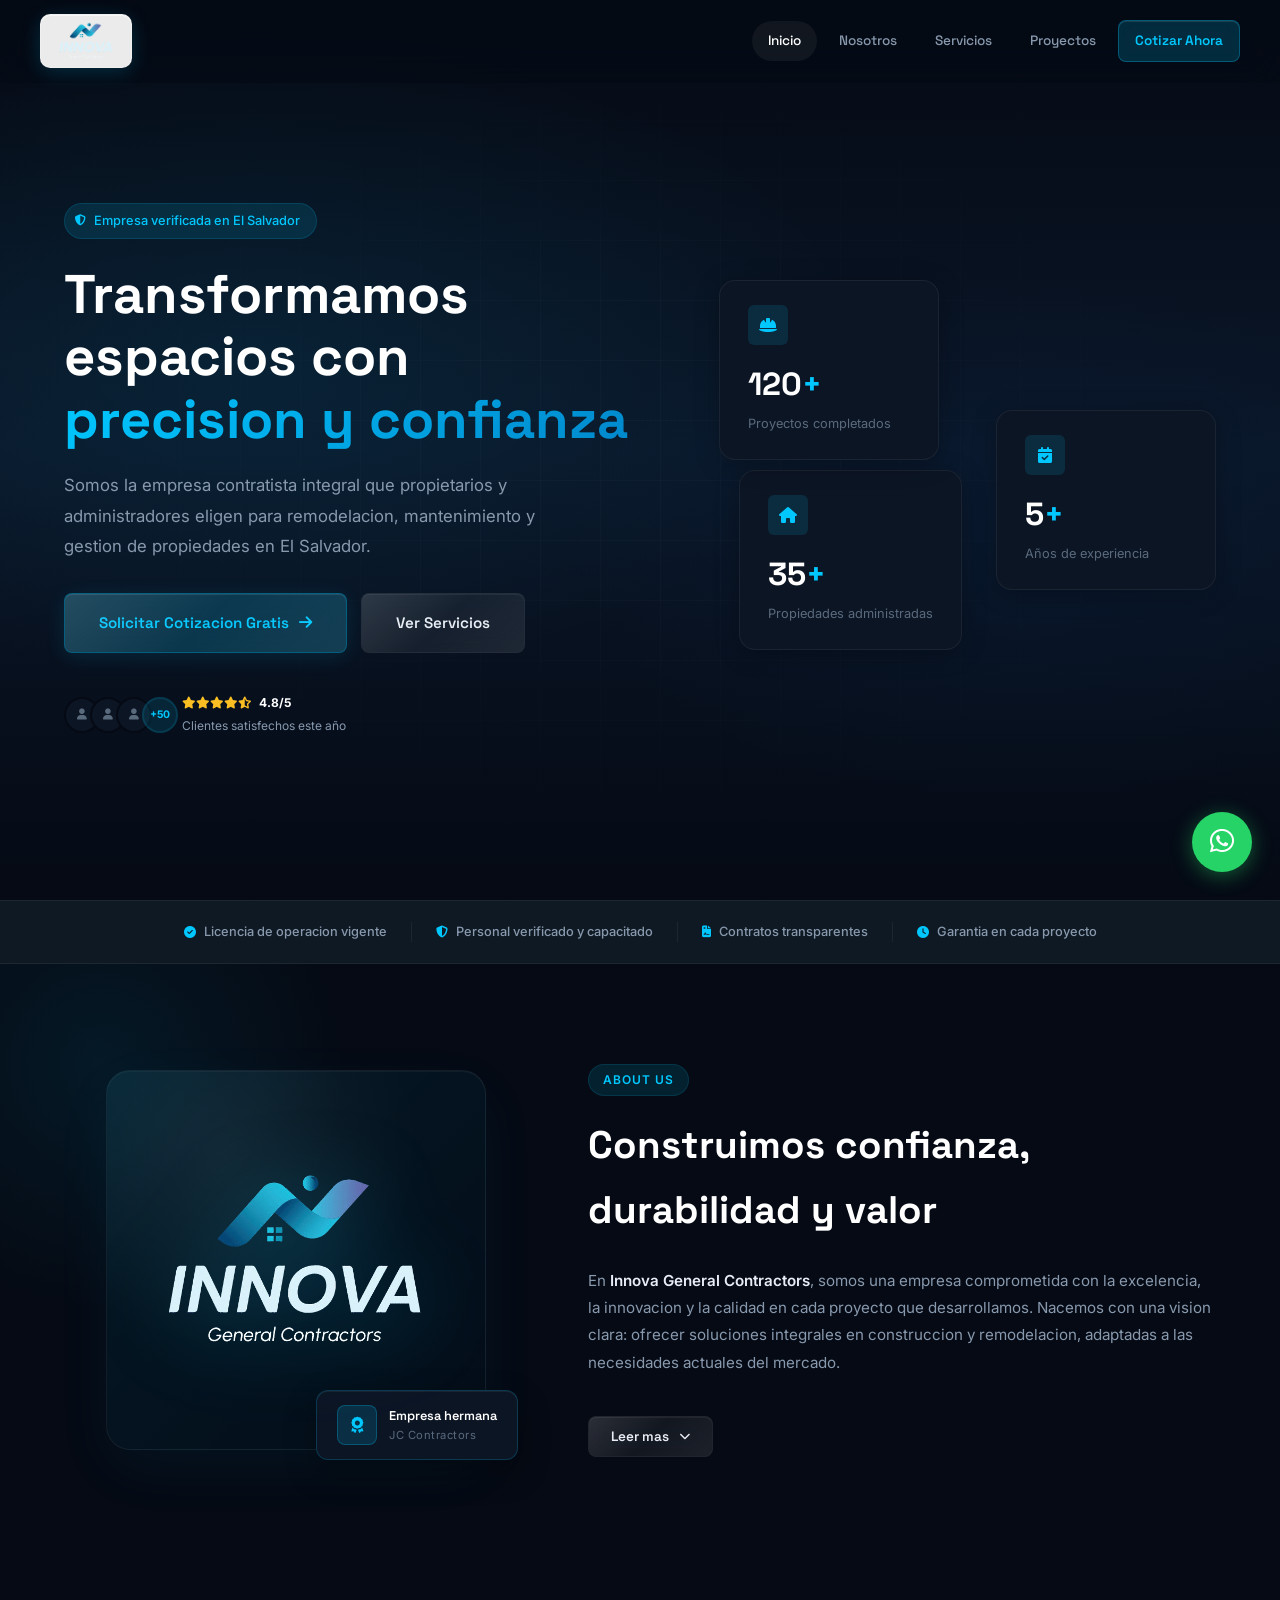
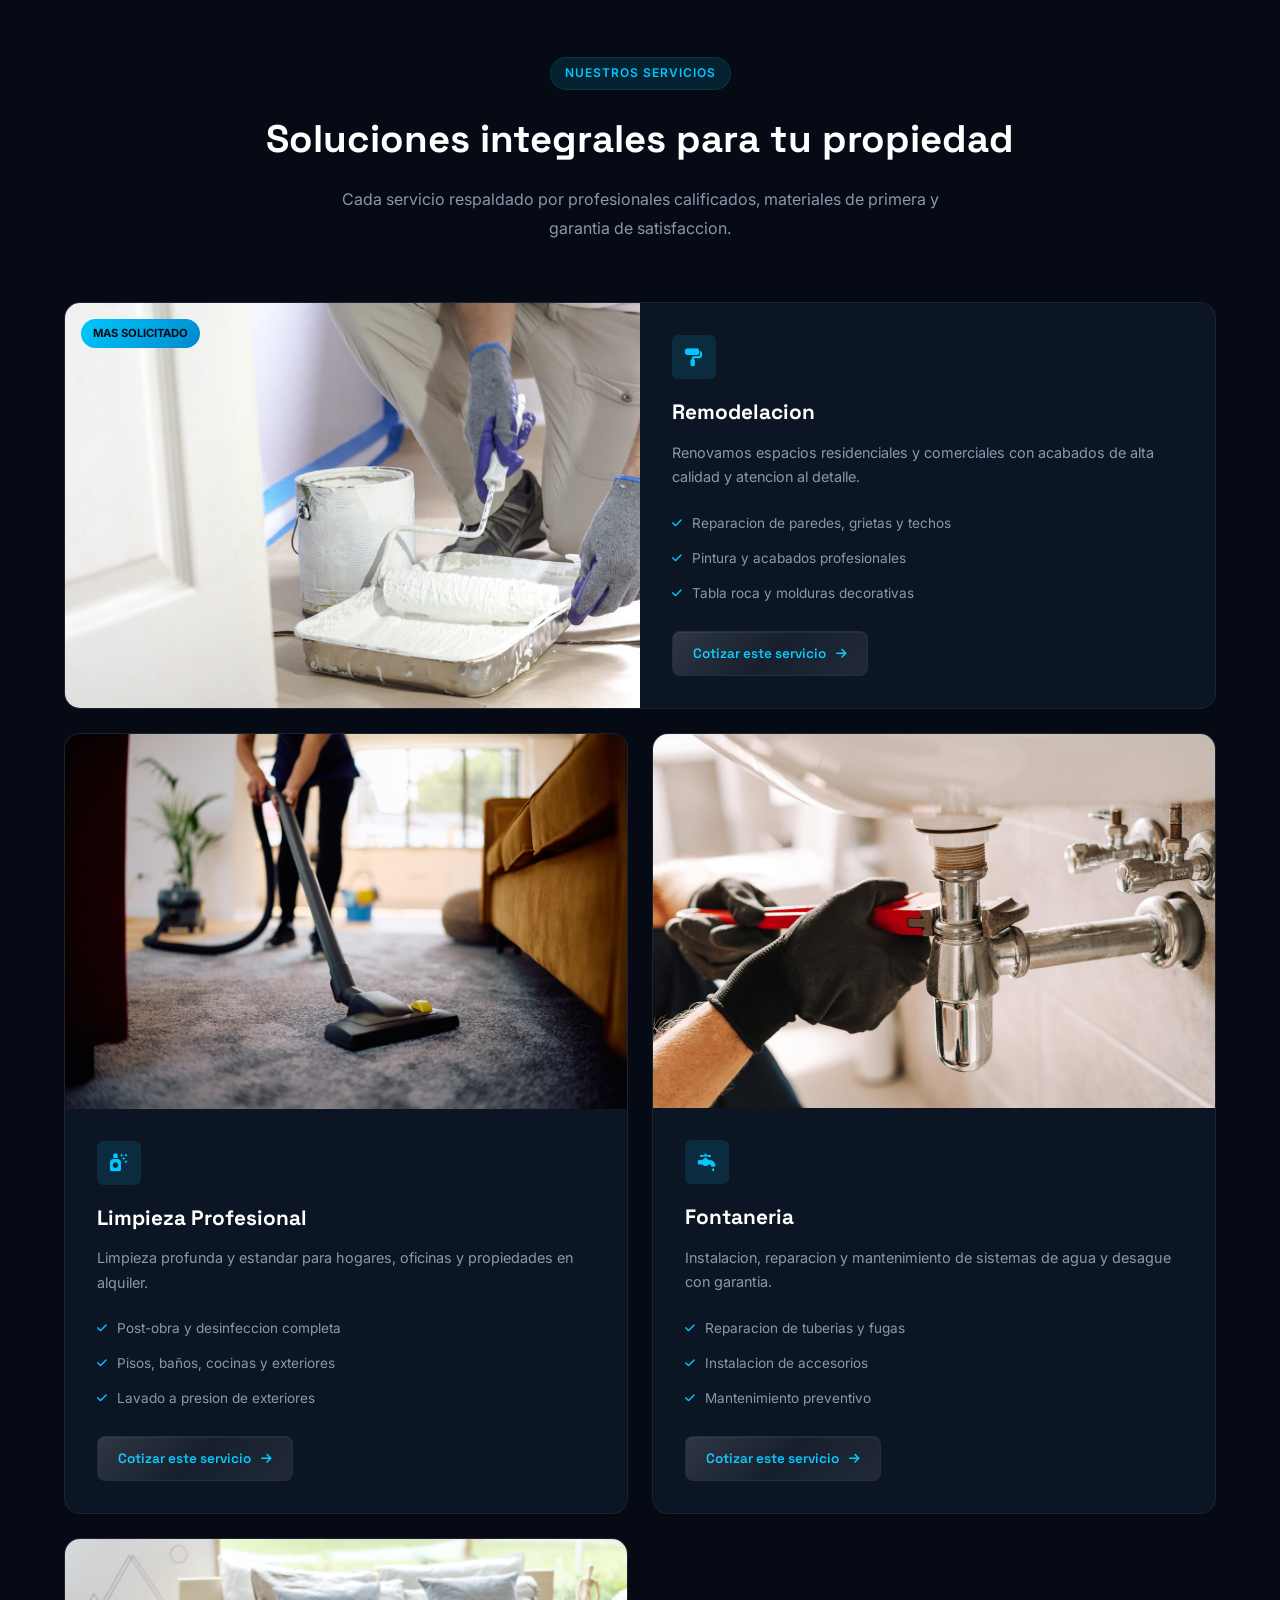
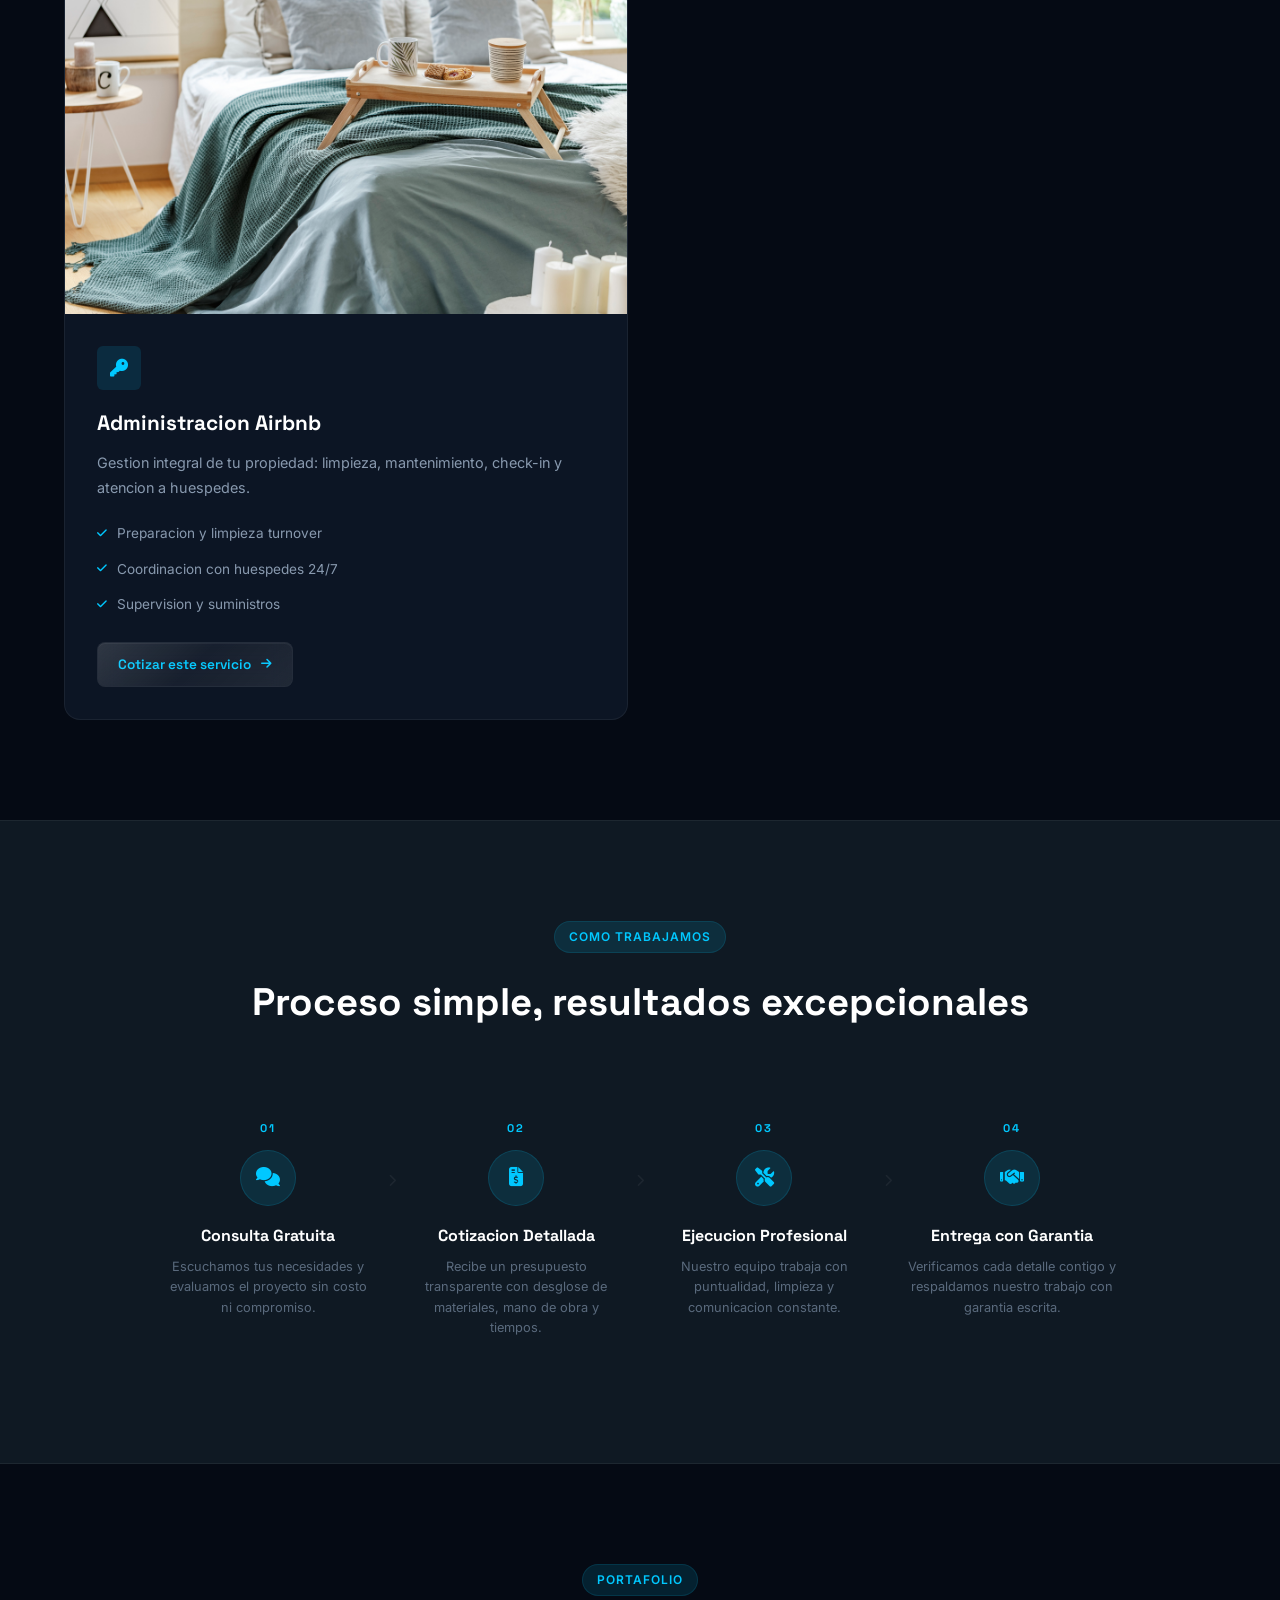
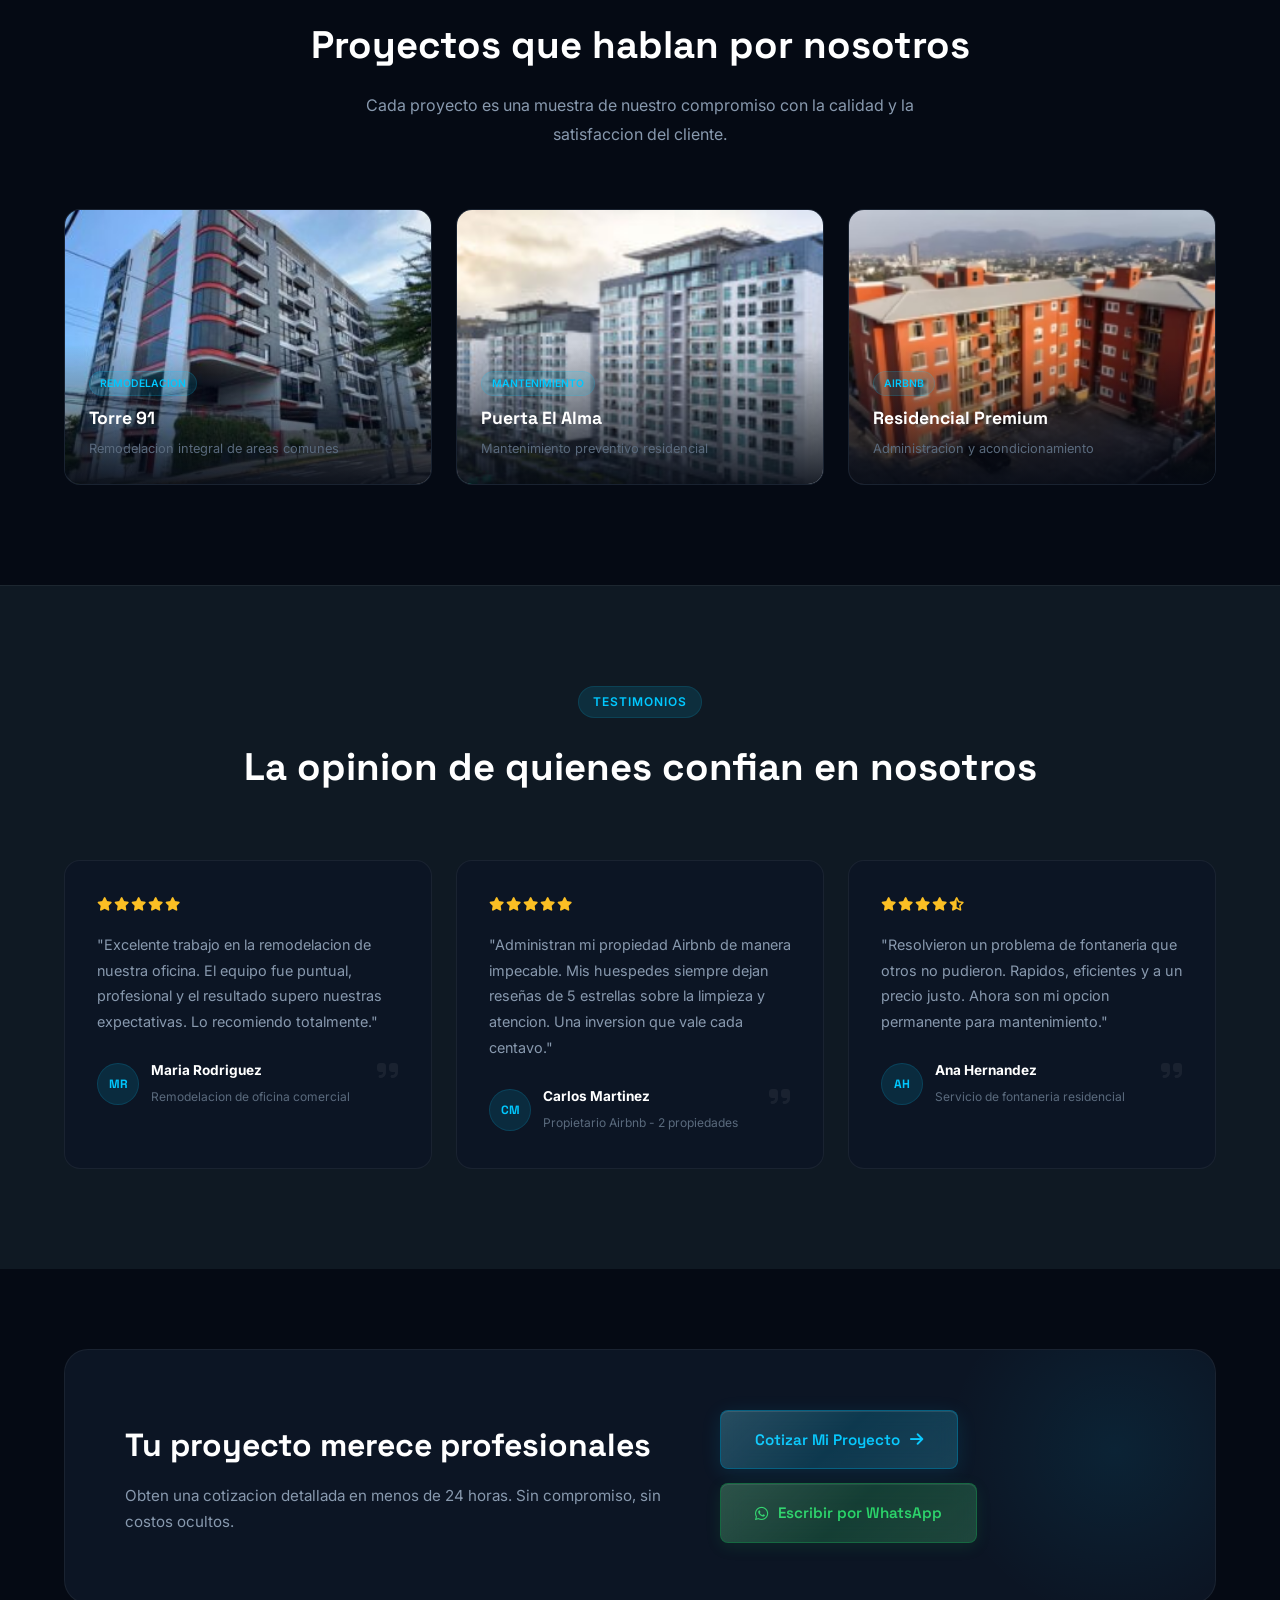
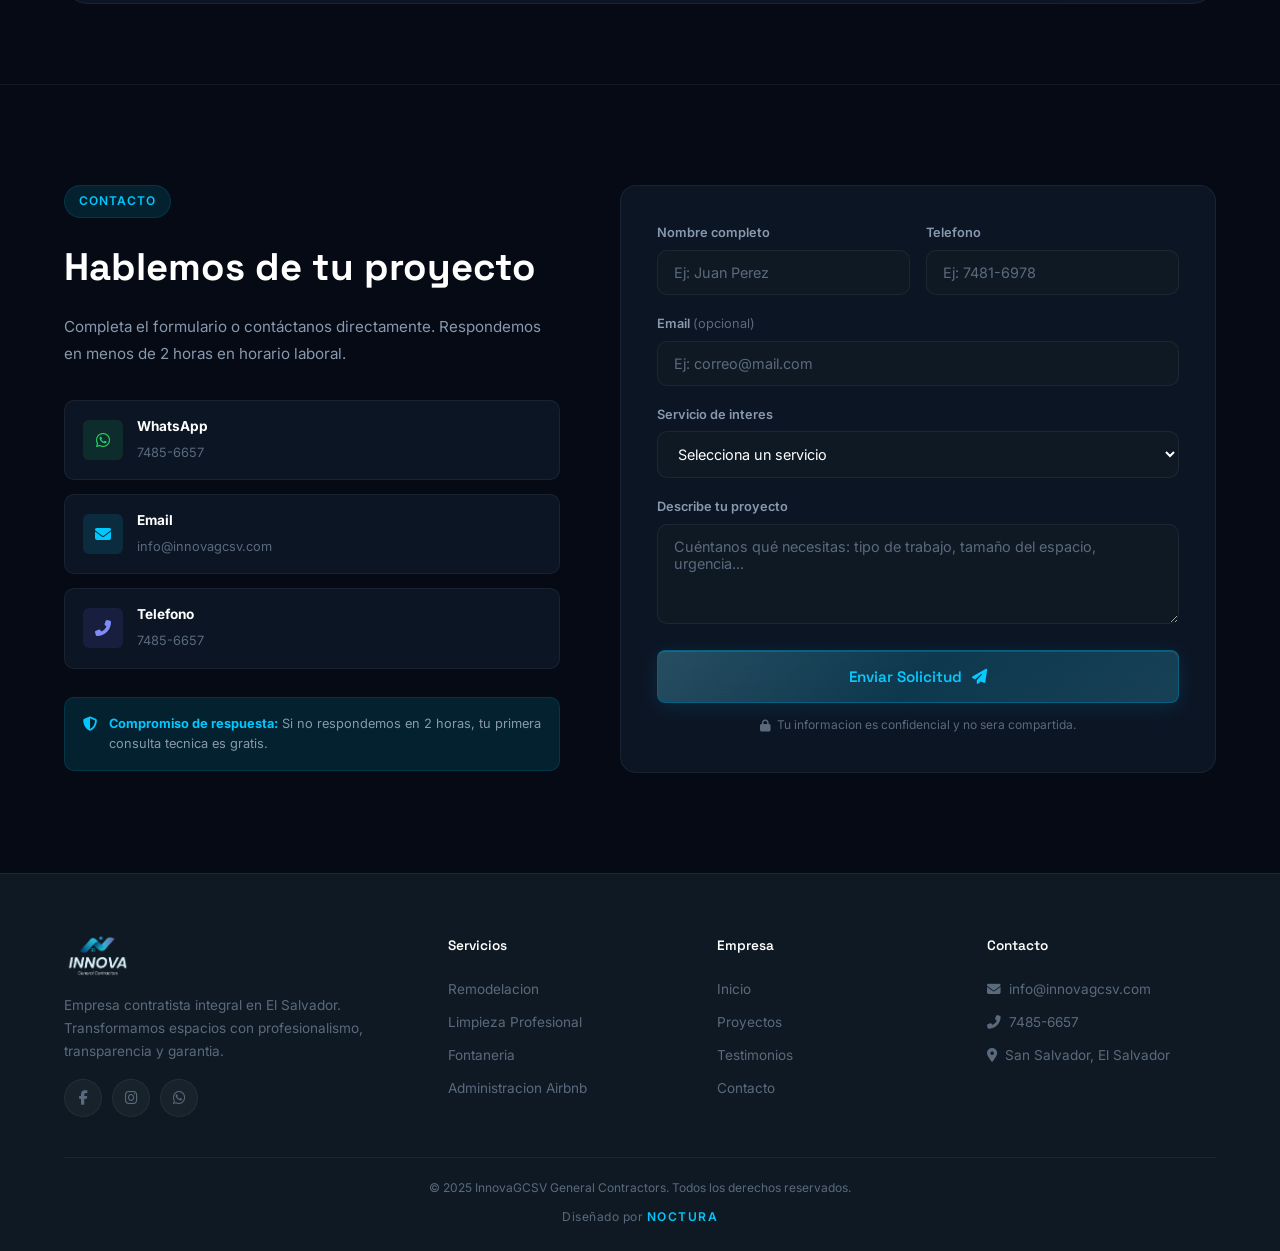
==== index.html @ e877609e "feat: seccion About Us, logo destacado y ajustes de servicios - Nueva seccion 'About Us' (#nosotros)" ====
<!DOCTYPE html>
<html lang="es">
<head>
    <meta charset="UTF-8">
    <meta name="viewport" content="width=device-width, initial-scale=1.0">
    <title>InnovaGCSV | Remodelacion, Mantenimiento y Administracion Airbnb en El Salvador</title>
    <meta name="description" content="Empresa contratista lider en El Salvador. +120 proyectos completados en remodelacion, mantenimiento, limpieza profesional, fontaneria y administracion Airbnb. Solicita tu cotizacion.">
    <meta name="keywords" content="remodelacion El Salvador, limpieza profesional, mantenimiento, fontaneria, airbnb management, contratista">
    <meta name="author" content="InnovaGCSV">
    <meta property="og:title" content="InnovaGCSV | Transformamos Tus Espacios">
    <meta property="og:description" content="Contratista integral en El Salvador. Remodelacion, limpieza, fontaneria y administracion Airbnb.">
    <meta property="og:type" content="website">
    <meta property="og:url" content="https://innovagcsv.com">
    <link rel="icon" type="image/png" href="images/logo.png">
    <link rel="preconnect" href="https://fonts.googleapis.com">
    <link rel="preconnect" href="https://fonts.gstatic.com" crossorigin>
    <link href="https://fonts.googleapis.com/css2?family=Inter:wght@300;400;500;600;700;800;900&family=Space+Grotesk:wght@400;500;600;700&display=swap" rel="stylesheet">
    <link rel="stylesheet" href="https://cdnjs.cloudflare.com/ajax/libs/font-awesome/6.5.1/css/all.min.css">
    <link rel="stylesheet" href="css/styles.css">
</head>
<body>
    <!-- Loader -->
    <div class="loader" id="loader">
        <div class="loader-logo">
            <img src="images/logo.png" alt="">
            <div class="loader-bar"><div class="loader-progress"></div></div>
        </div>
    </div>

    <!-- Header -->
    <header class="header" id="header">
        <div class="container header-inner">
            <a href="#inicio" class="logo">
                <div class="logo-wrap">
                    <img src="images/logo.png" alt="Innova General Contractors" class="logo-img">
                </div>
            </a>
            <button class="nav-toggle" id="navToggle" aria-label="Menu">
                <span></span><span></span><span></span>
            </button>
            <nav class="nav" id="nav">
                <a href="#inicio" class="nav-link active">Inicio</a>
                <a href="#nosotros" class="nav-link">Nosotros</a>
                <a href="#servicios" class="nav-link">Servicios</a>
                <a href="#proyectos" class="nav-link">Proyectos</a>
                <a href="#contacto" class="nav-link cta-nav">Cotizar Ahora</a>
            </nav>
        </div>
    </header>

    <!-- Hero -->
    <section class="hero" id="inicio">
        <div class="hero-bg">
            <div class="hero-gradient"></div>
            <div class="hero-grid-pattern"></div>
        </div>
        <div class="container hero-inner">
            <div class="hero-content" data-animate="fade-up">
                <div class="hero-badge">
                    <i class="fas fa-shield-alt"></i>
                    <span>Empresa verificada en El Salvador</span>
                </div>
                <h1 class="hero-title">
                    Transformamos espacios con <span class="gradient-text">precision y confianza</span>
                </h1>
                <p class="hero-text">
                    Somos la empresa contratista integral que propietarios y administradores eligen
                    para remodelacion, mantenimiento y gestion de propiedades en El Salvador.
                </p>
                <div class="hero-actions">
                    <a href="#contacto" class="btn btn-primary btn-lg">
                        <span>Solicitar Cotizacion Gratis</span>
                        <i class="fas fa-arrow-right"></i>
                    </a>
                    <a href="#servicios" class="btn btn-ghost btn-lg">
                        <span>Ver Servicios</span>
                    </a>
                </div>
                <div class="hero-trust">
                    <div class="trust-avatars">
                        <div class="avatar"><i class="fas fa-user"></i></div>
                        <div class="avatar"><i class="fas fa-user"></i></div>
                        <div class="avatar"><i class="fas fa-user"></i></div>
                        <div class="avatar avatar-count">+50</div>
                    </div>
                    <div class="trust-info">
                        <div class="trust-stars">
                            <i class="fas fa-star"></i><i class="fas fa-star"></i><i class="fas fa-star"></i><i class="fas fa-star"></i><i class="fas fa-star-half-alt"></i>
                            <strong>4.8/5</strong>
                        </div>
                        <span>Clientes satisfechos este año</span>
                    </div>
                </div>
            </div>
            <div class="hero-visual" data-animate="fade-left">
                <div class="hero-card-stack">
                    <div class="hero-stat-card card-1">
                        <div class="stat-icon"><i class="fas fa-hard-hat"></i></div>
                        <div class="stat-number" data-count="120">0</div>
                        <div class="stat-label">Proyectos completados</div>
                    </div>
                    <div class="hero-stat-card card-2">
                        <div class="stat-icon"><i class="fas fa-calendar-check"></i></div>
                        <div class="stat-number" data-count="5">0</div>
                        <div class="stat-label">Años de experiencia</div>
                    </div>
                    <div class="hero-stat-card card-3">
                        <div class="stat-icon"><i class="fas fa-home"></i></div>
                        <div class="stat-number" data-count="35">0</div>
                        <div class="stat-label">Propiedades administradas</div>
                    </div>
                </div>
            </div>
        </div>
    </section>

    <!-- Logos / Trust Bar -->
    <section class="trust-bar">
        <div class="container">
            <div class="trust-bar-inner">
                <div class="trust-item">
                    <i class="fas fa-check-circle"></i>
                    <span>Licencia de operacion vigente</span>
                </div>
                <div class="trust-divider"></div>
                <div class="trust-item">
                    <i class="fas fa-shield-alt"></i>
                    <span>Personal verificado y capacitado</span>
                </div>
                <div class="trust-divider"></div>
                <div class="trust-item">
                    <i class="fas fa-file-contract"></i>
                    <span>Contratos transparentes</span>
                </div>
                <div class="trust-divider"></div>
                <div class="trust-item">
                    <i class="fas fa-clock"></i>
                    <span>Garantia en cada proyecto</span>
                </div>
            </div>
        </div>
    </section>

    <!-- About Us -->
    <section class="about-us" id="nosotros">
        <div class="container">
            <div class="about-grid">
                <div class="about-visual" data-animate="fade-up">
                    <div class="about-image-wrap">
                        <img src="images/logo.png" alt="Innova General Contractors" class="about-img">
                    </div>
                    <div class="about-badge">
                        <div class="about-badge-icon"><i class="fas fa-award"></i></div>
                        <div>
                            <strong>Empresa hermana</strong>
                            <span>JC Contractors</span>
                        </div>
                    </div>
                </div>
                <div class="about-content" data-animate="fade-up" data-delay="100">
                    <span class="section-tag">About Us</span>
                    <h2 class="section-title">Construimos confianza, durabilidad y valor</h2>
                    <div class="about-text" id="aboutText">
                        <p>En <strong>Innova General Contractors</strong>, somos una empresa comprometida con la excelencia, la innovacion y la calidad en cada proyecto que desarrollamos. Nacemos con una vision clara: ofrecer soluciones integrales en construccion y remodelacion, adaptadas a las necesidades actuales del mercado.</p>
                        <div class="about-more" id="aboutMore">
                            <p>Formamos parte de una solida trayectoria al ser empresa hermana de <strong>JC Contractors</strong>, lo que nos permite respaldar cada uno de nuestros servicios con experiencia comprobada, conocimiento tecnico y altos estandares de ejecucion.</p>
                            <p>Contamos con un equipo de profesionales altamente capacitados, con experiencia y formacion en los <strong>Estados Unidos</strong>, lo que garantiza procesos eficientes, tecnicas actualizadas y resultados que cumplen con estandares internacionales.</p>
                            <p>En cada proyecto, nos enfocamos en la planificacion, el detalle y la satisfaccion del cliente, asegurando entregas puntuales y trabajos de alta calidad. Nuestro compromiso es construir confianza, durabilidad y valor en cada espacio que transformamos.</p>
                            <p class="about-highlight">En Innova General Contractors, no solo construimos estructuras... <strong>construimos relaciones a largo plazo.</strong></p>
                        </div>
                    </div>
                    <button class="btn btn-ghost about-toggle" id="aboutToggle" type="button" aria-expanded="false">
                        <span class="toggle-more">Leer mas</span>
                        <span class="toggle-less">Leer menos</span>
                        <i class="fas fa-chevron-down"></i>
                    </button>
                </div>
            </div>
        </div>
    </section>

    <!-- Services -->
    <section class="services" id="servicios">
        <div class="container">
            <div class="section-header" data-animate="fade-up">
                <span class="section-tag">Nuestros Servicios</span>
                <h2 class="section-title">Soluciones integrales para tu propiedad</h2>
                <p class="section-desc">Cada servicio respaldado por profesionales calificados, materiales de primera y garantia de satisfaccion.</p>
            </div>

            <div class="services-grid">
                <!-- Remodelacion -->
                <div class="service-card service-featured" data-animate="fade-up">
                    <div class="service-card-img">
                        <img src="images/remodelacion/remodelacion-1.jpg" alt="Remodelacion profesional" loading="lazy">
                        <div class="service-card-badge">Mas solicitado</div>
                    </div>
                    <div class="service-card-body">
                        <div class="service-icon"><i class="fas fa-paint-roller"></i></div>
                        <h3>Remodelacion</h3>
                        <p>Renovamos espacios residenciales y comerciales con acabados de alta calidad y atencion al detalle.</p>
                        <ul class="service-features">
                            <li><i class="fas fa-check"></i> Reparacion de paredes, grietas y techos</li>
                            <li><i class="fas fa-check"></i> Pintura y acabados profesionales</li>
                            <li><i class="fas fa-check"></i> Tabla roca y molduras decorativas</li>
                        </ul>
                        <a href="#contacto" class="btn btn-outline-dark">Cotizar este servicio <i class="fas fa-arrow-right"></i></a>
                    </div>
                </div>

                <!-- Limpieza -->
                <div class="service-card" data-animate="fade-up" data-delay="100">
                    <div class="service-card-img">
                        <img src="images/limpieza/limpieza-profunda.jpg" alt="Limpieza profesional" loading="lazy">
                    </div>
                    <div class="service-card-body">
                        <div class="service-icon"><i class="fas fa-spray-can-sparkles"></i></div>
                        <h3>Limpieza Profesional</h3>
                        <p>Limpieza profunda y estandar para hogares, oficinas y propiedades en alquiler.</p>
                        <ul class="service-features">
                            <li><i class="fas fa-check"></i> Post-obra y desinfeccion completa</li>
                            <li><i class="fas fa-check"></i> Pisos, baños, cocinas y exteriores</li>
                            <li><i class="fas fa-check"></i> Lavado a presion de exteriores</li>
                        </ul>
                        <a href="#contacto" class="btn btn-outline-dark">Cotizar este servicio <i class="fas fa-arrow-right"></i></a>
                    </div>
                </div>

                <!-- Fontaneria -->
                <div class="service-card" data-animate="fade-up" data-delay="200">
                    <div class="service-card-img">
                        <img src="images/fontaneria/fontaneria-1.jpg" alt="Fontaneria profesional" loading="lazy">
                    </div>
                    <div class="service-card-body">
                        <div class="service-icon"><i class="fas fa-faucet-drip"></i></div>
                        <h3>Fontaneria</h3>
                        <p>Instalacion, reparacion y mantenimiento de sistemas de agua y desague con garantia.</p>
                        <ul class="service-features">
                            <li><i class="fas fa-check"></i> Reparacion de tuberias y fugas</li>
                            <li><i class="fas fa-check"></i> Instalacion de accesorios</li>
                            <li><i class="fas fa-check"></i> Mantenimiento preventivo</li>
                        </ul>
                        <a href="#contacto" class="btn btn-outline-dark">Cotizar este servicio <i class="fas fa-arrow-right"></i></a>
                    </div>
                </div>

                <!-- Airbnb -->
                <div class="service-card" data-animate="fade-up" data-delay="300">
                    <div class="service-card-img">
                        <img src="images/airbnb/airbnb-1.jpg" alt="Administracion Airbnb" loading="lazy">
                    </div>
                    <div class="service-card-body">
                        <div class="service-icon"><i class="fas fa-key"></i></div>
                        <h3>Administracion Airbnb</h3>
                        <p>Gestion integral de tu propiedad: limpieza, mantenimiento, check-in y atencion a huespedes.</p>
                        <ul class="service-features">
                            <li><i class="fas fa-check"></i> Preparacion y limpieza turnover</li>
                            <li><i class="fas fa-check"></i> Coordinacion con huespedes 24/7</li>
                            <li><i class="fas fa-check"></i> Supervision y suministros</li>
                        </ul>
                        <a href="#contacto" class="btn btn-outline-dark">Cotizar este servicio <i class="fas fa-arrow-right"></i></a>
                    </div>
                </div>
            </div>
        </div>
    </section>

    <!-- Process -->
    <section class="process">
        <div class="container">
            <div class="section-header" data-animate="fade-up">
                <span class="section-tag">Como Trabajamos</span>
                <h2 class="section-title">Proceso simple, resultados excepcionales</h2>
            </div>
            <div class="process-grid">
                <div class="process-step" data-animate="fade-up">
                    <div class="step-number">01</div>
                    <div class="step-icon"><i class="fas fa-comments"></i></div>
                    <h3>Consulta Gratuita</h3>
                    <p>Escuchamos tus necesidades y evaluamos el proyecto sin costo ni compromiso.</p>
                </div>
                <div class="process-connector"><i class="fas fa-chevron-right"></i></div>
                <div class="process-step" data-animate="fade-up" data-delay="150">
                    <div class="step-number">02</div>
                    <div class="step-icon"><i class="fas fa-file-invoice-dollar"></i></div>
                    <h3>Cotizacion Detallada</h3>
                    <p>Recibe un presupuesto transparente con desglose de materiales, mano de obra y tiempos.</p>
                </div>
                <div class="process-connector"><i class="fas fa-chevron-right"></i></div>
                <div class="process-step" data-animate="fade-up" data-delay="300">
                    <div class="step-number">03</div>
                    <div class="step-icon"><i class="fas fa-tools"></i></div>
                    <h3>Ejecucion Profesional</h3>
                    <p>Nuestro equipo trabaja con puntualidad, limpieza y comunicacion constante.</p>
                </div>
                <div class="process-connector"><i class="fas fa-chevron-right"></i></div>
                <div class="process-step" data-animate="fade-up" data-delay="450">
                    <div class="step-number">04</div>
                    <div class="step-icon"><i class="fas fa-handshake"></i></div>
                    <h3>Entrega con Garantia</h3>
                    <p>Verificamos cada detalle contigo y respaldamos nuestro trabajo con garantia escrita.</p>
                </div>
            </div>
        </div>
    </section>

    <!-- Projects -->
    <section class="projects" id="proyectos">
        <div class="container">
            <div class="section-header" data-animate="fade-up">
                <span class="section-tag">Portafolio</span>
                <h2 class="section-title">Proyectos que hablan por nosotros</h2>
                <p class="section-desc">Cada proyecto es una muestra de nuestro compromiso con la calidad y la satisfaccion del cliente.</p>
            </div>
            <div class="projects-grid">
                <div class="project-card" data-lightbox="images/proyectos/torre-91.jpg" data-animate="fade-up">
                    <img src="images/proyectos/torre-91.jpg" alt="Proyecto Torre 91" loading="lazy">
                    <div class="project-info">
                        <span class="project-tag">Remodelacion</span>
                        <h3>Torre 91</h3>
                        <p>Remodelacion integral de areas comunes</p>
                    </div>
                </div>
                <div class="project-card" data-lightbox="images/proyectos/puerta-el-alma.jpg" data-animate="fade-up" data-delay="100">
                    <img src="images/proyectos/puerta-el-alma.jpg" alt="Proyecto Puerta El Alma" loading="lazy">
                    <div class="project-info">
                        <span class="project-tag">Mantenimiento</span>
                        <h3>Puerta El Alma</h3>
                        <p>Mantenimiento preventivo residencial</p>
                    </div>
                </div>
                <div class="project-card" data-lightbox="images/proyectos/proyecto-3.avif" data-animate="fade-up" data-delay="200">
                    <img src="images/proyectos/proyecto-3.avif" alt="Proyecto residencial" loading="lazy">
                    <div class="project-info">
                        <span class="project-tag">Airbnb</span>
                        <h3>Residencial Premium</h3>
                        <p>Administracion y acondicionamiento</p>
                    </div>
                </div>
            </div>
        </div>
    </section>

    <!-- Testimonials -->
    <section class="testimonials" id="testimonios">
        <div class="container">
            <div class="section-header" data-animate="fade-up">
                <span class="section-tag">Testimonios</span>
                <h2 class="section-title">La opinion de quienes confian en nosotros</h2>
            </div>
            <div class="testimonials-grid">
                <div class="testimonial-card" data-animate="fade-up">
                    <div class="testimonial-rating">
                        <i class="fas fa-star"></i><i class="fas fa-star"></i><i class="fas fa-star"></i><i class="fas fa-star"></i><i class="fas fa-star"></i>
                    </div>
                    <blockquote>"Excelente trabajo en la remodelacion de nuestra oficina. El equipo fue puntual, profesional y el resultado supero nuestras expectativas. Lo recomiendo totalmente."</blockquote>
                    <div class="testimonial-author">
                        <div class="author-avatar">MR</div>
                        <div class="author-info">
                            <strong>Maria Rodriguez</strong>
                            <span>Remodelacion de oficina comercial</span>
                        </div>
                        <i class="fas fa-quote-right testimonial-quote-icon"></i>
                    </div>
                </div>
                <div class="testimonial-card" data-animate="fade-up" data-delay="100">
                    <div class="testimonial-rating">
                        <i class="fas fa-star"></i><i class="fas fa-star"></i><i class="fas fa-star"></i><i class="fas fa-star"></i><i class="fas fa-star"></i>
                    </div>
                    <blockquote>"Administran mi propiedad Airbnb de manera impecable. Mis huespedes siempre dejan reseñas de 5 estrellas sobre la limpieza y atencion. Una inversion que vale cada centavo."</blockquote>
                    <div class="testimonial-author">
                        <div class="author-avatar">CM</div>
                        <div class="author-info">
                            <strong>Carlos Martinez</strong>
                            <span>Propietario Airbnb - 2 propiedades</span>
                        </div>
                        <i class="fas fa-quote-right testimonial-quote-icon"></i>
                    </div>
                </div>
                <div class="testimonial-card" data-animate="fade-up" data-delay="200">
                    <div class="testimonial-rating">
                        <i class="fas fa-star"></i><i class="fas fa-star"></i><i class="fas fa-star"></i><i class="fas fa-star"></i><i class="fas fa-star-half-alt"></i>
                    </div>
                    <blockquote>"Resolvieron un problema de fontaneria que otros no pudieron. Rapidos, eficientes y a un precio justo. Ahora son mi opcion permanente para mantenimiento."</blockquote>
                    <div class="testimonial-author">
                        <div class="author-avatar">AH</div>
                        <div class="author-info">
                            <strong>Ana Hernandez</strong>
                            <span>Servicio de fontaneria residencial</span>
                        </div>
                        <i class="fas fa-quote-right testimonial-quote-icon"></i>
                    </div>
                </div>
            </div>
        </div>
    </section>

    <!-- CTA -->
    <section class="cta-section">
        <div class="container">
            <div class="cta-card" data-animate="fade-up">
                <div class="cta-content">
                    <h2>Tu proyecto merece profesionales</h2>
                    <p>Obten una cotizacion detallada en menos de 24 horas. Sin compromiso, sin costos ocultos.</p>
                </div>
                <div class="cta-actions">
                    <a href="#contacto" class="btn btn-primary btn-lg">
                        <span>Cotizar Mi Proyecto</span>
                        <i class="fas fa-arrow-right"></i>
                    </a>
                    <a href="https://wa.me/50374856657?text=Hola%2C%20necesito%20una%20cotizacion" target="_blank" rel="noopener" class="btn btn-whatsapp btn-lg">
                        <i class="fab fa-whatsapp"></i>
                        <span>Escribir por WhatsApp</span>
                    </a>
                </div>
            </div>
        </div>
    </section>

    <!-- Contact -->
    <section class="contact" id="contacto">
        <div class="container">
            <div class="contact-grid">
                <div class="contact-info" data-animate="fade-up">
                    <span class="section-tag">Contacto</span>
                    <h2 class="section-title">Hablemos de tu proyecto</h2>
                    <p class="contact-desc">Completa el formulario o contáctanos directamente. Respondemos en menos de 2 horas en horario laboral.</p>

                    <div class="contact-methods">
                        <a href="https://wa.me/50374856657" target="_blank" rel="noopener" class="contact-method">
                            <div class="method-icon whatsapp"><i class="fab fa-whatsapp"></i></div>
                            <div>
                                <strong>WhatsApp</strong>
                                <span>7485-6657</span>
                            </div>
                        </a>
                        <a href="mailto:info@innovagcsv.com" class="contact-method">
                            <div class="method-icon email"><i class="fas fa-envelope"></i></div>
                            <div>
                                <strong>Email</strong>
                                <span>info@innovagcsv.com</span>
                            </div>
                        </a>
                        <a href="tel:+50374856657" class="contact-method">
                            <div class="method-icon phone"><i class="fas fa-phone-alt"></i></div>
                            <div>
                                <strong>Telefono</strong>
                                <span>7485-6657</span>
                            </div>
                        </a>
                    </div>

                    <div class="contact-guarantee">
                        <i class="fas fa-shield-alt"></i>
                        <p><strong>Compromiso de respuesta:</strong> Si no respondemos en 2 horas, tu primera consulta tecnica es gratis.</p>
                    </div>
                </div>

                <div class="contact-form-card" data-animate="fade-left">
                    <form class="contact-form" id="contactForm">
                        <div class="form-row">
                            <div class="form-group">
                                <label for="nombre">Nombre completo</label>
                                <input type="text" id="nombre" name="nombre" placeholder="Ej: Juan Perez" required>
                            </div>
                            <div class="form-group">
                                <label for="telefono">Telefono</label>
                                <input type="tel" id="telefono" name="telefono" placeholder="Ej: 7481-6978" required>
                            </div>
                        </div>
                        <div class="form-group">
                            <label for="email">Email <span class="optional">(opcional)</span></label>
                            <input type="email" id="email" name="email" placeholder="Ej: correo@mail.com">
                        </div>
                        <div class="form-group">
                            <label for="servicio">Servicio de interes</label>
                            <select id="servicio" name="servicio" required>
                                <option value="">Selecciona un servicio</option>
                                <option value="remodelacion">Remodelacion</option>
                                <option value="limpieza-profunda">Limpieza Profunda</option>
                                <option value="limpieza-estandar">Limpieza Estandar</option>
                                <option value="fontaneria">Fontaneria</option>
                                <option value="airbnb">Administracion Airbnb</option>
                                <option value="otro">Otro servicio</option>
                            </select>
                        </div>
                        <div class="form-group">
                            <label for="mensaje">Describe tu proyecto</label>
                            <textarea id="mensaje" name="mensaje" rows="4" placeholder="Cuéntanos qué necesitas: tipo de trabajo, tamaño del espacio, urgencia..." required></textarea>
                        </div>
                        <button type="submit" class="btn btn-primary btn-lg btn-full">
                            <span>Enviar Solicitud</span>
                            <i class="fas fa-paper-plane"></i>
                        </button>
                        <p class="form-note"><i class="fas fa-lock"></i> Tu informacion es confidencial y no sera compartida.</p>
                    </form>
                </div>
            </div>
        </div>
    </section>

    <!-- Footer -->
    <footer class="footer">
        <div class="container">
            <div class="footer-grid">
                <div class="footer-brand">
                    <img src="images/logo.png" alt="InnovaGCSV" class="footer-logo">
                    <p>Empresa contratista integral en El Salvador. Transformamos espacios con profesionalismo, transparencia y garantia.</p>
                    <div class="footer-social">
                        <a href="https://www.facebook.com/innovagcsv" target="_blank" rel="noopener" aria-label="Facebook"><i class="fab fa-facebook-f"></i></a>
                        <a href="https://www.instagram.com/innovagcsv" target="_blank" rel="noopener" aria-label="Instagram"><i class="fab fa-instagram"></i></a>
                        <a href="https://wa.me/50374856657" target="_blank" rel="noopener" aria-label="WhatsApp"><i class="fab fa-whatsapp"></i></a>
                    </div>
                </div>
                <div class="footer-links">
                    <h4>Servicios</h4>
                    <a href="#servicios">Remodelacion</a>
                    <a href="#servicios">Limpieza Profesional</a>
                    <a href="#servicios">Fontaneria</a>
                    <a href="#servicios">Administracion Airbnb</a>
                </div>
                <div class="footer-links">
                    <h4>Empresa</h4>
                    <a href="#inicio">Inicio</a>
                    <a href="#proyectos">Proyectos</a>
                    <a href="#testimonios">Testimonios</a>
                    <a href="#contacto">Contacto</a>
                </div>
                <div class="footer-contact">
                    <h4>Contacto</h4>
                    <a href="mailto:info@innovagcsv.com"><i class="fas fa-envelope"></i> info@innovagcsv.com</a>
                    <a href="tel:+50374856657"><i class="fas fa-phone-alt"></i> 7485-6657</a>
                    <a href="#"><i class="fas fa-map-marker-alt"></i> San Salvador, El Salvador</a>
                </div>
            </div>
            <div class="footer-bottom">
                <p>&copy; 2025 InnovaGCSV General Contractors. Todos los derechos reservados.</p>
                <p class="footer-credit">Diseñado por <a href="https://noctura-studio.com" target="_blank" rel="noopener">NOCTURA</a></p>
            </div>
        </div>
    </footer>

    <!-- WhatsApp Float -->
    <a href="https://wa.me/50374856657?text=Hola%2C%20me%20interesa%20conocer%20mas%20sobre%20sus%20servicios" class="whatsapp-float" target="_blank" rel="noopener" aria-label="WhatsApp">
        <i class="fab fa-whatsapp"></i>
        <span class="wa-tooltip">Chatea con nosotros</span>
    </a>

    <!-- Lightbox -->
    <div class="lightbox" id="lightbox">
        <button class="lightbox-close" aria-label="Cerrar"><i class="fas fa-times"></i></button>
        <img src="" alt="" class="lightbox-img" id="lightboxImg">
    </div>

    <script src="js/main.js"></script>
</body>
</html>
---- css/styles.css ----
/* ============================================
   InnovaGCSV — Modern Professional Rebuild
   ============================================ */

*, *::before, *::after { margin:0; padding:0; box-sizing:border-box; }

:root {
    --bg: #050a14;
    --bg-card: #0c1524;
    --bg-card-hover: #111d30;
    --bg-surface: #0f1923;
    --border: rgba(255,255,255,.06);
    --border-hover: rgba(0,200,255,.2);
    --cyan: #00c8ff;
    --cyan-dim: rgba(0,200,255,.12);
    --cyan-glow: rgba(0,200,255,.08);
    --white: #ffffff;
    --text-primary: #e8edf5;
    --text-secondary: #8899ae;
    --text-muted: #5a6a7d;
    --gold: #fbbf24;
    --green: #22c55e;
    --whatsapp: #25d366;
    --gradient-cyan: linear-gradient(135deg, #00c8ff 0%, #0088cc 100%);
    --gradient-bg: linear-gradient(180deg, #050a14 0%, #0a1628 50%, #050a14 100%);
    --radius: 16px;
    --radius-sm: 10px;
    --radius-xs: 6px;
    --radius-full: 9999px;
    --shadow: 0 4px 24px rgba(0,0,0,.25);
    --shadow-lg: 0 12px 48px rgba(0,0,0,.35);
    --transition: all .3s cubic-bezier(.4,0,.2,1);
    --font-heading: 'Space Grotesk', sans-serif;
    --font-body: 'Inter', sans-serif;
}

html { scroll-behavior: smooth; scroll-padding-top: 90px; }

body {
    font-family: var(--font-body);
    color: var(--text-primary);
    line-height: 1.7;
    background: var(--bg);
    overflow-x: hidden;
    -webkit-font-smoothing: antialiased;
}

.container { max-width: 1200px; margin: 0 auto; padding: 0 24px; }
img { max-width: 100%; height: auto; display: block; }
a { text-decoration: none; color: inherit; }
ul { list-style: none; }

/* Gradient text utility */
.gradient-text {
    background: var(--gradient-cyan);
    -webkit-background-clip: text;
    -webkit-text-fill-color: transparent;
    background-clip: text;
}

/* ---- LOADER ---- */
.loader {
    position: fixed; inset: 0; z-index: 9999;
    background: var(--bg);
    display: flex; align-items: center; justify-content: center;
    transition: opacity .5s, visibility .5s;
}
.loader.hidden { opacity: 0; visibility: hidden; pointer-events: none; }
.loader-logo { text-align: center; }
.loader-logo img { height: 60px; margin: 0 auto 20px; }
.loader-bar { width: 180px; height: 3px; background: var(--border); border-radius: 3px; overflow: hidden; }
.loader-progress { height: 100%; width: 0; background: var(--gradient-cyan); border-radius: 3px; animation: load .8s ease-out forwards; }
@keyframes load { to { width: 100%; } }

/* ---- BUTTONS (Glass / Rectangular) ---- */
.btn {
    display: inline-flex; align-items: center; gap: 10px;
    padding: 13px 28px;
    border-radius: 8px;
    font-family: var(--font-heading);
    font-weight: 600; font-size: .9rem;
    cursor: pointer;
    border: 1px solid rgba(255,255,255,.1);
    transition: var(--transition);
    white-space: nowrap;
    position: relative;
    overflow: hidden;
    backdrop-filter: blur(12px);
    -webkit-backdrop-filter: blur(12px);
}
.btn::before {
    content: '';
    position: absolute; inset: 0;
    background: linear-gradient(135deg, rgba(255,255,255,.12) 0%, rgba(255,255,255,.02) 50%, rgba(255,255,255,.06) 100%);
    pointer-events: none;
    transition: opacity .3s;
}
.btn:hover::before { opacity: .6; }
.btn-lg { padding: 16px 34px; font-size: .95rem; }
.btn-full { width: 100%; justify-content: center; }

.btn-primary {
    background: rgba(0,200,255,.18);
    color: var(--cyan);
    border-color: rgba(0,200,255,.3);
    box-shadow: 0 4px 20px rgba(0,200,255,.12), inset 0 1px 0 rgba(255,255,255,.1);
}
.btn-primary:hover {
    background: rgba(0,200,255,.28);
    border-color: rgba(0,200,255,.5);
    transform: translateY(-2px);
    box-shadow: 0 8px 32px rgba(0,200,255,.25), inset 0 1px 0 rgba(255,255,255,.15);
}
.btn-primary i { transition: transform .3s; }
.btn-primary:hover i { transform: translateX(4px); }

.btn-ghost {
    background: rgba(255,255,255,.04);
    color: var(--text-primary);
    border-color: rgba(255,255,255,.08);
    box-shadow: inset 0 1px 0 rgba(255,255,255,.06);
}
.btn-ghost:hover {
    border-color: rgba(0,200,255,.25);
    color: var(--cyan);
    background: rgba(0,200,255,.08);
    box-shadow: 0 4px 16px rgba(0,200,255,.08), inset 0 1px 0 rgba(255,255,255,.08);
}

.btn-outline-dark {
    background: rgba(255,255,255,.03);
    color: var(--cyan);
    border-color: rgba(255,255,255,.08);
    font-size: .85rem;
    padding: 10px 20px;
    box-shadow: inset 0 1px 0 rgba(255,255,255,.05);
}
.btn-outline-dark:hover {
    border-color: rgba(0,200,255,.3);
    background: rgba(0,200,255,.1);
    box-shadow: 0 4px 16px rgba(0,200,255,.08), inset 0 1px 0 rgba(255,255,255,.08);
}
.btn-outline-dark i { font-size: .75rem; transition: transform .3s; }
.btn-outline-dark:hover i { transform: translateX(4px); }

.btn-whatsapp {
    background: rgba(37,211,102,.2);
    color: var(--whatsapp);
    border-color: rgba(37,211,102,.3);
    box-shadow: 0 4px 16px rgba(37,211,102,.1), inset 0 1px 0 rgba(255,255,255,.08);
}
.btn-whatsapp:hover {
    background: rgba(37,211,102,.3);
    border-color: rgba(37,211,102,.5);
    transform: translateY(-2px);
    box-shadow: 0 8px 24px rgba(37,211,102,.2), inset 0 1px 0 rgba(255,255,255,.12);
}

/* ---- HEADER ---- */
.header {
    position: fixed; top: 0; left: 0; width: 100%; z-index: 1000;
    background: rgba(5,10,20,.5);
    backdrop-filter: blur(20px); -webkit-backdrop-filter: blur(20px);
    border-bottom: 1px solid transparent;
    transition: var(--transition);
}
.header.scrolled {
    background: rgba(5,10,20,.9);
    border-color: var(--border);
}
.header-inner {
    display: flex; align-items: center; justify-content: space-between;
    padding: 14px 0;
}
.logo { display: flex; align-items: center; }
.logo-wrap {
    position: relative;
    padding: 6px 14px;
    border-radius: 10px;
    background: rgba(255,255,255,.92);
    border: 1px solid rgba(255,255,255,.25);
    backdrop-filter: blur(12px);
    -webkit-backdrop-filter: blur(12px);
    box-shadow: 0 4px 20px rgba(0,200,255,.18), inset 0 1px 0 rgba(255,255,255,.6);
    transition: var(--transition);
}
.logo:hover .logo-wrap {
    box-shadow: 0 6px 28px rgba(0,200,255,.3), inset 0 1px 0 rgba(255,255,255,.8);
    transform: translateY(-1px);
}
.logo-img {
    height: 40px;
    display: block;
}

.nav { display: flex; align-items: center; gap: 6px; }
.nav-link {
    font-family: var(--font-heading);
    font-weight: 500; font-size: .85rem;
    color: var(--text-secondary);
    padding: 8px 16px; border-radius: var(--radius-full);
    transition: var(--transition);
}
.nav-link:hover, .nav-link.active { color: var(--white); background: rgba(255,255,255,.05); }
.nav-link.cta-nav {
    background: rgba(0,200,255,.18);
    color: var(--cyan); font-weight: 600;
    border: 1px solid rgba(0,200,255,.3);
    border-radius: 8px;
    backdrop-filter: blur(12px); -webkit-backdrop-filter: blur(12px);
    box-shadow: inset 0 1px 0 rgba(255,255,255,.1);
}
.nav-link.cta-nav:hover {
    background: rgba(0,200,255,.28);
    border-color: rgba(0,200,255,.5);
    box-shadow: 0 4px 20px rgba(0,200,255,.2), inset 0 1px 0 rgba(255,255,255,.12);
}

.nav-toggle {
    display: none; background: none; border: none; cursor: pointer;
    width: 32px; height: 24px; position: relative; padding: 0;
}
.nav-toggle span {
    display: block; position: absolute; left: 0;
    width: 100%; height: 2px; background: var(--white);
    border-radius: 2px; transition: var(--transition);
}
.nav-toggle span:nth-child(1) { top: 0; }
.nav-toggle span:nth-child(2) { top: 11px; }
.nav-toggle span:nth-child(3) { top: 22px; }
.nav-toggle.open span:nth-child(1) { top: 11px; transform: rotate(45deg); }
.nav-toggle.open span:nth-child(2) { opacity: 0; }
.nav-toggle.open span:nth-child(3) { top: 11px; transform: rotate(-45deg); }

/* ---- HERO ---- */
.hero {
    position: relative;
    min-height: 100vh;
    display: flex; align-items: center;
    padding: 120px 0 80px;
    overflow: hidden;
}
.hero-bg { position: absolute; inset: 0; }
.hero-gradient {
    position: absolute; inset: 0;
    background:
        radial-gradient(ellipse 80% 60% at 20% 40%, rgba(0,200,255,.08) 0%, transparent 60%),
        radial-gradient(ellipse 60% 50% at 80% 60%, rgba(0,100,200,.06) 0%, transparent 60%),
        var(--gradient-bg);
}
.hero-grid-pattern {
    position: absolute; inset: 0;
    background-image:
        linear-gradient(rgba(255,255,255,.02) 1px, transparent 1px),
        linear-gradient(90deg, rgba(255,255,255,.02) 1px, transparent 1px);
    background-size: 60px 60px;
    mask-image: radial-gradient(ellipse 70% 70% at 50% 50%, black 20%, transparent 70%);
    -webkit-mask-image: radial-gradient(ellipse 70% 70% at 50% 50%, black 20%, transparent 70%);
}

.hero-inner {
    display: grid;
    grid-template-columns: 1fr .9fr;
    gap: 60px; align-items: center;
    position: relative; z-index: 1;
}

.hero-badge {
    display: inline-flex; align-items: center; gap: 8px;
    padding: 6px 16px 6px 10px;
    border-radius: var(--radius-full);
    background: var(--cyan-dim);
    border: 1px solid rgba(0,200,255,.15);
    font-size: .8rem; color: var(--cyan);
    font-weight: 500;
    margin-bottom: 24px;
}
.hero-badge i { font-size: .7rem; }

.hero-title {
    font-family: var(--font-heading);
    font-size: clamp(2rem, 4.5vw, 3.4rem);
    font-weight: 800; line-height: 1.15;
    color: var(--white);
    margin-bottom: 20px;
}

.hero-text {
    font-size: 1.05rem;
    color: var(--text-secondary);
    max-width: 520px;
    margin-bottom: 32px;
    line-height: 1.8;
}

.hero-actions { display: flex; gap: 14px; flex-wrap: wrap; margin-bottom: 40px; }

/* Trust avatars */
.hero-trust { display: flex; align-items: center; gap: 14px; }
.trust-avatars { display: flex; }
.avatar {
    width: 36px; height: 36px; border-radius: 50%;
    background: var(--bg-card); border: 2px solid var(--bg);
    display: flex; align-items: center; justify-content: center;
    margin-right: -10px; font-size: .7rem; color: var(--text-muted);
}
.avatar-count {
    background: var(--cyan-dim); color: var(--cyan);
    font-weight: 700; font-size: .65rem; border-color: var(--cyan-dim);
}
.trust-info { font-size: .8rem; color: var(--text-secondary); }
.trust-stars { color: var(--gold); font-size: .75rem; margin-bottom: 2px; }
.trust-stars strong { color: var(--white); margin-left: 4px; }
.trust-info span { font-size: .75rem; }

/* Hero Cards */
.hero-card-stack { position: relative; height: 400px; }
.hero-stat-card {
    position: absolute;
    background: var(--bg-card);
    border: 1px solid var(--border);
    border-radius: var(--radius);
    padding: 24px 28px;
    min-width: 220px;
    box-shadow: var(--shadow);
    transition: var(--transition);
}
.hero-stat-card:hover {
    border-color: var(--border-hover);
    transform: translateY(-4px);
    box-shadow: var(--shadow-lg), 0 0 30px var(--cyan-glow);
}
.card-1 { top: 10px; left: 20px; z-index: 3; }
.card-2 { top: 140px; right: 0; z-index: 2; }
.card-3 { bottom: 20px; left: 40px; z-index: 1; }

.stat-icon {
    width: 40px; height: 40px; border-radius: var(--radius-xs);
    background: var(--cyan-dim);
    display: flex; align-items: center; justify-content: center;
    color: var(--cyan); font-size: 1rem;
    margin-bottom: 12px;
}
.stat-number {
    font-family: var(--font-heading);
    font-size: 2rem; font-weight: 800;
    color: var(--white);
}
.stat-number::after { content: '+'; color: var(--cyan); }
.stat-label { font-size: .8rem; color: var(--text-muted); margin-top: 2px; }

/* ---- TRUST BAR ---- */
.trust-bar {
    border-top: 1px solid var(--border);
    border-bottom: 1px solid var(--border);
    padding: 20px 0;
    background: var(--bg-surface);
}
.trust-bar-inner {
    display: flex; align-items: center; justify-content: center;
    gap: 24px; flex-wrap: wrap;
}
.trust-item {
    display: flex; align-items: center; gap: 8px;
    font-size: .8rem; color: var(--text-secondary);
    font-weight: 500;
}
.trust-item i { color: var(--cyan); font-size: .75rem; }
.trust-divider { width: 1px; height: 20px; background: var(--border); }

/* ---- ABOUT US ---- */
.about-us {
    padding: 100px 0;
    position: relative;
    overflow: hidden;
}
.about-us::before {
    content: '';
    position: absolute;
    top: -150px; left: -150px;
    width: 500px; height: 500px;
    background: radial-gradient(circle, var(--cyan-glow) 0%, transparent 70%);
    border-radius: 50%;
    pointer-events: none;
}
.about-grid {
    display: grid;
    grid-template-columns: .85fr 1.15fr;
    gap: 60px;
    align-items: center;
    position: relative;
    z-index: 1;
}
.about-visual {
    position: relative;
    display: flex;
    align-items: center;
    justify-content: center;
}
.about-image-wrap {
    width: 100%;
    aspect-ratio: 1;
    max-width: 380px;
    display: flex; align-items: center; justify-content: center;
    background: linear-gradient(135deg, rgba(0,200,255,.08) 0%, rgba(0,200,255,.02) 100%);
    border: 1px solid var(--border);
    border-radius: 24px;
    padding: 40px;
    box-shadow: inset 0 1px 0 rgba(255,255,255,.04), 0 20px 60px rgba(0,200,255,.05);
    position: relative;
    overflow: hidden;
}
.about-image-wrap::before {
    content: '';
    position: absolute; inset: 0;
    background: radial-gradient(circle at 30% 20%, rgba(255,255,255,.06) 0%, transparent 50%);
}
.about-img {
    width: 100%; height: 100%;
    object-fit: contain;
    filter: drop-shadow(0 10px 40px rgba(0,200,255,.3));
    position: relative; z-index: 1;
}
.about-badge {
    position: absolute;
    bottom: -10px; right: 10px;
    display: flex; align-items: center; gap: 12px;
    padding: 14px 20px;
    background: var(--bg-card);
    border: 1px solid rgba(0,200,255,.2);
    border-radius: 12px;
    backdrop-filter: blur(16px); -webkit-backdrop-filter: blur(16px);
    box-shadow: 0 12px 32px rgba(0,0,0,.3), inset 0 1px 0 rgba(255,255,255,.06);
}
.about-badge-icon {
    width: 40px; height: 40px; border-radius: 8px;
    background: rgba(0,200,255,.15);
    border: 1px solid rgba(0,200,255,.25);
    display: flex; align-items: center; justify-content: center;
    color: var(--cyan); font-size: 1rem;
}
.about-badge strong {
    display: block; font-size: .8rem; color: var(--white);
    font-family: var(--font-heading); font-weight: 600;
}
.about-badge span {
    display: block; font-size: .7rem; color: var(--text-muted);
    letter-spacing: .5px;
}
.about-content .section-tag { margin-bottom: 16px; }
.about-content .section-title { margin-bottom: 24px; text-align: left; }
.about-text p {
    font-size: .95rem;
    color: var(--text-secondary);
    line-height: 1.8;
    margin-bottom: 16px;
}
.about-text strong { color: var(--text-primary); font-weight: 600; }
.about-more {
    max-height: 0;
    overflow: hidden;
    opacity: 0;
    transition: max-height .5s ease, opacity .4s ease .1s;
}
.about-more.expanded {
    max-height: 1200px;
    opacity: 1;
}
.about-highlight {
    padding: 16px 20px;
    margin-top: 20px;
    background: rgba(0,200,255,.06);
    border-left: 3px solid var(--cyan);
    border-radius: 0 8px 8px 0;
    color: var(--text-primary) !important;
    font-style: italic;
}
.about-toggle {
    margin-top: 24px;
    padding: 11px 22px;
    font-size: .85rem;
}
.about-toggle i {
    transition: transform .3s;
    font-size: .7rem;
}
.about-toggle.expanded i { transform: rotate(180deg); }
.about-toggle .toggle-less { display: none; }
.about-toggle.expanded .toggle-more { display: none; }
.about-toggle.expanded .toggle-less { display: inline; }

/* ---- SECTION HEADER ---- */
.section-header { text-align: center; margin-bottom: 60px; }
.section-tag {
    display: inline-block;
    padding: 5px 14px;
    border-radius: var(--radius-full);
    background: var(--cyan-dim);
    border: 1px solid rgba(0,200,255,.12);
    font-size: .75rem; font-weight: 600;
    color: var(--cyan);
    text-transform: uppercase;
    letter-spacing: 1px;
    margin-bottom: 16px;
}
.section-title {
    font-family: var(--font-heading);
    font-size: clamp(1.6rem, 3vw, 2.4rem);
    font-weight: 700; color: var(--white);
    margin-bottom: 14px;
}
.section-desc {
    font-size: 1rem; color: var(--text-secondary);
    max-width: 600px; margin: 0 auto; line-height: 1.8;
}

/* ---- SERVICES ---- */
.services { padding: 100px 0; }
.services-grid {
    display: grid;
    grid-template-columns: repeat(2, 1fr);
    gap: 24px;
}
.service-card {
    background: var(--bg-card);
    border: 1px solid var(--border);
    border-radius: var(--radius);
    overflow: hidden;
    transition: var(--transition);
}
.service-card:hover {
    border-color: var(--border-hover);
    transform: translateY(-4px);
    box-shadow: var(--shadow-lg), 0 0 40px var(--cyan-glow);
}
.service-featured {
    grid-column: 1 / -1;
    display: grid;
    grid-template-columns: 1fr 1fr;
}
.service-card-img { position: relative; overflow: hidden; }
.service-card-img img {
    width: 100%; height: 100%; object-fit: cover;
    transition: transform .5s ease;
}
.service-card:hover .service-card-img img { transform: scale(1.05); }
.service-card-badge {
    position: absolute; top: 16px; left: 16px;
    padding: 5px 12px; border-radius: var(--radius-full);
    background: var(--gradient-cyan);
    color: var(--bg); font-size: .7rem;
    font-weight: 700; text-transform: uppercase;
}
.service-card-body { padding: 32px; }
.service-icon {
    width: 44px; height: 44px; border-radius: var(--radius-xs);
    background: var(--cyan-dim);
    display: flex; align-items: center; justify-content: center;
    color: var(--cyan); font-size: 1.1rem;
    margin-bottom: 16px;
}
.service-card-body h3 {
    font-family: var(--font-heading);
    font-size: 1.3rem; font-weight: 700;
    color: var(--white); margin-bottom: 10px;
}
.service-card-body p {
    font-size: .9rem; color: var(--text-secondary);
    margin-bottom: 16px; line-height: 1.7;
}
.service-features { margin-bottom: 20px; }
.service-features li {
    display: flex; align-items: center; gap: 10px;
    font-size: .85rem; color: var(--text-secondary);
    padding: 6px 0;
}
.service-features li i { color: var(--cyan); font-size: .7rem; }

/* ---- PROCESS ---- */
.process {
    padding: 100px 0;
    background: var(--bg-surface);
    border-top: 1px solid var(--border);
    border-bottom: 1px solid var(--border);
}
.process-grid {
    display: flex; align-items: flex-start; justify-content: center;
    gap: 0; flex-wrap: wrap;
}
.process-step {
    flex: 1; min-width: 200px; max-width: 240px;
    text-align: center; padding: 24px 16px;
    position: relative;
}
.step-number {
    font-family: var(--font-heading);
    font-size: .7rem; font-weight: 700;
    color: var(--cyan); letter-spacing: 2px;
    margin-bottom: 12px;
}
.step-icon {
    width: 56px; height: 56px; border-radius: 50%;
    background: var(--cyan-dim); border: 1px solid rgba(0,200,255,.15);
    display: flex; align-items: center; justify-content: center;
    margin: 0 auto 16px; color: var(--cyan); font-size: 1.2rem;
}
.process-step h3 {
    font-family: var(--font-heading);
    font-size: 1rem; font-weight: 700;
    color: var(--white); margin-bottom: 8px;
}
.process-step p { font-size: .8rem; color: var(--text-muted); line-height: 1.6; }
.process-connector {
    display: flex; align-items: center; padding-top: 80px;
    color: var(--border); font-size: .8rem;
}

/* ---- PROJECTS ---- */
.projects { padding: 100px 0; }
.projects-grid {
    display: grid;
    grid-template-columns: repeat(3, 1fr);
    gap: 24px;
}
.project-card {
    position: relative; border-radius: var(--radius);
    overflow: hidden; cursor: pointer;
    aspect-ratio: 4/3;
    background: var(--bg-card);
    border: 1px solid var(--border);
    transition: var(--transition);
}
.project-card:hover {
    border-color: var(--border-hover);
    transform: translateY(-4px);
    box-shadow: var(--shadow-lg);
}
.project-card img {
    width: 100%; height: 100%; object-fit: cover;
    transition: transform .6s ease;
}
.project-card:hover img { transform: scale(1.08); }
.project-info {
    position: absolute; bottom: 0; left: 0; right: 0;
    padding: 24px;
    background: linear-gradient(transparent, rgba(5,10,20,.9));
}
.project-tag {
    display: inline-block; padding: 3px 10px;
    border-radius: var(--radius-full);
    background: var(--cyan-dim); border: 1px solid rgba(0,200,255,.15);
    font-size: .65rem; font-weight: 600;
    color: var(--cyan); text-transform: uppercase;
    margin-bottom: 8px;
}
.project-info h3 {
    font-family: var(--font-heading);
    font-size: 1.1rem; font-weight: 700;
    color: var(--white); margin-bottom: 4px;
}
.project-info p { font-size: .8rem; color: var(--text-muted); }

/* ---- TESTIMONIALS ---- */
.testimonials { padding: 100px 0; background: var(--bg-surface); border-top: 1px solid var(--border); }
.testimonials-grid {
    display: grid;
    grid-template-columns: repeat(3, 1fr);
    gap: 24px;
}
.testimonial-card {
    background: var(--bg-card);
    border: 1px solid var(--border);
    border-radius: var(--radius);
    padding: 32px; transition: var(--transition);
}
.testimonial-card:hover {
    border-color: var(--border-hover);
    transform: translateY(-4px);
}
.testimonial-rating { color: var(--gold); font-size: .85rem; margin-bottom: 16px; }
.testimonial-rating i { margin-right: 2px; }
.testimonial-card blockquote {
    font-size: .9rem; color: var(--text-secondary);
    line-height: 1.8; margin-bottom: 24px;
    font-style: normal;
}
.testimonial-author {
    display: flex; align-items: center; gap: 12px; position: relative;
}
.author-avatar {
    width: 42px; height: 42px; border-radius: 50%;
    background: var(--cyan-dim); border: 1px solid rgba(0,200,255,.15);
    display: flex; align-items: center; justify-content: center;
    color: var(--cyan); font-weight: 700; font-size: .75rem;
    font-family: var(--font-heading);
}
.author-info strong { display: block; font-size: .85rem; color: var(--white); }
.author-info span { font-size: .75rem; color: var(--text-muted); }
.testimonial-quote-icon {
    position: absolute; right: 0; top: 0;
    color: var(--border); font-size: 1.5rem;
}

/* ---- CTA ---- */
.cta-section { padding: 80px 0; }
.cta-card {
    background: var(--bg-card);
    border: 1px solid var(--border);
    border-radius: 24px;
    padding: 60px;
    display: flex; align-items: center;
    justify-content: space-between;
    gap: 40px;
    position: relative; overflow: hidden;
}
.cta-card::before {
    content: ''; position: absolute;
    top: -100px; right: -100px;
    width: 400px; height: 400px;
    background: radial-gradient(circle, var(--cyan-glow), transparent 60%);
    border-radius: 50%;
}
.cta-content { position: relative; z-index: 1; }
.cta-content h2 {
    font-family: var(--font-heading);
    font-size: clamp(1.4rem, 2.5vw, 2rem);
    font-weight: 700; color: var(--white);
    margin-bottom: 10px;
}
.cta-content p { font-size: .95rem; color: var(--text-secondary); }
.cta-actions {
    display: flex; gap: 14px; flex-wrap: wrap;
    position: relative; z-index: 1;
}

/* ---- CONTACT ---- */
.contact { padding: 100px 0; border-top: 1px solid var(--border); }
.contact-grid {
    display: grid;
    grid-template-columns: 1fr 1.2fr;
    gap: 60px; align-items: start;
}
.contact-desc { font-size: .95rem; color: var(--text-secondary); margin-bottom: 32px; line-height: 1.8; }

.contact-methods { display: flex; flex-direction: column; gap: 14px; margin-bottom: 28px; }
.contact-method {
    display: flex; align-items: center; gap: 14px;
    padding: 14px 18px;
    background: var(--bg-card); border: 1px solid var(--border);
    border-radius: var(--radius-sm);
    transition: var(--transition);
}
.contact-method:hover { border-color: var(--border-hover); background: var(--bg-card-hover); }
.method-icon {
    width: 40px; height: 40px; border-radius: var(--radius-xs);
    display: flex; align-items: center; justify-content: center;
    font-size: 1rem;
}
.method-icon.whatsapp { background: rgba(37,211,102,.12); color: var(--whatsapp); }
.method-icon.email { background: var(--cyan-dim); color: var(--cyan); }
.method-icon.phone { background: rgba(99,102,241,.12); color: #818cf8; }
.contact-method strong { display: block; font-size: .85rem; color: var(--white); }
.contact-method span { font-size: .8rem; color: var(--text-muted); }

.contact-guarantee {
    display: flex; align-items: flex-start; gap: 12px;
    padding: 16px 18px; border-radius: var(--radius-sm);
    background: var(--cyan-dim);
    border: 1px solid rgba(0,200,255,.12);
}
.contact-guarantee i { color: var(--cyan); font-size: .9rem; margin-top: 3px; }
.contact-guarantee p { font-size: .8rem; color: var(--text-secondary); line-height: 1.6; }
.contact-guarantee strong { color: var(--cyan); }

.contact-form-card {
    background: var(--bg-card); border: 1px solid var(--border);
    border-radius: var(--radius); padding: 36px;
}
.form-row { display: grid; grid-template-columns: 1fr 1fr; gap: 16px; }
.form-group { margin-bottom: 18px; }
.form-group label {
    display: block; font-size: .8rem; font-weight: 600;
    color: var(--text-secondary); margin-bottom: 6px;
}
.optional { font-weight: 400; color: var(--text-muted); }
.form-group input,
.form-group select,
.form-group textarea {
    width: 100%; padding: 13px 16px;
    background: var(--bg-surface);
    border: 1px solid var(--border);
    border-radius: var(--radius-sm);
    color: var(--white); font-size: .9rem;
    font-family: var(--font-body);
    transition: var(--transition);
}
.form-group input::placeholder,
.form-group textarea::placeholder { color: var(--text-muted); }
.form-group input:focus,
.form-group select:focus,
.form-group textarea:focus {
    outline: none;
    border-color: var(--cyan);
    box-shadow: 0 0 0 3px var(--cyan-dim);
}
.form-group select { cursor: pointer; appearance: auto; }
.form-group select option { background: var(--bg-card); color: var(--white); }
.form-group textarea { resize: vertical; min-height: 100px; }

.form-note {
    display: flex; align-items: center; justify-content: center;
    gap: 6px; margin-top: 12px;
    font-size: .75rem; color: var(--text-muted);
}

/* ---- FOOTER ---- */
.footer {
    background: var(--bg-surface);
    border-top: 1px solid var(--border);
    padding: 60px 0 24px;
}
.footer-grid {
    display: grid;
    grid-template-columns: 1.5fr 1fr 1fr 1fr;
    gap: 40px;
    margin-bottom: 40px;
}
.footer-logo { height: 44px; margin-bottom: 16px; }
.footer-brand p { font-size: .85rem; color: var(--text-muted); line-height: 1.7; margin-bottom: 16px; }
.footer-social { display: flex; gap: 10px; }
.footer-social a {
    width: 38px; height: 38px; border-radius: 50%;
    background: rgba(255,255,255,.04); border: 1px solid var(--border);
    display: flex; align-items: center; justify-content: center;
    color: var(--text-muted); font-size: .9rem;
    transition: var(--transition);
}
.footer-social a:hover {
    background: var(--cyan-dim);
    border-color: var(--border-hover);
    color: var(--cyan);
}
.footer-links h4, .footer-contact h4 {
    font-family: var(--font-heading);
    font-size: .85rem; font-weight: 600;
    color: var(--white); margin-bottom: 16px;
}
.footer-links a, .footer-contact a {
    display: flex; align-items: center; gap: 8px;
    font-size: .85rem; color: var(--text-muted);
    padding: 5px 0; transition: var(--transition);
}
.footer-links a:hover, .footer-contact a:hover { color: var(--cyan); }

.footer-bottom {
    border-top: 1px solid var(--border);
    padding-top: 20px; text-align: center;
}
.footer-bottom p { font-size: .75rem; color: var(--text-muted); }
.footer-credit {
    margin-top: 8px; font-size: .7rem; color: var(--text-muted);
    letter-spacing: .5px;
}
.footer-credit a {
    color: var(--cyan); font-weight: 600;
    letter-spacing: 1.5px; transition: var(--transition);
}
.footer-credit a:hover { color: var(--white); }

/* ---- WHATSAPP FLOAT ---- */
.whatsapp-float {
    position: fixed; bottom: 28px; right: 28px;
    width: 60px; height: 60px;
    background: var(--whatsapp);
    border-radius: 50%;
    display: flex; align-items: center; justify-content: center;
    color: var(--white); font-size: 1.7rem;
    box-shadow: 0 4px 20px rgba(37,211,102,.4);
    z-index: 998; transition: var(--transition);
}
.whatsapp-float:hover { transform: scale(1.1); box-shadow: 0 8px 30px rgba(37,211,102,.5); }
.wa-tooltip {
    position: absolute; right: 70px; top: 50%; transform: translateY(-50%);
    background: var(--bg-card); border: 1px solid var(--border);
    border-radius: var(--radius-sm);
    padding: 8px 14px; font-size: .8rem; color: var(--white);
    white-space: nowrap;
    opacity: 0; pointer-events: none;
    transition: var(--transition);
}
.whatsapp-float:hover .wa-tooltip { opacity: 1; }

/* ---- LIGHTBOX ---- */
.lightbox {
    position: fixed; inset: 0;
    background: rgba(5,10,20,.95);
    backdrop-filter: blur(16px); -webkit-backdrop-filter: blur(16px);
    display: flex; align-items: center; justify-content: center;
    z-index: 2000;
    opacity: 0; visibility: hidden;
    transition: var(--transition);
}
.lightbox.active { opacity: 1; visibility: visible; }
.lightbox-close {
    position: absolute; top: 24px; right: 28px;
    width: 44px; height: 44px; border-radius: 50%;
    background: rgba(255,255,255,.06); border: 1px solid var(--border);
    color: var(--white); font-size: 1rem;
    cursor: pointer; transition: var(--transition);
    display: flex; align-items: center; justify-content: center;
}
.lightbox-close:hover { background: rgba(255,255,255,.12); color: var(--cyan); }
.lightbox-img { max-width: 90%; max-height: 85vh; border-radius: var(--radius); }

/* ---- ANIMATIONS ---- */
[data-animate] {
    opacity: 0; transform: translateY(30px);
    transition: opacity .7s cubic-bezier(.4,0,.2,1), transform .7s cubic-bezier(.4,0,.2,1);
}
[data-animate="fade-left"] { transform: translateX(40px); }
[data-animate].visible { opacity: 1; transform: translate(0); }

/* ============================================
   RESPONSIVE
   ============================================ */
@media (max-width: 1024px) {
    .hero-inner { grid-template-columns: 1fr; text-align: center; }
    .hero-text { margin-left: auto; margin-right: auto; }
    .hero-actions { justify-content: center; }
    .hero-trust { justify-content: center; }
    .hero-visual { display: none; }
    .about-grid { grid-template-columns: 1fr; gap: 40px; }
    .about-visual { max-width: 380px; margin: 0 auto; }
    .about-content .section-title { text-align: center; }
    .about-content .section-tag { display: block; text-align: center; }
    .about-toggle { margin-left: auto; margin-right: auto; display: inline-flex; }
    .about-content { text-align: center; display: flex; flex-direction: column; align-items: center; }
    .about-text { text-align: left; }
    .services-grid { grid-template-columns: 1fr; }
    .service-featured { grid-template-columns: 1fr; }
    .cta-card { flex-direction: column; text-align: center; padding: 40px; }
    .cta-actions { justify-content: center; }
    .contact-grid { grid-template-columns: 1fr; }
    .footer-grid { grid-template-columns: 1fr 1fr; }
}

@media (max-width: 768px) {
    .nav-toggle { display: block; }
    .nav {
        position: fixed; top: 72px; left: 0; width: 100%;
        background: rgba(5,10,20,.97);
        backdrop-filter: blur(24px); -webkit-backdrop-filter: blur(24px);
        border-bottom: 1px solid var(--border);
        flex-direction: column; padding: 0;
        max-height: 0; overflow: hidden;
        transition: max-height .4s ease;
    }
    .nav.open { max-height: 400px; padding: 16px 24px; }
    .nav-link {
        display: block; padding: 14px 0;
        border-bottom: 1px solid var(--border);
        border-radius: 0; text-align: left;
    }
    .nav-link.cta-nav { text-align: center; margin-top: 8px; border-bottom: none; border-radius: var(--radius-full); }

    .testimonials-grid { grid-template-columns: 1fr; }
    .projects-grid { grid-template-columns: 1fr; max-width: 420px; margin: 0 auto; }
    .process-connector { display: none; }
    .process-grid { gap: 10px; }
    .form-row { grid-template-columns: 1fr; }
    .footer-grid { grid-template-columns: 1fr; }
    .trust-divider { display: none; }
    .trust-bar-inner { flex-direction: column; gap: 12px; }
}

@media (max-width: 480px) {
    .hero { padding: 100px 0 60px; }
    .btn-lg { padding: 14px 24px; font-size: .85rem; }
    .whatsapp-float { width: 52px; height: 52px; font-size: 1.5rem; bottom: 20px; right: 20px; }
    .wa-tooltip { display: none; }
}
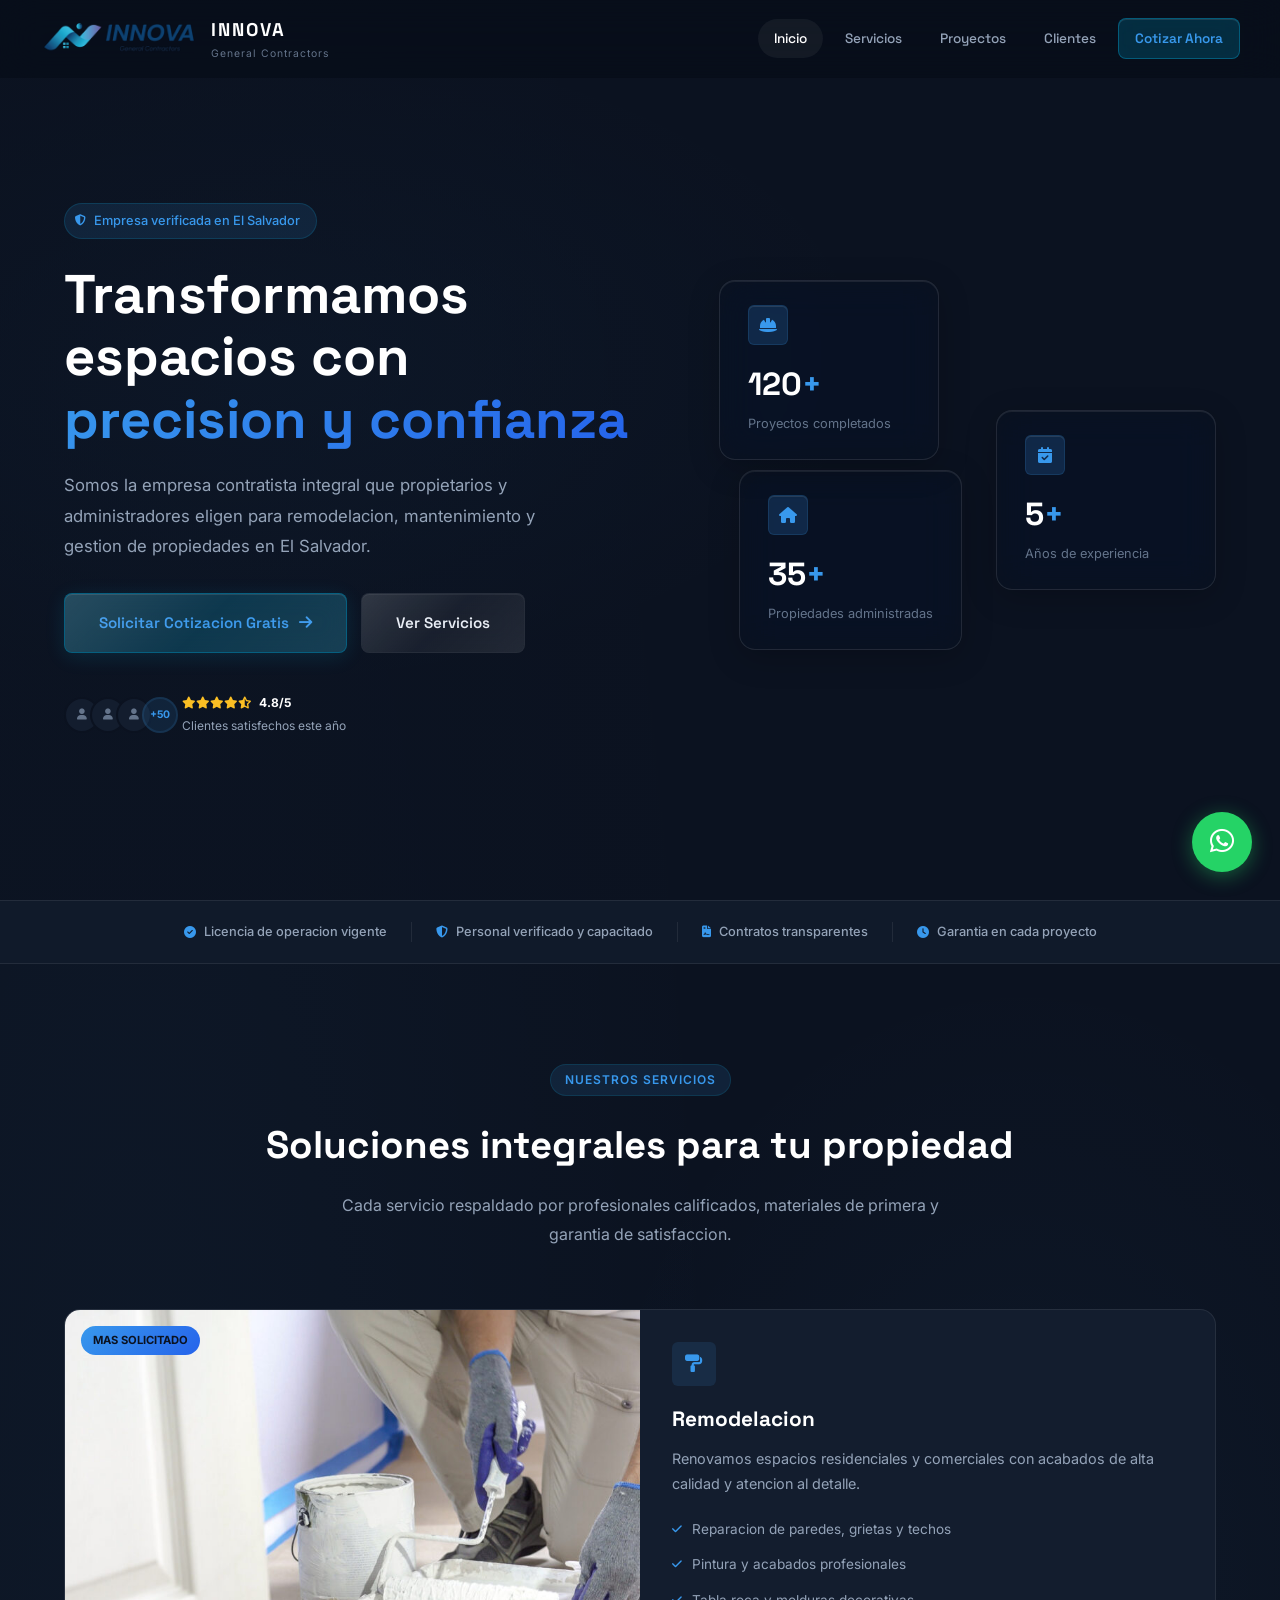
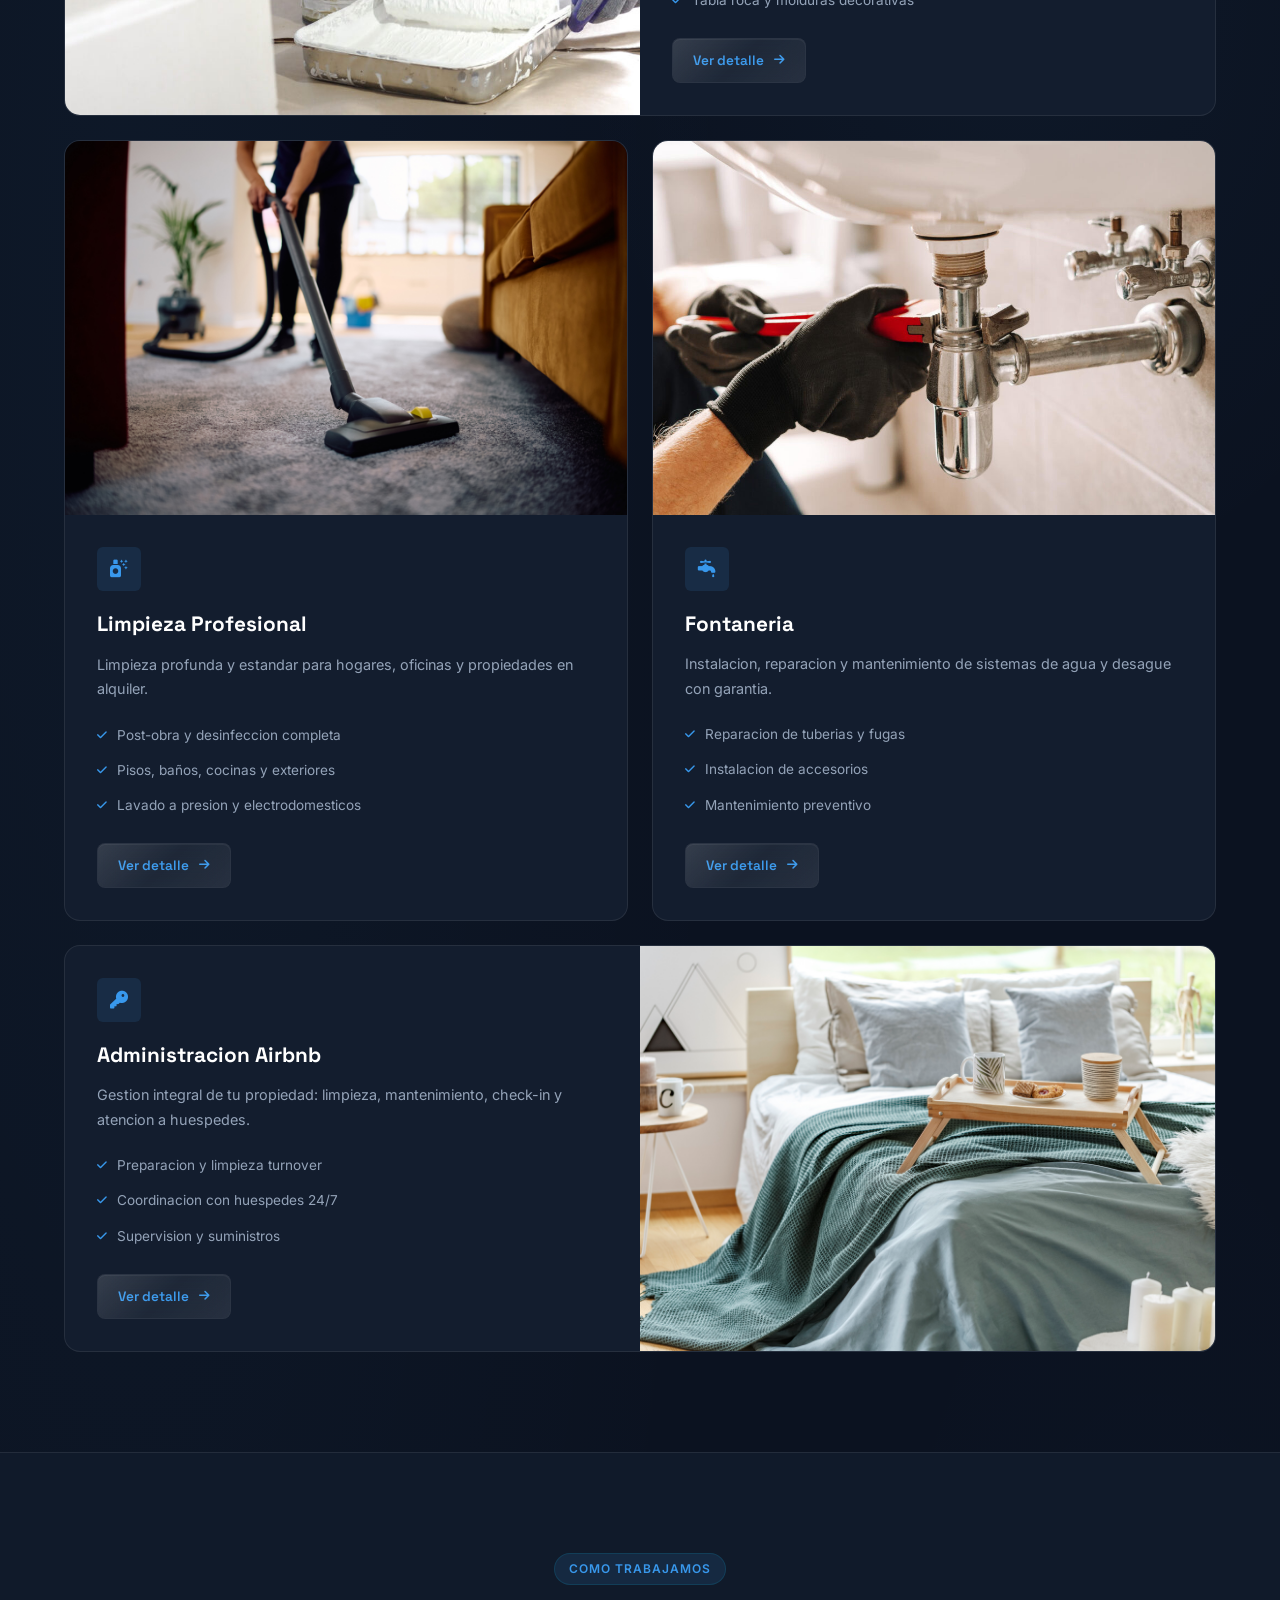
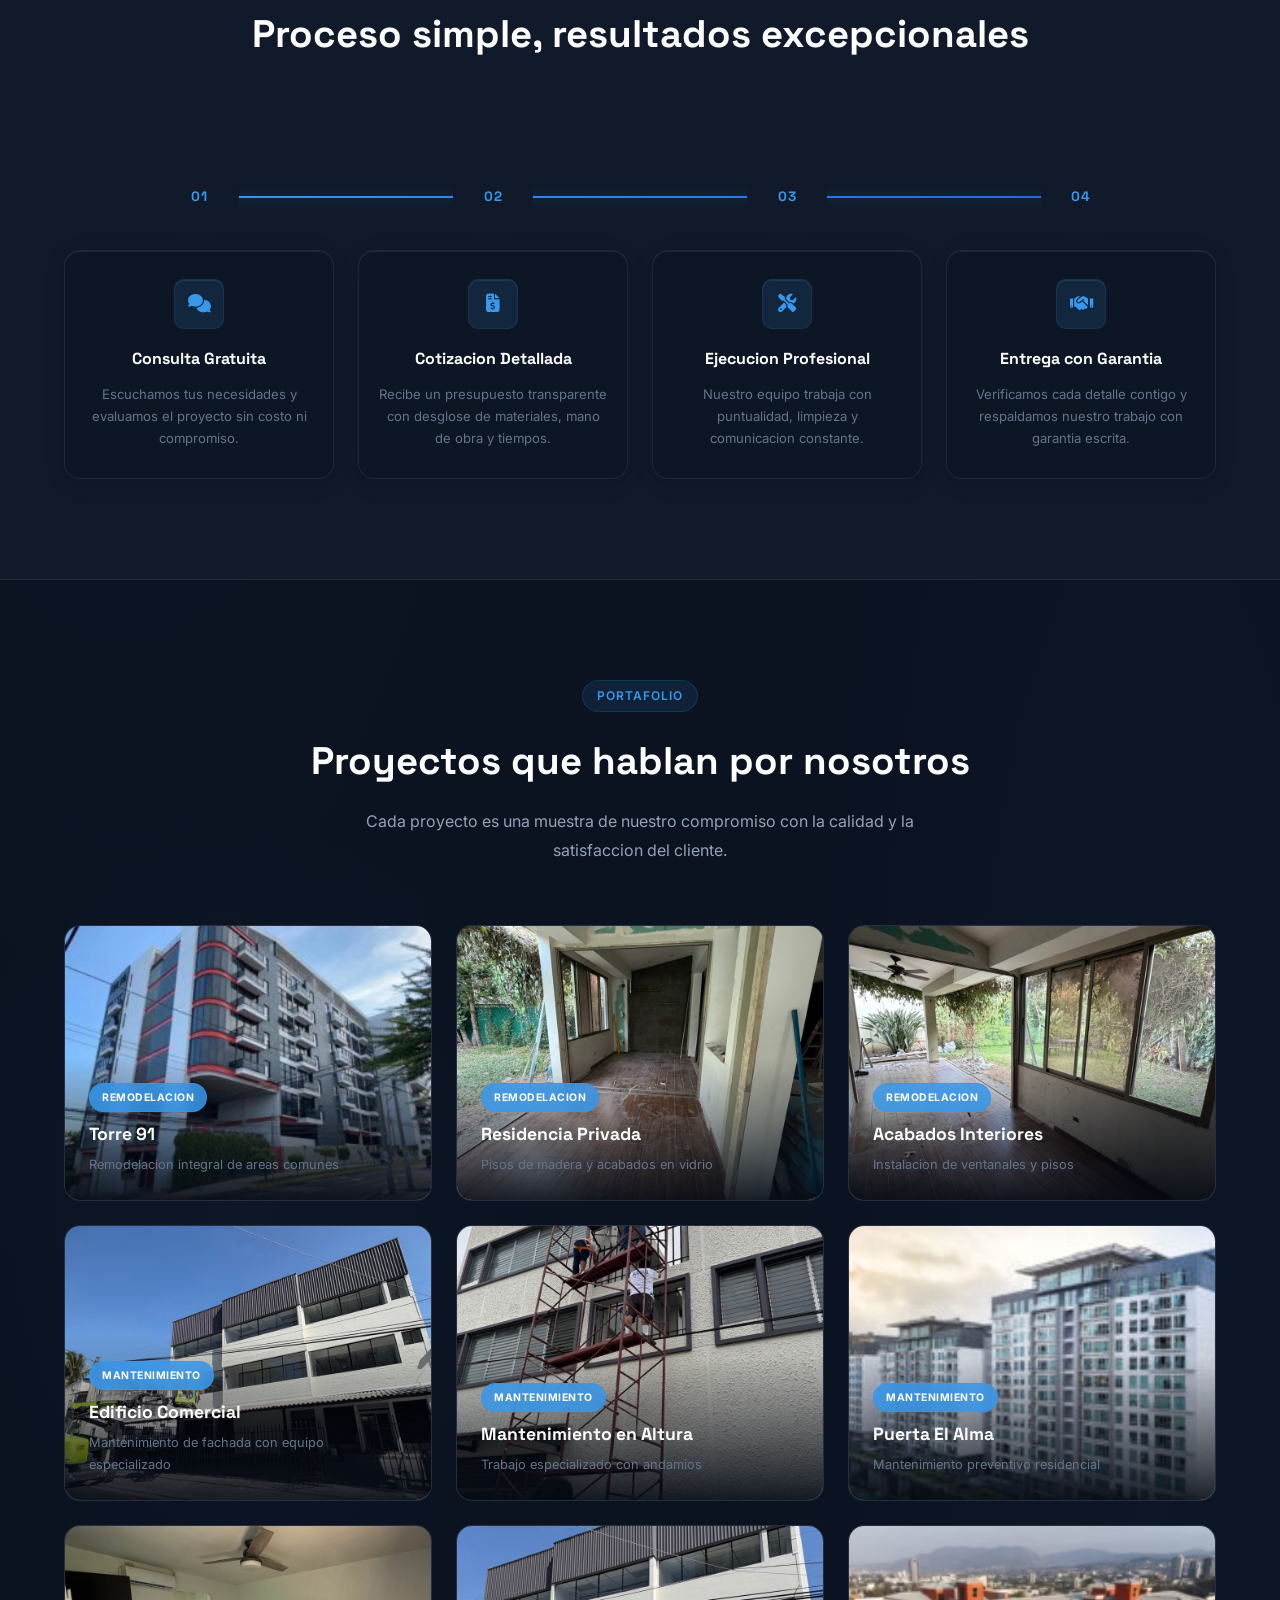
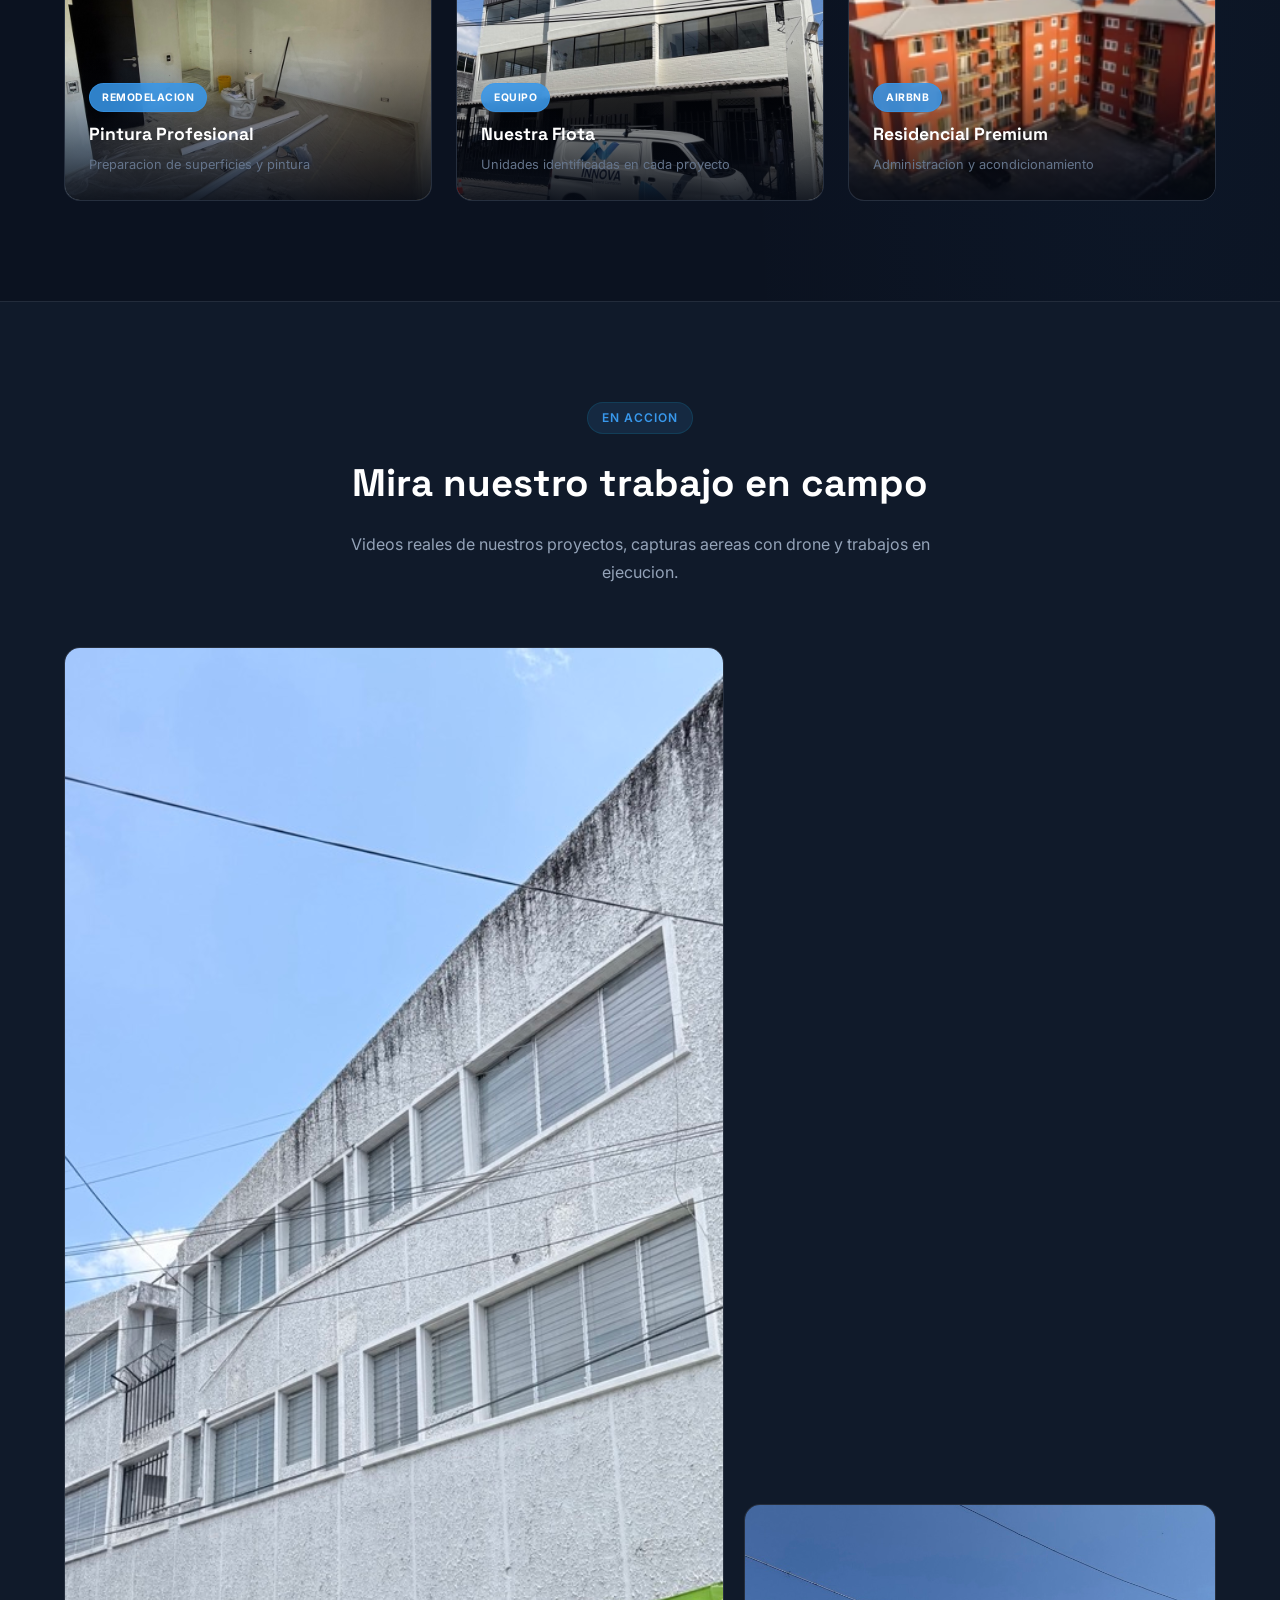
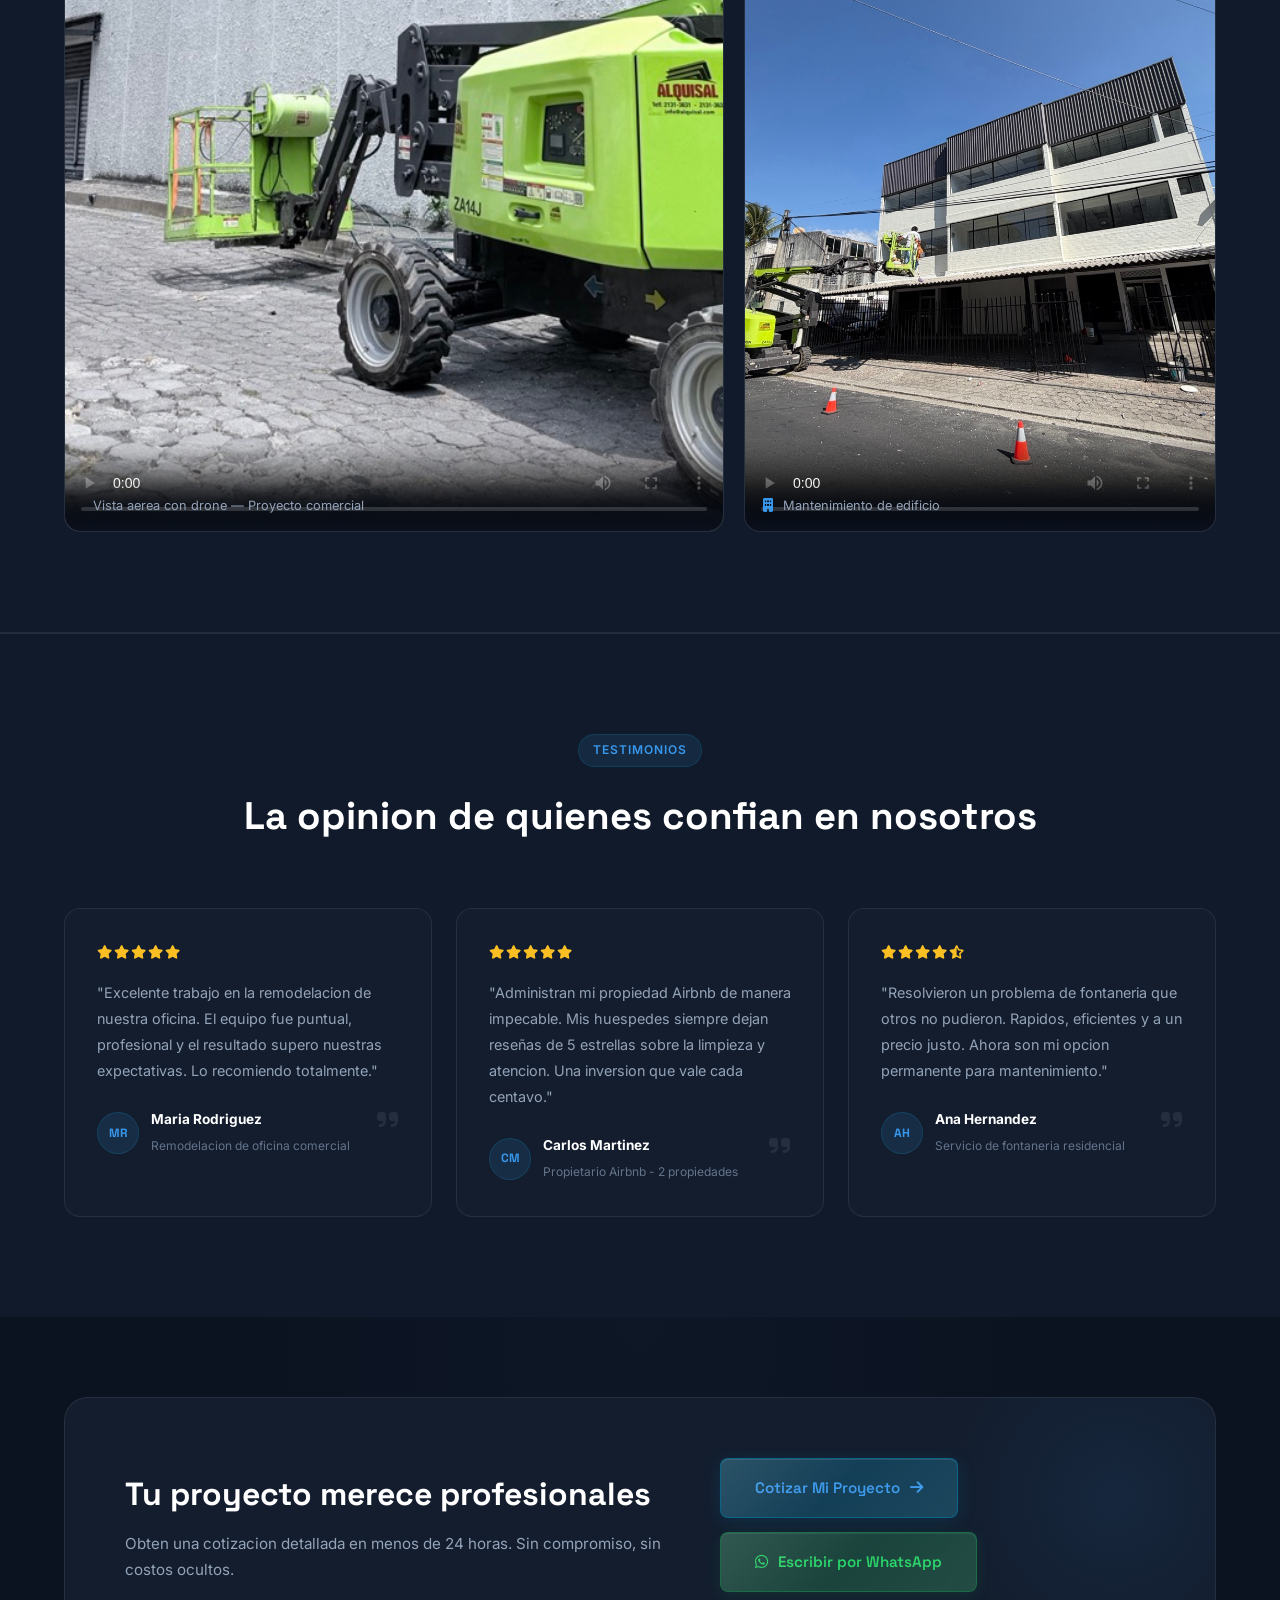
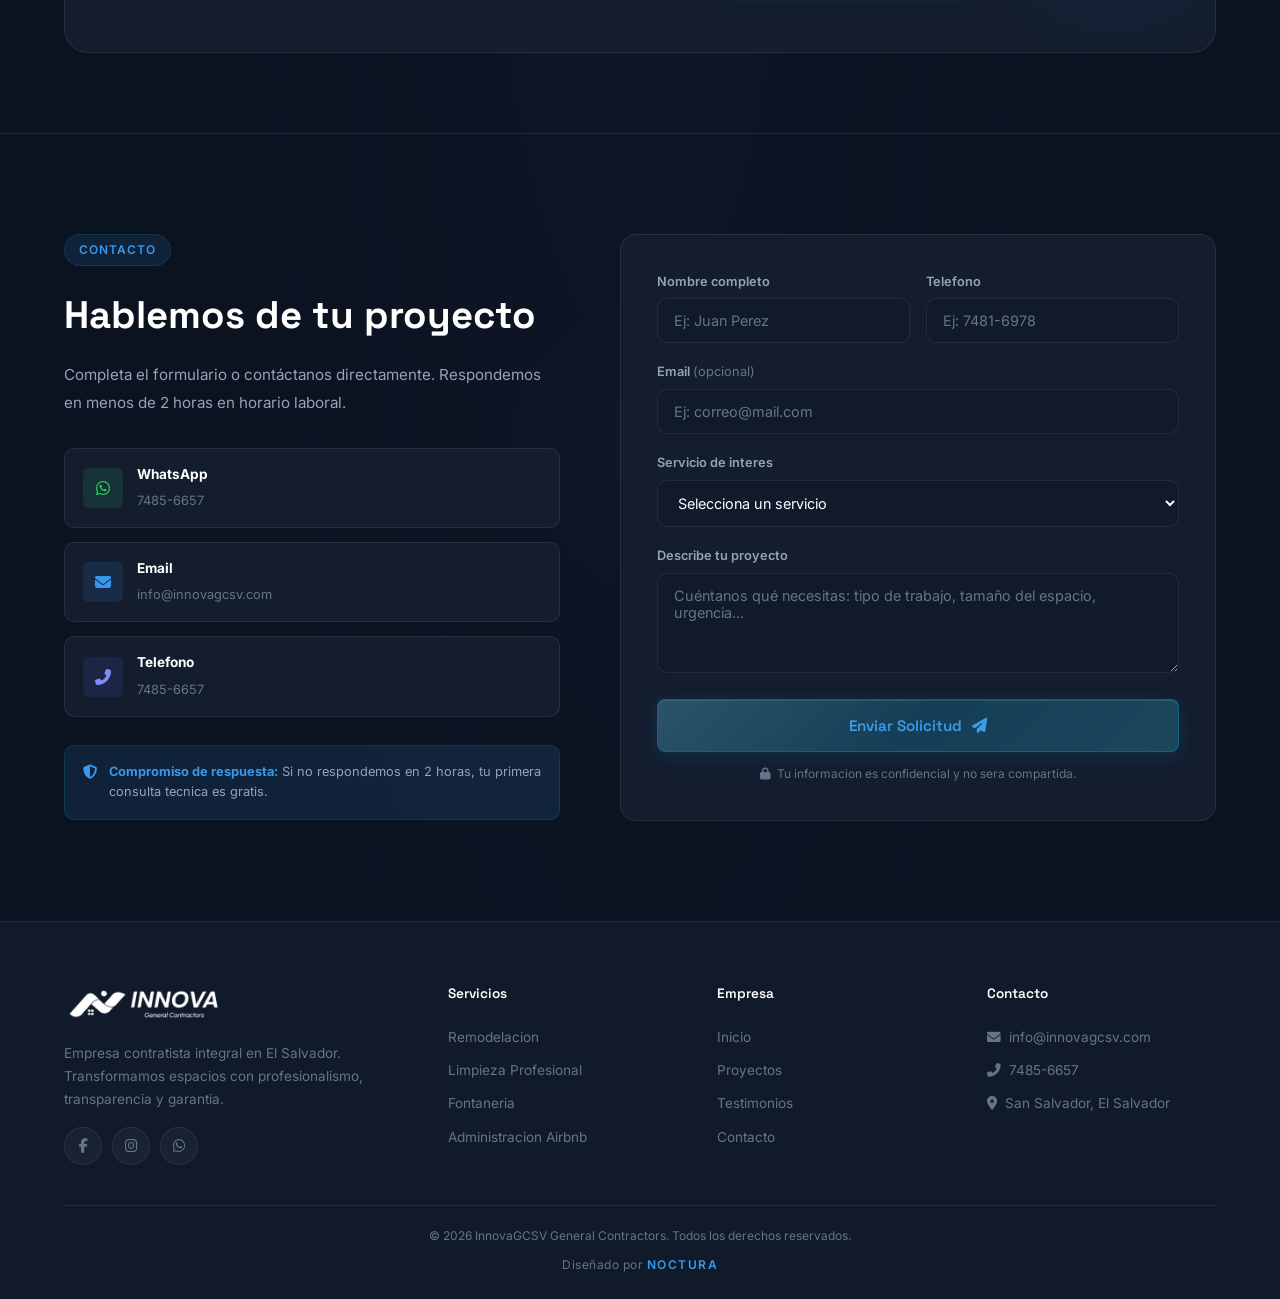
==== commit 4c1f92b3: "feat: ajustes de diseno, glassmorphism y timeline - Paleta suavizada con tonos del logo - Hero con i" ====
--- a/index.html
+++ b/index.html
@@ -11,7 +11,11 @@
     <meta property="og:description" content="Contratista integral en El Salvador. Remodelacion, limpieza, fontaneria y administracion Airbnb.">
     <meta property="og:type" content="website">
     <meta property="og:url" content="https://innovagcsv.com">
-    <link rel="icon" type="image/png" href="images/logo.png">
+    <link rel="icon" type="image/png" href="images/logos/logo-square-dark.png">
+    <link rel="canonical" href="https://innovagcsv.com/">
+    <link rel="alternate" hreflang="es" href="https://innovagcsv.com/">
+    <link rel="alternate" hreflang="en" href="https://innovagcsv.com/">
+    <link rel="alternate" hreflang="x-default" href="https://innovagcsv.com/">
     <link rel="preconnect" href="https://fonts.googleapis.com">
     <link rel="preconnect" href="https://fonts.gstatic.com" crossorigin>
     <link href="https://fonts.googleapis.com/css2?family=Inter:wght@300;400;500;600;700;800;900&family=Space+Grotesk:wght@400;500;600;700&display=swap" rel="stylesheet">
@@ -31,8 +35,10 @@
     <header class="header" id="header">
         <div class="container header-inner">
             <a href="#inicio" class="logo">
-                <div class="logo-wrap">
-                    <img src="images/logo.png" alt="Innova General Contractors" class="logo-img">
+                <img src="images/logos/logo-horizontal-color.png" alt="InnovaGCSV" class="logo-img">
+                <div class="logo-text">
+                    <span class="logo-name">INNOVA</span>
+                    <span class="logo-sub">General Contractors</span>
                 </div>
             </a>
             <button class="nav-toggle" id="navToggle" aria-label="Menu">
@@ -40,9 +46,9 @@
             </button>
             <nav class="nav" id="nav">
                 <a href="#inicio" class="nav-link active">Inicio</a>
-                <a href="#nosotros" class="nav-link">Nosotros</a>
                 <a href="#servicios" class="nav-link">Servicios</a>
                 <a href="#proyectos" class="nav-link">Proyectos</a>
+                <a href="#testimonios" class="nav-link">Clientes</a>
                 <a href="#contacto" class="nav-link cta-nav">Cotizar Ahora</a>
             </nav>
         </div>
@@ -141,44 +147,6 @@
         </div>
     </section>
 
-    <!-- About Us -->
-    <section class="about-us" id="nosotros">
-        <div class="container">
-            <div class="about-grid">
-                <div class="about-visual" data-animate="fade-up">
-                    <div class="about-image-wrap">
-                        <img src="images/logo.png" alt="Innova General Contractors" class="about-img">
-                    </div>
-                    <div class="about-badge">
-                        <div class="about-badge-icon"><i class="fas fa-award"></i></div>
-                        <div>
-                            <strong>Empresa hermana</strong>
-                            <span>JC Contractors</span>
-                        </div>
-                    </div>
-                </div>
-                <div class="about-content" data-animate="fade-up" data-delay="100">
-                    <span class="section-tag">About Us</span>
-                    <h2 class="section-title">Construimos confianza, durabilidad y valor</h2>
-                    <div class="about-text" id="aboutText">
-                        <p>En <strong>Innova General Contractors</strong>, somos una empresa comprometida con la excelencia, la innovacion y la calidad en cada proyecto que desarrollamos. Nacemos con una vision clara: ofrecer soluciones integrales en construccion y remodelacion, adaptadas a las necesidades actuales del mercado.</p>
-                        <div class="about-more" id="aboutMore">
-                            <p>Formamos parte de una solida trayectoria al ser empresa hermana de <strong>JC Contractors</strong>, lo que nos permite respaldar cada uno de nuestros servicios con experiencia comprobada, conocimiento tecnico y altos estandares de ejecucion.</p>
-                            <p>Contamos con un equipo de profesionales altamente capacitados, con experiencia y formacion en los <strong>Estados Unidos</strong>, lo que garantiza procesos eficientes, tecnicas actualizadas y resultados que cumplen con estandares internacionales.</p>
-                            <p>En cada proyecto, nos enfocamos en la planificacion, el detalle y la satisfaccion del cliente, asegurando entregas puntuales y trabajos de alta calidad. Nuestro compromiso es construir confianza, durabilidad y valor en cada espacio que transformamos.</p>
-                            <p class="about-highlight">En Innova General Contractors, no solo construimos estructuras... <strong>construimos relaciones a largo plazo.</strong></p>
-                        </div>
-                    </div>
-                    <button class="btn btn-ghost about-toggle" id="aboutToggle" type="button" aria-expanded="false">
-                        <span class="toggle-more">Leer mas</span>
-                        <span class="toggle-less">Leer menos</span>
-                        <i class="fas fa-chevron-down"></i>
-                    </button>
-                </div>
-            </div>
-        </div>
-    </section>
-
     <!-- Services -->
     <section class="services" id="servicios">
         <div class="container">
@@ -204,7 +172,7 @@
                             <li><i class="fas fa-check"></i> Pintura y acabados profesionales</li>
                             <li><i class="fas fa-check"></i> Tabla roca y molduras decorativas</li>
                         </ul>
-                        <a href="#contacto" class="btn btn-outline-dark">Cotizar este servicio <i class="fas fa-arrow-right"></i></a>
+                        <a href="servicios/remodelacion.html" class="btn btn-outline-dark">Ver detalle <i class="fas fa-arrow-right"></i></a>
                     </div>
                 </div>
 
@@ -220,9 +188,9 @@
                         <ul class="service-features">
                             <li><i class="fas fa-check"></i> Post-obra y desinfeccion completa</li>
                             <li><i class="fas fa-check"></i> Pisos, baños, cocinas y exteriores</li>
-                            <li><i class="fas fa-check"></i> Lavado a presion de exteriores</li>
+                            <li><i class="fas fa-check"></i> Lavado a presion y electrodomesticos</li>
                         </ul>
-                        <a href="#contacto" class="btn btn-outline-dark">Cotizar este servicio <i class="fas fa-arrow-right"></i></a>
+                        <a href="servicios/limpieza.html" class="btn btn-outline-dark">Ver detalle <i class="fas fa-arrow-right"></i></a>
                     </div>
                 </div>
 
@@ -240,15 +208,12 @@
                             <li><i class="fas fa-check"></i> Instalacion de accesorios</li>
                             <li><i class="fas fa-check"></i> Mantenimiento preventivo</li>
                         </ul>
-                        <a href="#contacto" class="btn btn-outline-dark">Cotizar este servicio <i class="fas fa-arrow-right"></i></a>
+                        <a href="servicios/fontaneria.html" class="btn btn-outline-dark">Ver detalle <i class="fas fa-arrow-right"></i></a>
                     </div>
                 </div>
 
                 <!-- Airbnb -->
-                <div class="service-card" data-animate="fade-up" data-delay="300">
-                    <div class="service-card-img">
-                        <img src="images/airbnb/airbnb-1.jpg" alt="Administracion Airbnb" loading="lazy">
-                    </div>
+                <div class="service-card service-featured service-featured-reverse" data-animate="fade-up" data-delay="300">
                     <div class="service-card-body">
                         <div class="service-icon"><i class="fas fa-key"></i></div>
                         <h3>Administracion Airbnb</h3>
@@ -258,7 +223,10 @@
                             <li><i class="fas fa-check"></i> Coordinacion con huespedes 24/7</li>
                             <li><i class="fas fa-check"></i> Supervision y suministros</li>
                         </ul>
-                        <a href="#contacto" class="btn btn-outline-dark">Cotizar este servicio <i class="fas fa-arrow-right"></i></a>
+                        <a href="servicios/airbnb.html" class="btn btn-outline-dark">Ver detalle <i class="fas fa-arrow-right"></i></a>
+                    </div>
+                    <div class="service-card-img">
+                        <img src="images/airbnb/airbnb-1.jpg" alt="Administracion Airbnb" loading="lazy">
                     </div>
                 </div>
             </div>
@@ -272,33 +240,41 @@
                 <span class="section-tag">Como Trabajamos</span>
                 <h2 class="section-title">Proceso simple, resultados excepcionales</h2>
             </div>
-            <div class="process-grid">
-                <div class="process-step" data-animate="fade-up">
-                    <div class="step-number">01</div>
-                    <div class="step-icon"><i class="fas fa-comments"></i></div>
-                    <h3>Consulta Gratuita</h3>
-                    <p>Escuchamos tus necesidades y evaluamos el proyecto sin costo ni compromiso.</p>
-                </div>
-                <div class="process-connector"><i class="fas fa-chevron-right"></i></div>
-                <div class="process-step" data-animate="fade-up" data-delay="150">
-                    <div class="step-number">02</div>
-                    <div class="step-icon"><i class="fas fa-file-invoice-dollar"></i></div>
-                    <h3>Cotizacion Detallada</h3>
-                    <p>Recibe un presupuesto transparente con desglose de materiales, mano de obra y tiempos.</p>
-                </div>
-                <div class="process-connector"><i class="fas fa-chevron-right"></i></div>
-                <div class="process-step" data-animate="fade-up" data-delay="300">
-                    <div class="step-number">03</div>
-                    <div class="step-icon"><i class="fas fa-tools"></i></div>
-                    <h3>Ejecucion Profesional</h3>
-                    <p>Nuestro equipo trabaja con puntualidad, limpieza y comunicacion constante.</p>
-                </div>
-                <div class="process-connector"><i class="fas fa-chevron-right"></i></div>
-                <div class="process-step" data-animate="fade-up" data-delay="450">
-                    <div class="step-number">04</div>
-                    <div class="step-icon"><i class="fas fa-handshake"></i></div>
-                    <h3>Entrega con Garantia</h3>
-                    <p>Verificamos cada detalle contigo y respaldamos nuestro trabajo con garantia escrita.</p>
+            <div class="process-timeline">
+                <div class="timeline-line" aria-hidden="true">
+                    <div class="timeline-progress"></div>
+                </div>
+                <div class="process-card" data-animate="fade-up">
+                    <div class="process-card-dot"><span>01</span></div>
+                    <div class="process-card-body">
+                        <div class="process-card-icon"><i class="fas fa-comments"></i></div>
+                        <h3>Consulta Gratuita</h3>
+                        <p>Escuchamos tus necesidades y evaluamos el proyecto sin costo ni compromiso.</p>
+                    </div>
+                </div>
+                <div class="process-card" data-animate="fade-up" data-delay="150">
+                    <div class="process-card-dot"><span>02</span></div>
+                    <div class="process-card-body">
+                        <div class="process-card-icon"><i class="fas fa-file-invoice-dollar"></i></div>
+                        <h3>Cotizacion Detallada</h3>
+                        <p>Recibe un presupuesto transparente con desglose de materiales, mano de obra y tiempos.</p>
+                    </div>
+                </div>
+                <div class="process-card" data-animate="fade-up" data-delay="300">
+                    <div class="process-card-dot"><span>03</span></div>
+                    <div class="process-card-body">
+                        <div class="process-card-icon"><i class="fas fa-tools"></i></div>
+                        <h3>Ejecucion Profesional</h3>
+                        <p>Nuestro equipo trabaja con puntualidad, limpieza y comunicacion constante.</p>
+                    </div>
+                </div>
+                <div class="process-card" data-animate="fade-up" data-delay="450">
+                    <div class="process-card-dot"><span>04</span></div>
+                    <div class="process-card-body">
+                        <div class="process-card-icon"><i class="fas fa-handshake"></i></div>
+                        <h3>Entrega con Garantia</h3>
+                        <p>Verificamos cada detalle contigo y respaldamos nuestro trabajo con garantia escrita.</p>
+                    </div>
                 </div>
             </div>
         </div>
@@ -312,7 +288,7 @@
                 <h2 class="section-title">Proyectos que hablan por nosotros</h2>
                 <p class="section-desc">Cada proyecto es una muestra de nuestro compromiso con la calidad y la satisfaccion del cliente.</p>
             </div>
-            <div class="projects-grid">
+            <div class="projects-grid projects-grid-expanded">
                 <div class="project-card" data-lightbox="images/proyectos/torre-91.jpg" data-animate="fade-up">
                     <img src="images/proyectos/torre-91.jpg" alt="Proyecto Torre 91" loading="lazy">
                     <div class="project-info">
@@ -321,7 +297,39 @@
                         <p>Remodelacion integral de areas comunes</p>
                     </div>
                 </div>
-                <div class="project-card" data-lightbox="images/proyectos/puerta-el-alma.jpg" data-animate="fade-up" data-delay="100">
+                <div class="project-card" data-lightbox="images/proyectos-nuevos/remodelacion-interior-1.jpg" data-animate="fade-up" data-delay="100">
+                    <img src="images/proyectos-nuevos/remodelacion-interior-1.jpg" alt="Remodelacion interior con pisos de madera" loading="lazy">
+                    <div class="project-info">
+                        <span class="project-tag">Remodelacion</span>
+                        <h3>Residencia Privada</h3>
+                        <p>Pisos de madera y acabados en vidrio</p>
+                    </div>
+                </div>
+                <div class="project-card" data-lightbox="images/proyectos-nuevos/remodelacion-interior-2.jpg" data-animate="fade-up" data-delay="200">
+                    <img src="images/proyectos-nuevos/remodelacion-interior-2.jpg" alt="Acabados interiores profesionales" loading="lazy">
+                    <div class="project-info">
+                        <span class="project-tag">Remodelacion</span>
+                        <h3>Acabados Interiores</h3>
+                        <p>Instalacion de ventanales y pisos</p>
+                    </div>
+                </div>
+                <div class="project-card" data-lightbox="images/proyectos-nuevos/edificio-exterior-1.jpg" data-animate="fade-up">
+                    <img src="images/proyectos-nuevos/edificio-exterior-1.jpg" alt="Trabajo exterior con boom lift" loading="lazy">
+                    <div class="project-info">
+                        <span class="project-tag">Mantenimiento</span>
+                        <h3>Edificio Comercial</h3>
+                        <p>Mantenimiento de fachada con equipo especializado</p>
+                    </div>
+                </div>
+                <div class="project-card" data-lightbox="images/proyectos-nuevos/andamios-trabajo.jpg" data-animate="fade-up" data-delay="100">
+                    <img src="images/proyectos-nuevos/andamios-trabajo.jpg" alt="Trabajo en altura con andamios" loading="lazy">
+                    <div class="project-info">
+                        <span class="project-tag">Mantenimiento</span>
+                        <h3>Mantenimiento en Altura</h3>
+                        <p>Trabajo especializado con andamios</p>
+                    </div>
+                </div>
+                <div class="project-card" data-lightbox="images/proyectos/puerta-el-alma.jpg" data-animate="fade-up" data-delay="200">
                     <img src="images/proyectos/puerta-el-alma.jpg" alt="Proyecto Puerta El Alma" loading="lazy">
                     <div class="project-info">
                         <span class="project-tag">Mantenimiento</span>
@@ -329,12 +337,69 @@
                         <p>Mantenimiento preventivo residencial</p>
                     </div>
                 </div>
+                <div class="project-card" data-lightbox="images/proyectos-nuevos/trabajo-pintura.jpg" data-animate="fade-up">
+                    <img src="images/proyectos-nuevos/trabajo-pintura.jpg" alt="Preparacion y pintura profesional" loading="lazy">
+                    <div class="project-info">
+                        <span class="project-tag">Remodelacion</span>
+                        <h3>Pintura Profesional</h3>
+                        <p>Preparacion de superficies y pintura</p>
+                    </div>
+                </div>
+                <div class="project-card" data-lightbox="images/proyectos-nuevos/van-innova.jpg" data-animate="fade-up" data-delay="100">
+                    <img src="images/proyectos-nuevos/van-innova.jpg" alt="Unidad INNOVA en proyecto" loading="lazy">
+                    <div class="project-info">
+                        <span class="project-tag">Equipo</span>
+                        <h3>Nuestra Flota</h3>
+                        <p>Unidades identificadas en cada proyecto</p>
+                    </div>
+                </div>
                 <div class="project-card" data-lightbox="images/proyectos/proyecto-3.avif" data-animate="fade-up" data-delay="200">
-                    <img src="images/proyectos/proyecto-3.avif" alt="Proyecto residencial" loading="lazy">
+                    <img src="images/proyectos/proyecto-3.avif" alt="Proyecto residencial premium" loading="lazy">
                     <div class="project-info">
                         <span class="project-tag">Airbnb</span>
                         <h3>Residencial Premium</h3>
                         <p>Administracion y acondicionamiento</p>
+                    </div>
+                </div>
+            </div>
+        </div>
+    </section>
+
+    <!-- Video Showcase -->
+    <section class="video-showcase" id="videos">
+        <div class="container">
+            <div class="section-header" data-animate="fade-up">
+                <span class="section-tag">En Accion</span>
+                <h2 class="section-title">Mira nuestro trabajo en campo</h2>
+                <p class="section-desc">Videos reales de nuestros proyectos, capturas aereas con drone y trabajos en ejecucion.</p>
+            </div>
+            <div class="video-grid">
+                <div class="video-card video-featured" data-animate="fade-up">
+                    <video controls preload="metadata" poster="images/proyectos-nuevos/edificio-grua.jpg">
+                        <source src="images/videos/drone-proyecto.mp4" type="video/mp4">
+                        Tu navegador no soporta video HTML5.
+                    </video>
+                    <div class="video-label">
+                        <i class="fas fa-drone"></i>
+                        <span>Vista aerea con drone — Proyecto comercial</span>
+                    </div>
+                </div>
+                <div class="video-card" data-animate="fade-up" data-delay="100">
+                    <video controls preload="metadata" poster="images/proyectos-nuevos/boom-lift.jpg">
+                        <source src="images/videos/proyecto-obra-1.mp4" type="video/mp4">
+                    </video>
+                    <div class="video-label">
+                        <i class="fas fa-hard-hat"></i>
+                        <span>Trabajo en campo</span>
+                    </div>
+                </div>
+                <div class="video-card" data-animate="fade-up" data-delay="200">
+                    <video controls preload="metadata" poster="images/proyectos-nuevos/edificio-exterior-1.jpg">
+                        <source src="images/videos/proyecto-obra-2.mp4" type="video/mp4">
+                    </video>
+                    <div class="video-label">
+                        <i class="fas fa-building"></i>
+                        <span>Mantenimiento de edificio</span>
                     </div>
                 </div>
             </div>
@@ -504,7 +569,7 @@
         <div class="container">
             <div class="footer-grid">
                 <div class="footer-brand">
-                    <img src="images/logo.png" alt="InnovaGCSV" class="footer-logo">
+                    <img src="images/logos/logo-horizontal-blanco.png" alt="InnovaGCSV" class="footer-logo">
                     <p>Empresa contratista integral en El Salvador. Transformamos espacios con profesionalismo, transparencia y garantia.</p>
                     <div class="footer-social">
                         <a href="https://www.facebook.com/innovagcsv" target="_blank" rel="noopener" aria-label="Facebook"><i class="fab fa-facebook-f"></i></a>
@@ -534,7 +599,7 @@
                 </div>
             </div>
             <div class="footer-bottom">
-                <p>&copy; 2025 InnovaGCSV General Contractors. Todos los derechos reservados.</p>
+                <p>&copy; 2026 InnovaGCSV General Contractors. Todos los derechos reservados.</p>
                 <p class="footer-credit">Diseñado por <a href="https://noctura-studio.com" target="_blank" rel="noopener">NOCTURA</a></p>
             </div>
         </div>
@@ -553,5 +618,64 @@
     </div>
 
     <script src="js/main.js"></script>
+    <script type="application/ld+json">
+    {
+        "@context": "https://schema.org",
+        "@graph": [
+            {
+                "@type": "LocalBusiness",
+                "@id": "https://innovagcsv.com/#business",
+                "name": "InnovaGCSV General Contractors",
+                "description": "Empresa contratista integral en El Salvador especializada en remodelacion, limpieza profesional, fontaneria y administracion Airbnb.",
+                "url": "https://innovagcsv.com",
+                "logo": "https://innovagcsv.com/images/logo.png",
+                "image": "https://innovagcsv.com/images/hero-portada.png",
+                "telephone": "+50374856657",
+                "email": "info@innovagcsv.com",
+                "address": {
+                    "@type": "PostalAddress",
+                    "addressLocality": "San Salvador",
+                    "addressCountry": "SV"
+                },
+                "geo": {
+                    "@type": "GeoCoordinates",
+                    "latitude": 13.6929,
+                    "longitude": -89.2182
+                },
+                "areaServed": {
+                    "@type": "Country",
+                    "name": "El Salvador"
+                },
+                "priceRange": "$$",
+                "aggregateRating": {
+                    "@type": "AggregateRating",
+                    "ratingValue": "4.8",
+                    "reviewCount": "50",
+                    "bestRating": "5"
+                },
+                "sameAs": [
+                    "https://www.facebook.com/innovagcsv",
+                    "https://www.instagram.com/innovagcsv"
+                ],
+                "hasOfferCatalog": {
+                    "@type": "OfferCatalog",
+                    "name": "Servicios de Contratista",
+                    "itemListElement": [
+                        {"@type": "Offer", "itemOffered": {"@type": "Service", "name": "Remodelacion", "url": "https://innovagcsv.com/servicios/remodelacion.html"}},
+                        {"@type": "Offer", "itemOffered": {"@type": "Service", "name": "Limpieza Profesional", "url": "https://innovagcsv.com/servicios/limpieza.html"}},
+                        {"@type": "Offer", "itemOffered": {"@type": "Service", "name": "Fontaneria", "url": "https://innovagcsv.com/servicios/fontaneria.html"}},
+                        {"@type": "Offer", "itemOffered": {"@type": "Service", "name": "Administracion Airbnb", "url": "https://innovagcsv.com/servicios/airbnb.html"}}
+                    ]
+                }
+            },
+            {
+                "@type": "WebSite",
+                "name": "InnovaGCSV",
+                "url": "https://innovagcsv.com",
+                "description": "Contratista integral en El Salvador"
+            }
+        ]
+    }
+    </script>
 </body>
 </html>
--- a/css/styles.css
+++ b/css/styles.css
@@ -5,24 +5,25 @@
 *, *::before, *::after { margin:0; padding:0; box-sizing:border-box; }
 
 :root {
-    --bg: #050a14;
-    --bg-card: #0c1524;
-    --bg-card-hover: #111d30;
-    --bg-surface: #0f1923;
-    --border: rgba(255,255,255,.06);
-    --border-hover: rgba(0,200,255,.2);
-    --cyan: #00c8ff;
-    --cyan-dim: rgba(0,200,255,.12);
-    --cyan-glow: rgba(0,200,255,.08);
+    --bg: #0b1220;
+    --bg-card: #131d2e;
+    --bg-card-hover: #1a2740;
+    --bg-surface: #101a2a;
+    --border: rgba(255,255,255,.08);
+    --border-hover: rgba(56,152,236,.25);
+    --cyan: #3898ec;
+    --cyan-dim: rgba(56,152,236,.12);
+    --cyan-glow: rgba(56,152,236,.08);
+    --accent-light: #5bb8f5;
     --white: #ffffff;
     --text-primary: #e8edf5;
-    --text-secondary: #8899ae;
-    --text-muted: #5a6a7d;
+    --text-secondary: #94a3b8;
+    --text-muted: #64748b;
     --gold: #fbbf24;
     --green: #22c55e;
     --whatsapp: #25d366;
-    --gradient-cyan: linear-gradient(135deg, #00c8ff 0%, #0088cc 100%);
-    --gradient-bg: linear-gradient(180deg, #050a14 0%, #0a1628 50%, #050a14 100%);
+    --gradient-cyan: linear-gradient(135deg, #3898ec 0%, #2563eb 100%);
+    --gradient-bg: linear-gradient(180deg, #0b1220 0%, #0f1d33 50%, #0b1220 100%);
     --radius: 16px;
     --radius-sm: 10px;
     --radius-xs: 6px;
@@ -41,6 +42,10 @@
     color: var(--text-primary);
     line-height: 1.7;
     background: var(--bg);
+    background-image:
+        radial-gradient(ellipse 80% 50% at 10% 20%, rgba(91,184,245,.04) 0%, transparent 60%),
+        radial-gradient(ellipse 60% 40% at 90% 50%, rgba(56,152,236,.035) 0%, transparent 55%),
+        radial-gradient(ellipse 70% 50% at 50% 80%, rgba(91,184,245,.03) 0%, transparent 50%);
     overflow-x: hidden;
     -webkit-font-smoothing: antialiased;
 }
@@ -172,26 +177,14 @@
     display: flex; align-items: center; justify-content: space-between;
     padding: 14px 0;
 }
-.logo { display: flex; align-items: center; }
-.logo-wrap {
-    position: relative;
-    padding: 6px 14px;
-    border-radius: 10px;
-    background: rgba(255,255,255,.92);
-    border: 1px solid rgba(255,255,255,.25);
-    backdrop-filter: blur(12px);
-    -webkit-backdrop-filter: blur(12px);
-    box-shadow: 0 4px 20px rgba(0,200,255,.18), inset 0 1px 0 rgba(255,255,255,.6);
-    transition: var(--transition);
-}
-.logo:hover .logo-wrap {
-    box-shadow: 0 6px 28px rgba(0,200,255,.3), inset 0 1px 0 rgba(255,255,255,.8);
-    transform: translateY(-1px);
-}
-.logo-img {
-    height: 40px;
-    display: block;
-}
+.logo { display: flex; align-items: center; gap: 12px; }
+.logo-img { height: 44px; }
+.logo-name {
+    font-family: var(--font-heading);
+    font-weight: 700; font-size: 1.15rem;
+    color: var(--white); letter-spacing: 2px;
+}
+.logo-sub { display: block; font-size: .65rem; color: var(--text-muted); letter-spacing: 1px; }
 
 .nav { display: flex; align-items: center; gap: 6px; }
 .nav-link {
@@ -240,23 +233,17 @@
     padding: 120px 0 80px;
     overflow: hidden;
 }
-.hero-bg { position: absolute; inset: 0; }
+.hero-bg {
+    position: absolute; inset: 0;
+    background: url('../images/hero-portada.png') center/cover no-repeat;
+}
 .hero-gradient {
     position: absolute; inset: 0;
     background:
-        radial-gradient(ellipse 80% 60% at 20% 40%, rgba(0,200,255,.08) 0%, transparent 60%),
-        radial-gradient(ellipse 60% 50% at 80% 60%, rgba(0,100,200,.06) 0%, transparent 60%),
-        var(--gradient-bg);
-}
-.hero-grid-pattern {
-    position: absolute; inset: 0;
-    background-image:
-        linear-gradient(rgba(255,255,255,.02) 1px, transparent 1px),
-        linear-gradient(90deg, rgba(255,255,255,.02) 1px, transparent 1px);
-    background-size: 60px 60px;
-    mask-image: radial-gradient(ellipse 70% 70% at 50% 50%, black 20%, transparent 70%);
-    -webkit-mask-image: radial-gradient(ellipse 70% 70% at 50% 50%, black 20%, transparent 70%);
-}
+        linear-gradient(135deg, rgba(11,18,32,.88) 0%, rgba(11,18,32,.65) 40%, rgba(11,18,32,.75) 100%),
+        radial-gradient(ellipse 80% 60% at 20% 40%, rgba(56,152,236,.1) 0%, transparent 60%);
+}
+.hero-grid-pattern { display: none; }
 
 .hero-inner {
     display: grid;
@@ -317,29 +304,40 @@
 .hero-card-stack { position: relative; height: 400px; }
 .hero-stat-card {
     position: absolute;
-    background: var(--bg-card);
-    border: 1px solid var(--border);
+    background: rgba(11,18,32,.35);
+    backdrop-filter: blur(18px) saturate(1.4);
+    -webkit-backdrop-filter: blur(18px) saturate(1.4);
+    border: 1px solid rgba(255,255,255,.1);
     border-radius: var(--radius);
     padding: 24px 28px;
     min-width: 220px;
-    box-shadow: var(--shadow);
-    transition: var(--transition);
+    box-shadow: 0 8px 32px rgba(0,0,0,.2), inset 0 1px 0 rgba(255,255,255,.08);
+    transition: var(--transition);
+    animation: cardFloat 6s ease-in-out infinite;
 }
 .hero-stat-card:hover {
-    border-color: var(--border-hover);
-    transform: translateY(-4px);
-    box-shadow: var(--shadow-lg), 0 0 30px var(--cyan-glow);
-}
-.card-1 { top: 10px; left: 20px; z-index: 3; }
-.card-2 { top: 140px; right: 0; z-index: 2; }
-.card-3 { bottom: 20px; left: 40px; z-index: 1; }
+    border-color: rgba(56,152,236,.35);
+    transform: translateY(-6px) scale(1.02);
+    box-shadow: 0 12px 40px rgba(0,0,0,.25), 0 0 30px rgba(56,152,236,.1), inset 0 1px 0 rgba(255,255,255,.12);
+    background: rgba(11,18,32,.45);
+}
+.card-1 { top: 10px; left: 20px; z-index: 3; animation-delay: 0s; }
+.card-2 { top: 140px; right: 0; z-index: 2; animation-delay: -2s; }
+.card-3 { bottom: 20px; left: 40px; z-index: 1; animation-delay: -4s; }
+
+@keyframes cardFloat {
+    0%, 100% { transform: translateY(0); }
+    50% { transform: translateY(-8px); }
+}
 
 .stat-icon {
     width: 40px; height: 40px; border-radius: var(--radius-xs);
-    background: var(--cyan-dim);
+    background: rgba(56,152,236,.18);
+    border: 1px solid rgba(56,152,236,.15);
     display: flex; align-items: center; justify-content: center;
     color: var(--cyan); font-size: 1rem;
     margin-bottom: 12px;
+    box-shadow: inset 0 1px 0 rgba(255,255,255,.1);
 }
 .stat-number {
     font-family: var(--font-heading);
@@ -367,127 +365,6 @@
 }
 .trust-item i { color: var(--cyan); font-size: .75rem; }
 .trust-divider { width: 1px; height: 20px; background: var(--border); }
-
-/* ---- ABOUT US ---- */
-.about-us {
-    padding: 100px 0;
-    position: relative;
-    overflow: hidden;
-}
-.about-us::before {
-    content: '';
-    position: absolute;
-    top: -150px; left: -150px;
-    width: 500px; height: 500px;
-    background: radial-gradient(circle, var(--cyan-glow) 0%, transparent 70%);
-    border-radius: 50%;
-    pointer-events: none;
-}
-.about-grid {
-    display: grid;
-    grid-template-columns: .85fr 1.15fr;
-    gap: 60px;
-    align-items: center;
-    position: relative;
-    z-index: 1;
-}
-.about-visual {
-    position: relative;
-    display: flex;
-    align-items: center;
-    justify-content: center;
-}
-.about-image-wrap {
-    width: 100%;
-    aspect-ratio: 1;
-    max-width: 380px;
-    display: flex; align-items: center; justify-content: center;
-    background: linear-gradient(135deg, rgba(0,200,255,.08) 0%, rgba(0,200,255,.02) 100%);
-    border: 1px solid var(--border);
-    border-radius: 24px;
-    padding: 40px;
-    box-shadow: inset 0 1px 0 rgba(255,255,255,.04), 0 20px 60px rgba(0,200,255,.05);
-    position: relative;
-    overflow: hidden;
-}
-.about-image-wrap::before {
-    content: '';
-    position: absolute; inset: 0;
-    background: radial-gradient(circle at 30% 20%, rgba(255,255,255,.06) 0%, transparent 50%);
-}
-.about-img {
-    width: 100%; height: 100%;
-    object-fit: contain;
-    filter: drop-shadow(0 10px 40px rgba(0,200,255,.3));
-    position: relative; z-index: 1;
-}
-.about-badge {
-    position: absolute;
-    bottom: -10px; right: 10px;
-    display: flex; align-items: center; gap: 12px;
-    padding: 14px 20px;
-    background: var(--bg-card);
-    border: 1px solid rgba(0,200,255,.2);
-    border-radius: 12px;
-    backdrop-filter: blur(16px); -webkit-backdrop-filter: blur(16px);
-    box-shadow: 0 12px 32px rgba(0,0,0,.3), inset 0 1px 0 rgba(255,255,255,.06);
-}
-.about-badge-icon {
-    width: 40px; height: 40px; border-radius: 8px;
-    background: rgba(0,200,255,.15);
-    border: 1px solid rgba(0,200,255,.25);
-    display: flex; align-items: center; justify-content: center;
-    color: var(--cyan); font-size: 1rem;
-}
-.about-badge strong {
-    display: block; font-size: .8rem; color: var(--white);
-    font-family: var(--font-heading); font-weight: 600;
-}
-.about-badge span {
-    display: block; font-size: .7rem; color: var(--text-muted);
-    letter-spacing: .5px;
-}
-.about-content .section-tag { margin-bottom: 16px; }
-.about-content .section-title { margin-bottom: 24px; text-align: left; }
-.about-text p {
-    font-size: .95rem;
-    color: var(--text-secondary);
-    line-height: 1.8;
-    margin-bottom: 16px;
-}
-.about-text strong { color: var(--text-primary); font-weight: 600; }
-.about-more {
-    max-height: 0;
-    overflow: hidden;
-    opacity: 0;
-    transition: max-height .5s ease, opacity .4s ease .1s;
-}
-.about-more.expanded {
-    max-height: 1200px;
-    opacity: 1;
-}
-.about-highlight {
-    padding: 16px 20px;
-    margin-top: 20px;
-    background: rgba(0,200,255,.06);
-    border-left: 3px solid var(--cyan);
-    border-radius: 0 8px 8px 0;
-    color: var(--text-primary) !important;
-    font-style: italic;
-}
-.about-toggle {
-    margin-top: 24px;
-    padding: 11px 22px;
-    font-size: .85rem;
-}
-.about-toggle i {
-    transition: transform .3s;
-    font-size: .7rem;
-}
-.about-toggle.expanded i { transform: rotate(180deg); }
-.about-toggle .toggle-less { display: none; }
-.about-toggle.expanded .toggle-more { display: none; }
-.about-toggle.expanded .toggle-less { display: inline; }
 
 /* ---- SECTION HEADER ---- */
 .section-header { text-align: center; margin-bottom: 60px; }
@@ -515,7 +392,10 @@
 }
 
 /* ---- SERVICES ---- */
-.services { padding: 100px 0; }
+.services {
+    padding: 100px 0;
+    background-image: radial-gradient(ellipse 60% 50% at 80% 30%, rgba(91,184,245,.04) 0%, transparent 60%);
+}
 .services-grid {
     display: grid;
     grid-template-columns: repeat(2, 1fr);
@@ -536,6 +416,9 @@
 .service-featured {
     grid-column: 1 / -1;
     display: grid;
+    grid-template-columns: 1fr 1fr;
+}
+.service-featured-reverse {
     grid-template-columns: 1fr 1fr;
 }
 .service-card-img { position: relative; overflow: hidden; }
@@ -576,51 +459,175 @@
 }
 .service-features li i { color: var(--cyan); font-size: .7rem; }
 
-/* ---- PROCESS ---- */
+/* ---- PROCESS (Timeline) ---- */
 .process {
     padding: 100px 0;
     background: var(--bg-surface);
     border-top: 1px solid var(--border);
     border-bottom: 1px solid var(--border);
-}
-.process-grid {
-    display: flex; align-items: flex-start; justify-content: center;
-    gap: 0; flex-wrap: wrap;
-}
-.process-step {
-    flex: 1; min-width: 200px; max-width: 240px;
-    text-align: center; padding: 24px 16px;
+    overflow: hidden;
+}
+.process-timeline {
     position: relative;
-}
-.step-number {
-    font-family: var(--font-heading);
-    font-size: .7rem; font-weight: 700;
-    color: var(--cyan); letter-spacing: 2px;
-    margin-bottom: 12px;
-}
-.step-icon {
-    width: 56px; height: 56px; border-radius: 50%;
-    background: var(--cyan-dim); border: 1px solid rgba(0,200,255,.15);
-    display: flex; align-items: center; justify-content: center;
-    margin: 0 auto 16px; color: var(--cyan); font-size: 1.2rem;
-}
-.process-step h3 {
+    display: grid;
+    grid-template-columns: repeat(4, 1fr);
+    gap: 24px;
+    padding-top: 40px;
+}
+
+/* Timeline line — sits behind dots, clipped by dot covers */
+.timeline-line {
+    position: absolute;
+    top: 70px;
+    left: 12%;
+    right: 12%;
+    height: 2px;
+    background: var(--border);
+    border-radius: 2px;
+    z-index: 0;
+}
+.timeline-progress {
+    height: 100%;
+    width: 0;
+    background: var(--gradient-cyan);
+    border-radius: 2px;
+    box-shadow: 0 0 12px rgba(56,152,236,.4);
+    transition: width 1.5s cubic-bezier(.4,0,.2,1);
+}
+.timeline-line.animated .timeline-progress {
+    width: 100%;
+}
+
+/* Step dot on line */
+.process-card {
+    position: relative;
+    z-index: 1;
+    text-align: center;
+}
+.process-card-dot {
+    width: 60px; height: 60px;
+    border-radius: 50%;
+    background: #101a2a;
+    border: 2px solid rgba(56,152,236,.3);
+    display: flex; align-items: center; justify-content: center;
+    margin: 0 auto 24px;
+    transition: all .5s cubic-bezier(.4,0,.2,1);
+    position: relative;
+    z-index: 2;
+    box-shadow: 0 0 0 10px #101a2a;
+}
+.process-card-dot span {
+    font-family: var(--font-heading);
+    font-size: .85rem; font-weight: 800;
+    color: var(--cyan);
+    letter-spacing: 1px;
+    transition: var(--transition);
+}
+.process-card-dot::before {
+    content: '';
+    position: absolute; inset: -10px;
+    border-radius: 50%;
+    background: #101a2a;
+    z-index: -1;
+}
+.process-card-dot::after {
+    content: '';
+    position: absolute; inset: -14px;
+    border-radius: 50%;
+    background: rgba(56,152,236,.08);
+    border: 1px solid rgba(56,152,236,.1);
+    z-index: -2;
+    opacity: 0;
+    transition: all .5s ease;
+    animation: dotPulse 3s ease-in-out infinite;
+}
+.process-card:nth-child(2) .process-card-dot::after { animation-delay: .4s; }
+.process-card:nth-child(3) .process-card-dot::after { animation-delay: .8s; }
+.process-card:nth-child(4) .process-card-dot::after { animation-delay: 1.2s; }
+.process-card:nth-child(5) .process-card-dot::after { animation-delay: 1.6s; }
+
+@keyframes dotPulse {
+    0%, 100% { opacity: 0; transform: scale(1); }
+    50% { opacity: 1; transform: scale(1.35); }
+}
+
+/* Card body */
+.process-card-body {
+    background: rgba(11,18,32,.4);
+    backdrop-filter: blur(16px); -webkit-backdrop-filter: blur(16px);
+    border: 1px solid var(--border);
+    border-radius: var(--radius);
+    padding: 28px 20px;
+    transition: var(--transition);
+    box-shadow: 0 4px 20px rgba(0,0,0,.15), inset 0 1px 0 rgba(255,255,255,.06);
+}
+.process-card-body:hover {
+    border-color: var(--border-hover);
+    transform: translateY(-6px);
+    box-shadow: 0 12px 36px rgba(0,0,0,.2), 0 0 24px rgba(56,152,236,.08), inset 0 1px 0 rgba(255,255,255,.1);
+    background: rgba(11,18,32,.5);
+}
+.process-card:hover .process-card-dot {
+    border-color: var(--cyan);
+    background: #131d2e;
+    box-shadow: 0 0 0 10px #101a2a, 0 0 20px rgba(56,152,236,.25);
+}
+.process-card:hover .process-card-dot span {
+    color: var(--cyan);
+}
+
+.process-card-icon {
+    width: 50px; height: 50px;
+    border-radius: var(--radius-sm);
+    background: var(--cyan-dim);
+    border: 1px solid rgba(56,152,236,.12);
+    display: flex; align-items: center; justify-content: center;
+    margin: 0 auto 16px;
+    color: var(--cyan); font-size: 1.15rem;
+    transition: var(--transition);
+    box-shadow: inset 0 1px 0 rgba(255,255,255,.08);
+}
+.process-card-body:hover .process-card-icon {
+    background: rgba(56,152,236,.22);
+    border-color: rgba(56,152,236,.3);
+    transform: scale(1.08);
+}
+
+.process-card-body h3 {
     font-family: var(--font-heading);
     font-size: 1rem; font-weight: 700;
-    color: var(--white); margin-bottom: 8px;
-}
-.process-step p { font-size: .8rem; color: var(--text-muted); line-height: 1.6; }
-.process-connector {
-    display: flex; align-items: center; padding-top: 80px;
-    color: var(--border); font-size: .8rem;
+    color: var(--white); margin-bottom: 10px;
+}
+.process-card-body p {
+    font-size: .82rem; color: var(--text-muted);
+    line-height: 1.7;
+}
+
+@media (max-width: 768px) {
+    .process-timeline {
+        grid-template-columns: 1fr 1fr;
+        gap: 20px;
+        padding-top: 0;
+    }
+    .timeline-line { display: none; }
+    .process-card-dot { margin-bottom: 18px; }
+}
+@media (max-width: 480px) {
+    .process-timeline { grid-template-columns: 1fr; gap: 16px; }
 }
 
 /* ---- PROJECTS ---- */
-.projects { padding: 100px 0; }
+.projects {
+    padding: 100px 0;
+    background-image: radial-gradient(ellipse 50% 60% at 20% 50%, rgba(56,152,236,.035) 0%, transparent 55%);
+}
 .projects-grid {
     display: grid;
     grid-template-columns: repeat(3, 1fr);
     gap: 24px;
+}
+.projects-grid-expanded {
+    grid-template-columns: repeat(3, 1fr);
 }
 .project-card {
     position: relative; border-radius: var(--radius);
@@ -646,11 +653,14 @@
     background: linear-gradient(transparent, rgba(5,10,20,.9));
 }
 .project-tag {
-    display: inline-block; padding: 3px 10px;
+    display: inline-block; padding: 5px 12px;
     border-radius: var(--radius-full);
-    background: var(--cyan-dim); border: 1px solid rgba(0,200,255,.15);
-    font-size: .65rem; font-weight: 600;
-    color: var(--cyan); text-transform: uppercase;
+    background: rgba(56,152,236,.85);
+    backdrop-filter: blur(8px); -webkit-backdrop-filter: blur(8px);
+    border: 1px solid rgba(56,152,236,.6);
+    font-size: .65rem; font-weight: 700;
+    color: #fff; text-transform: uppercase;
+    letter-spacing: .5px;
     margin-bottom: 8px;
 }
 .project-info h3 {
@@ -659,6 +669,62 @@
     color: var(--white); margin-bottom: 4px;
 }
 .project-info p { font-size: .8rem; color: var(--text-muted); }
+
+/* ---- VIDEO SHOWCASE ---- */
+.video-showcase {
+    padding: 100px 0;
+    background: var(--bg-surface);
+    border-top: 1px solid var(--border);
+    border-bottom: 1px solid var(--border);
+}
+.video-grid {
+    display: grid;
+    grid-template-columns: 1.4fr 1fr;
+    grid-template-rows: auto auto;
+    gap: 20px;
+}
+.video-card {
+    position: relative;
+    border-radius: var(--radius);
+    overflow: hidden;
+    background: var(--bg-card);
+    border: 1px solid var(--border);
+    transition: var(--transition);
+}
+.video-card:hover {
+    border-color: var(--border-hover);
+    box-shadow: var(--shadow-lg), 0 0 30px var(--cyan-glow);
+}
+.video-featured {
+    grid-row: 1 / 3;
+}
+.video-card video {
+    width: 100%; height: 100%;
+    object-fit: cover;
+    display: block;
+    background: var(--bg);
+}
+.video-featured video {
+    min-height: 380px;
+}
+.video-label {
+    position: absolute; bottom: 0; left: 0; right: 0;
+    padding: 14px 18px;
+    background: linear-gradient(transparent, rgba(11,18,32,.9));
+    display: flex; align-items: center; gap: 10px;
+    font-size: .8rem; color: var(--text-secondary);
+    pointer-events: none;
+}
+.video-label i { color: var(--cyan); font-size: .85rem; }
+
+@media (max-width: 768px) {
+    .video-grid {
+        grid-template-columns: 1fr;
+        grid-template-rows: auto;
+    }
+    .video-featured { grid-row: auto; }
+    .video-featured video { min-height: 240px; }
+}
 
 /* ---- TESTIMONIALS ---- */
 .testimonials { padding: 100px 0; background: var(--bg-surface); border-top: 1px solid var(--border); }
@@ -734,7 +800,11 @@
 }
 
 /* ---- CONTACT ---- */
-.contact { padding: 100px 0; border-top: 1px solid var(--border); }
+.contact {
+    padding: 100px 0;
+    border-top: 1px solid var(--border);
+    background-image: radial-gradient(ellipse 60% 50% at 70% 40%, rgba(91,184,245,.035) 0%, transparent 55%);
+}
 .contact-grid {
     display: grid;
     grid-template-columns: 1fr 1.2fr;
@@ -929,15 +999,9 @@
     .hero-actions { justify-content: center; }
     .hero-trust { justify-content: center; }
     .hero-visual { display: none; }
-    .about-grid { grid-template-columns: 1fr; gap: 40px; }
-    .about-visual { max-width: 380px; margin: 0 auto; }
-    .about-content .section-title { text-align: center; }
-    .about-content .section-tag { display: block; text-align: center; }
-    .about-toggle { margin-left: auto; margin-right: auto; display: inline-flex; }
-    .about-content { text-align: center; display: flex; flex-direction: column; align-items: center; }
-    .about-text { text-align: left; }
     .services-grid { grid-template-columns: 1fr; }
     .service-featured { grid-template-columns: 1fr; }
+    .service-featured-reverse { grid-template-columns: 1fr; }
     .cta-card { flex-direction: column; text-align: center; padding: 40px; }
     .cta-actions { justify-content: center; }
     .contact-grid { grid-template-columns: 1fr; }
@@ -964,7 +1028,8 @@
     .nav-link.cta-nav { text-align: center; margin-top: 8px; border-bottom: none; border-radius: var(--radius-full); }
 
     .testimonials-grid { grid-template-columns: 1fr; }
-    .projects-grid { grid-template-columns: 1fr; max-width: 420px; margin: 0 auto; }
+    .projects-grid { grid-template-columns: 1fr 1fr; max-width: 600px; margin: 0 auto; }
+    .projects-grid-expanded { grid-template-columns: 1fr 1fr; }
     .process-connector { display: none; }
     .process-grid { gap: 10px; }
     .form-row { grid-template-columns: 1fr; }
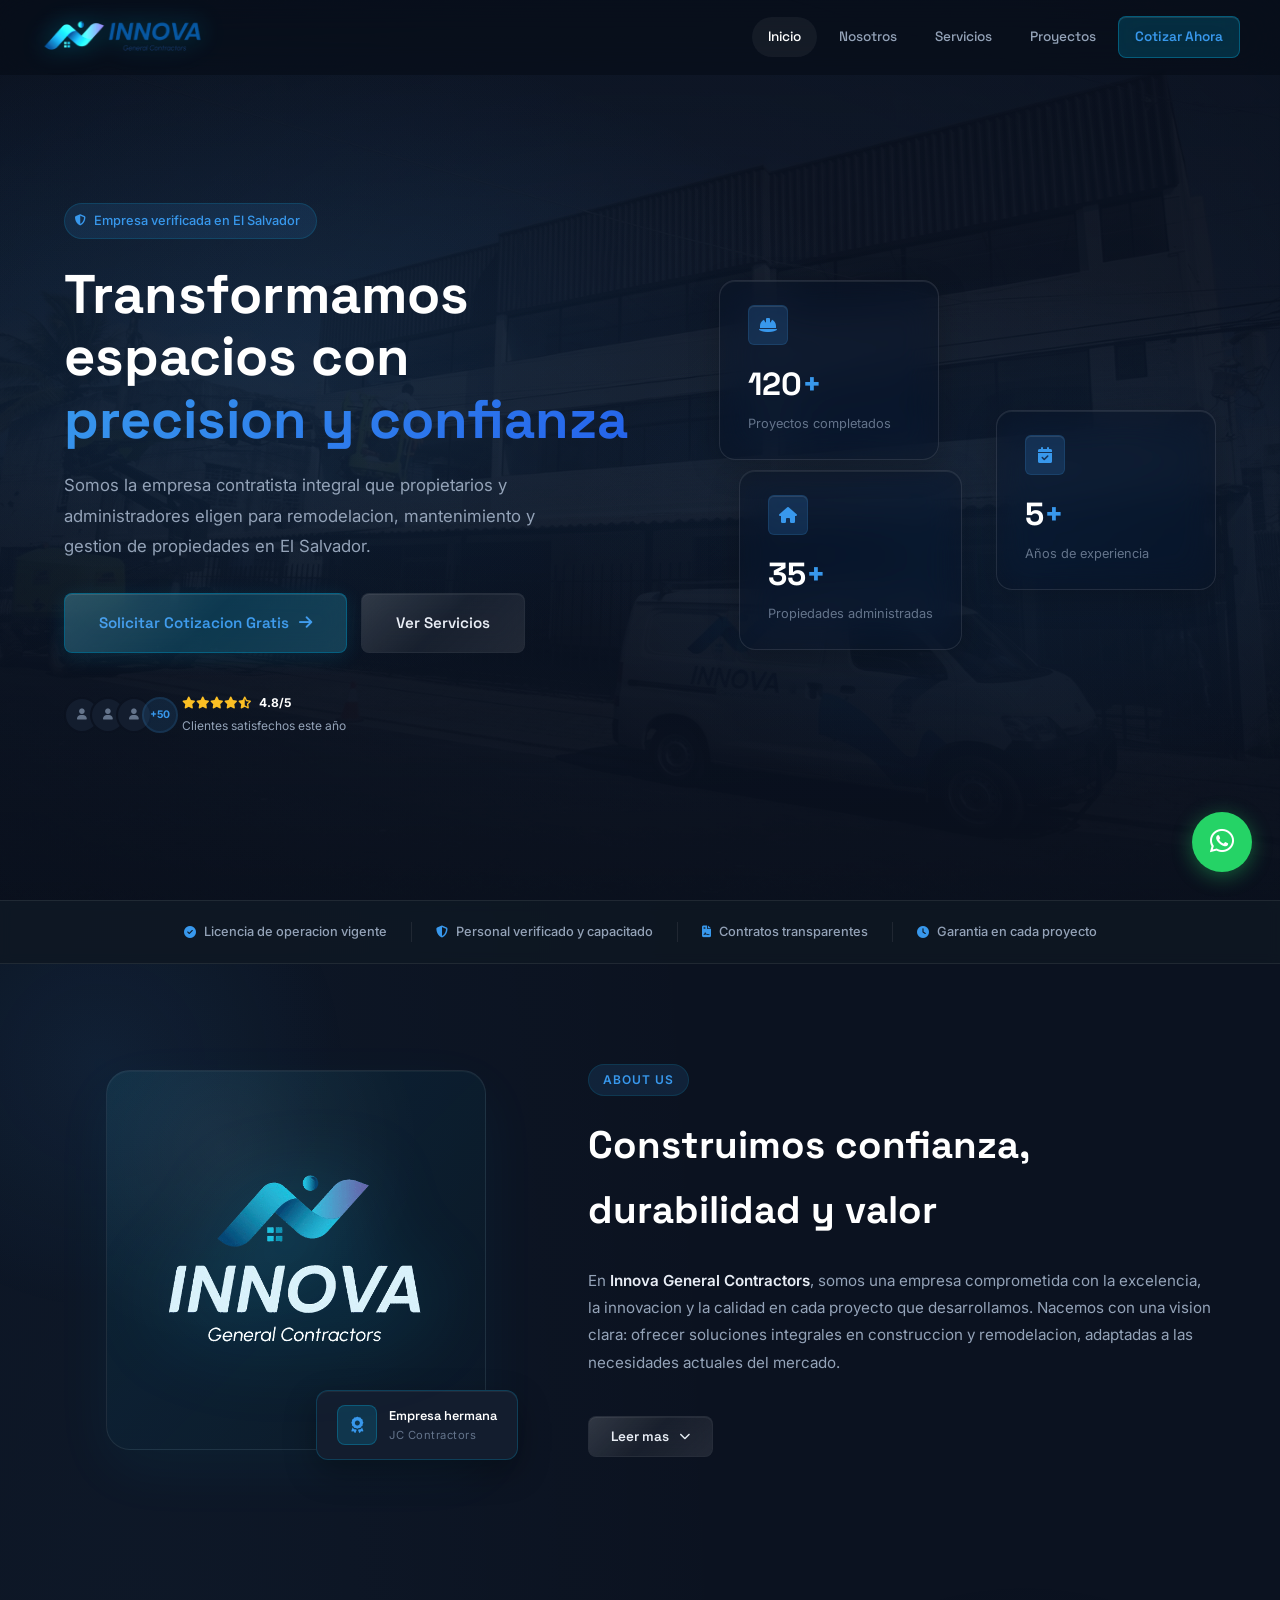
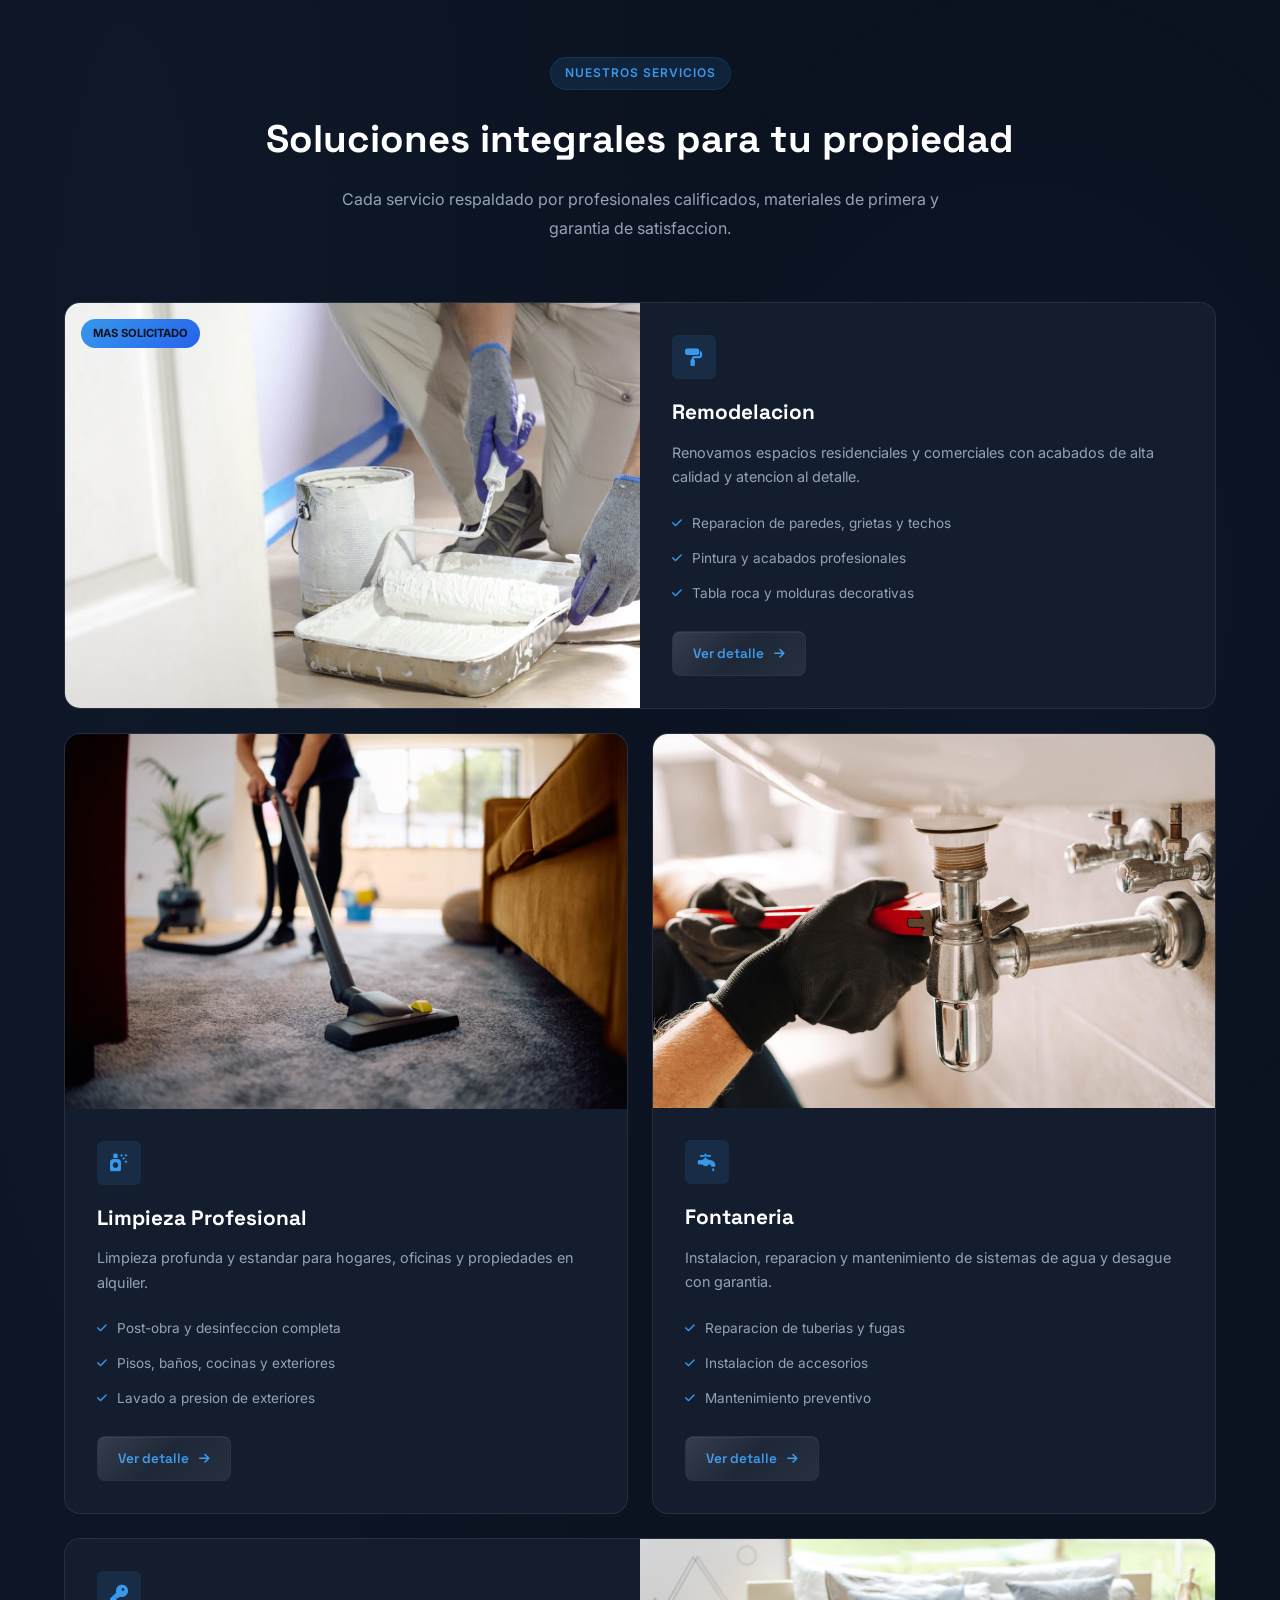
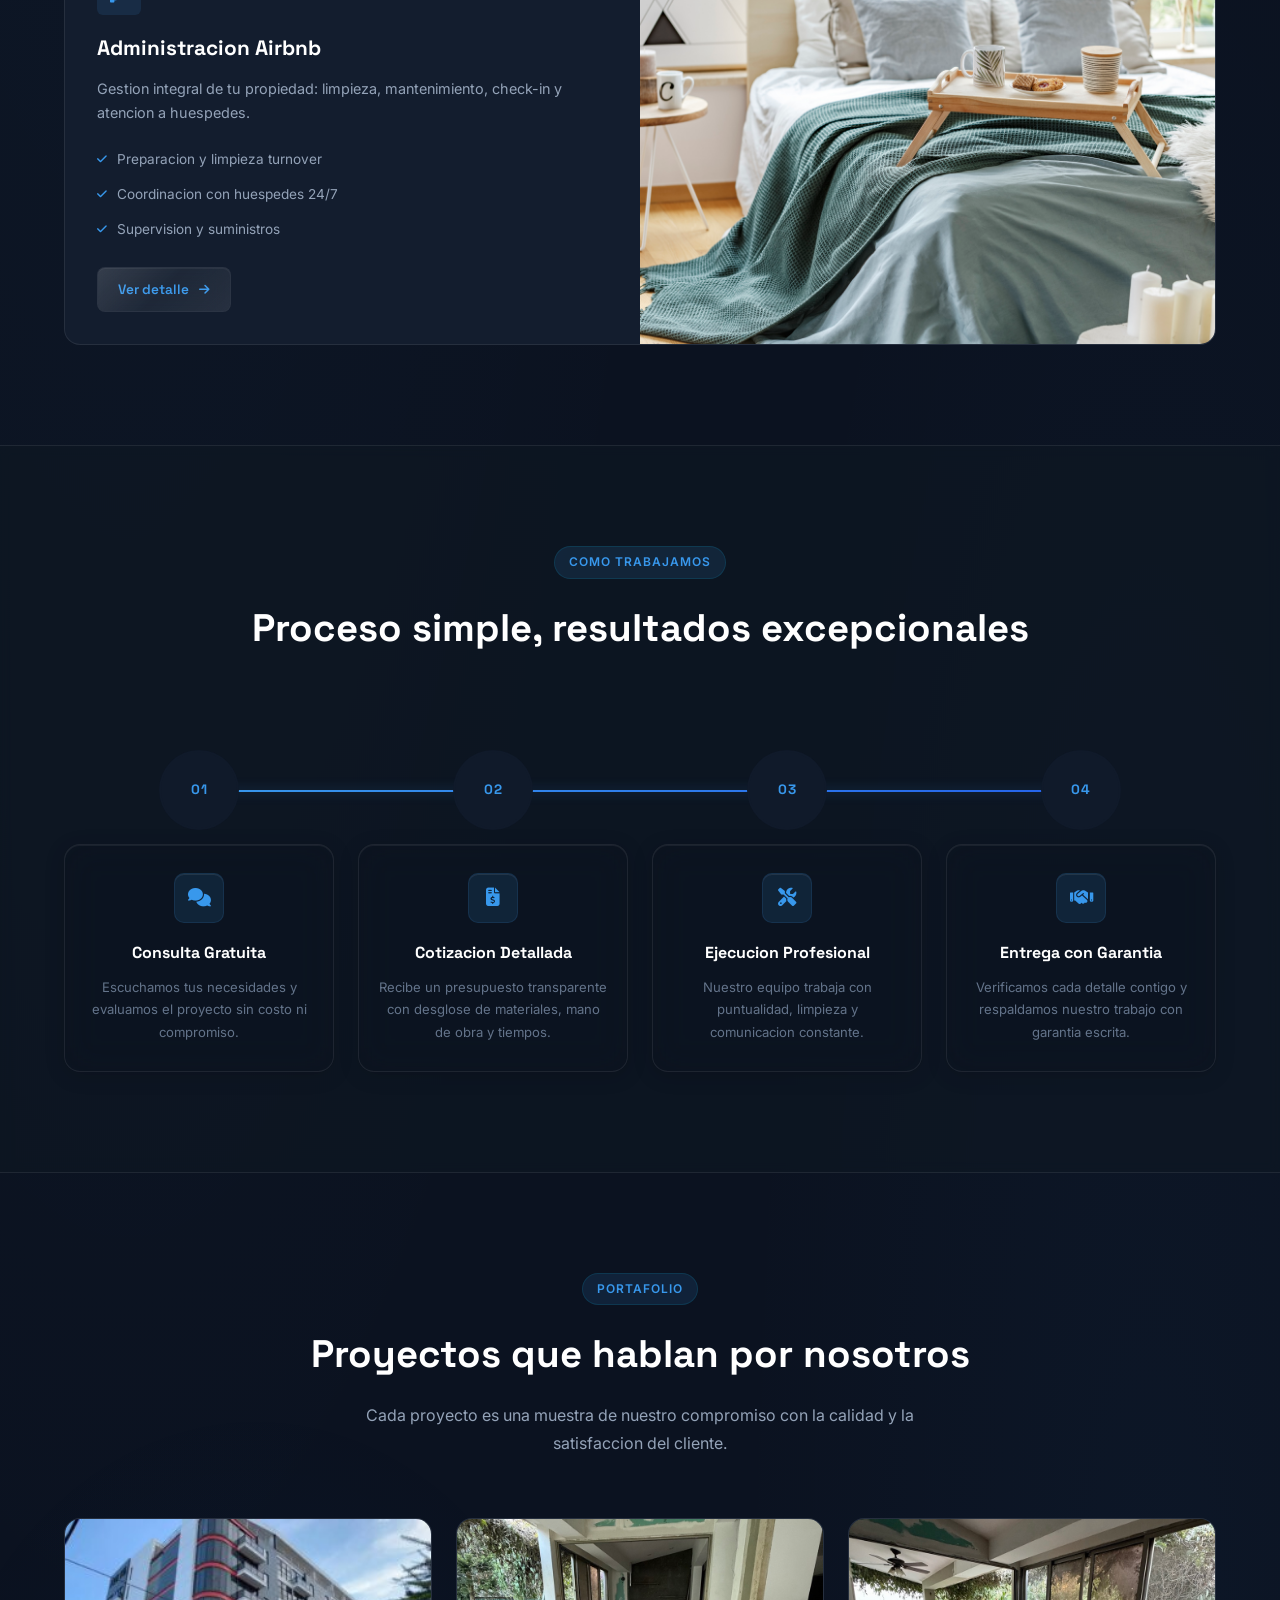
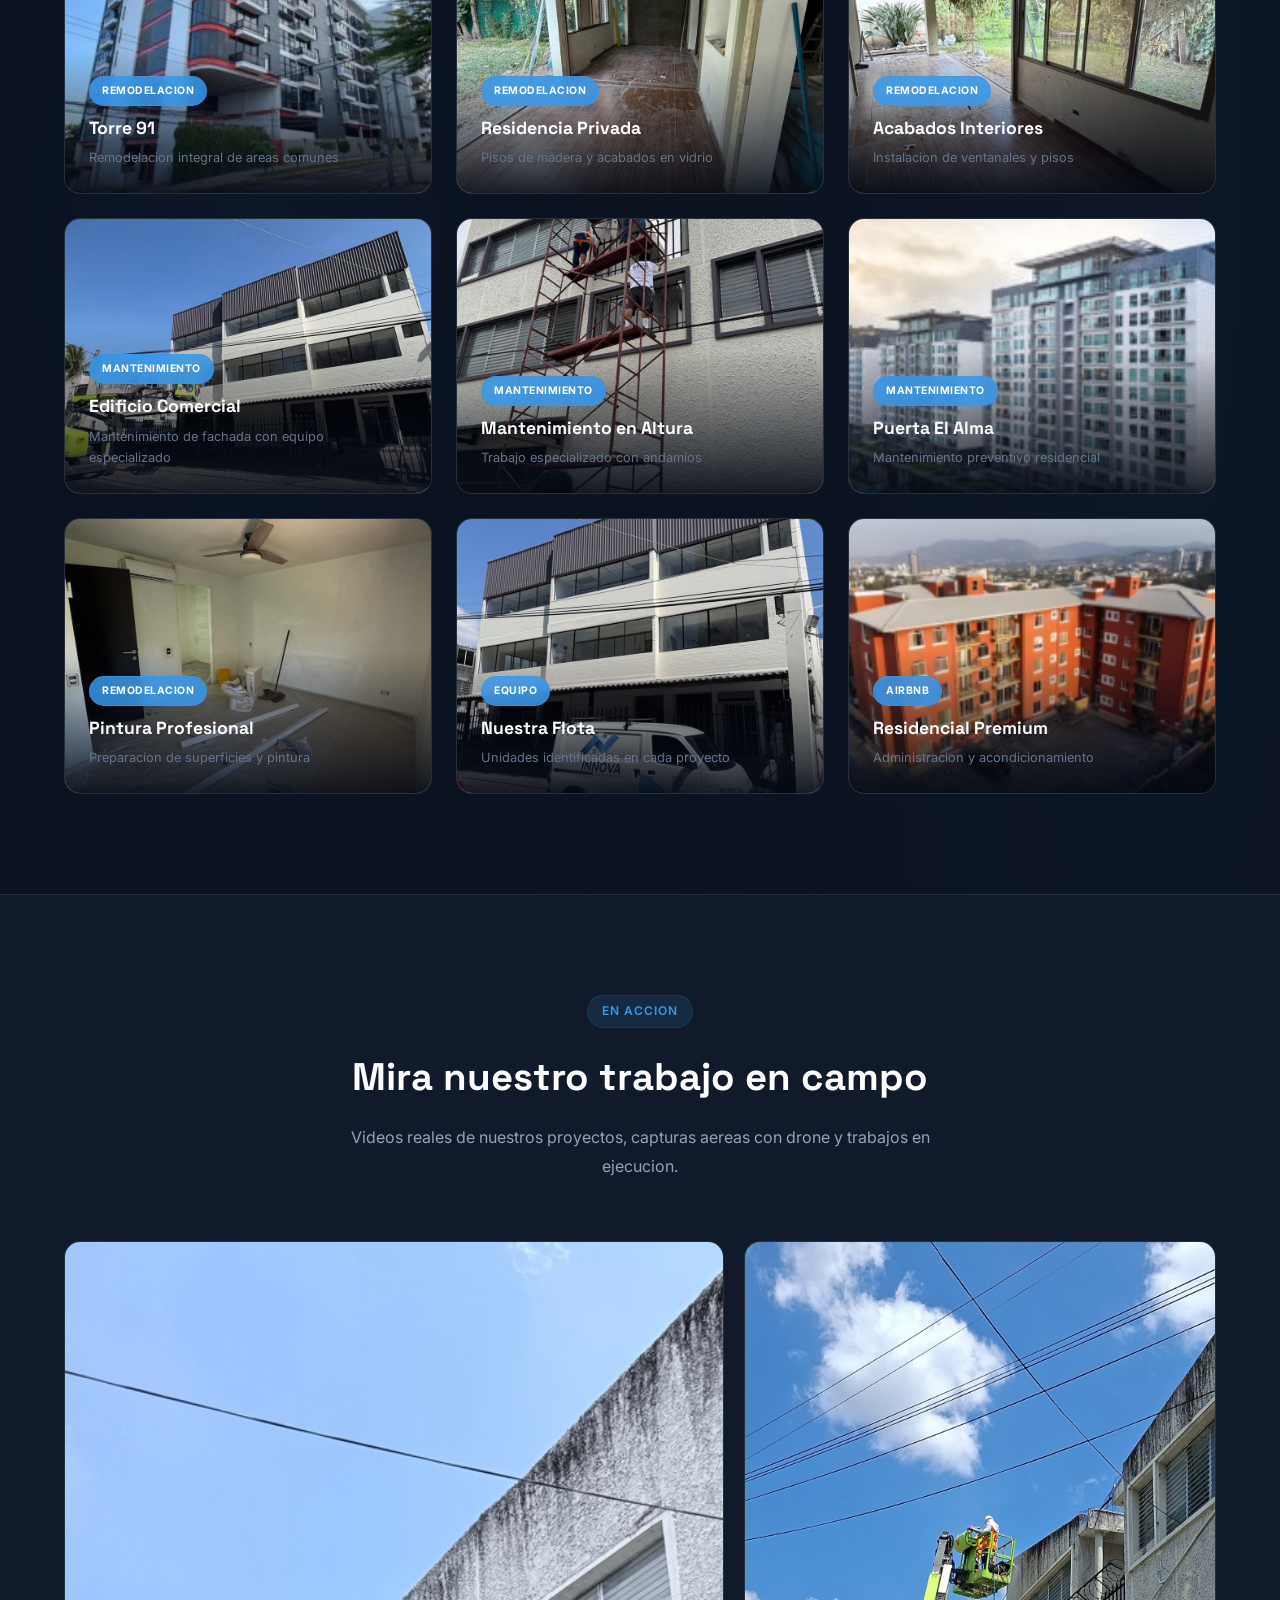
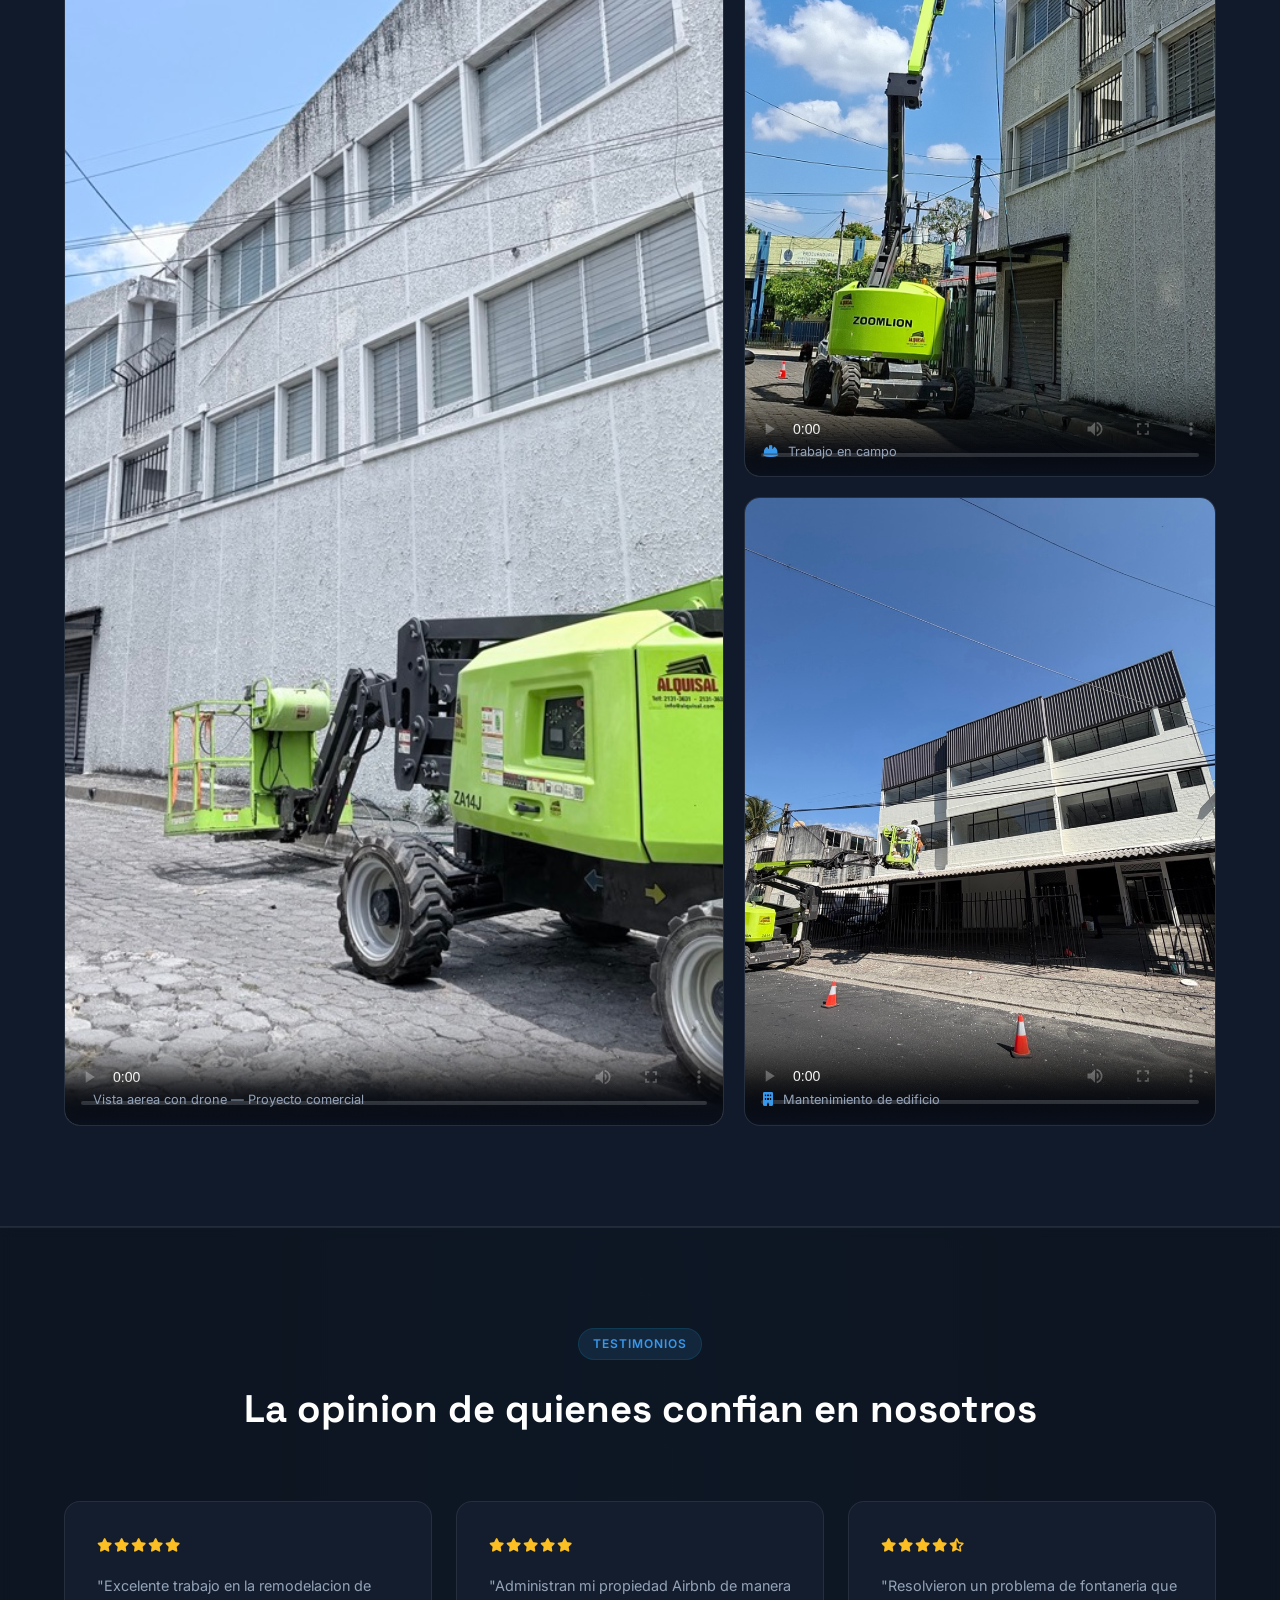
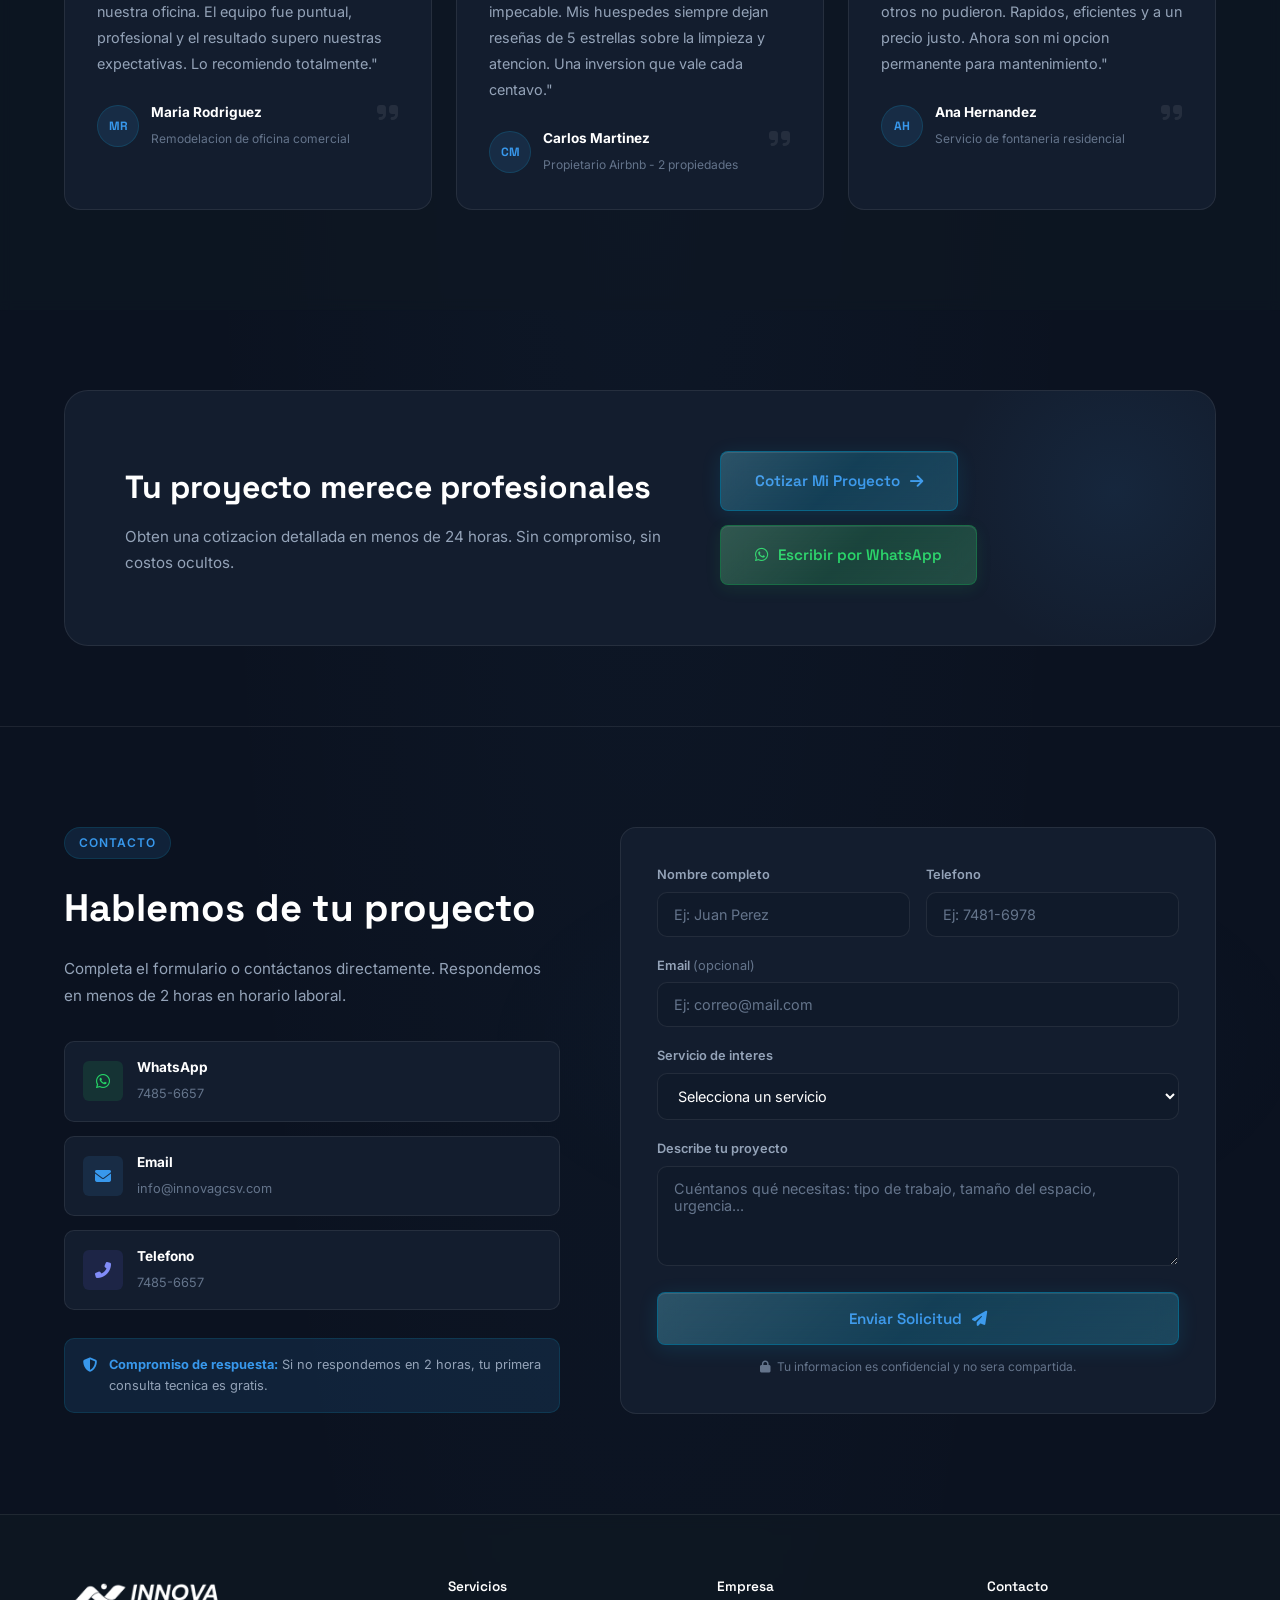
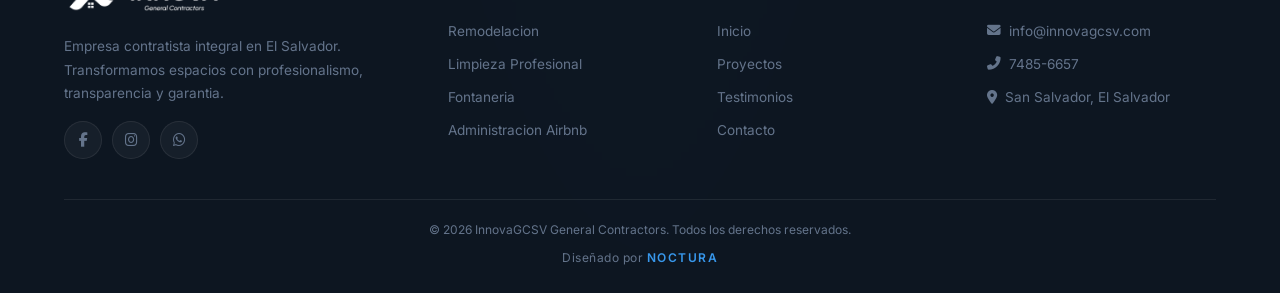
==== commit 5a6f2de9: "merge: integrar watermark, About Us y logo glow + arreglar mobile - Watermark visible en mobile (qui" ====
--- a/index.html
+++ b/index.html
@@ -35,10 +35,8 @@
     <header class="header" id="header">
         <div class="container header-inner">
             <a href="#inicio" class="logo">
-                <img src="images/logos/logo-horizontal-color.png" alt="InnovaGCSV" class="logo-img">
-                <div class="logo-text">
-                    <span class="logo-name">INNOVA</span>
-                    <span class="logo-sub">General Contractors</span>
+                <div class="logo-wrap">
+                    <img src="images/logos/logo-horizontal-color.png" alt="Innova General Contractors" class="logo-img">
                 </div>
             </a>
             <button class="nav-toggle" id="navToggle" aria-label="Menu">
@@ -46,9 +44,9 @@
             </button>
             <nav class="nav" id="nav">
                 <a href="#inicio" class="nav-link active">Inicio</a>
+                <a href="#nosotros" class="nav-link">Nosotros</a>
                 <a href="#servicios" class="nav-link">Servicios</a>
                 <a href="#proyectos" class="nav-link">Proyectos</a>
-                <a href="#testimonios" class="nav-link">Clientes</a>
                 <a href="#contacto" class="nav-link cta-nav">Cotizar Ahora</a>
             </nav>
         </div>
@@ -147,6 +145,44 @@
         </div>
     </section>
 
+    <!-- About Us -->
+    <section class="about-us" id="nosotros">
+        <div class="container">
+            <div class="about-grid">
+                <div class="about-visual" data-animate="fade-up">
+                    <div class="about-image-wrap">
+                        <img src="images/logo.png" alt="Innova General Contractors" class="about-img">
+                    </div>
+                    <div class="about-badge">
+                        <div class="about-badge-icon"><i class="fas fa-award"></i></div>
+                        <div>
+                            <strong>Empresa hermana</strong>
+                            <span>JC Contractors</span>
+                        </div>
+                    </div>
+                </div>
+                <div class="about-content" data-animate="fade-up" data-delay="100">
+                    <span class="section-tag">About Us</span>
+                    <h2 class="section-title">Construimos confianza, durabilidad y valor</h2>
+                    <div class="about-text" id="aboutText">
+                        <p>En <strong>Innova General Contractors</strong>, somos una empresa comprometida con la excelencia, la innovacion y la calidad en cada proyecto que desarrollamos. Nacemos con una vision clara: ofrecer soluciones integrales en construccion y remodelacion, adaptadas a las necesidades actuales del mercado.</p>
+                        <div class="about-more" id="aboutMore">
+                            <p>Formamos parte de una solida trayectoria al ser empresa hermana de <strong>JC Contractors</strong>, lo que nos permite respaldar cada uno de nuestros servicios con experiencia comprobada, conocimiento tecnico y altos estandares de ejecucion.</p>
+                            <p>Contamos con un equipo de profesionales altamente capacitados, con experiencia y formacion en los <strong>Estados Unidos</strong>, lo que garantiza procesos eficientes, tecnicas actualizadas y resultados que cumplen con estandares internacionales.</p>
+                            <p>En cada proyecto, nos enfocamos en la planificacion, el detalle y la satisfaccion del cliente, asegurando entregas puntuales y trabajos de alta calidad. Nuestro compromiso es construir confianza, durabilidad y valor en cada espacio que transformamos.</p>
+                            <p class="about-highlight">En Innova General Contractors, no solo construimos estructuras... <strong>construimos relaciones a largo plazo.</strong></p>
+                        </div>
+                    </div>
+                    <button class="btn btn-ghost about-toggle" id="aboutToggle" type="button" aria-expanded="false">
+                        <span class="toggle-more">Leer mas</span>
+                        <span class="toggle-less">Leer menos</span>
+                        <i class="fas fa-chevron-down"></i>
+                    </button>
+                </div>
+            </div>
+        </div>
+    </section>
+
     <!-- Services -->
     <section class="services" id="servicios">
         <div class="container">
@@ -188,7 +224,7 @@
                         <ul class="service-features">
                             <li><i class="fas fa-check"></i> Post-obra y desinfeccion completa</li>
                             <li><i class="fas fa-check"></i> Pisos, baños, cocinas y exteriores</li>
-                            <li><i class="fas fa-check"></i> Lavado a presion y electrodomesticos</li>
+                            <li><i class="fas fa-check"></i> Lavado a presion de exteriores</li>
                         </ul>
                         <a href="servicios/limpieza.html" class="btn btn-outline-dark">Ver detalle <i class="fas fa-arrow-right"></i></a>
                     </div>
--- a/css/styles.css
+++ b/css/styles.css
@@ -48,6 +48,60 @@
         radial-gradient(ellipse 70% 50% at 50% 80%, rgba(91,184,245,.03) 0%, transparent 50%);
     overflow-x: hidden;
     -webkit-font-smoothing: antialiased;
+    position: relative;
+}
+
+/* Global watermark (fixed background image) */
+body::before {
+    content: '';
+    position: fixed;
+    inset: 0;
+    width: 100vw;
+    height: 100vh;
+    background-image: url('../images/watermark.jpeg');
+    background-size: cover;
+    background-position: center center;
+    background-repeat: no-repeat;
+    /* background-attachment: fixed se quita porque iOS no lo soporta;
+       position: fixed ya logra el efecto de marca de agua estatica */
+    opacity: 0.18;
+    filter: grayscale(20%) contrast(0.95) saturate(1.1);
+    pointer-events: none;
+    z-index: 0;
+    will-change: transform;
+}
+
+/* Dark overlay on top of watermark for readability */
+body::after {
+    content: '';
+    position: fixed;
+    inset: 0;
+    background:
+        linear-gradient(180deg, rgba(5,10,20,.35) 0%, rgba(5,10,20,.55) 100%),
+        radial-gradient(ellipse at center, transparent 30%, rgba(5,10,20,.5) 100%);
+    pointer-events: none;
+    z-index: 0;
+}
+
+/* Ensure all content stays above watermark */
+.header, .loader, .hero, .trust-bar, .about-us, .services, .process,
+.projects, .video-showcase, .testimonials, .cta-section, .contact, .footer,
+.whatsapp-float, .lightbox { position: relative; z-index: 1; }
+
+/* Mobile: refuerzo del watermark para iOS/Android */
+@media (max-width: 1024px) {
+    body::before {
+        position: fixed;
+        background-attachment: scroll;
+        background-size: cover;
+        opacity: 0.15;
+    }
+}
+@media (max-width: 768px) {
+    body::before {
+        opacity: 0.13;
+        filter: grayscale(30%) contrast(0.9) saturate(1.05);
+    }
 }
 
 .container { max-width: 1200px; margin: 0 auto; padding: 0 24px; }
@@ -177,14 +231,30 @@
     display: flex; align-items: center; justify-content: space-between;
     padding: 14px 0;
 }
-.logo { display: flex; align-items: center; gap: 12px; }
-.logo-img { height: 44px; }
-.logo-name {
-    font-family: var(--font-heading);
-    font-weight: 700; font-size: 1.15rem;
-    color: var(--white); letter-spacing: 2px;
-}
-.logo-sub { display: block; font-size: .65rem; color: var(--text-muted); letter-spacing: 1px; }
+.logo { display: flex; align-items: center; }
+.logo-wrap {
+    position: relative;
+    display: flex; align-items: center;
+    transition: var(--transition);
+}
+.logo-img {
+    height: 46px;
+    display: block;
+    filter:
+        brightness(1.4)
+        contrast(1.1)
+        drop-shadow(0 0 12px rgba(0,200,255,.35))
+        drop-shadow(0 2px 8px rgba(0,0,0,.4));
+    transition: var(--transition);
+}
+.logo:hover .logo-img {
+    filter:
+        brightness(1.5)
+        contrast(1.15)
+        drop-shadow(0 0 16px rgba(0,200,255,.55))
+        drop-shadow(0 2px 10px rgba(0,0,0,.4));
+    transform: translateY(-1px);
+}
 
 .nav { display: flex; align-items: center; gap: 6px; }
 .nav-link {
@@ -240,8 +310,9 @@
 .hero-gradient {
     position: absolute; inset: 0;
     background:
-        linear-gradient(135deg, rgba(11,18,32,.88) 0%, rgba(11,18,32,.65) 40%, rgba(11,18,32,.75) 100%),
-        radial-gradient(ellipse 80% 60% at 20% 40%, rgba(56,152,236,.1) 0%, transparent 60%);
+        radial-gradient(ellipse 80% 60% at 20% 40%, rgba(56,152,236,.1) 0%, transparent 60%),
+        radial-gradient(ellipse 60% 50% at 80% 60%, rgba(56,152,236,.08) 0%, transparent 60%),
+        linear-gradient(180deg, rgba(11,18,32,.5) 0%, rgba(15,29,51,.4) 50%, rgba(11,18,32,.65) 100%);
 }
 .hero-grid-pattern { display: none; }
 
@@ -352,7 +423,9 @@
     border-top: 1px solid var(--border);
     border-bottom: 1px solid var(--border);
     padding: 20px 0;
-    background: var(--bg-surface);
+    background: rgba(15, 25, 35, .6);
+    backdrop-filter: blur(6px);
+    -webkit-backdrop-filter: blur(6px);
 }
 .trust-bar-inner {
     display: flex; align-items: center; justify-content: center;
@@ -365,6 +438,127 @@
 }
 .trust-item i { color: var(--cyan); font-size: .75rem; }
 .trust-divider { width: 1px; height: 20px; background: var(--border); }
+
+/* ---- ABOUT US ---- */
+.about-us {
+    padding: 100px 0;
+    position: relative;
+    overflow: hidden;
+}
+.about-us::before {
+    content: '';
+    position: absolute;
+    top: -150px; left: -150px;
+    width: 500px; height: 500px;
+    background: radial-gradient(circle, var(--cyan-glow) 0%, transparent 70%);
+    border-radius: 50%;
+    pointer-events: none;
+}
+.about-grid {
+    display: grid;
+    grid-template-columns: .85fr 1.15fr;
+    gap: 60px;
+    align-items: center;
+    position: relative;
+    z-index: 1;
+}
+.about-visual {
+    position: relative;
+    display: flex;
+    align-items: center;
+    justify-content: center;
+}
+.about-image-wrap {
+    width: 100%;
+    aspect-ratio: 1;
+    max-width: 380px;
+    display: flex; align-items: center; justify-content: center;
+    background: linear-gradient(135deg, rgba(0,200,255,.08) 0%, rgba(0,200,255,.02) 100%);
+    border: 1px solid var(--border);
+    border-radius: 24px;
+    padding: 40px;
+    box-shadow: inset 0 1px 0 rgba(255,255,255,.04), 0 20px 60px rgba(0,200,255,.05);
+    position: relative;
+    overflow: hidden;
+}
+.about-image-wrap::before {
+    content: '';
+    position: absolute; inset: 0;
+    background: radial-gradient(circle at 30% 20%, rgba(255,255,255,.06) 0%, transparent 50%);
+}
+.about-img {
+    width: 100%; height: 100%;
+    object-fit: contain;
+    filter: drop-shadow(0 10px 40px rgba(0,200,255,.3));
+    position: relative; z-index: 1;
+}
+.about-badge {
+    position: absolute;
+    bottom: -10px; right: 10px;
+    display: flex; align-items: center; gap: 12px;
+    padding: 14px 20px;
+    background: var(--bg-card);
+    border: 1px solid rgba(0,200,255,.2);
+    border-radius: 12px;
+    backdrop-filter: blur(16px); -webkit-backdrop-filter: blur(16px);
+    box-shadow: 0 12px 32px rgba(0,0,0,.3), inset 0 1px 0 rgba(255,255,255,.06);
+}
+.about-badge-icon {
+    width: 40px; height: 40px; border-radius: 8px;
+    background: rgba(0,200,255,.15);
+    border: 1px solid rgba(0,200,255,.25);
+    display: flex; align-items: center; justify-content: center;
+    color: var(--cyan); font-size: 1rem;
+}
+.about-badge strong {
+    display: block; font-size: .8rem; color: var(--white);
+    font-family: var(--font-heading); font-weight: 600;
+}
+.about-badge span {
+    display: block; font-size: .7rem; color: var(--text-muted);
+    letter-spacing: .5px;
+}
+.about-content .section-tag { margin-bottom: 16px; }
+.about-content .section-title { margin-bottom: 24px; text-align: left; }
+.about-text p {
+    font-size: .95rem;
+    color: var(--text-secondary);
+    line-height: 1.8;
+    margin-bottom: 16px;
+}
+.about-text strong { color: var(--text-primary); font-weight: 600; }
+.about-more {
+    max-height: 0;
+    overflow: hidden;
+    opacity: 0;
+    transition: max-height .5s ease, opacity .4s ease .1s;
+}
+.about-more.expanded {
+    max-height: 1200px;
+    opacity: 1;
+}
+.about-highlight {
+    padding: 16px 20px;
+    margin-top: 20px;
+    background: rgba(0,200,255,.06);
+    border-left: 3px solid var(--cyan);
+    border-radius: 0 8px 8px 0;
+    color: var(--text-primary) !important;
+    font-style: italic;
+}
+.about-toggle {
+    margin-top: 24px;
+    padding: 11px 22px;
+    font-size: .85rem;
+}
+.about-toggle i {
+    transition: transform .3s;
+    font-size: .7rem;
+}
+.about-toggle.expanded i { transform: rotate(180deg); }
+.about-toggle .toggle-less { display: none; }
+.about-toggle.expanded .toggle-more { display: none; }
+.about-toggle.expanded .toggle-less { display: inline; }
 
 /* ---- SECTION HEADER ---- */
 .section-header { text-align: center; margin-bottom: 60px; }
@@ -462,7 +656,9 @@
 /* ---- PROCESS (Timeline) ---- */
 .process {
     padding: 100px 0;
-    background: var(--bg-surface);
+    background: rgba(15, 25, 35, .55);
+    backdrop-filter: blur(6px);
+    -webkit-backdrop-filter: blur(6px);
     border-top: 1px solid var(--border);
     border-bottom: 1px solid var(--border);
     overflow: hidden;
@@ -727,7 +923,13 @@
 }
 
 /* ---- TESTIMONIALS ---- */
-.testimonials { padding: 100px 0; background: var(--bg-surface); border-top: 1px solid var(--border); }
+.testimonials {
+    padding: 100px 0;
+    background: rgba(15, 25, 35, .55);
+    backdrop-filter: blur(6px);
+    -webkit-backdrop-filter: blur(6px);
+    border-top: 1px solid var(--border);
+}
 .testimonials-grid {
     display: grid;
     grid-template-columns: repeat(3, 1fr);
@@ -885,7 +1087,9 @@
 
 /* ---- FOOTER ---- */
 .footer {
-    background: var(--bg-surface);
+    background: rgba(15, 25, 35, .7);
+    backdrop-filter: blur(8px);
+    -webkit-backdrop-filter: blur(8px);
     border-top: 1px solid var(--border);
     padding: 60px 0 24px;
 }
@@ -999,6 +1203,13 @@
     .hero-actions { justify-content: center; }
     .hero-trust { justify-content: center; }
     .hero-visual { display: none; }
+    .about-grid { grid-template-columns: 1fr; gap: 40px; }
+    .about-visual { max-width: 380px; margin: 0 auto; }
+    .about-content .section-title { text-align: center; }
+    .about-content .section-tag { display: block; text-align: center; }
+    .about-toggle { margin-left: auto; margin-right: auto; display: inline-flex; }
+    .about-content { text-align: center; display: flex; flex-direction: column; align-items: center; }
+    .about-text { text-align: left; }
     .services-grid { grid-template-columns: 1fr; }
     .service-featured { grid-template-columns: 1fr; }
     .service-featured-reverse { grid-template-columns: 1fr; }
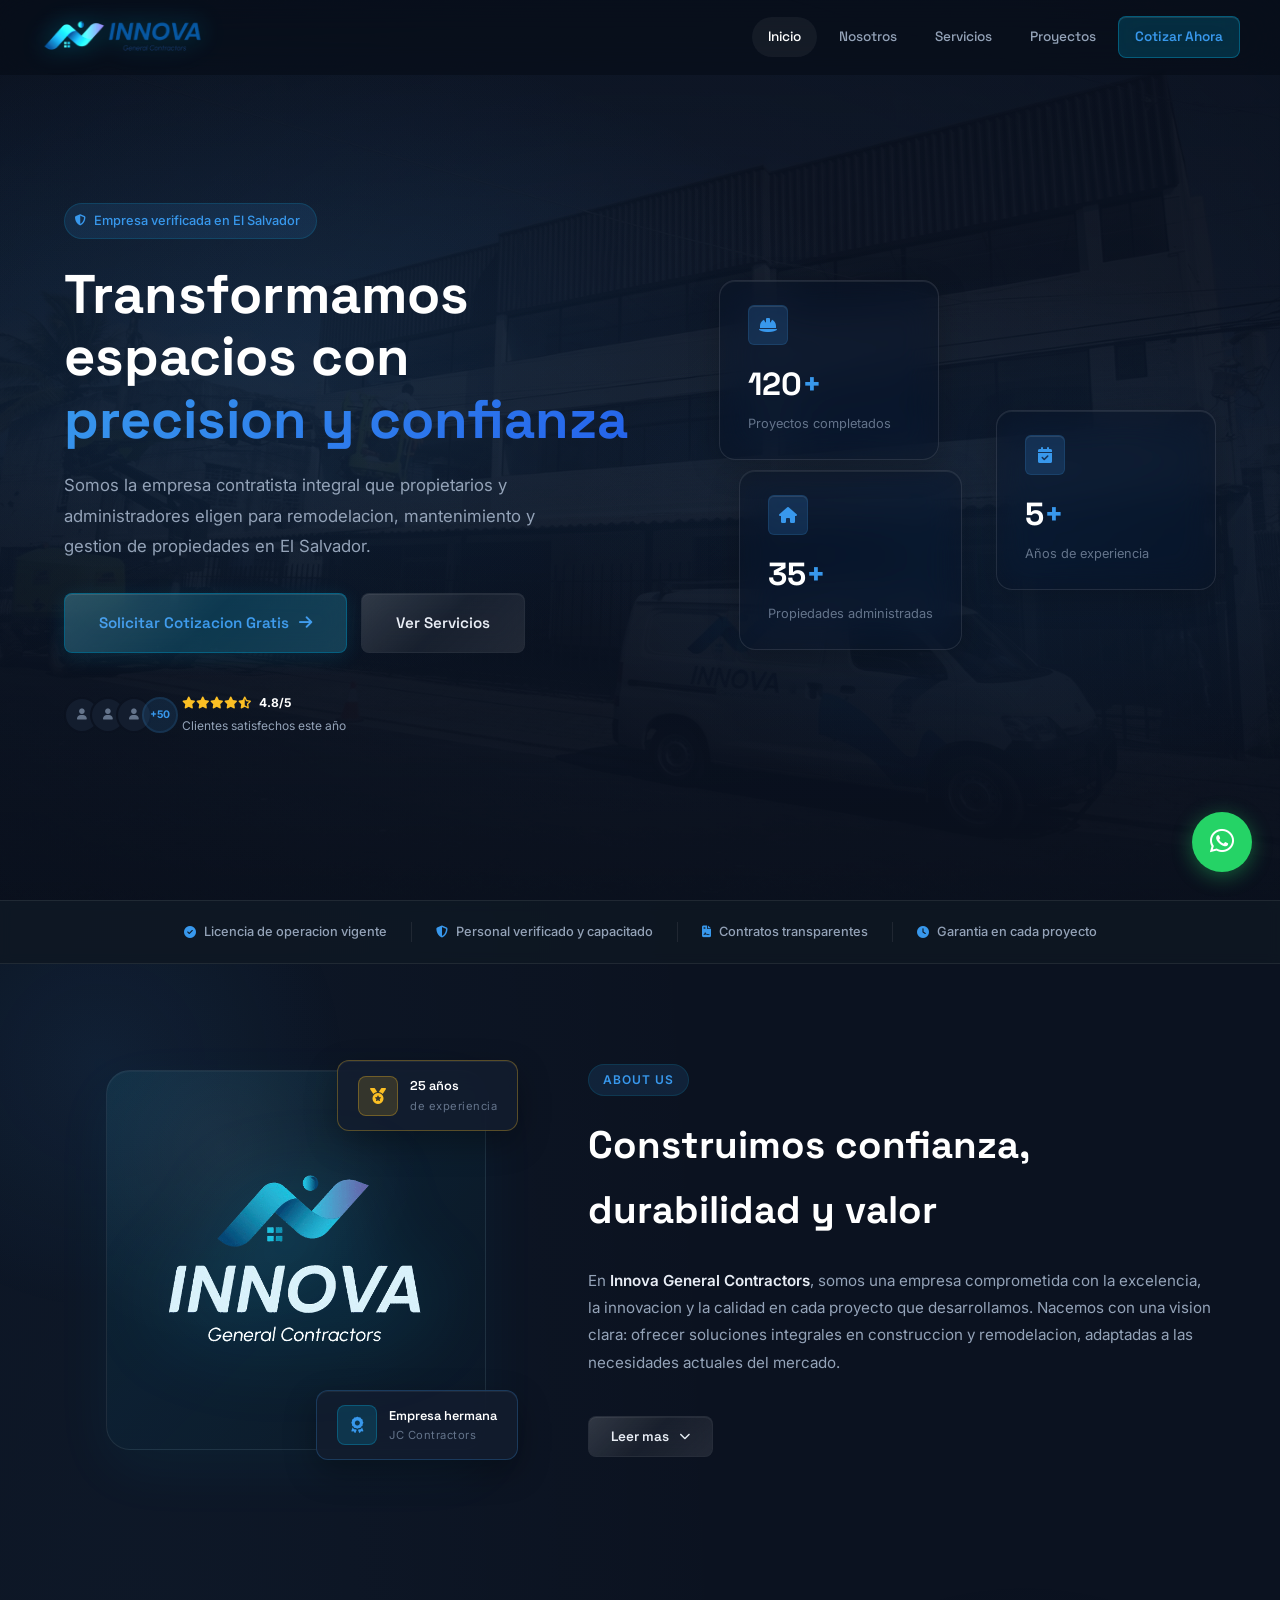
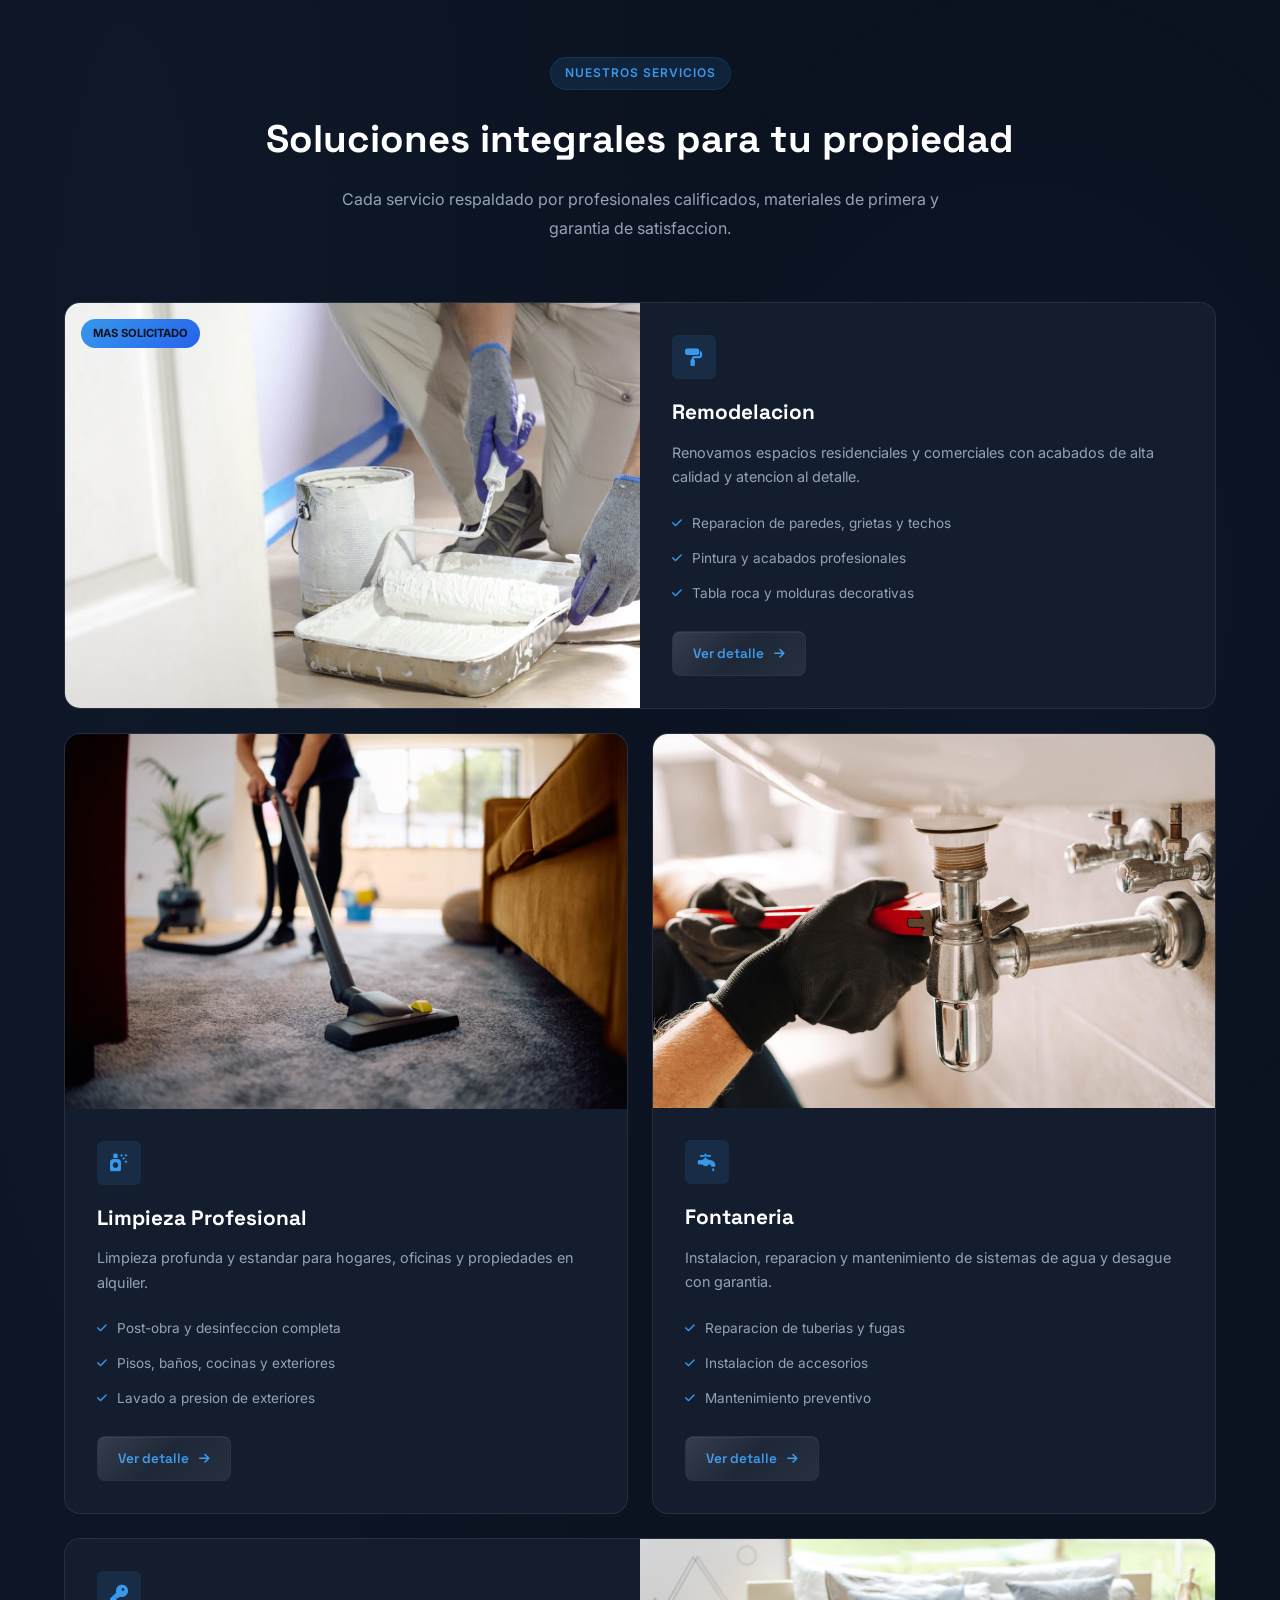
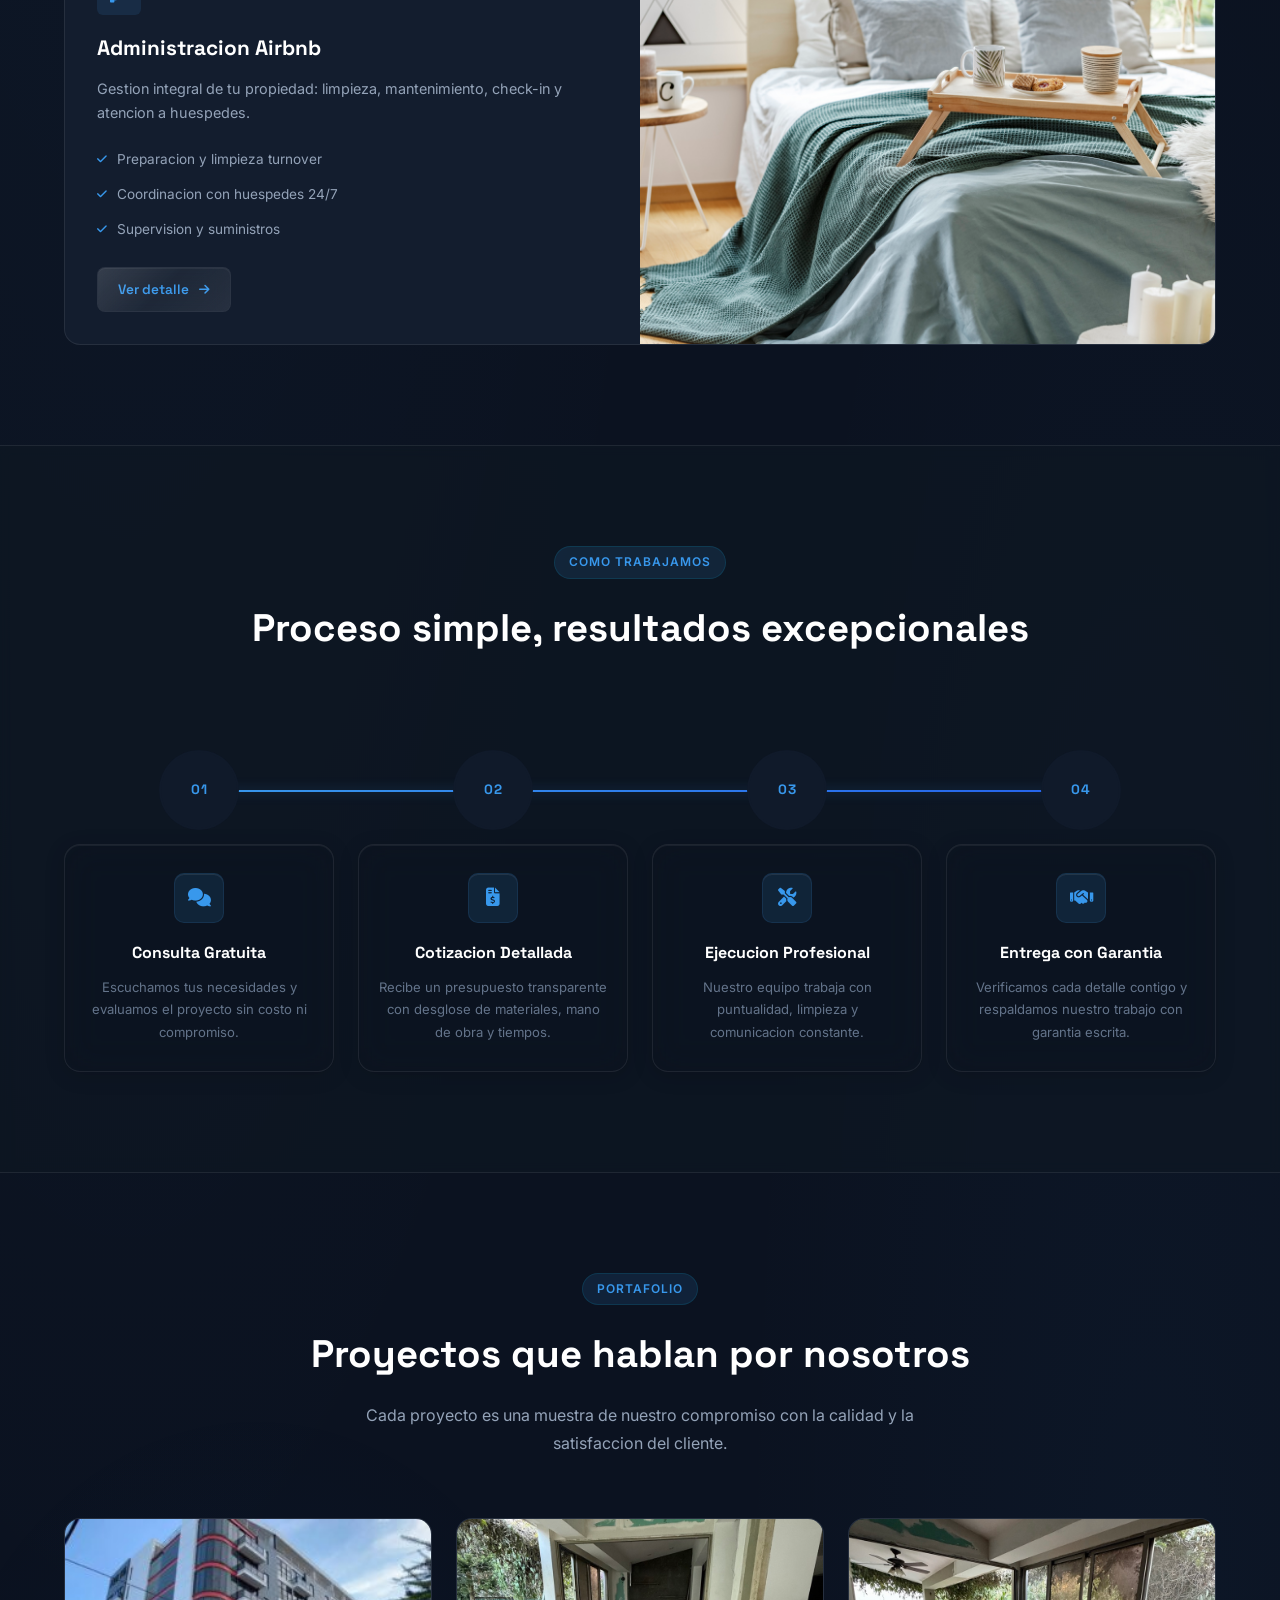
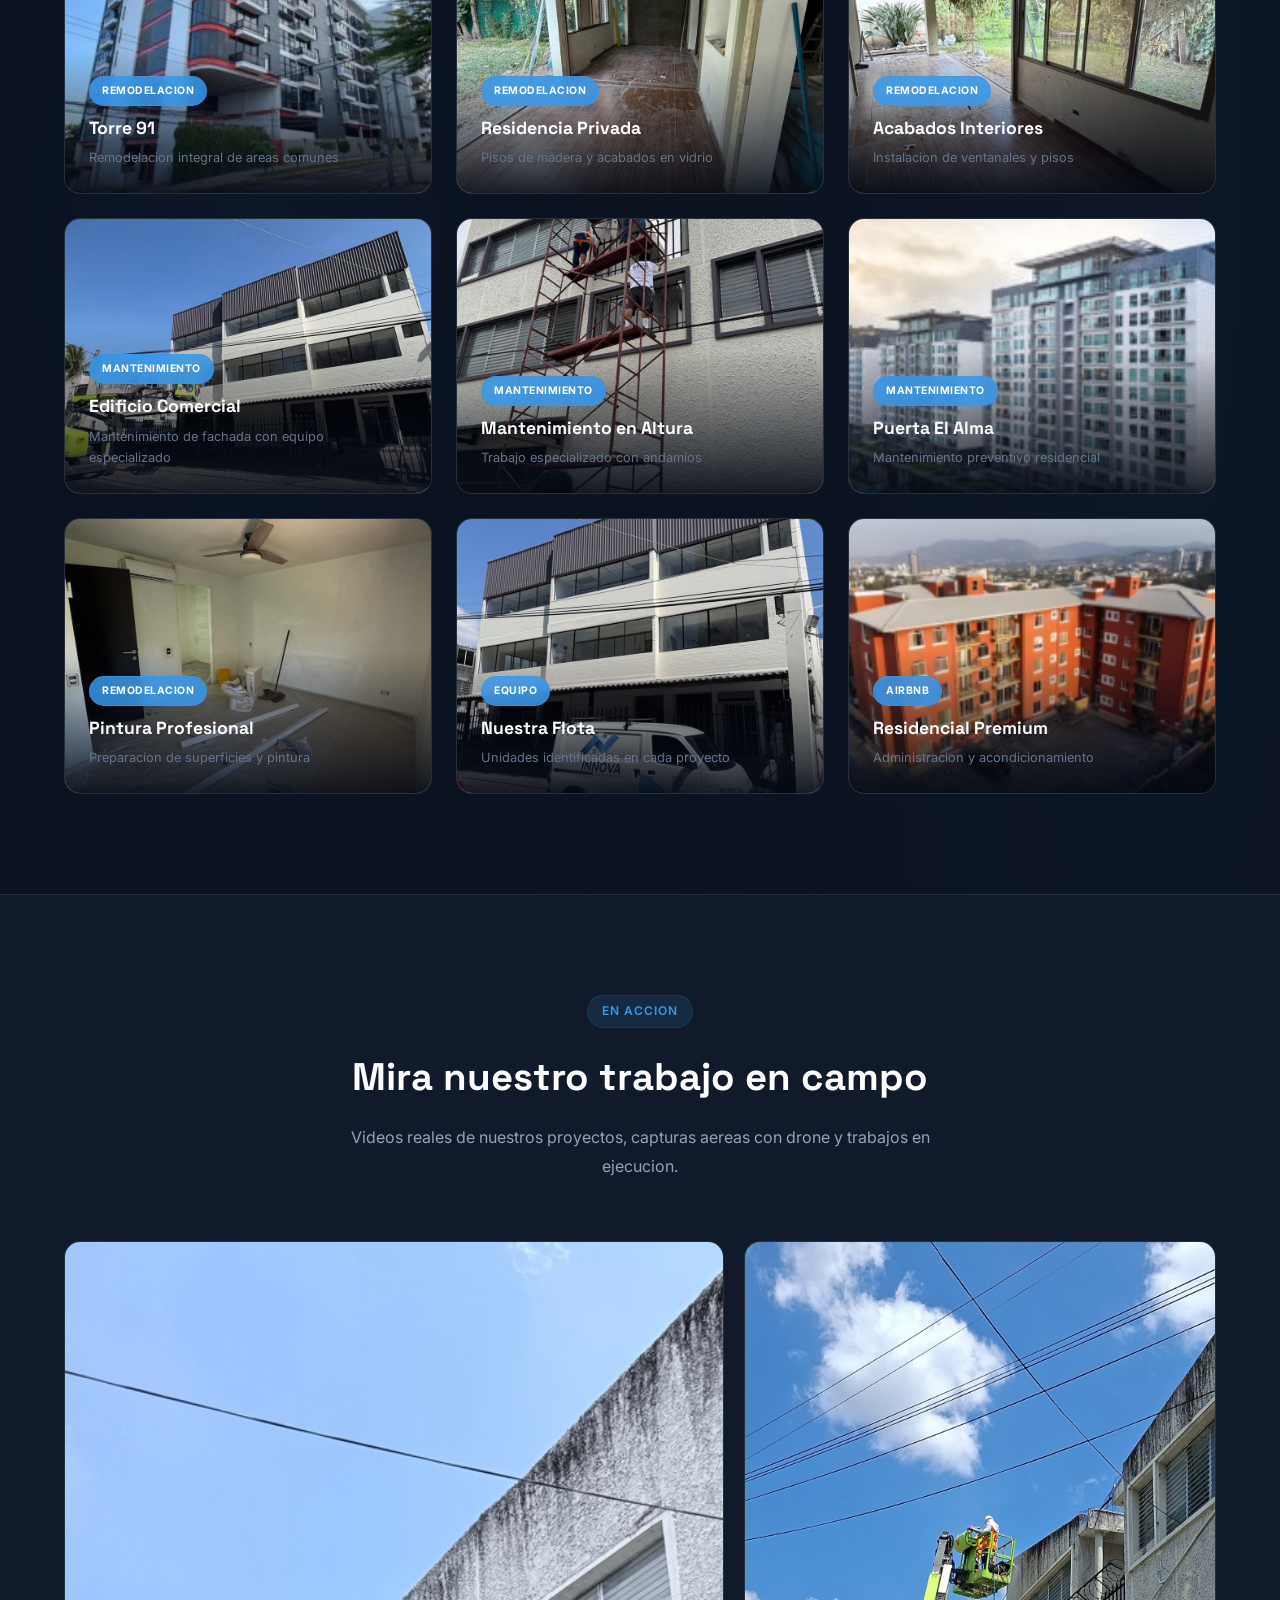
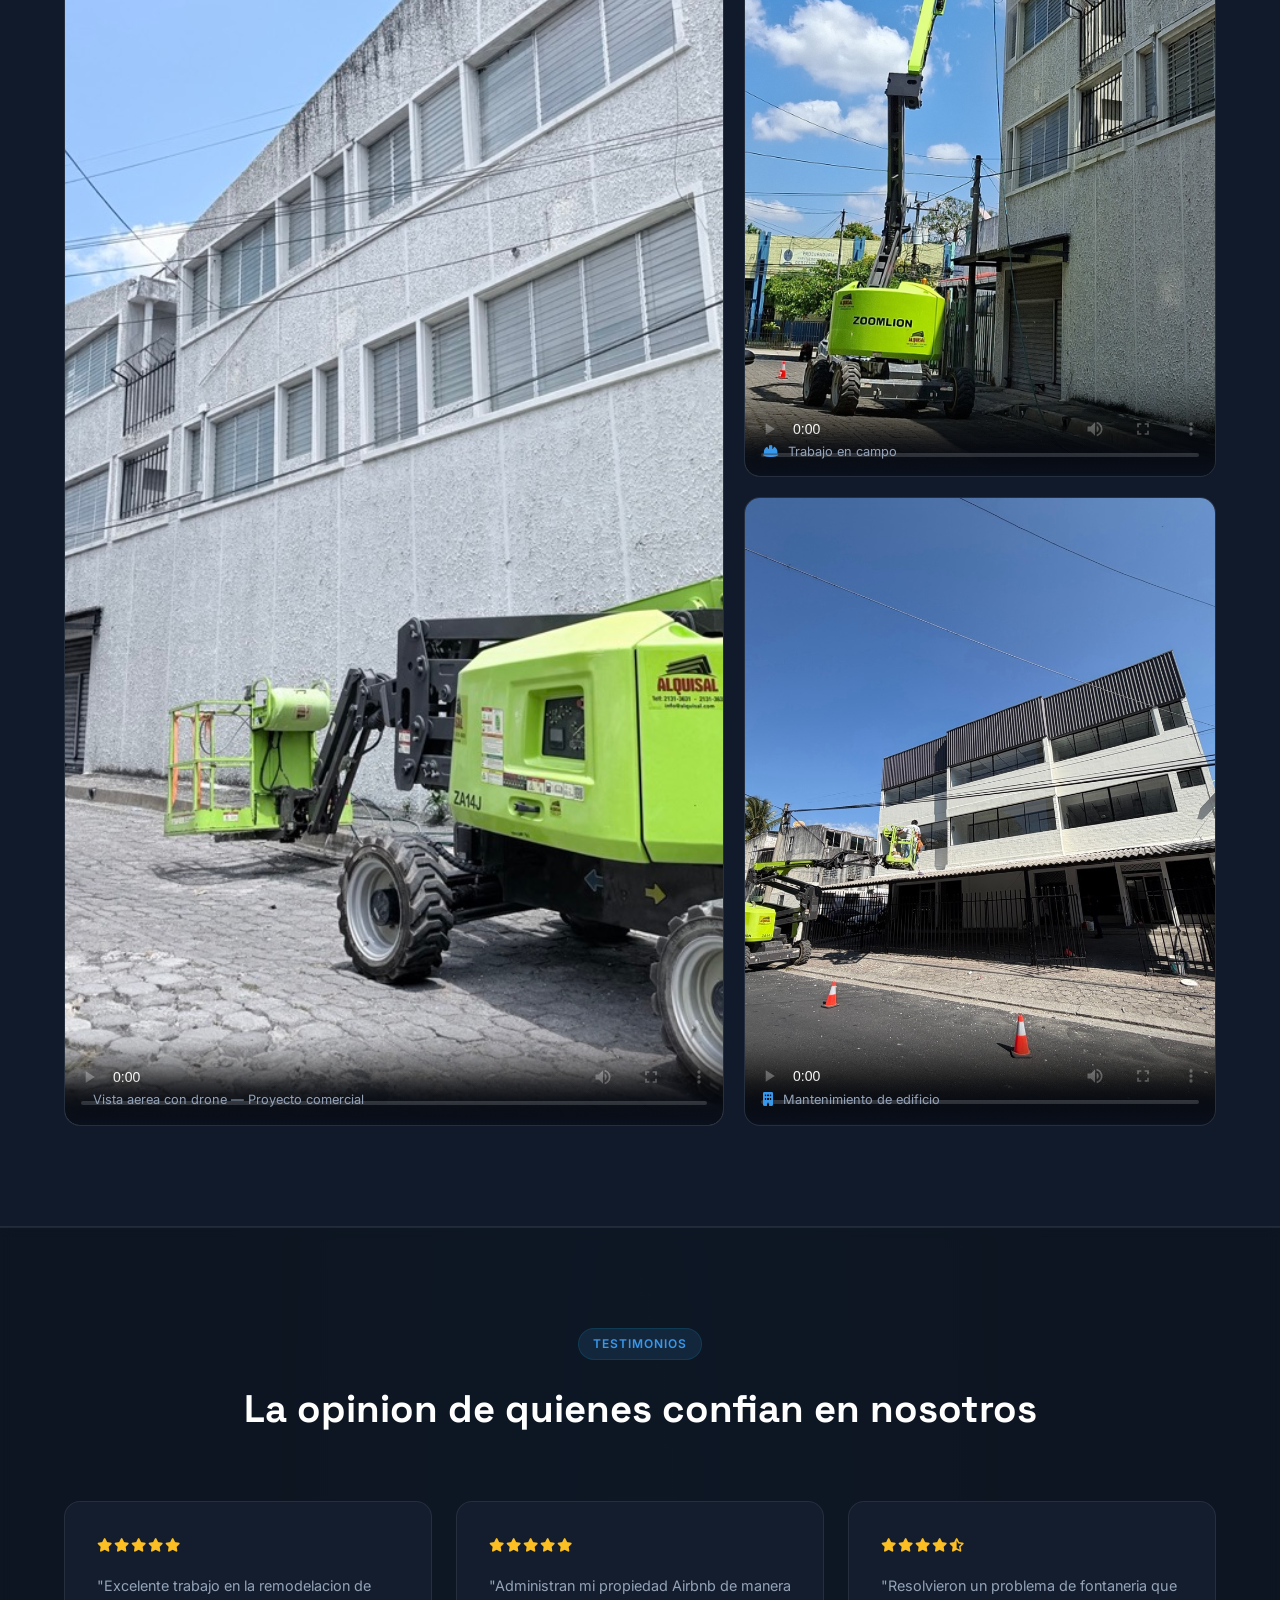
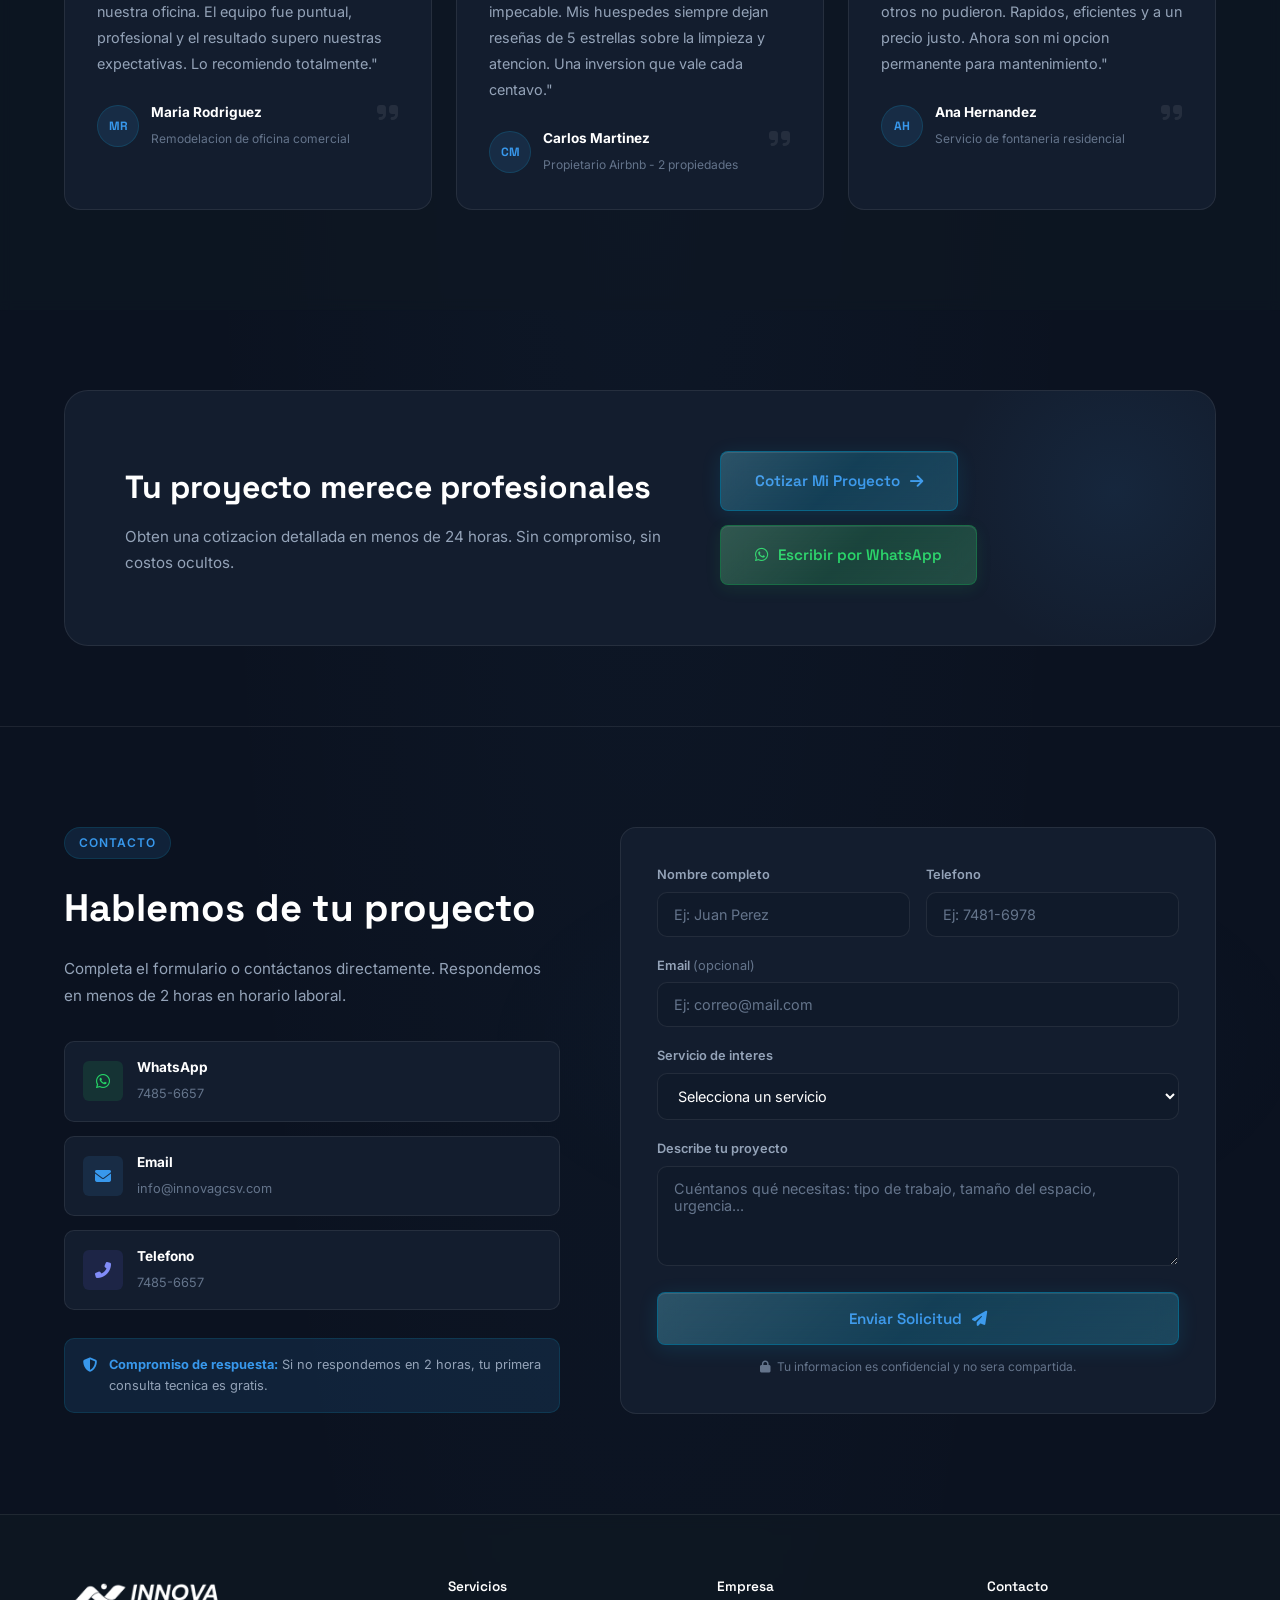
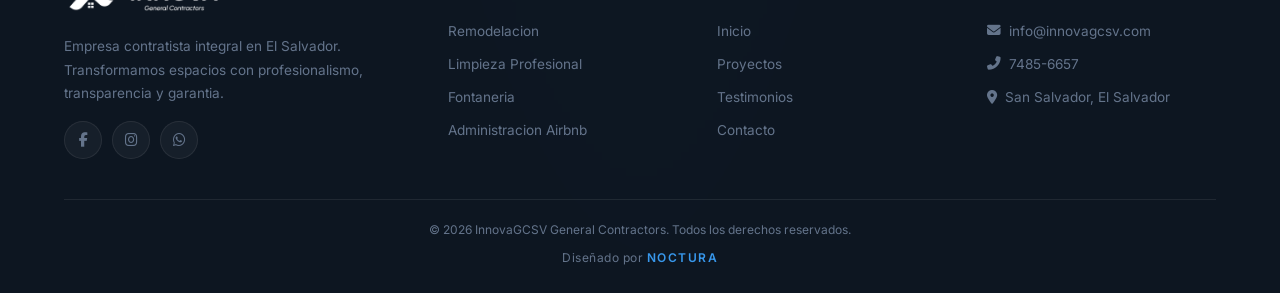
==== commit 50c3d12c: "feat: agregar 25 años de experiencia en About Us - Resalta '25 años de experiencia' inline en el par" ====
--- a/index.html
+++ b/index.html
@@ -160,6 +160,13 @@
                             <span>JC Contractors</span>
                         </div>
                     </div>
+                    <div class="about-badge about-badge-years">
+                        <div class="about-badge-icon"><i class="fas fa-medal"></i></div>
+                        <div>
+                            <strong>25 años</strong>
+                            <span>de experiencia</span>
+                        </div>
+                    </div>
                 </div>
                 <div class="about-content" data-animate="fade-up" data-delay="100">
                     <span class="section-tag">About Us</span>
@@ -167,7 +174,7 @@
                     <div class="about-text" id="aboutText">
                         <p>En <strong>Innova General Contractors</strong>, somos una empresa comprometida con la excelencia, la innovacion y la calidad en cada proyecto que desarrollamos. Nacemos con una vision clara: ofrecer soluciones integrales en construccion y remodelacion, adaptadas a las necesidades actuales del mercado.</p>
                         <div class="about-more" id="aboutMore">
-                            <p>Formamos parte de una solida trayectoria al ser empresa hermana de <strong>JC Contractors</strong>, lo que nos permite respaldar cada uno de nuestros servicios con experiencia comprobada, conocimiento tecnico y altos estandares de ejecucion.</p>
+                            <p>Formamos parte de una solida trayectoria al ser empresa hermana de <strong>JC Contractors</strong> con <em class="about-years">25 años de experiencia</em>, lo que nos permite respaldar cada uno de nuestros servicios con experiencia comprobada, conocimiento tecnico y altos estandares de ejecucion.</p>
                             <p>Contamos con un equipo de profesionales altamente capacitados, con experiencia y formacion en los <strong>Estados Unidos</strong>, lo que garantiza procesos eficientes, tecnicas actualizadas y resultados que cumplen con estandares internacionales.</p>
                             <p>En cada proyecto, nos enfocamos en la planificacion, el detalle y la satisfaccion del cliente, asegurando entregas puntuales y trabajos de alta calidad. Nuestro compromiso es construir confianza, durabilidad y valor en cada espacio que transformamos.</p>
                             <p class="about-highlight">En Innova General Contractors, no solo construimos estructuras... <strong>construimos relaciones a largo plazo.</strong></p>
--- a/css/styles.css
+++ b/css/styles.css
@@ -497,11 +497,35 @@
     bottom: -10px; right: 10px;
     display: flex; align-items: center; gap: 12px;
     padding: 14px 20px;
-    background: var(--bg-card);
-    border: 1px solid rgba(0,200,255,.2);
+    background: rgba(19,29,46,.85);
+    border: 1px solid rgba(56,152,236,.25);
     border-radius: 12px;
     backdrop-filter: blur(16px); -webkit-backdrop-filter: blur(16px);
     box-shadow: 0 12px 32px rgba(0,0,0,.3), inset 0 1px 0 rgba(255,255,255,.06);
+}
+.about-badge-years {
+    bottom: auto; top: -10px; right: 10px;
+    border-color: rgba(251,191,36,.3);
+    background: rgba(19,29,46,.85);
+}
+.about-badge-years .about-badge-icon {
+    background: rgba(251,191,36,.15);
+    border-color: rgba(251,191,36,.3);
+    color: var(--gold);
+}
+.about-badge-years strong { color: var(--gold); }
+
+/* Highlight inline "25 años de experiencia" inside paragraph */
+.about-years {
+    display: inline-block;
+    font-style: normal;
+    font-weight: 700;
+    color: var(--gold);
+    background: rgba(251,191,36,.1);
+    padding: 2px 10px;
+    border-radius: 6px;
+    border: 1px solid rgba(251,191,36,.2);
+    margin: 0 2px;
 }
 .about-badge-icon {
     width: 40px; height: 40px; border-radius: 8px;
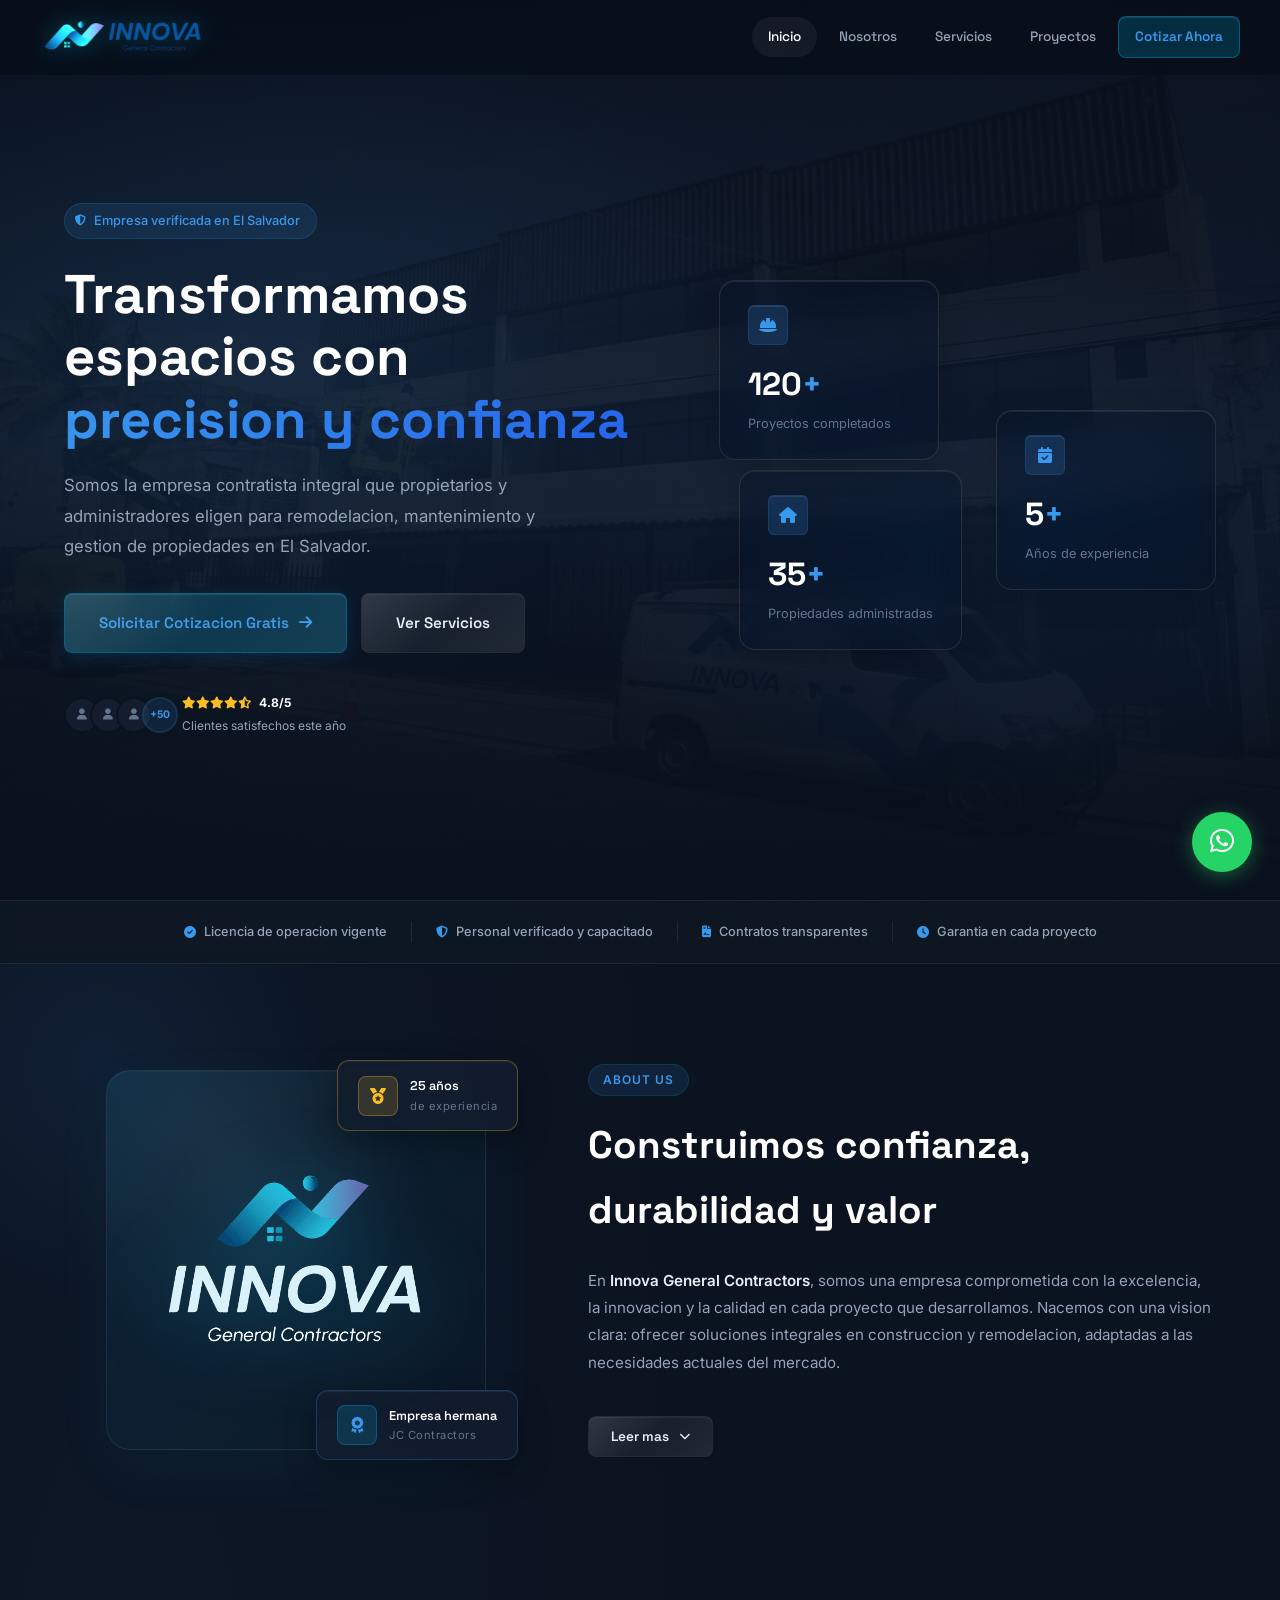
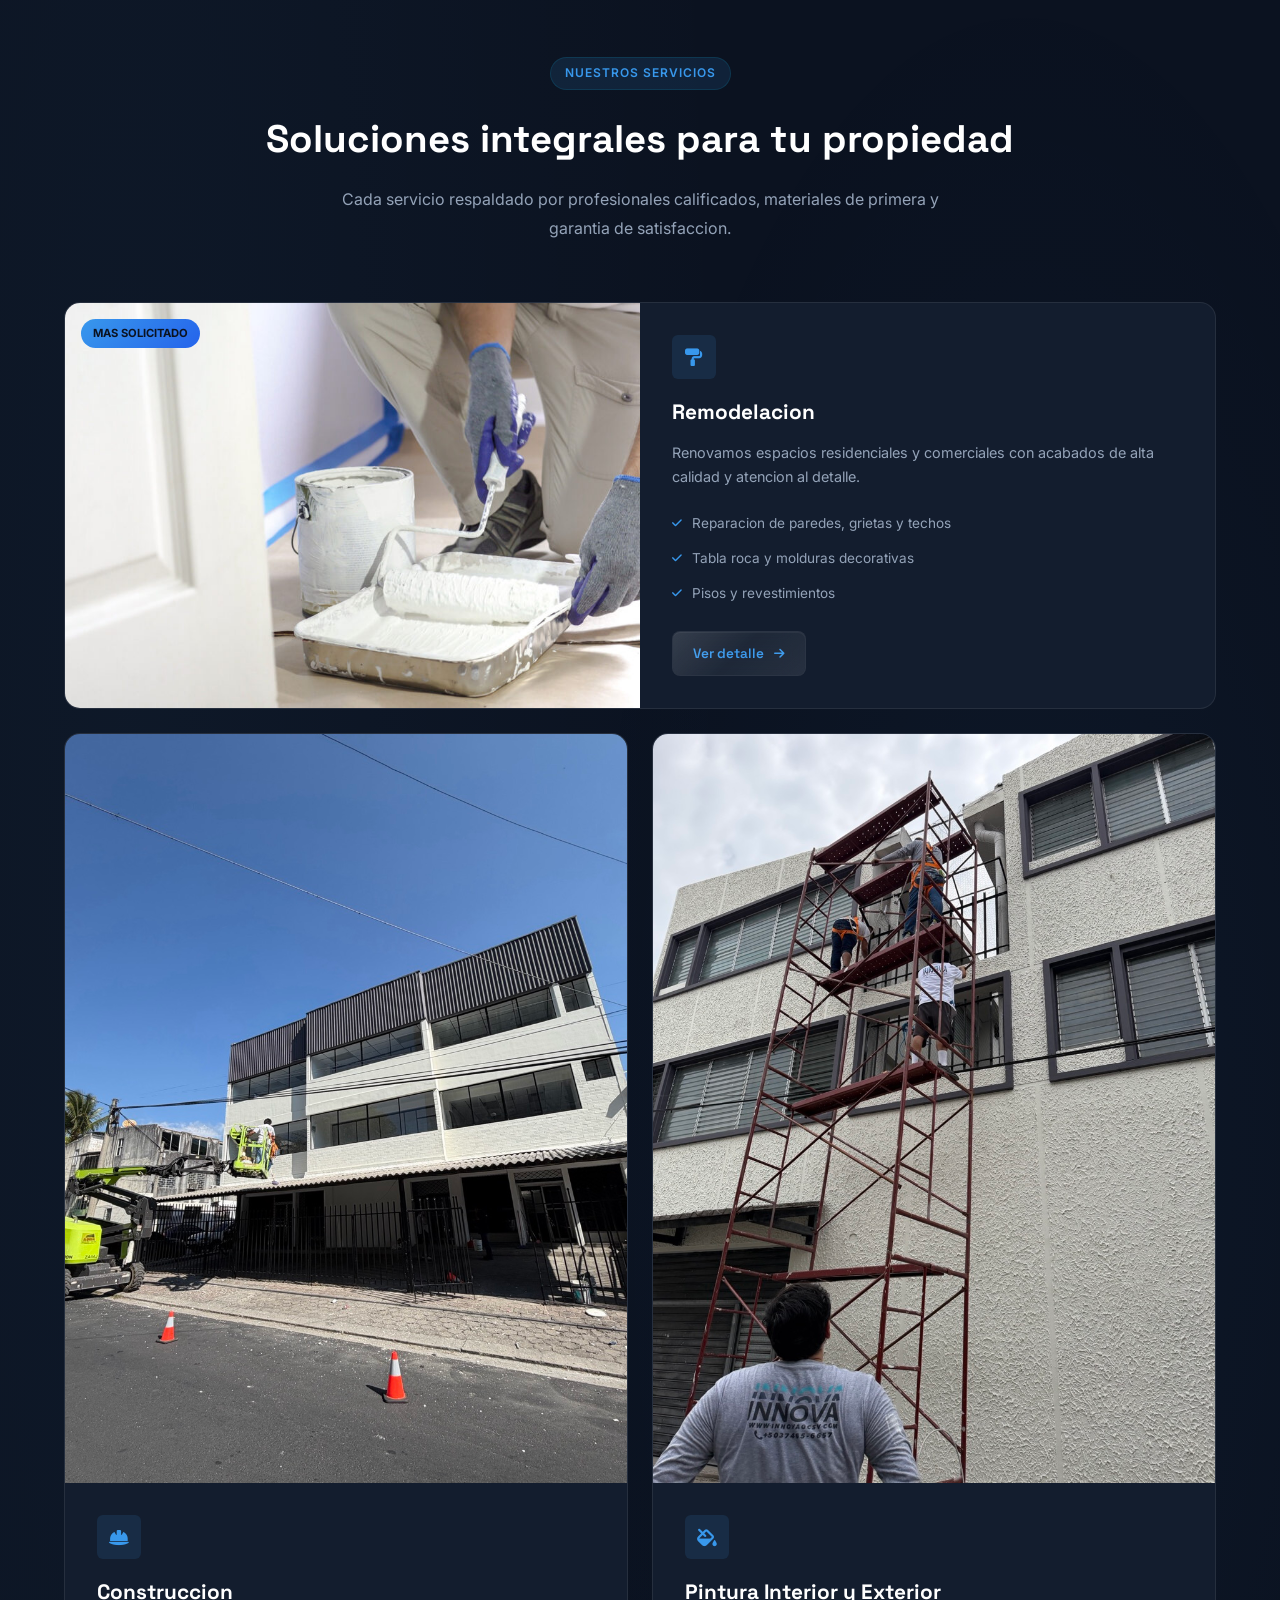
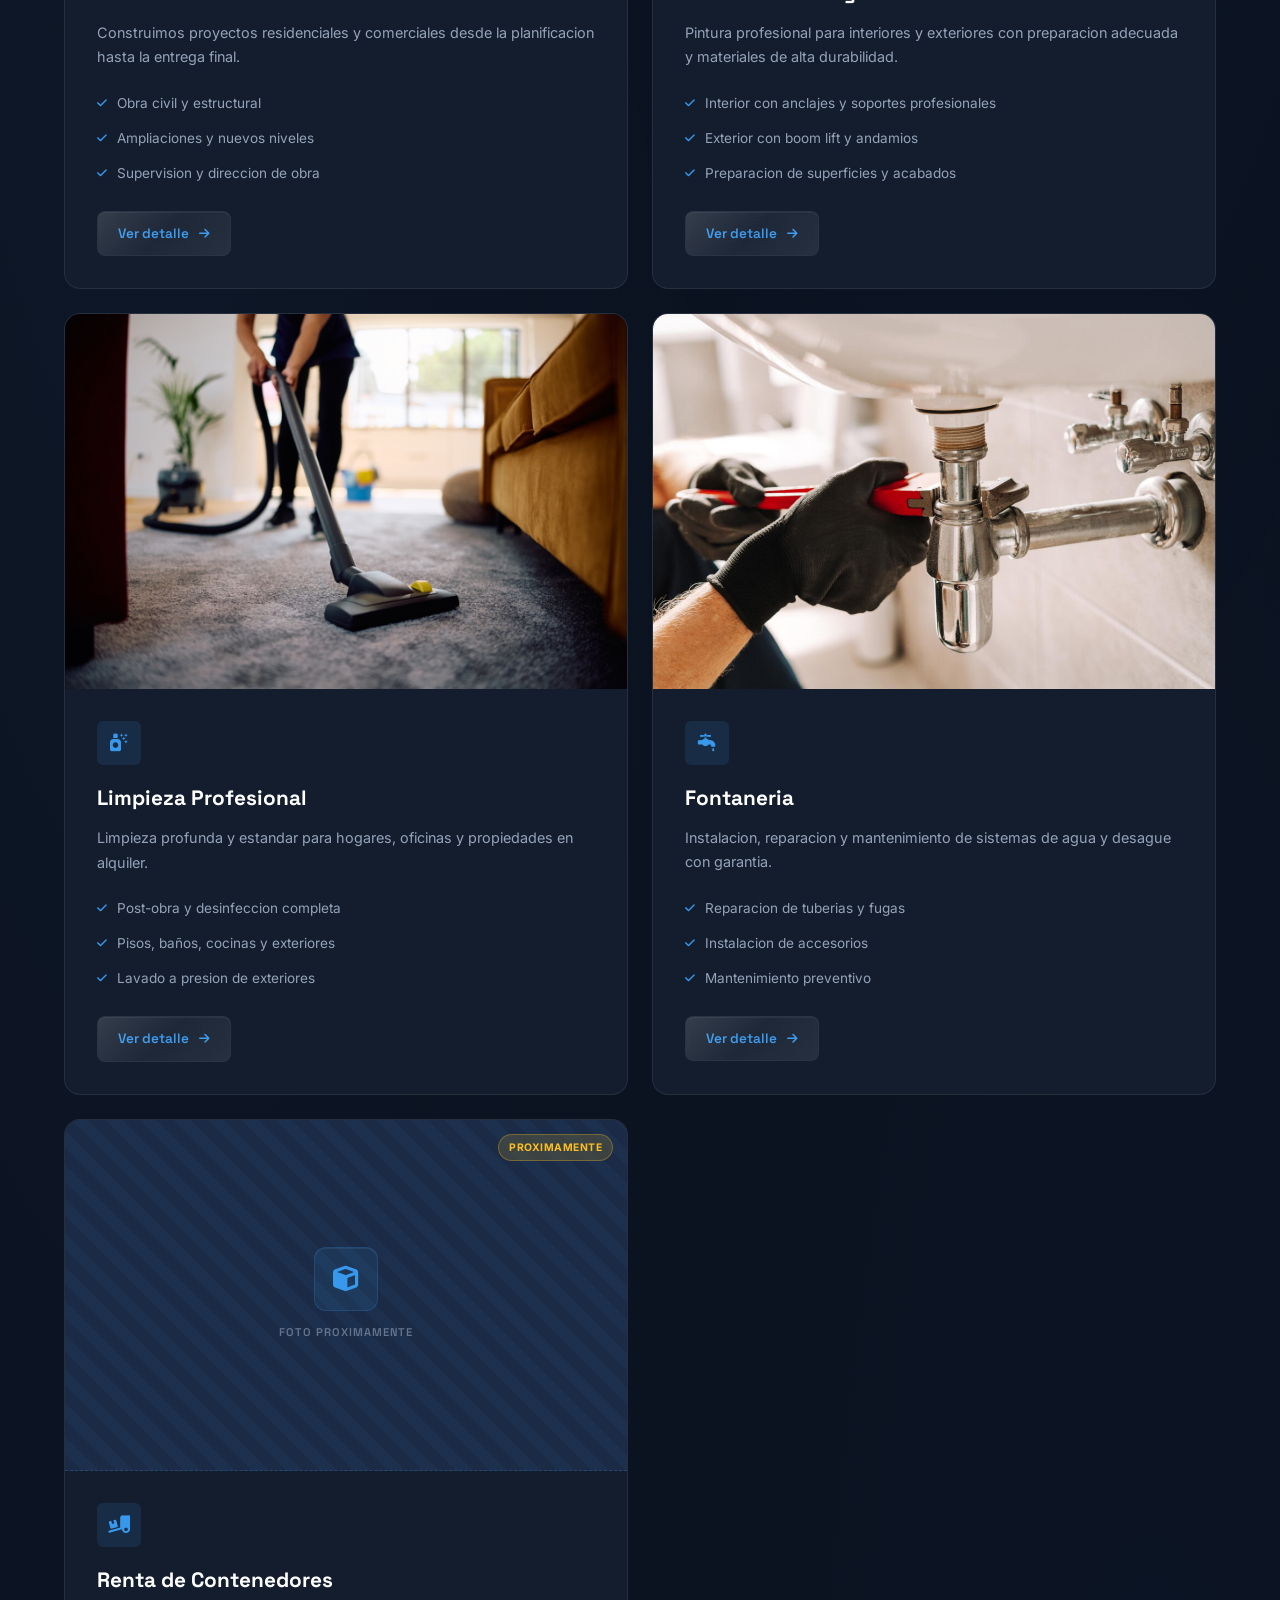
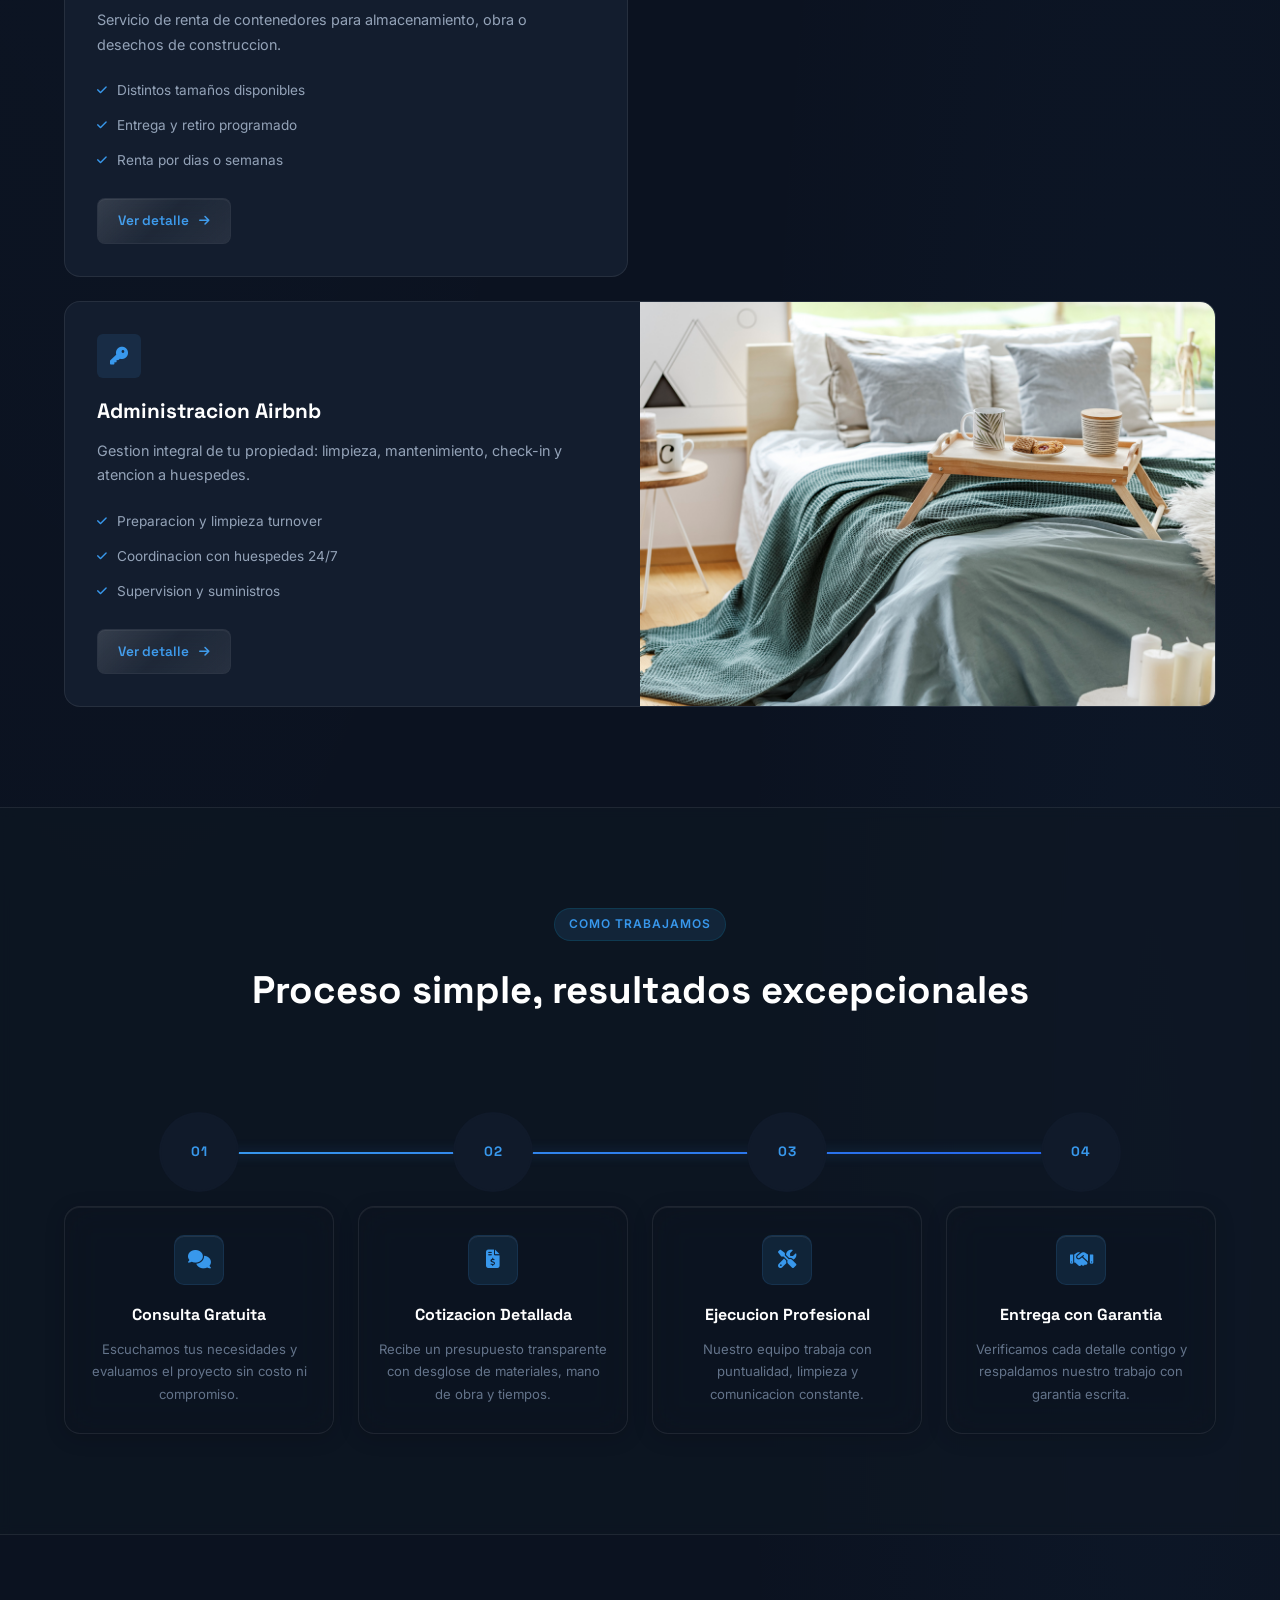
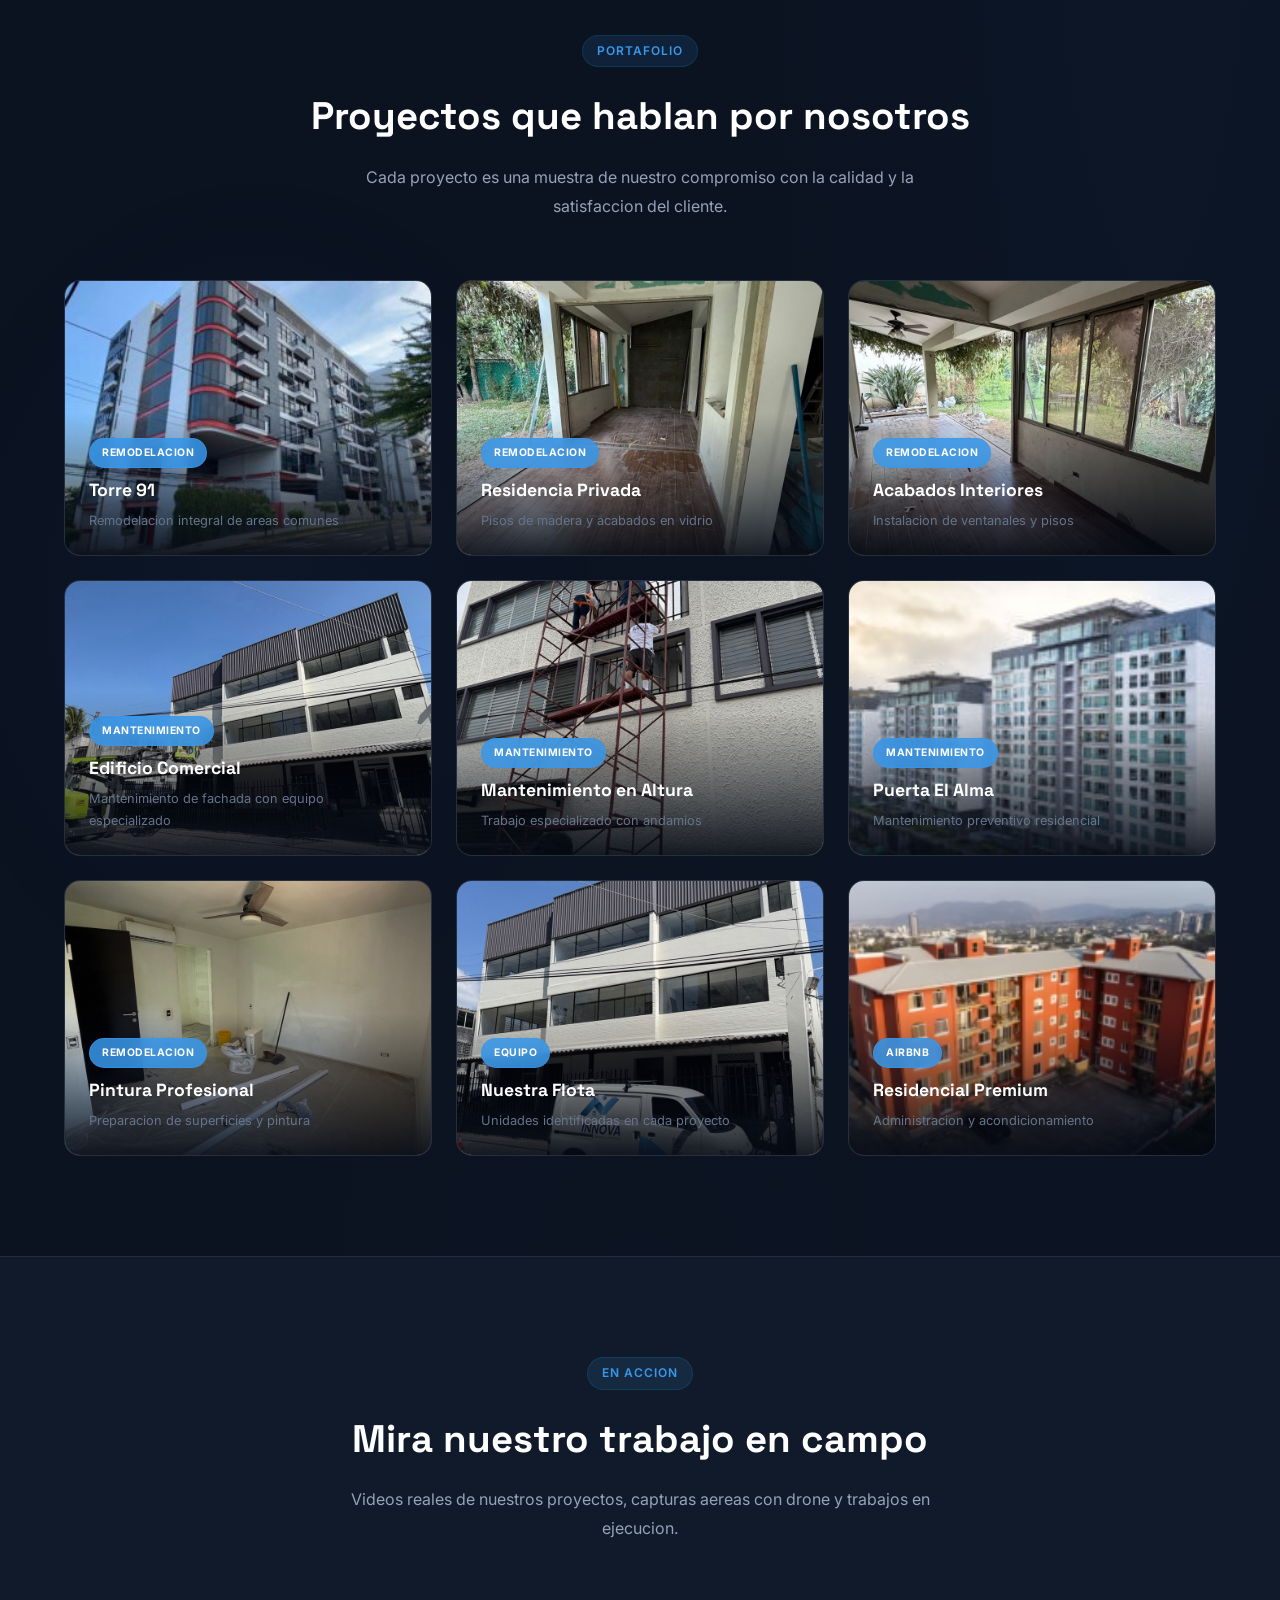
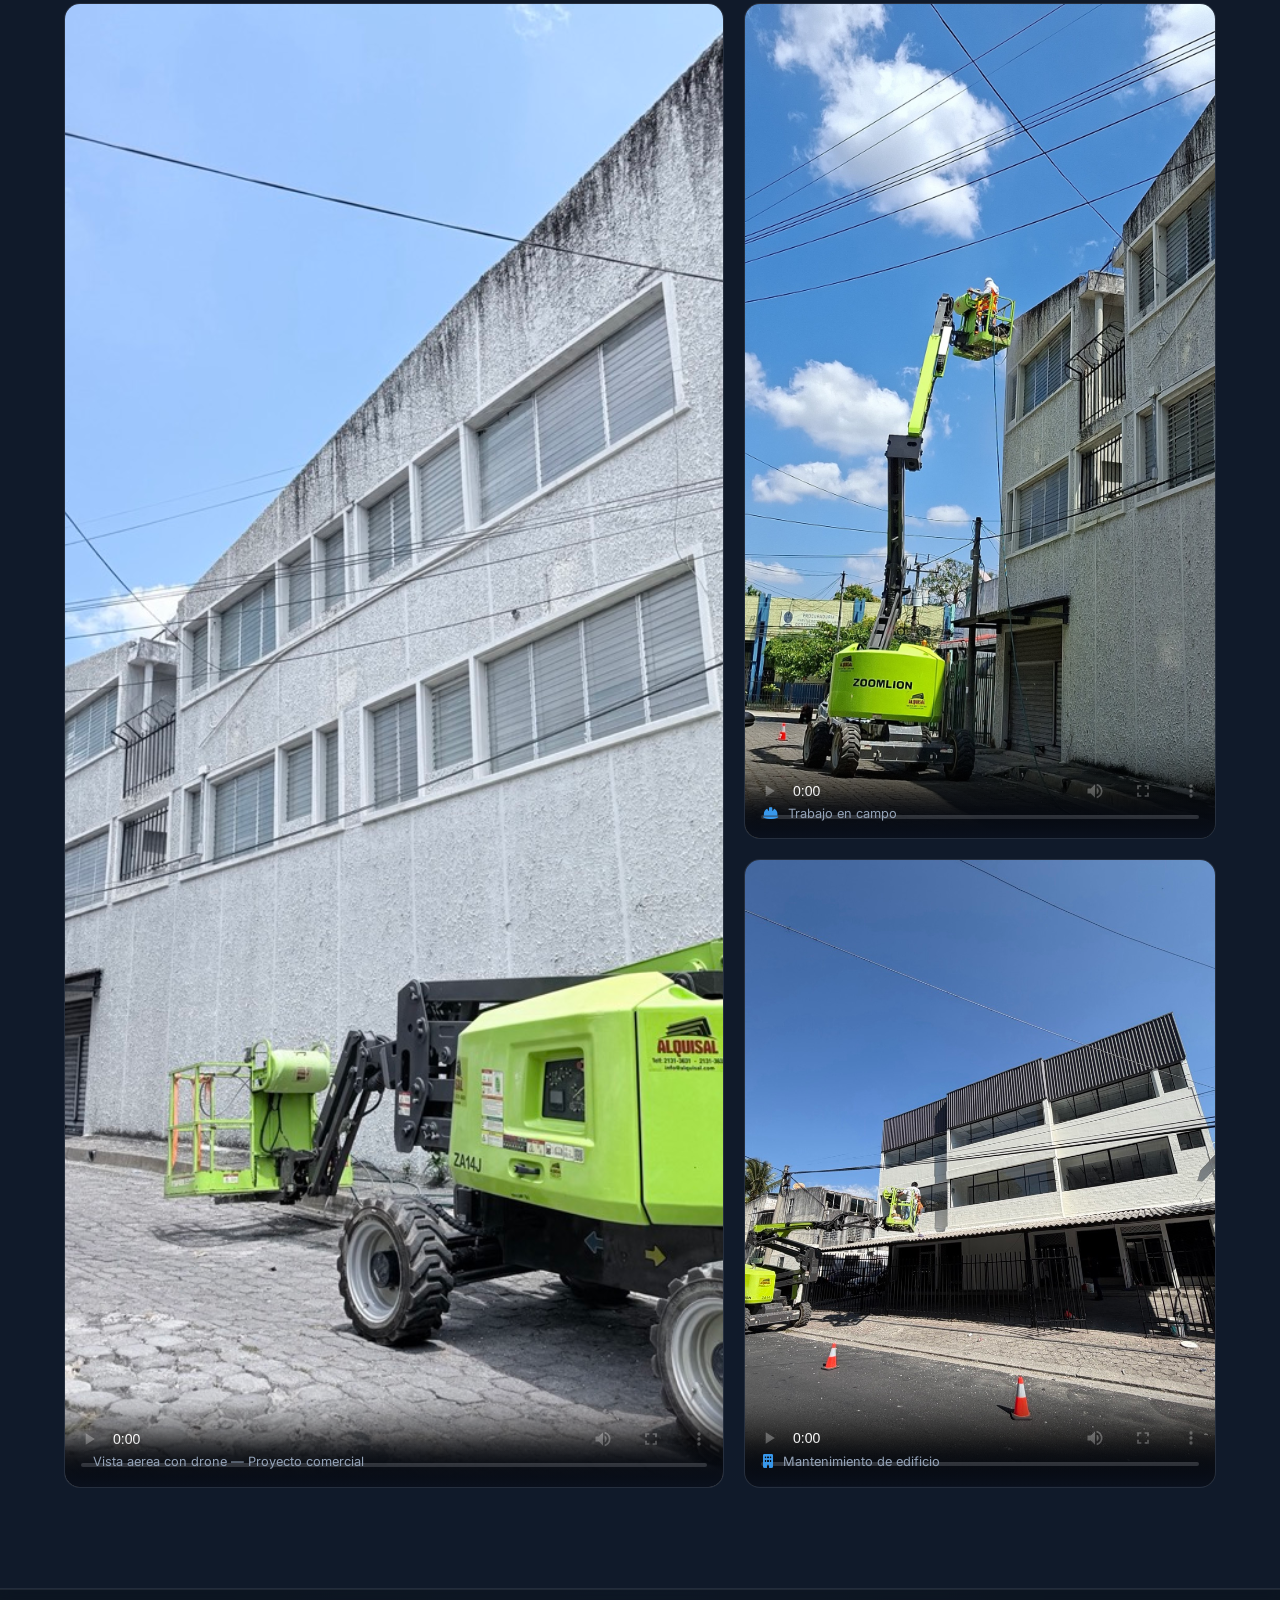
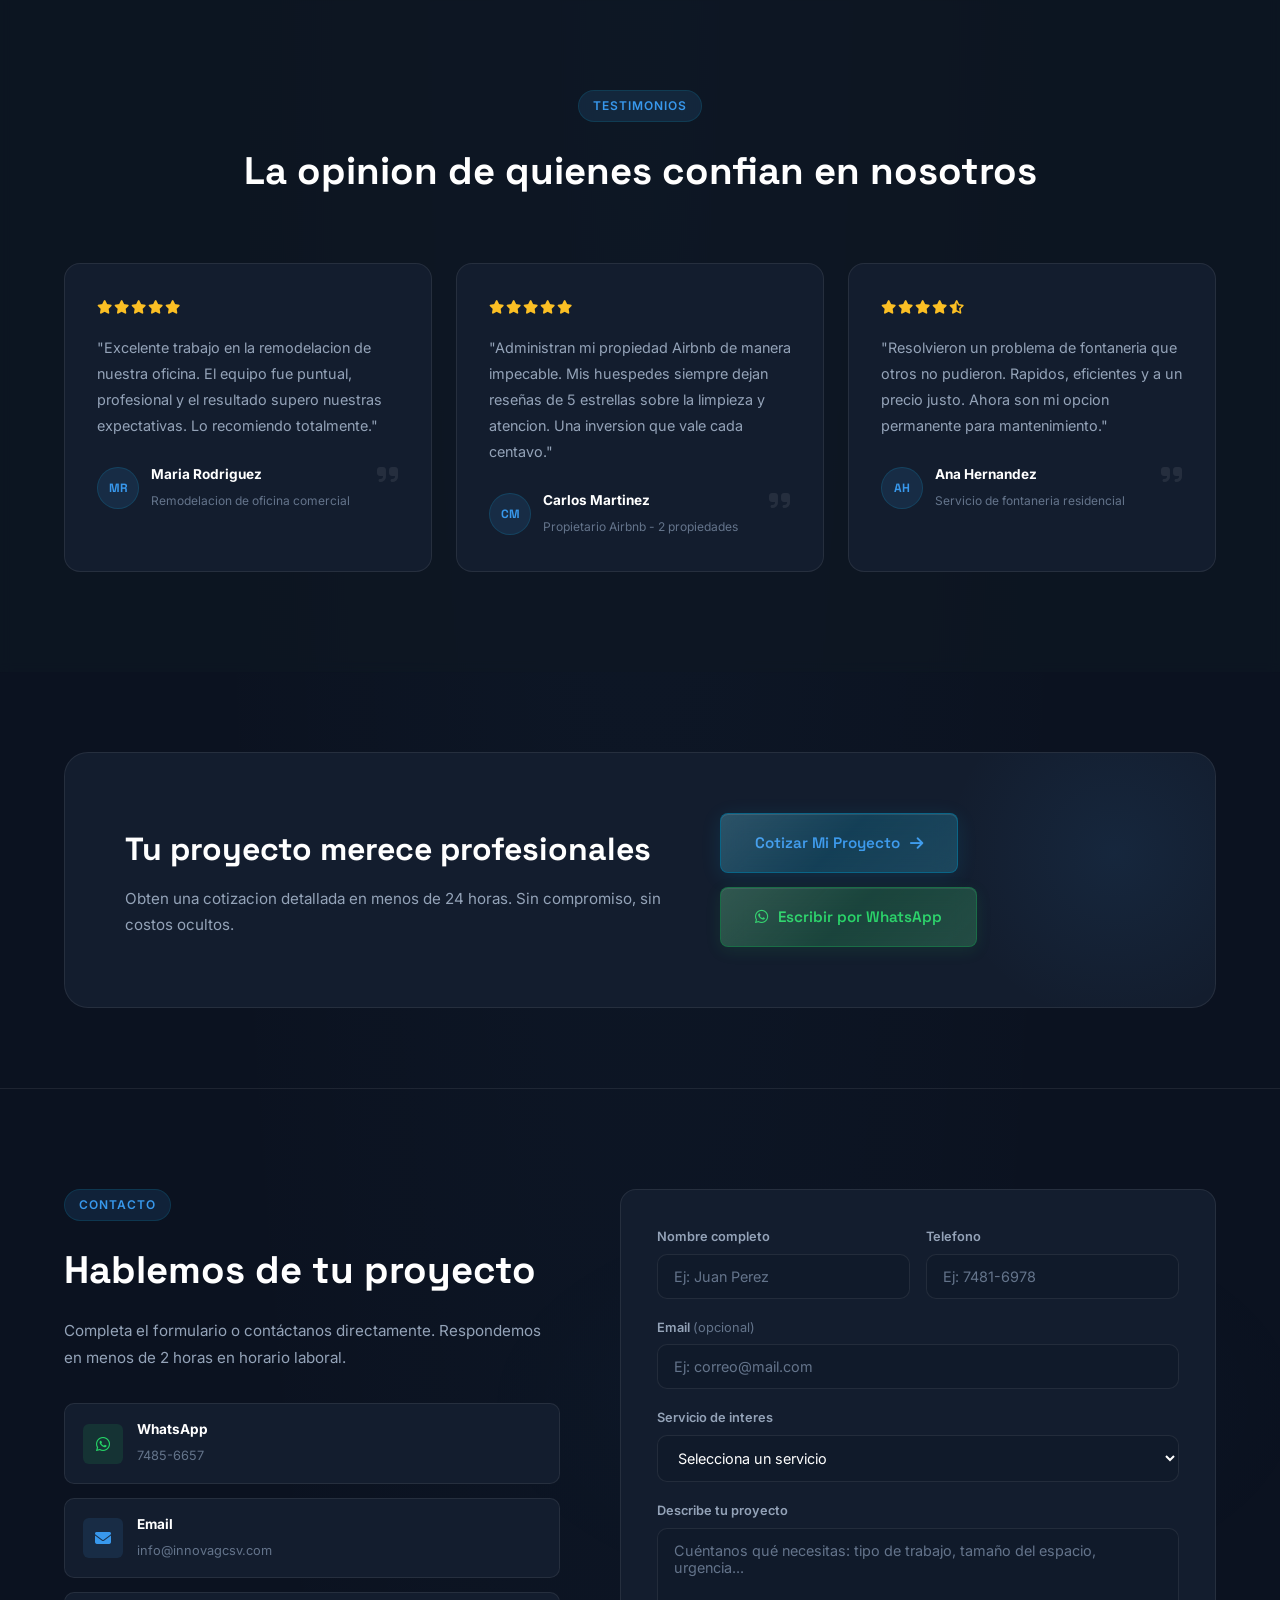
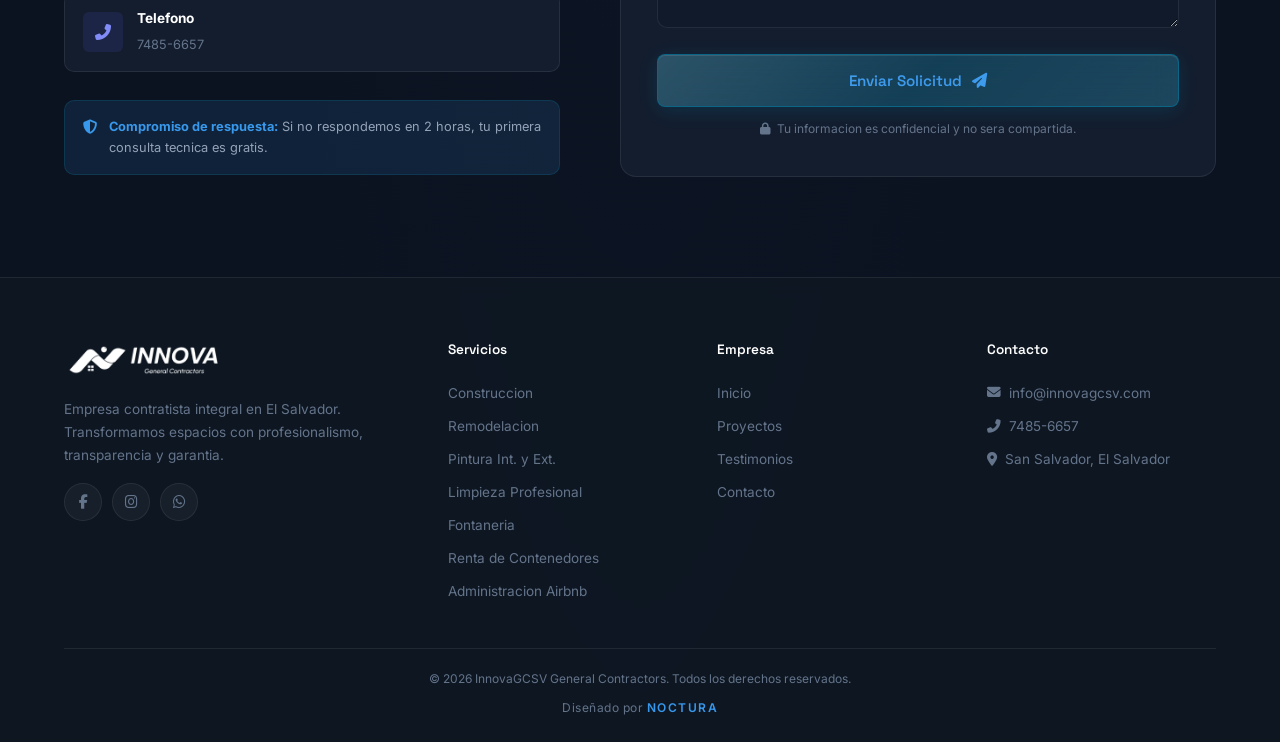
==== commit 506242f4: "feat: agregar Construccion, Pintura y Renta de Contenedores - 7 servicios totales con nuevo orden - " ====
--- a/index.html
+++ b/index.html
@@ -200,7 +200,7 @@
             </div>
 
             <div class="services-grid">
-                <!-- Remodelacion -->
+                <!-- Remodelacion (Featured) -->
                 <div class="service-card service-featured" data-animate="fade-up">
                     <div class="service-card-img">
                         <img src="images/remodelacion/remodelacion-1.jpg" alt="Remodelacion profesional" loading="lazy">
@@ -212,15 +212,51 @@
                         <p>Renovamos espacios residenciales y comerciales con acabados de alta calidad y atencion al detalle.</p>
                         <ul class="service-features">
                             <li><i class="fas fa-check"></i> Reparacion de paredes, grietas y techos</li>
-                            <li><i class="fas fa-check"></i> Pintura y acabados profesionales</li>
                             <li><i class="fas fa-check"></i> Tabla roca y molduras decorativas</li>
+                            <li><i class="fas fa-check"></i> Pisos y revestimientos</li>
                         </ul>
                         <a href="servicios/remodelacion.html" class="btn btn-outline-dark">Ver detalle <i class="fas fa-arrow-right"></i></a>
                     </div>
                 </div>
 
+                <!-- Construccion -->
+                <div class="service-card" data-animate="fade-up">
+                    <div class="service-card-img">
+                        <img src="images/proyectos-nuevos/edificio-exterior-1.jpg" alt="Construccion profesional" loading="lazy">
+                    </div>
+                    <div class="service-card-body">
+                        <div class="service-icon"><i class="fas fa-hard-hat"></i></div>
+                        <h3>Construccion</h3>
+                        <p>Construimos proyectos residenciales y comerciales desde la planificacion hasta la entrega final.</p>
+                        <ul class="service-features">
+                            <li><i class="fas fa-check"></i> Obra civil y estructural</li>
+                            <li><i class="fas fa-check"></i> Ampliaciones y nuevos niveles</li>
+                            <li><i class="fas fa-check"></i> Supervision y direccion de obra</li>
+                        </ul>
+                        <a href="servicios/construccion.html" class="btn btn-outline-dark">Ver detalle <i class="fas fa-arrow-right"></i></a>
+                    </div>
+                </div>
+
+                <!-- Pintura -->
+                <div class="service-card" data-animate="fade-up" data-delay="100">
+                    <div class="service-card-img">
+                        <img src="images/proyectos-nuevos/andamios-trabajo.jpg" alt="Pintura profesional interior y exterior" loading="lazy">
+                    </div>
+                    <div class="service-card-body">
+                        <div class="service-icon"><i class="fas fa-fill-drip"></i></div>
+                        <h3>Pintura Interior y Exterior</h3>
+                        <p>Pintura profesional para interiores y exteriores con preparacion adecuada y materiales de alta durabilidad.</p>
+                        <ul class="service-features">
+                            <li><i class="fas fa-check"></i> Interior con anclajes y soportes profesionales</li>
+                            <li><i class="fas fa-check"></i> Exterior con boom lift y andamios</li>
+                            <li><i class="fas fa-check"></i> Preparacion de superficies y acabados</li>
+                        </ul>
+                        <a href="servicios/pintura.html" class="btn btn-outline-dark">Ver detalle <i class="fas fa-arrow-right"></i></a>
+                    </div>
+                </div>
+
                 <!-- Limpieza -->
-                <div class="service-card" data-animate="fade-up" data-delay="100">
+                <div class="service-card" data-animate="fade-up" data-delay="200">
                     <div class="service-card-img">
                         <img src="images/limpieza/limpieza-profunda.jpg" alt="Limpieza profesional" loading="lazy">
                     </div>
@@ -238,7 +274,7 @@
                 </div>
 
                 <!-- Fontaneria -->
-                <div class="service-card" data-animate="fade-up" data-delay="200">
+                <div class="service-card" data-animate="fade-up">
                     <div class="service-card-img">
                         <img src="images/fontaneria/fontaneria-1.jpg" alt="Fontaneria profesional" loading="lazy">
                     </div>
@@ -255,8 +291,27 @@
                     </div>
                 </div>
 
-                <!-- Airbnb -->
-                <div class="service-card service-featured service-featured-reverse" data-animate="fade-up" data-delay="300">
+                <!-- Renta de Contenedores -->
+                <div class="service-card service-card-pending" data-animate="fade-up" data-delay="100">
+                    <div class="service-card-img service-card-img-placeholder">
+                        <div class="placeholder-icon"><i class="fas fa-cube"></i></div>
+                        <span class="placeholder-label">Foto proximamente</span>
+                    </div>
+                    <div class="service-card-body">
+                        <div class="service-icon"><i class="fas fa-truck-ramp-box"></i></div>
+                        <h3>Renta de Contenedores</h3>
+                        <p>Servicio de renta de contenedores para almacenamiento, obra o desechos de construccion.</p>
+                        <ul class="service-features">
+                            <li><i class="fas fa-check"></i> Distintos tamaños disponibles</li>
+                            <li><i class="fas fa-check"></i> Entrega y retiro programado</li>
+                            <li><i class="fas fa-check"></i> Renta por dias o semanas</li>
+                        </ul>
+                        <a href="servicios/contenedores.html" class="btn btn-outline-dark">Ver detalle <i class="fas fa-arrow-right"></i></a>
+                    </div>
+                </div>
+
+                <!-- Airbnb (Featured Reverse) -->
+                <div class="service-card service-featured service-featured-reverse" data-animate="fade-up">
                     <div class="service-card-body">
                         <div class="service-icon"><i class="fas fa-key"></i></div>
                         <h3>Administracion Airbnb</h3>
@@ -584,10 +639,13 @@
                             <label for="servicio">Servicio de interes</label>
                             <select id="servicio" name="servicio" required>
                                 <option value="">Selecciona un servicio</option>
+                                <option value="construccion">Construccion</option>
                                 <option value="remodelacion">Remodelacion</option>
+                                <option value="pintura">Pintura Interior y Exterior</option>
                                 <option value="limpieza-profunda">Limpieza Profunda</option>
                                 <option value="limpieza-estandar">Limpieza Estandar</option>
                                 <option value="fontaneria">Fontaneria</option>
+                                <option value="contenedores">Renta de Contenedores</option>
                                 <option value="airbnb">Administracion Airbnb</option>
                                 <option value="otro">Otro servicio</option>
                             </select>
@@ -622,10 +680,13 @@
                 </div>
                 <div class="footer-links">
                     <h4>Servicios</h4>
-                    <a href="#servicios">Remodelacion</a>
-                    <a href="#servicios">Limpieza Profesional</a>
-                    <a href="#servicios">Fontaneria</a>
-                    <a href="#servicios">Administracion Airbnb</a>
+                    <a href="servicios/construccion.html">Construccion</a>
+                    <a href="servicios/remodelacion.html">Remodelacion</a>
+                    <a href="servicios/pintura.html">Pintura Int. y Ext.</a>
+                    <a href="servicios/limpieza.html">Limpieza Profesional</a>
+                    <a href="servicios/fontaneria.html">Fontaneria</a>
+                    <a href="servicios/contenedores.html">Renta de Contenedores</a>
+                    <a href="servicios/airbnb.html">Administracion Airbnb</a>
                 </div>
                 <div class="footer-links">
                     <h4>Empresa</h4>
@@ -704,9 +765,12 @@
                     "@type": "OfferCatalog",
                     "name": "Servicios de Contratista",
                     "itemListElement": [
+                        {"@type": "Offer", "itemOffered": {"@type": "Service", "name": "Construccion", "url": "https://innovagcsv.com/servicios/construccion.html"}},
                         {"@type": "Offer", "itemOffered": {"@type": "Service", "name": "Remodelacion", "url": "https://innovagcsv.com/servicios/remodelacion.html"}},
+                        {"@type": "Offer", "itemOffered": {"@type": "Service", "name": "Pintura Interior y Exterior", "url": "https://innovagcsv.com/servicios/pintura.html"}},
                         {"@type": "Offer", "itemOffered": {"@type": "Service", "name": "Limpieza Profesional", "url": "https://innovagcsv.com/servicios/limpieza.html"}},
                         {"@type": "Offer", "itemOffered": {"@type": "Service", "name": "Fontaneria", "url": "https://innovagcsv.com/servicios/fontaneria.html"}},
+                        {"@type": "Offer", "itemOffered": {"@type": "Service", "name": "Renta de Contenedores", "url": "https://innovagcsv.com/servicios/contenedores.html"}},
                         {"@type": "Offer", "itemOffered": {"@type": "Service", "name": "Administracion Airbnb", "url": "https://innovagcsv.com/servicios/airbnb.html"}}
                     ]
                 }
--- a/css/styles.css
+++ b/css/styles.css
@@ -677,6 +677,55 @@
 }
 .service-features li i { color: var(--cyan); font-size: .7rem; }
 
+/* Placeholder for pending photos (Renta de Contenedores) */
+.service-card-img-placeholder {
+    aspect-ratio: 16/10;
+    display: flex;
+    flex-direction: column;
+    align-items: center;
+    justify-content: center;
+    gap: 12px;
+    background:
+        repeating-linear-gradient(45deg, rgba(56,152,236,.04) 0 12px, rgba(56,152,236,.08) 12px 24px),
+        var(--bg-card-hover);
+    border-bottom: 1px dashed rgba(56,152,236,.25);
+    color: var(--cyan);
+}
+.placeholder-icon {
+    width: 64px; height: 64px;
+    border-radius: 12px;
+    background: rgba(56,152,236,.1);
+    border: 1px solid rgba(56,152,236,.2);
+    display: flex; align-items: center; justify-content: center;
+    font-size: 1.6rem;
+    color: var(--cyan);
+    box-shadow: inset 0 1px 0 rgba(255,255,255,.06);
+}
+.placeholder-label {
+    font-family: var(--font-heading);
+    font-size: .7rem;
+    font-weight: 600;
+    color: var(--text-muted);
+    letter-spacing: 1px;
+    text-transform: uppercase;
+}
+.service-card-pending { position: relative; }
+.service-card-pending::after {
+    content: 'Proximamente';
+    position: absolute;
+    top: 14px; right: 14px;
+    padding: 4px 10px;
+    background: rgba(251,191,36,.15);
+    border: 1px solid rgba(251,191,36,.3);
+    border-radius: var(--radius-full);
+    color: var(--gold);
+    font-size: .65rem;
+    font-weight: 700;
+    letter-spacing: .5px;
+    text-transform: uppercase;
+    backdrop-filter: blur(6px);
+}
+
 /* ---- PROCESS (Timeline) ---- */
 .process {
     padding: 100px 0;
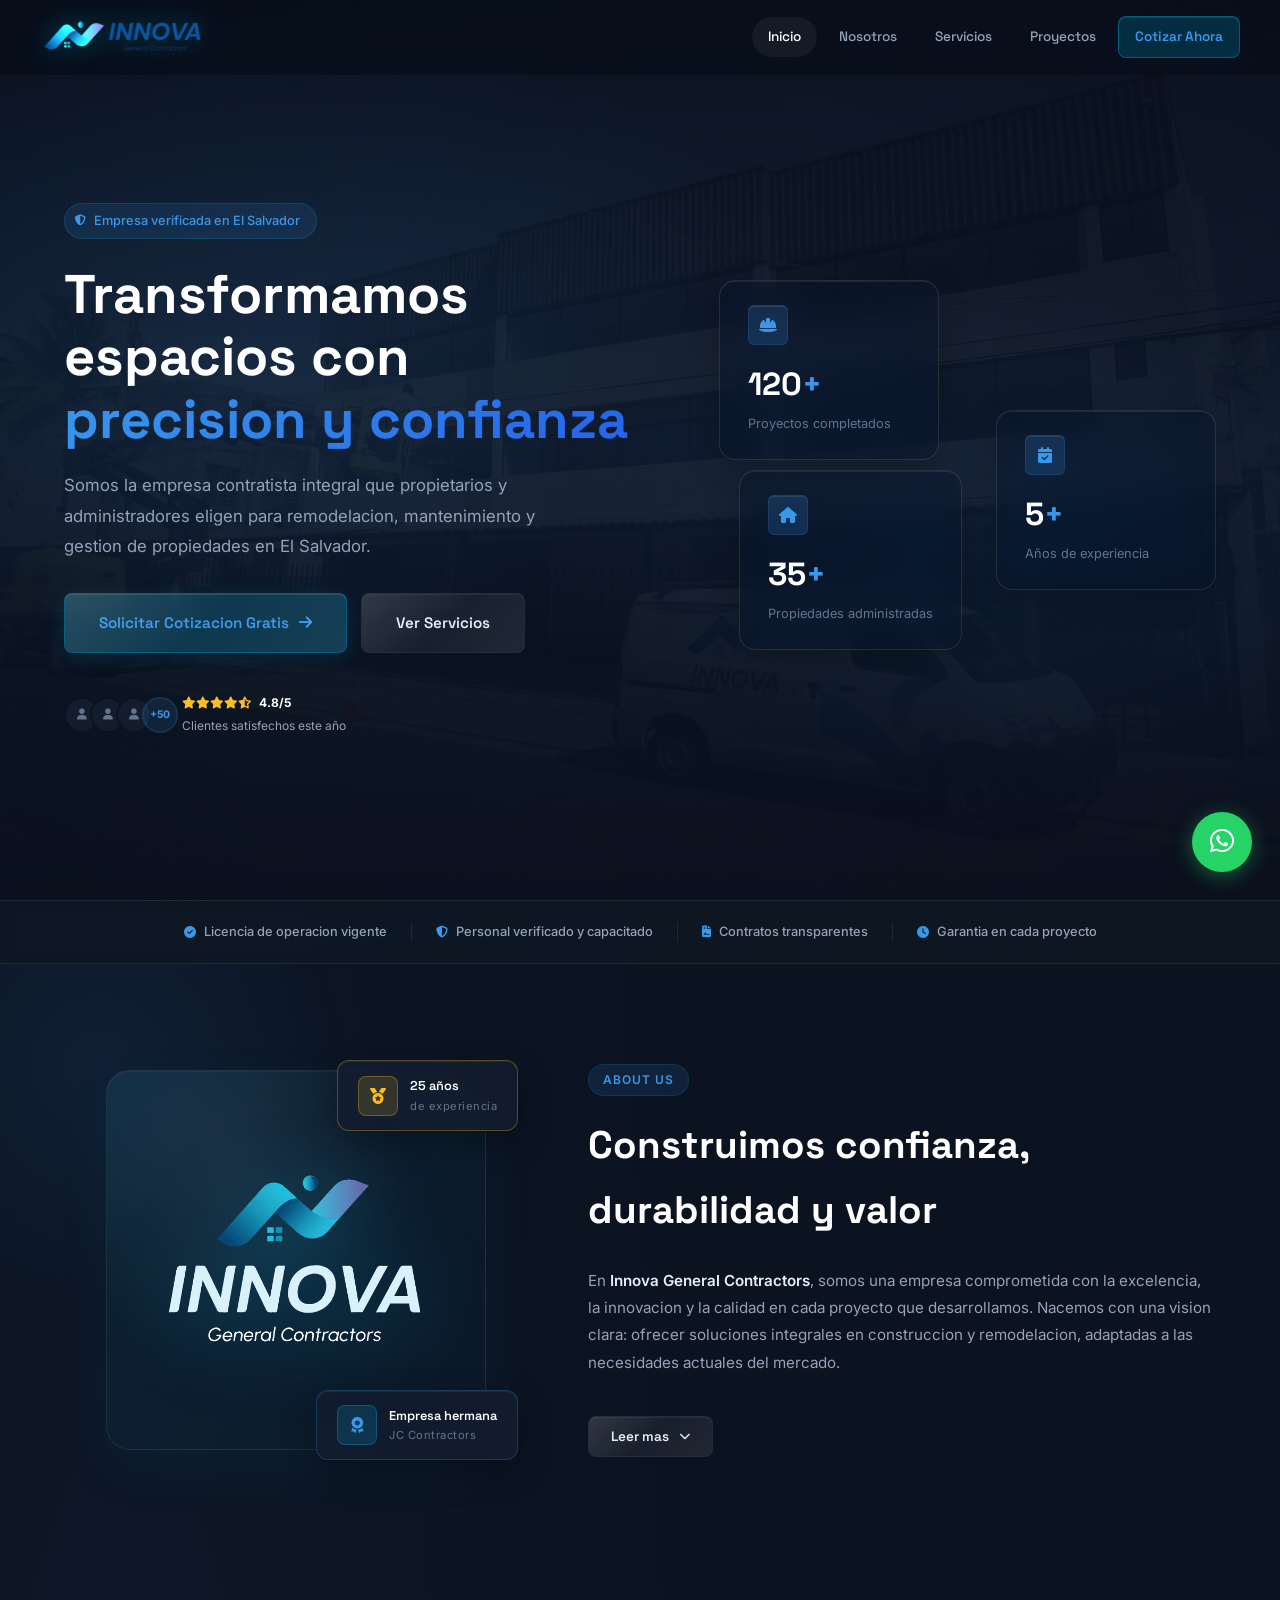
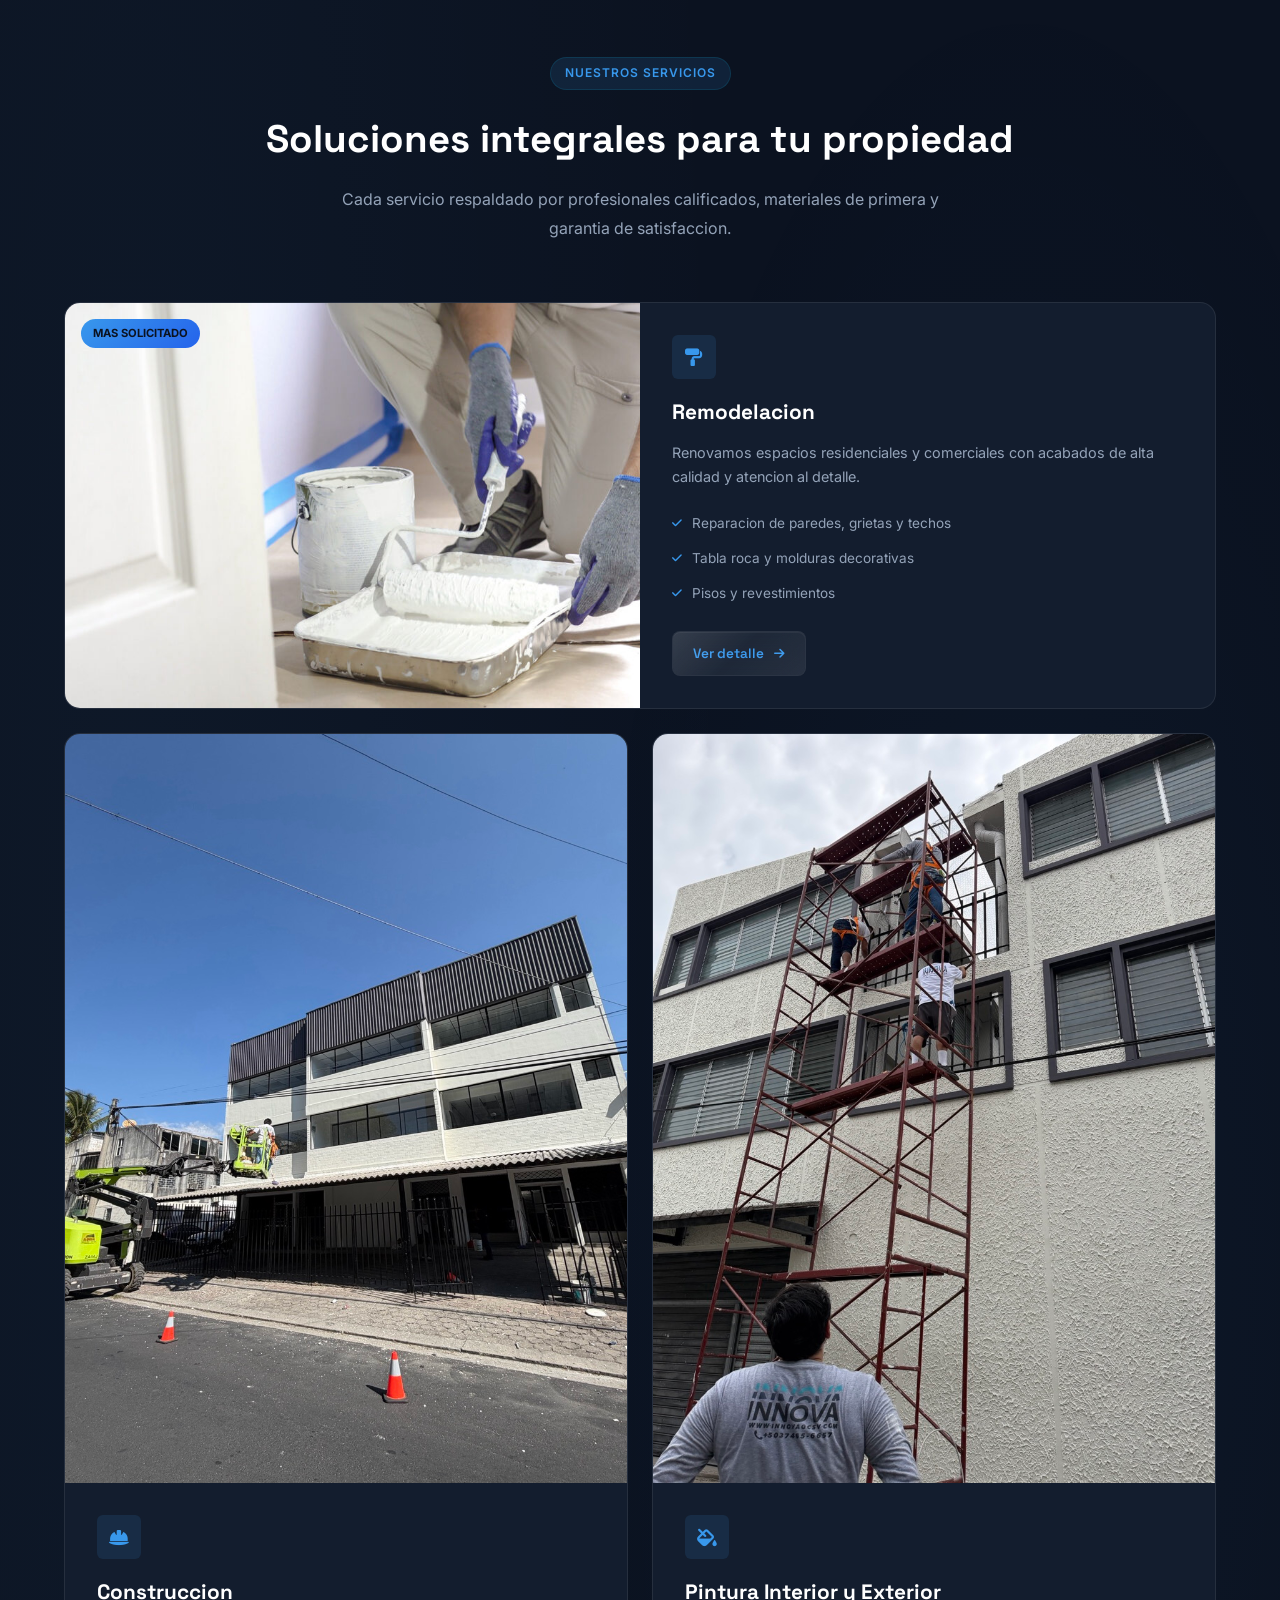
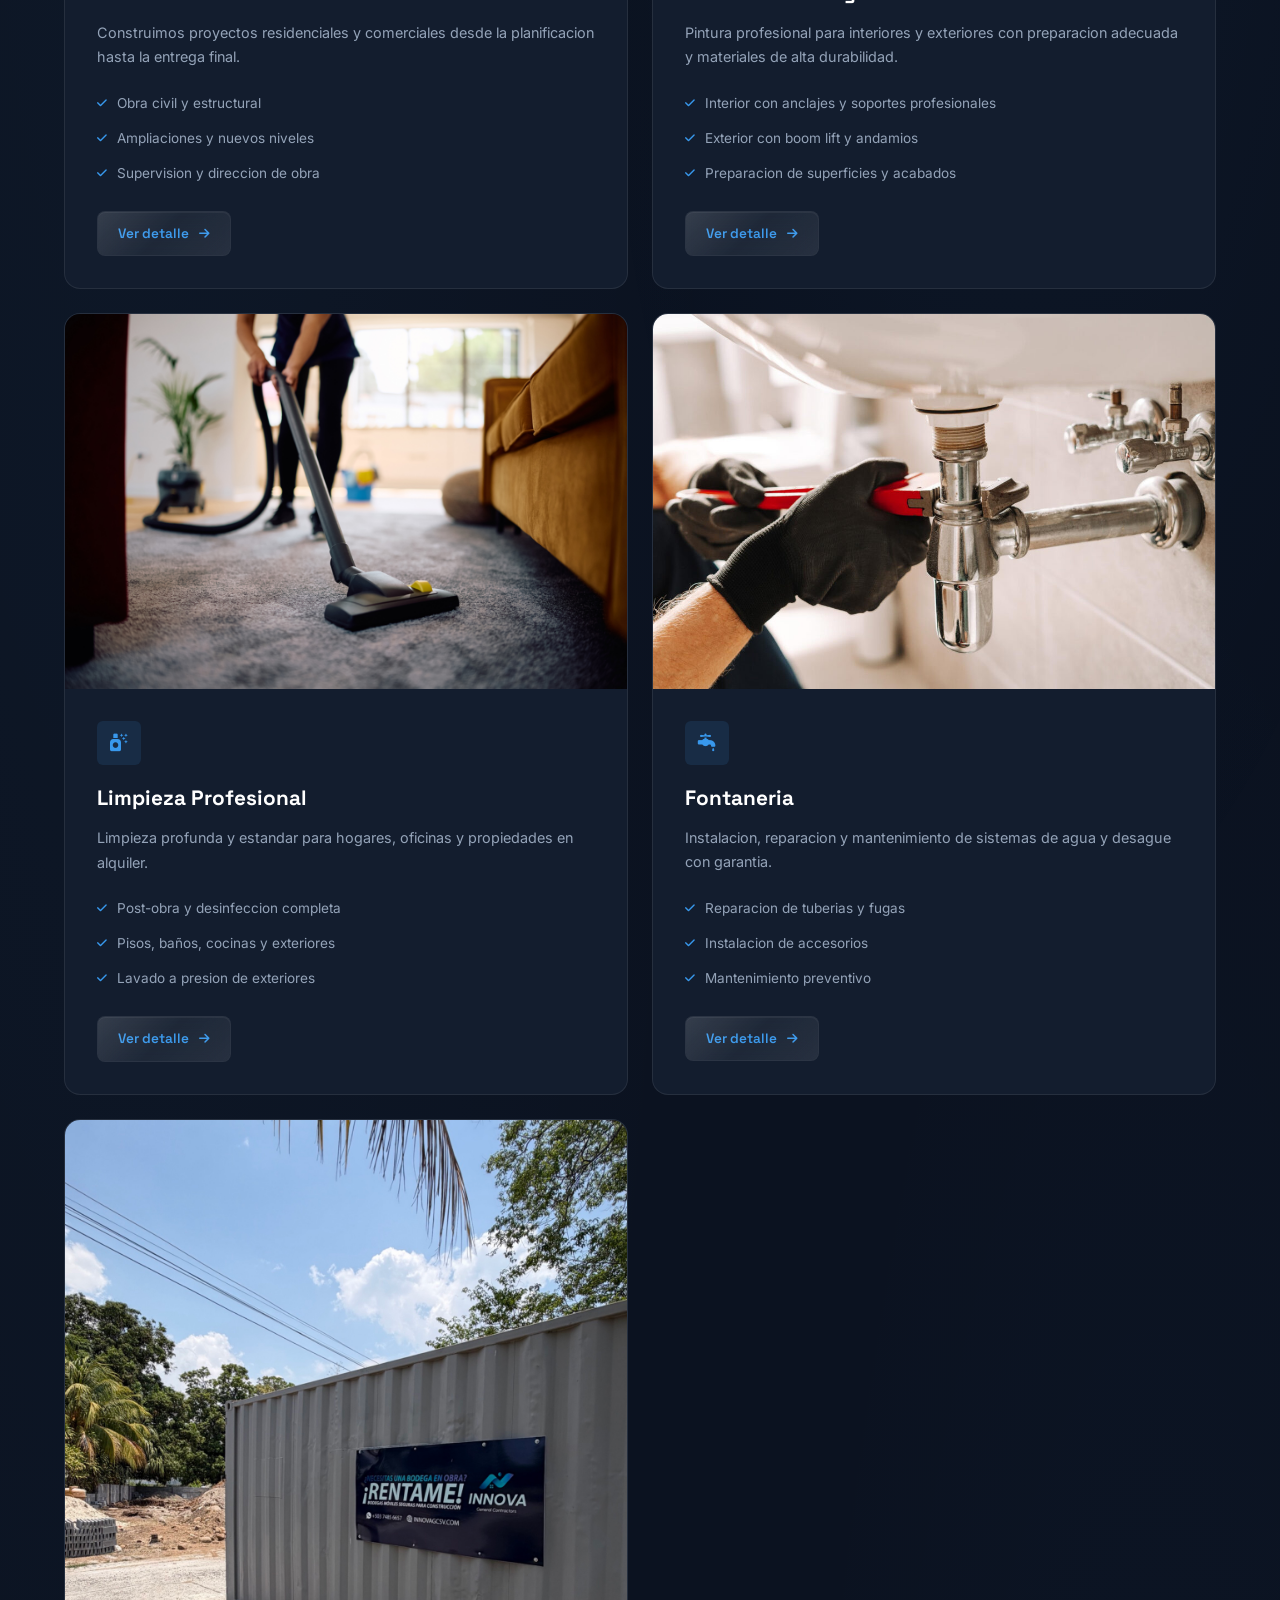
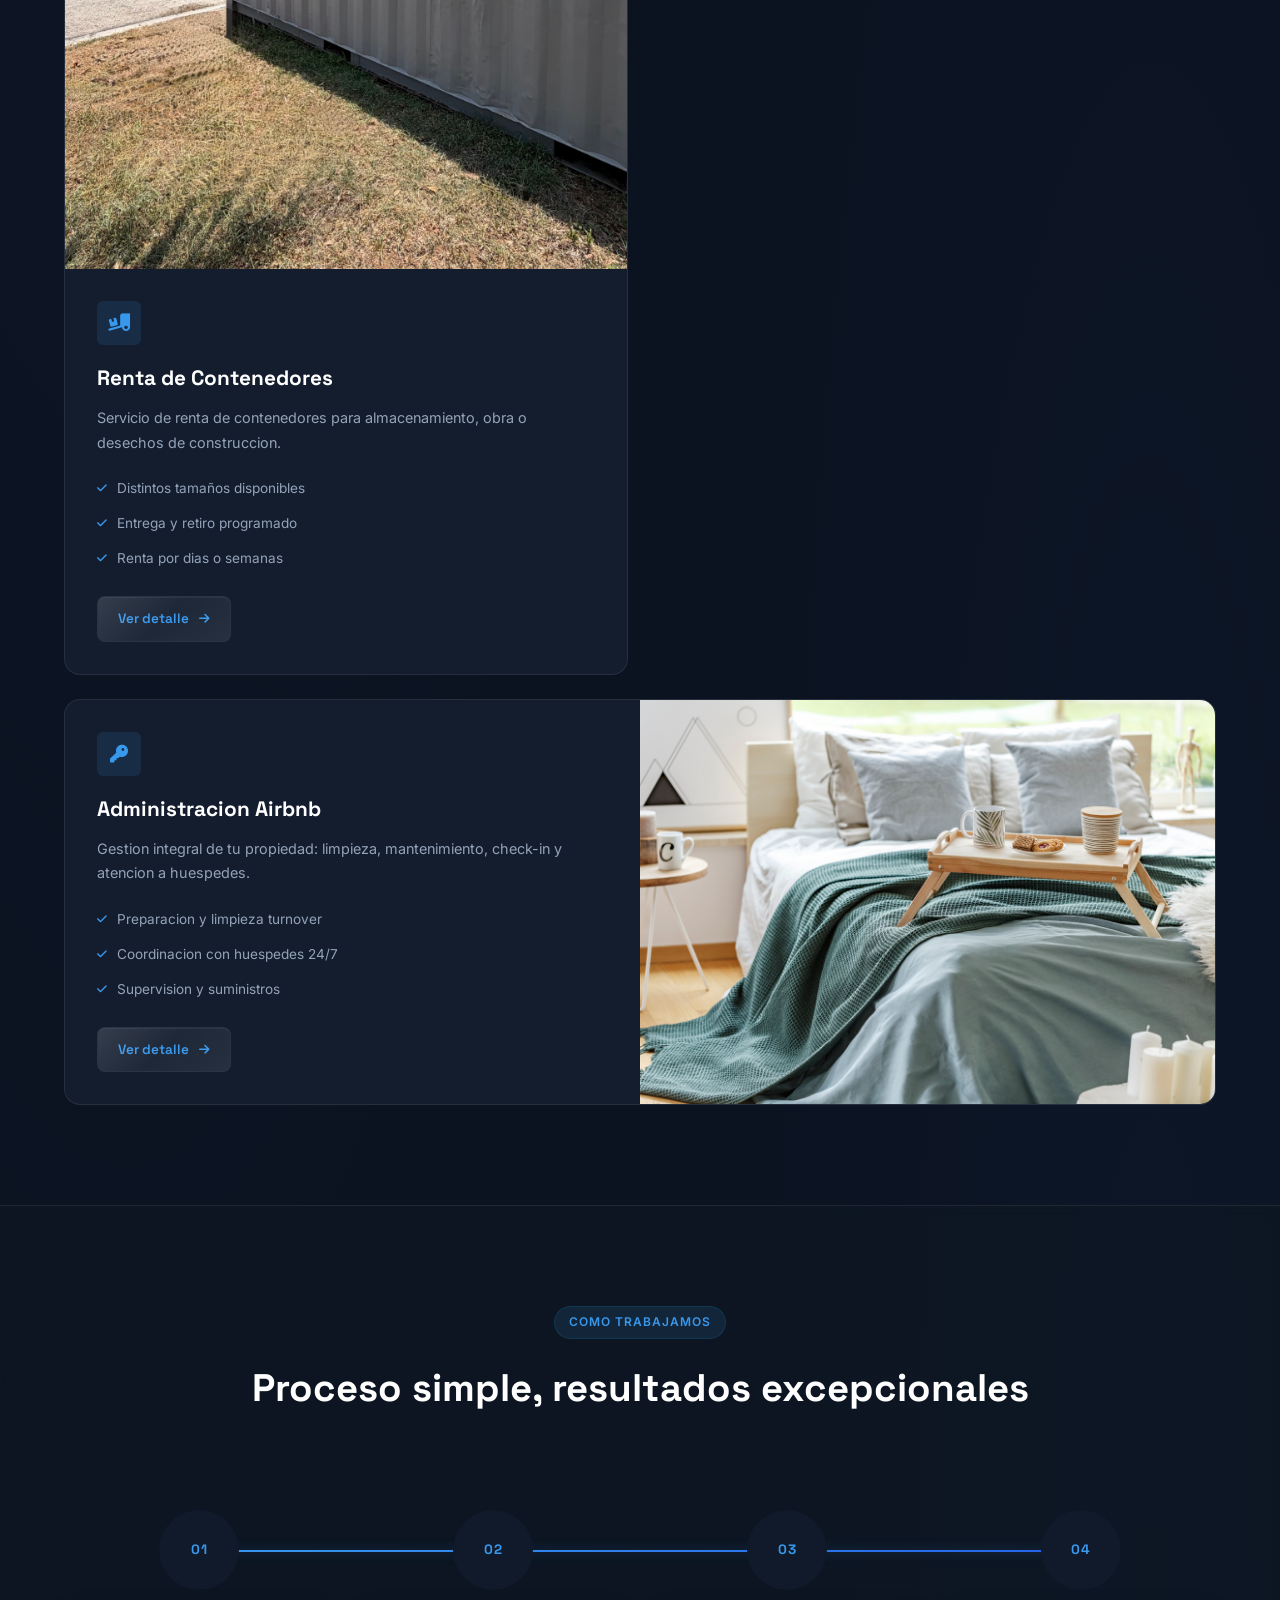
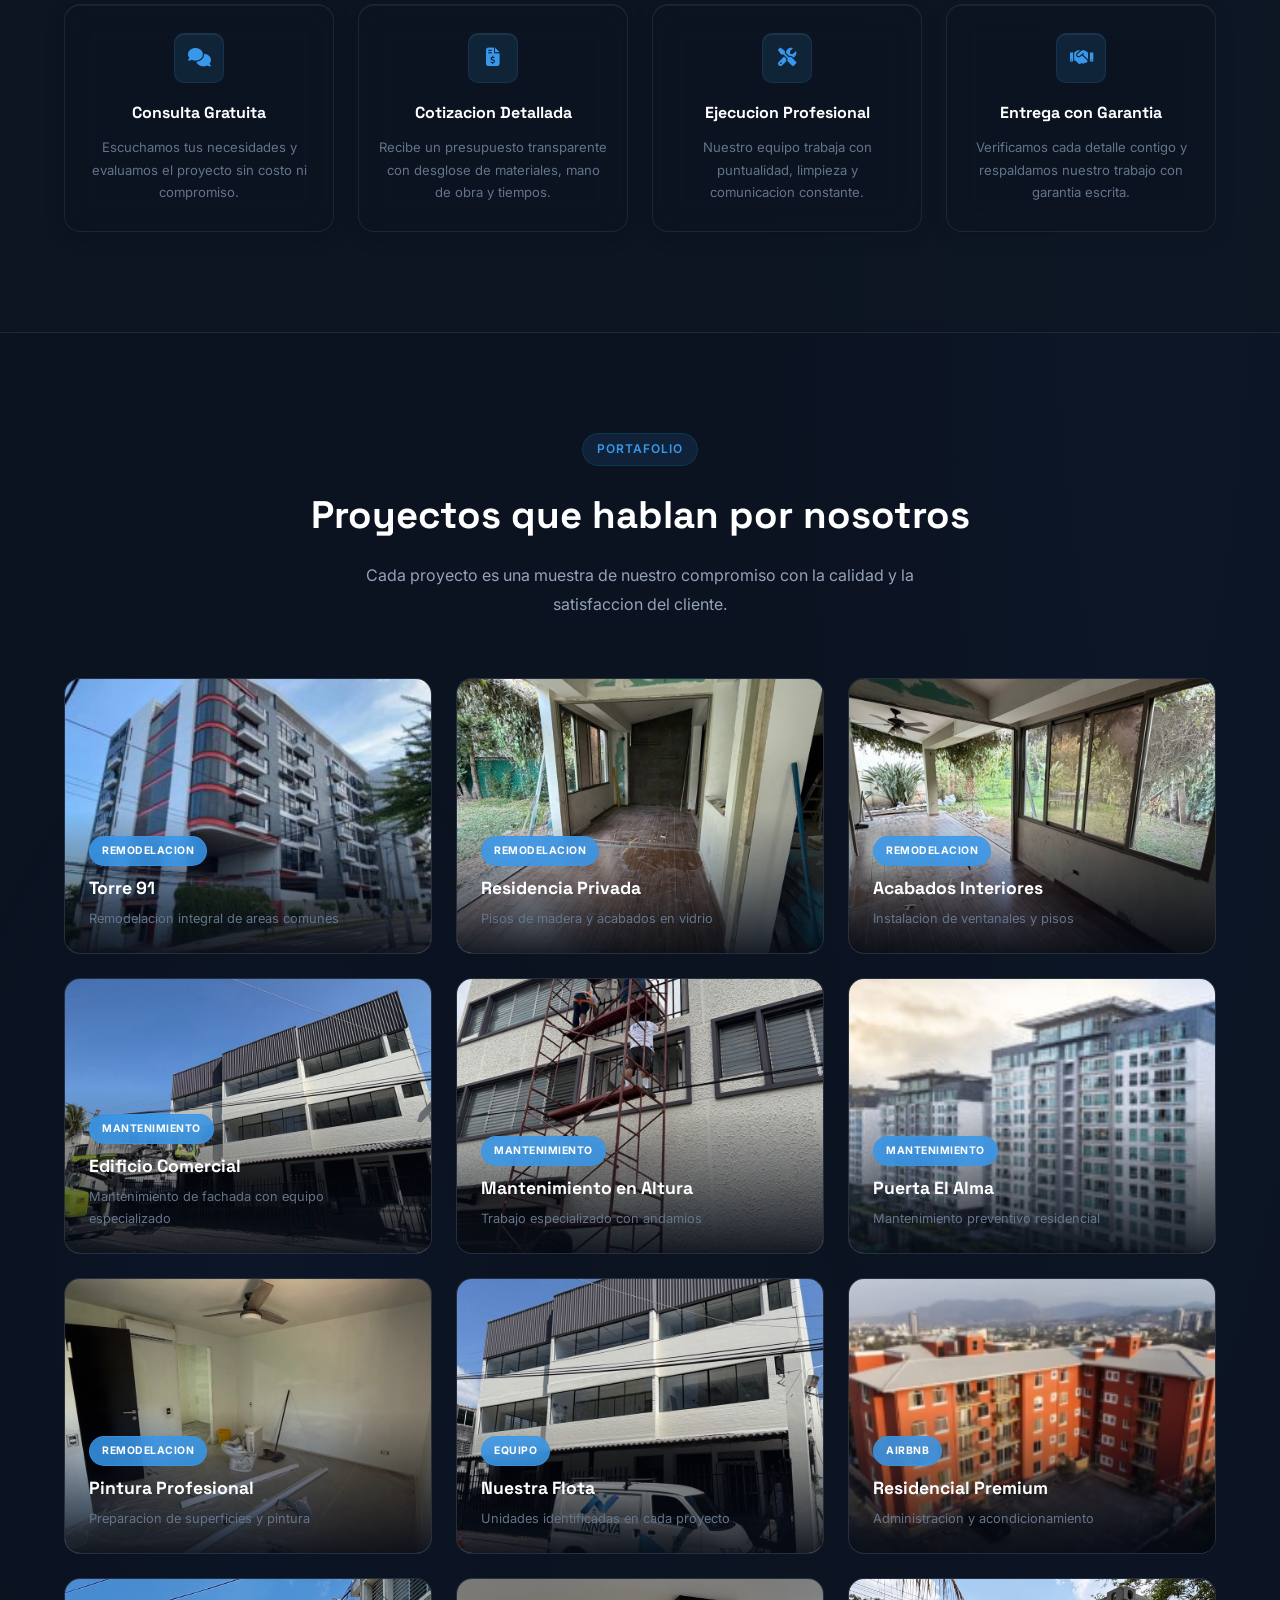
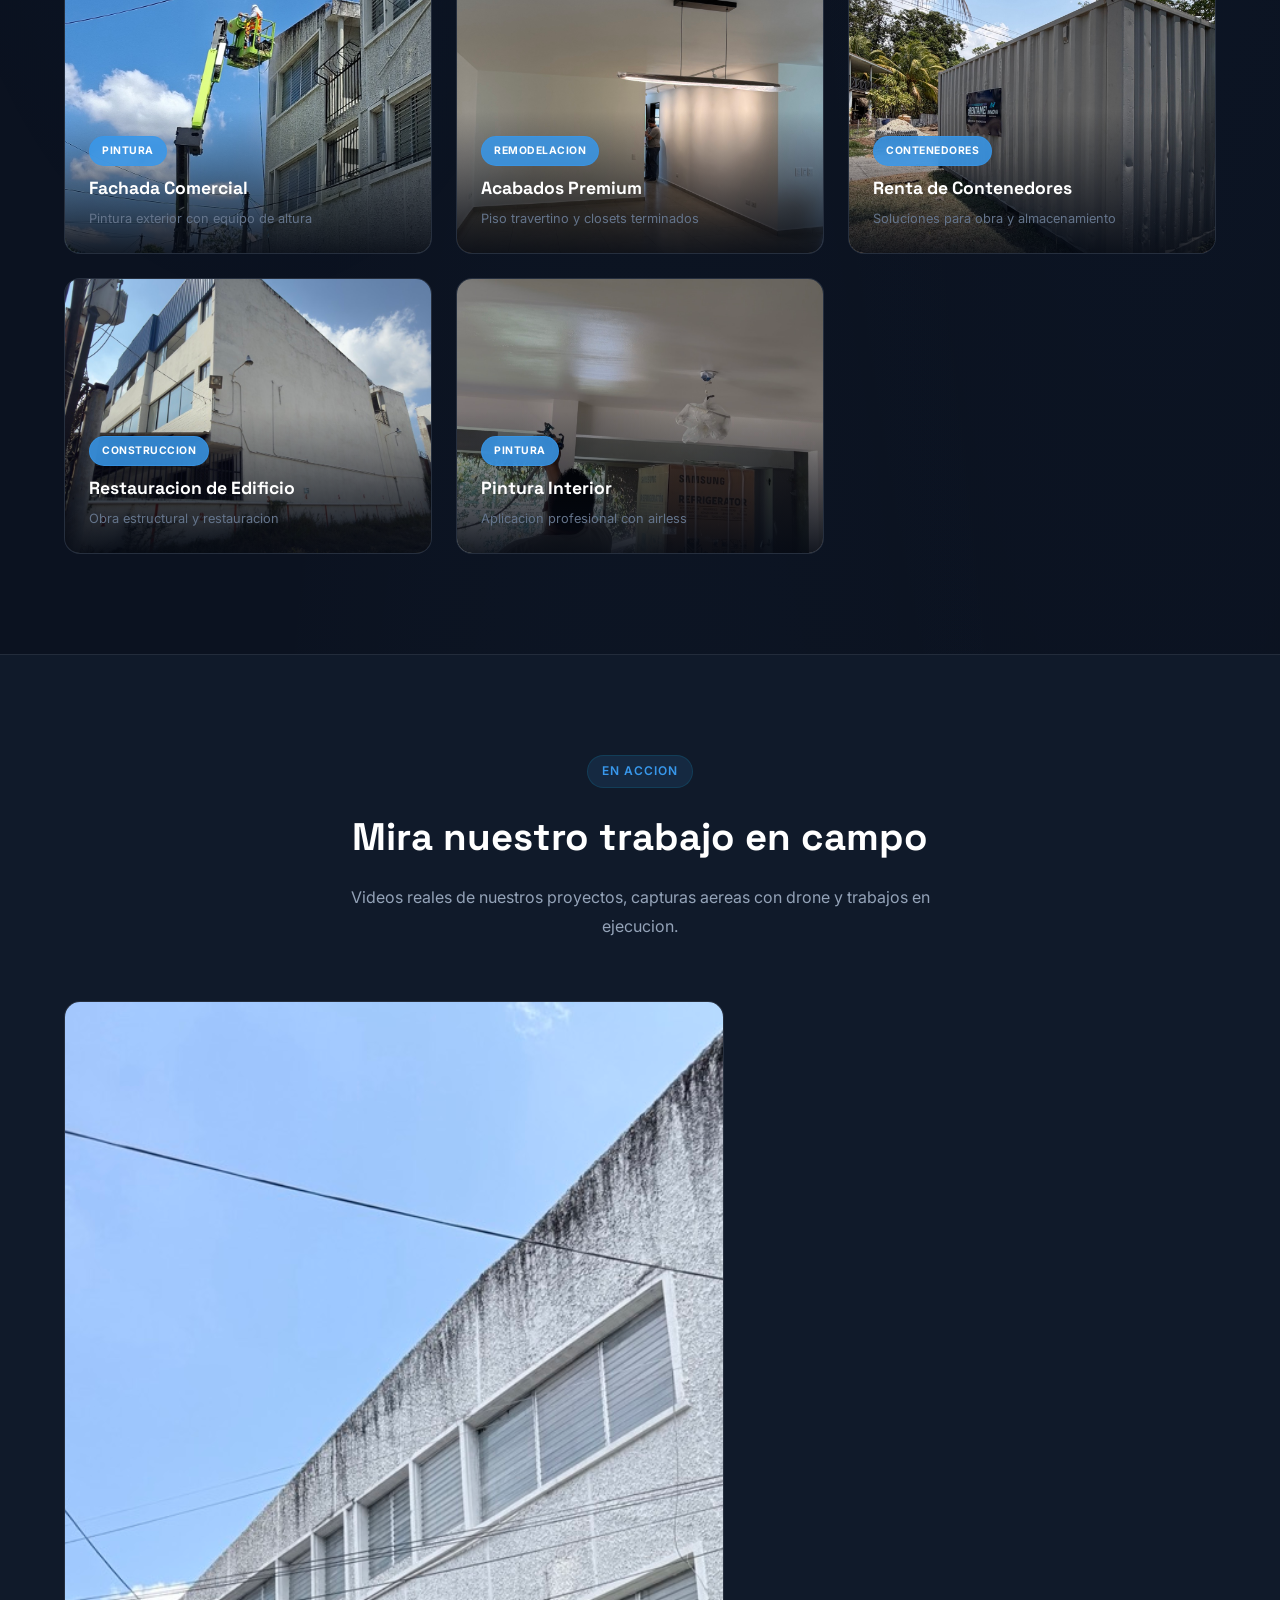
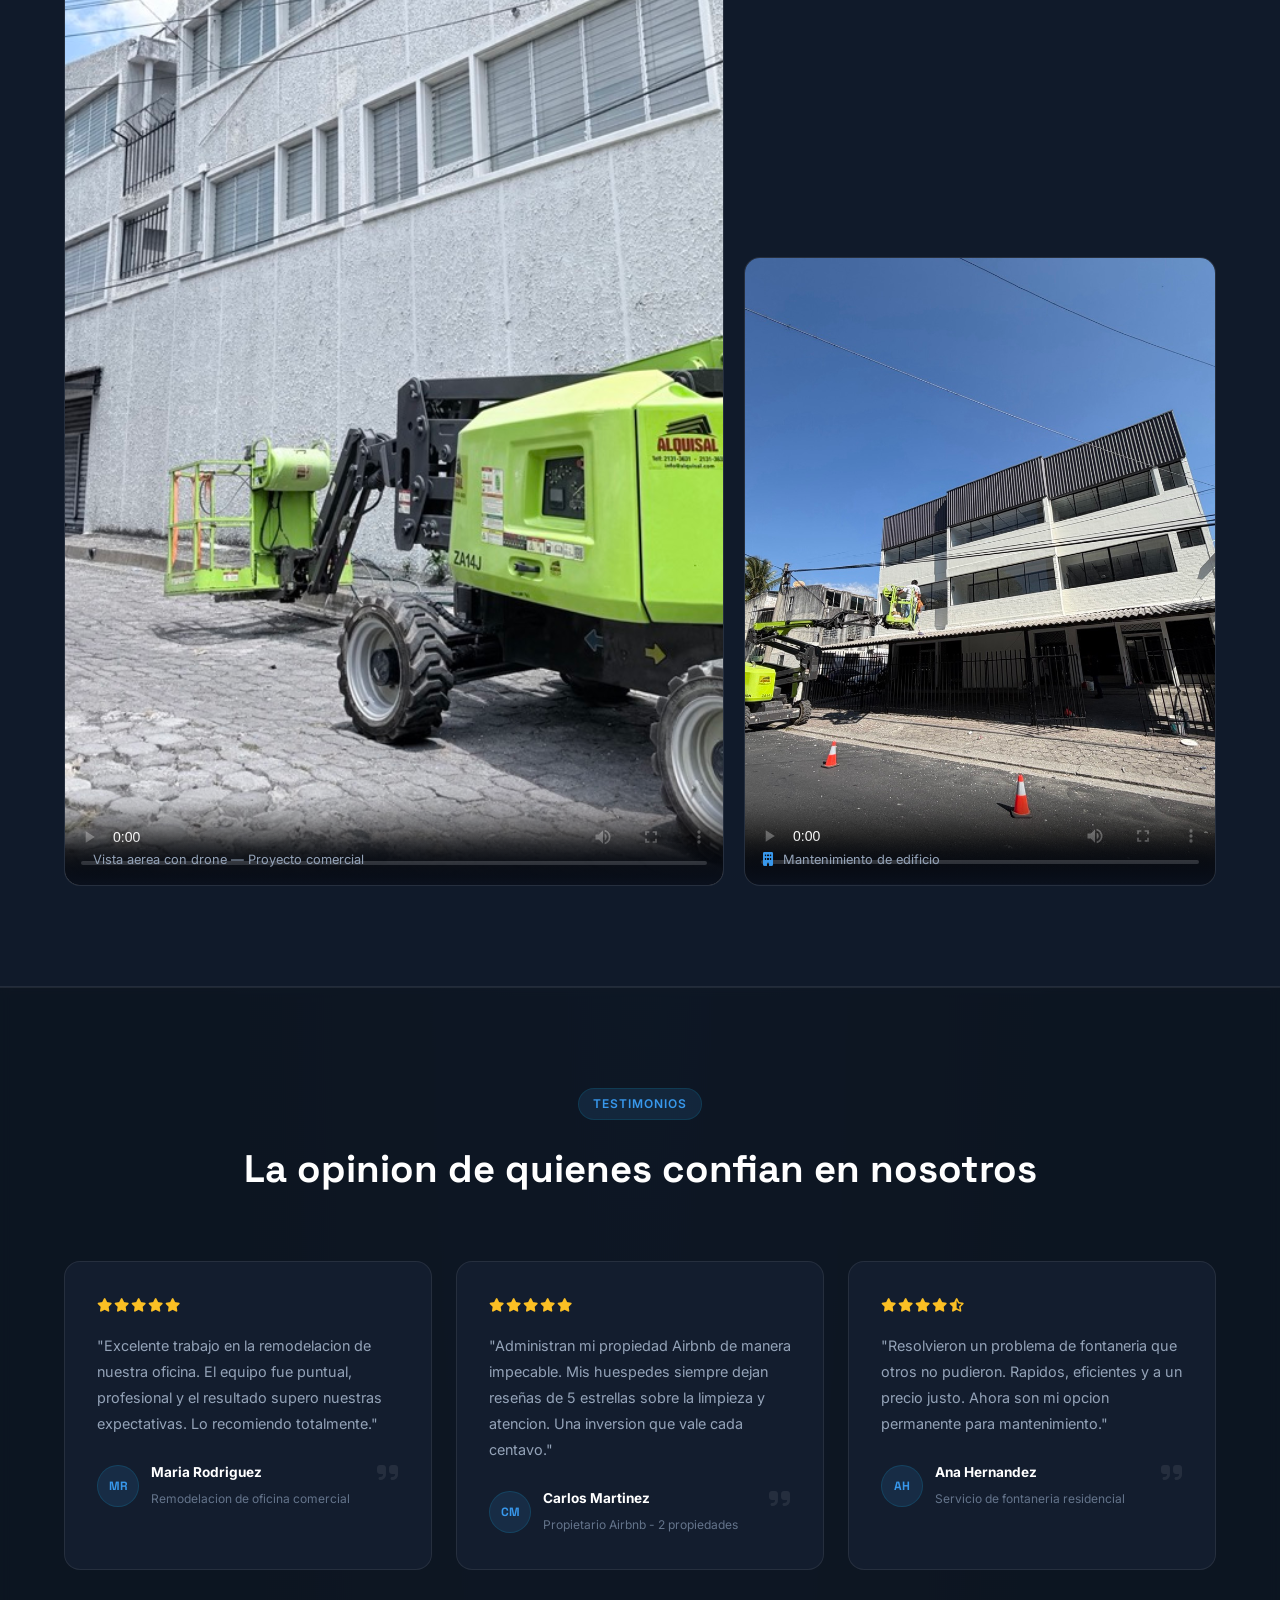
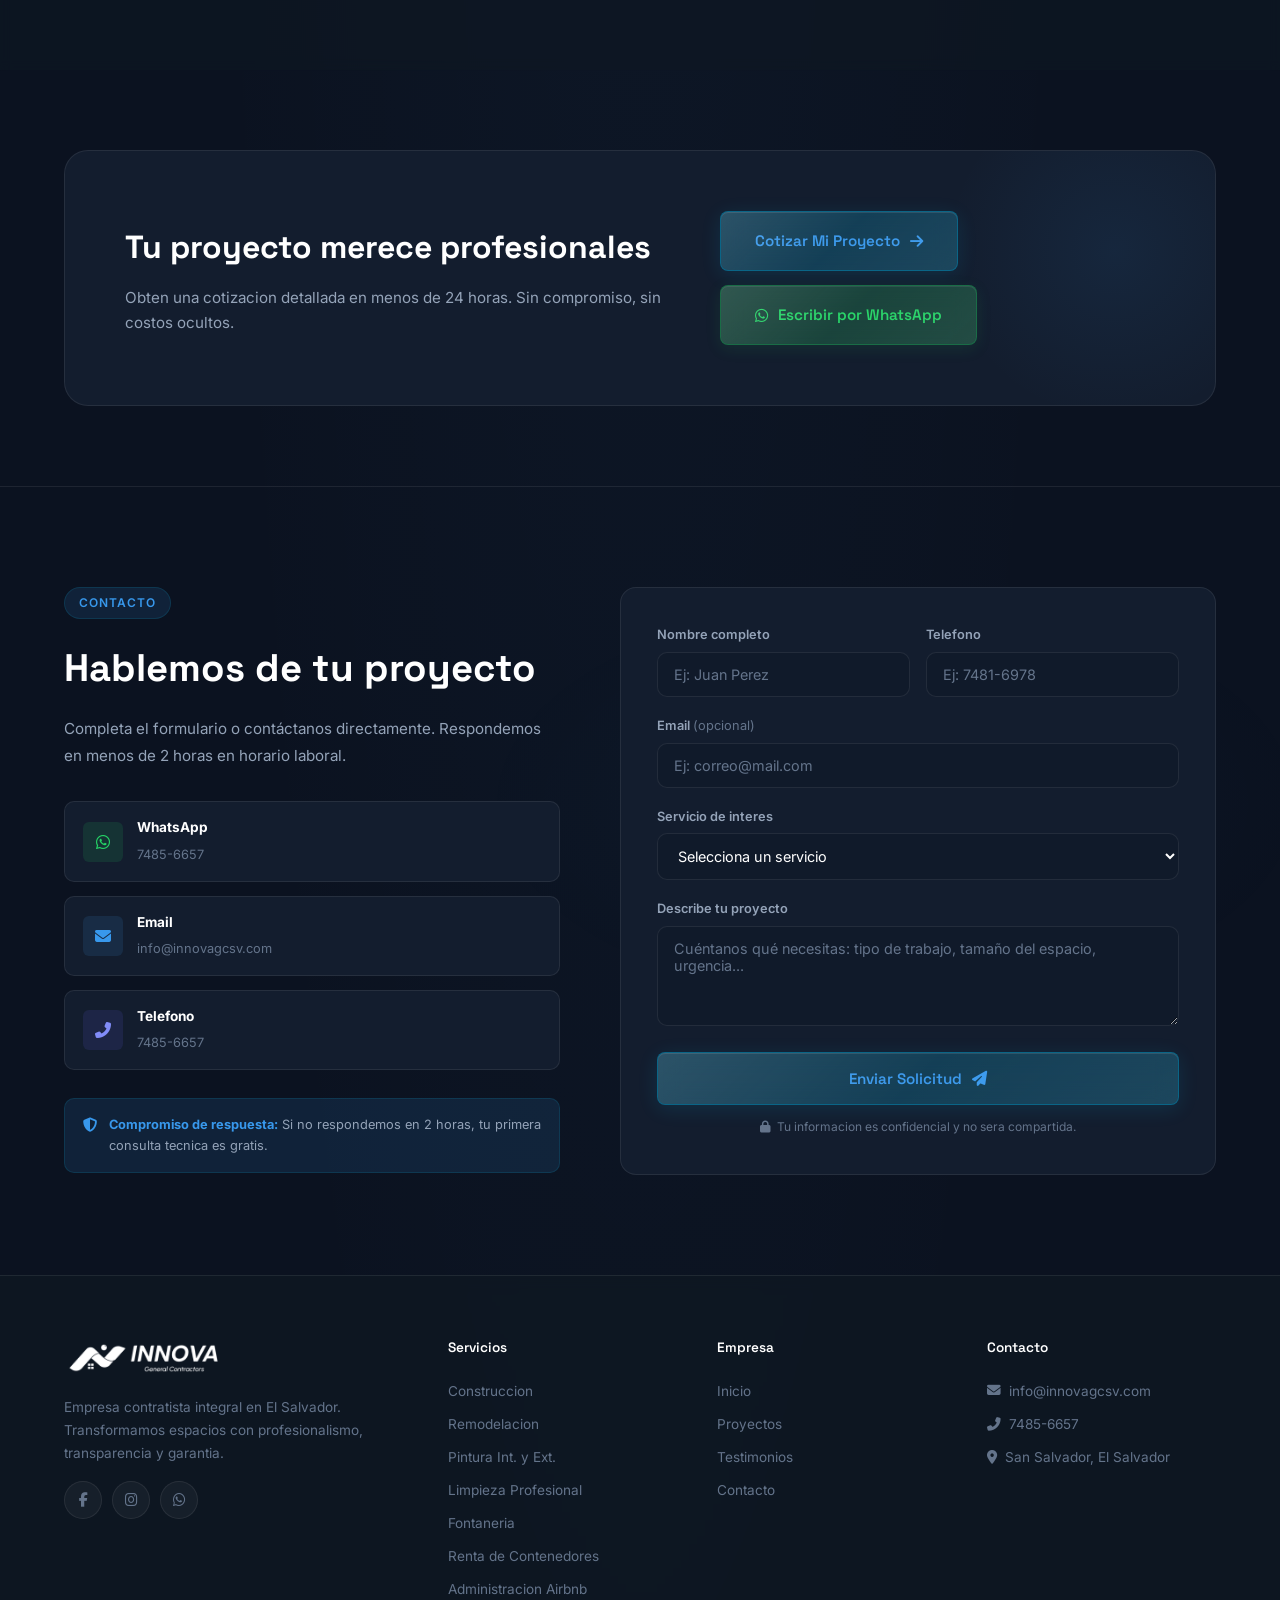
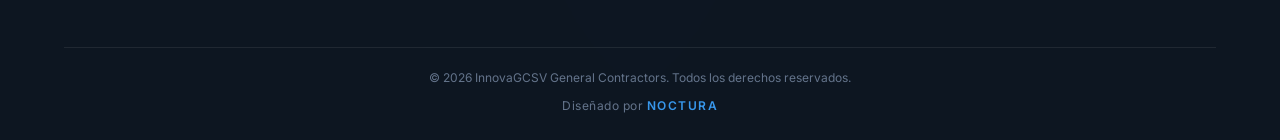
==== commit 1d303ae7: "feat: agregar galerias de fotos en paginas de servicios y portafolio - Anadir 60+ fotos clasificadas" ====
--- a/index.html
+++ b/index.html
@@ -292,10 +292,9 @@
                 </div>
 
                 <!-- Renta de Contenedores -->
-                <div class="service-card service-card-pending" data-animate="fade-up" data-delay="100">
-                    <div class="service-card-img service-card-img-placeholder">
-                        <div class="placeholder-icon"><i class="fas fa-cube"></i></div>
-                        <span class="placeholder-label">Foto proximamente</span>
+                <div class="service-card" data-animate="fade-up" data-delay="100">
+                    <div class="service-card-img">
+                        <img src="images/contenedores/contenedor-1.jpg" alt="Renta de contenedores INNOVA" loading="lazy">
                     </div>
                     <div class="service-card-body">
                         <div class="service-icon"><i class="fas fa-truck-ramp-box"></i></div>
@@ -457,6 +456,46 @@
                         <span class="project-tag">Airbnb</span>
                         <h3>Residencial Premium</h3>
                         <p>Administracion y acondicionamiento</p>
+                    </div>
+                </div>
+                <div class="project-card" data-lightbox="images/pintura/pintura-fachada-1.jpg" data-animate="fade-up">
+                    <img src="images/pintura/pintura-fachada-1.jpg" alt="Pintura de fachada con grua Zoomlion" loading="lazy">
+                    <div class="project-info">
+                        <span class="project-tag">Pintura</span>
+                        <h3>Fachada Comercial</h3>
+                        <p>Pintura exterior con equipo de altura</p>
+                    </div>
+                </div>
+                <div class="project-card" data-lightbox="images/remodelacion/remodelacion-6.jpg" data-animate="fade-up" data-delay="100">
+                    <img src="images/remodelacion/remodelacion-6.jpg" alt="Remodelacion con piso travertino" loading="lazy">
+                    <div class="project-info">
+                        <span class="project-tag">Remodelacion</span>
+                        <h3>Acabados Premium</h3>
+                        <p>Piso travertino y closets terminados</p>
+                    </div>
+                </div>
+                <div class="project-card" data-lightbox="images/contenedores/contenedor-2.jpg" data-animate="fade-up" data-delay="200">
+                    <img src="images/contenedores/contenedor-2.jpg" alt="Contenedor INNOVA en obra" loading="lazy">
+                    <div class="project-info">
+                        <span class="project-tag">Contenedores</span>
+                        <h3>Renta de Contenedores</h3>
+                        <p>Soluciones para obra y almacenamiento</p>
+                    </div>
+                </div>
+                <div class="project-card" data-lightbox="images/construccion/construccion-edificio-antes-1.jpg" data-animate="fade-up">
+                    <img src="images/construccion/construccion-edificio-antes-1.jpg" alt="Edificio antes de intervencion" loading="lazy">
+                    <div class="project-info">
+                        <span class="project-tag">Construccion</span>
+                        <h3>Restauracion de Edificio</h3>
+                        <p>Obra estructural y restauracion</p>
+                    </div>
+                </div>
+                <div class="project-card" data-lightbox="images/pintura/pintura-spray-4.png" data-animate="fade-up" data-delay="100">
+                    <img src="images/pintura/pintura-spray-4.png" alt="Pintura interior con pistola airless" loading="lazy">
+                    <div class="project-info">
+                        <span class="project-tag">Pintura</span>
+                        <h3>Pintura Interior</h3>
+                        <p>Aplicacion profesional con airless</p>
                     </div>
                 </div>
             </div>
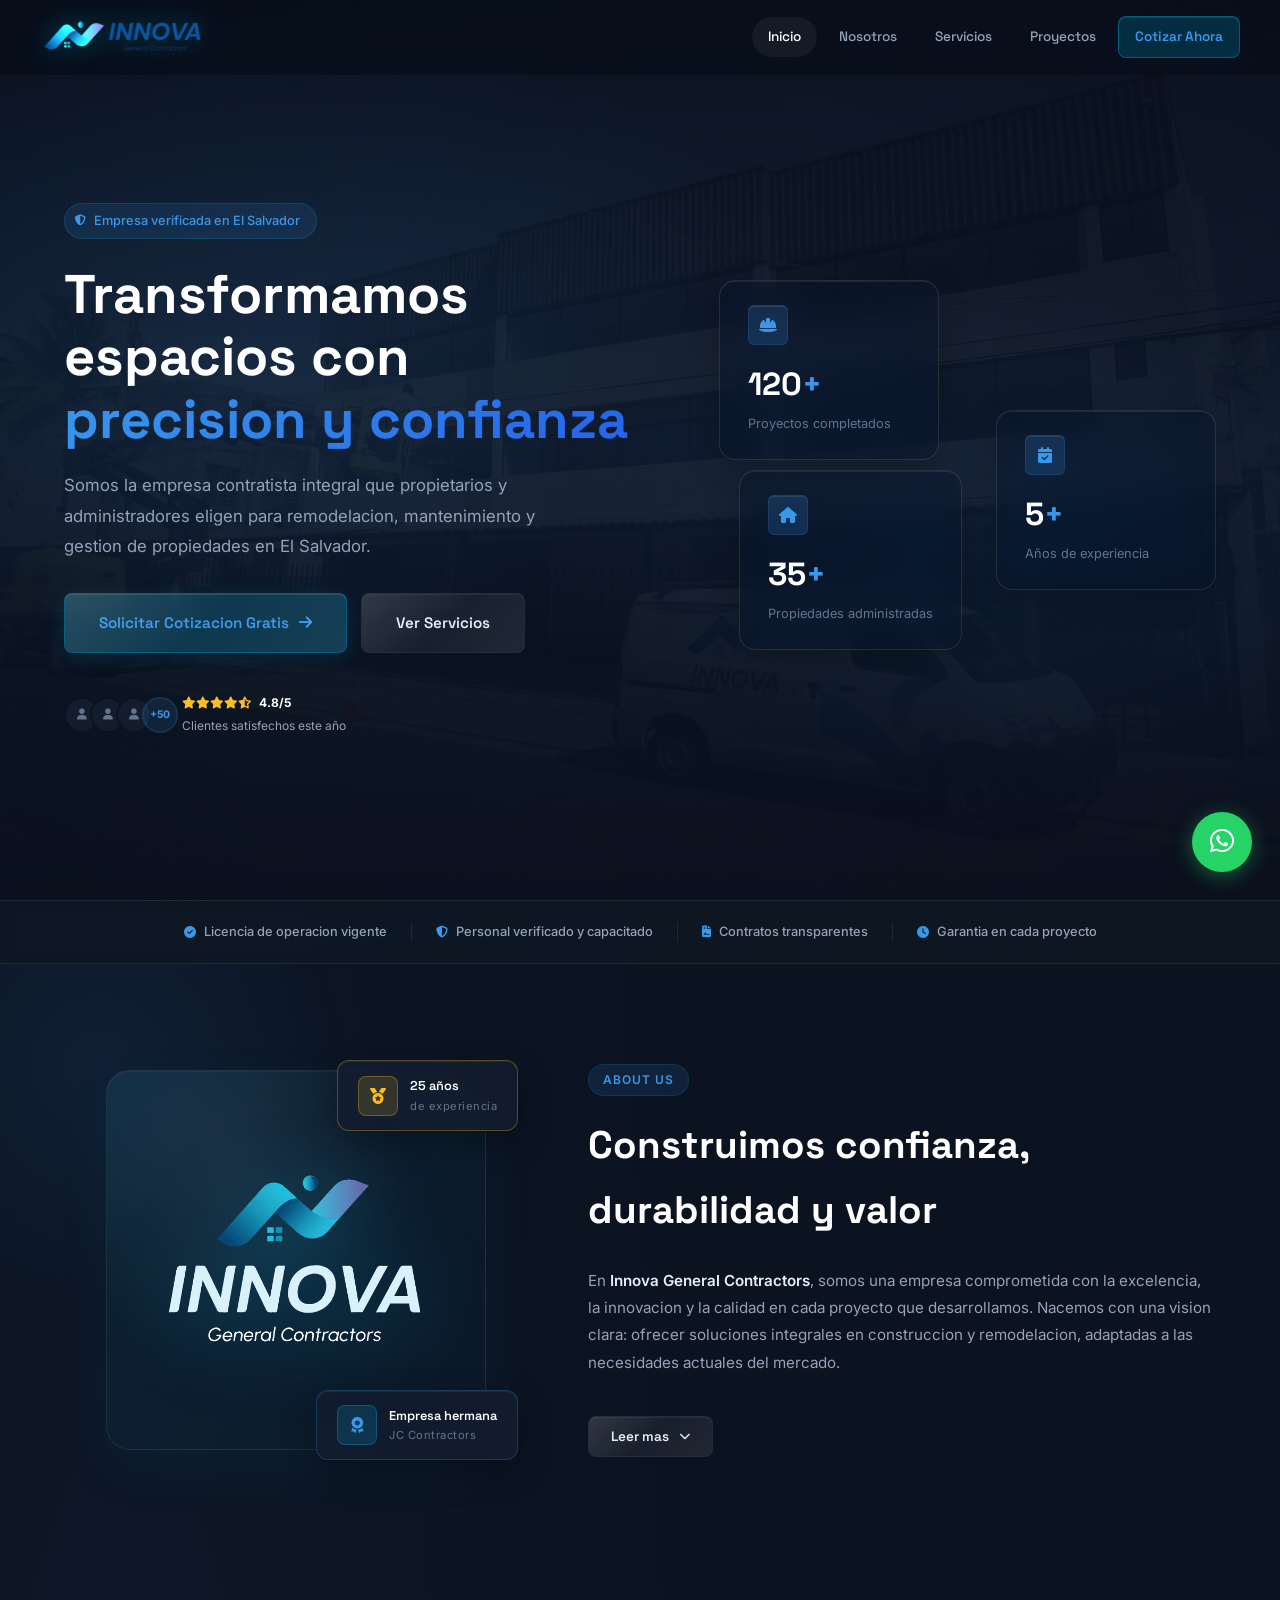
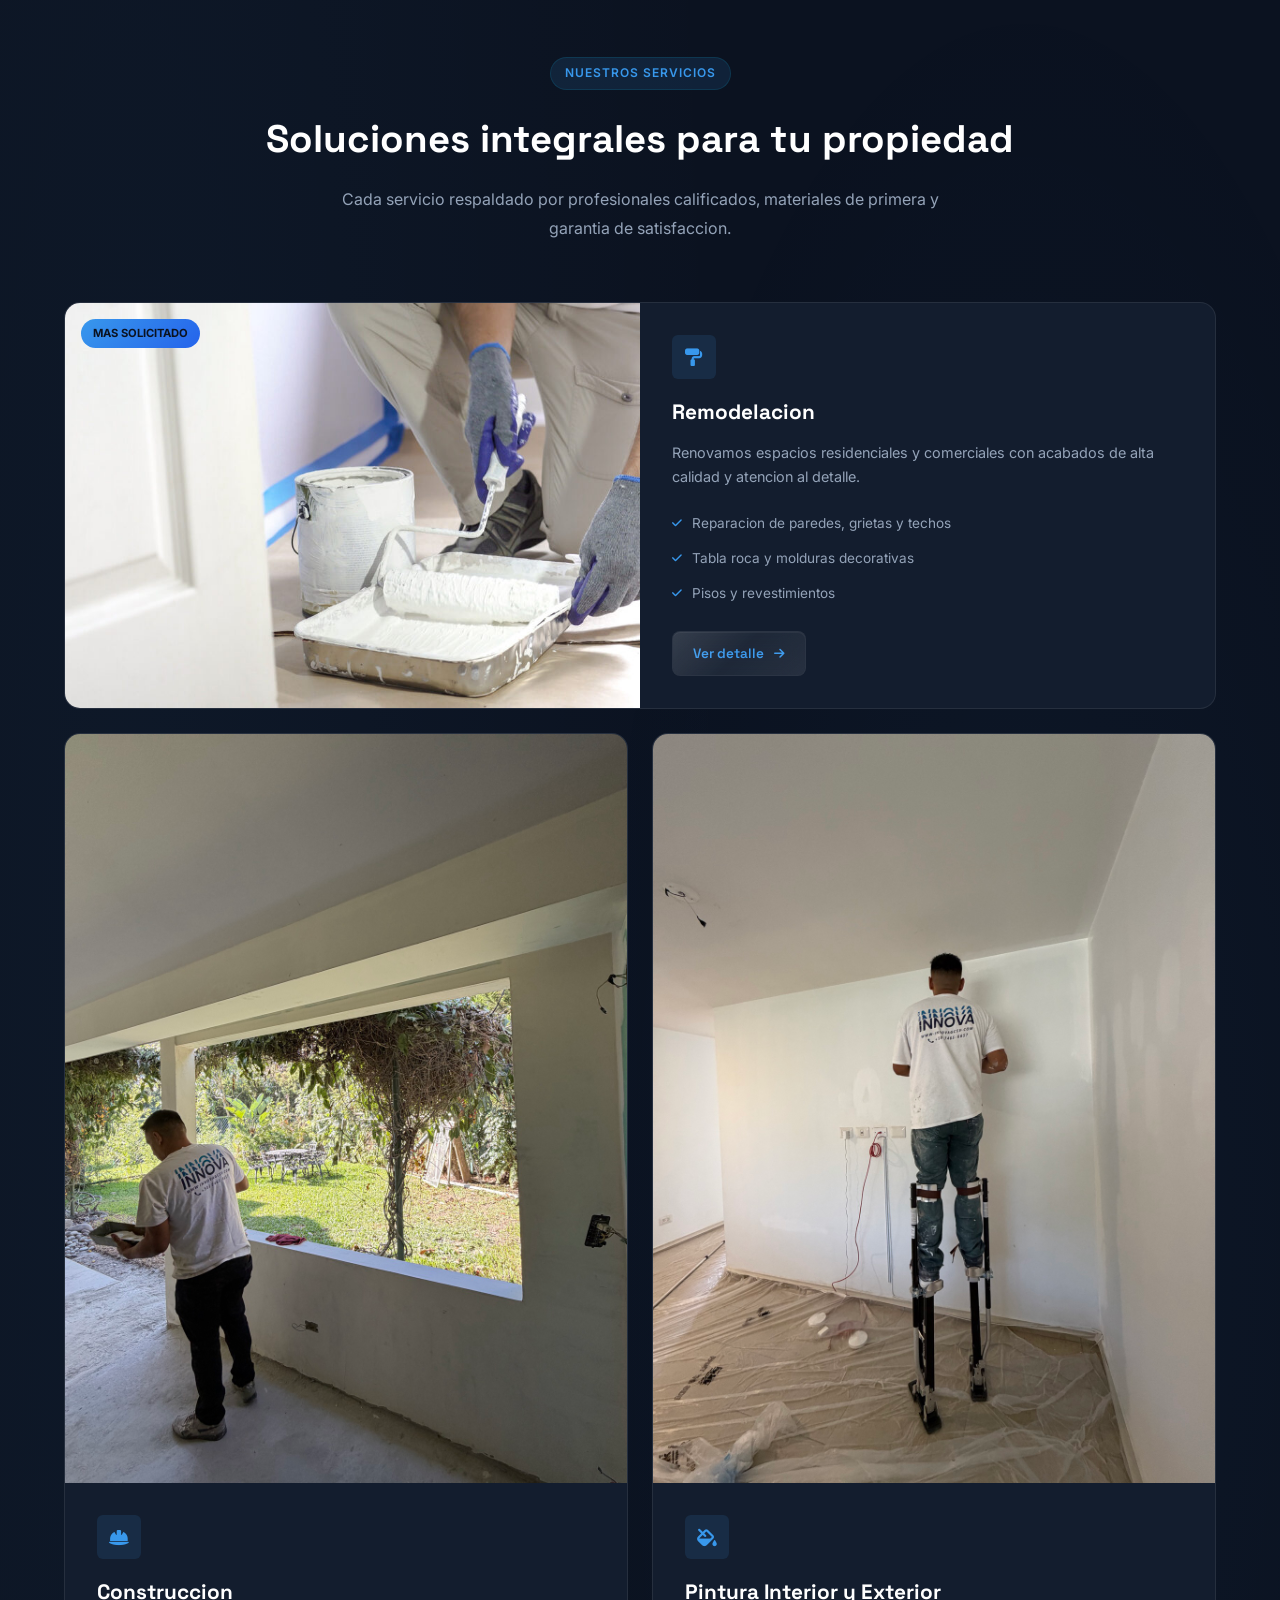
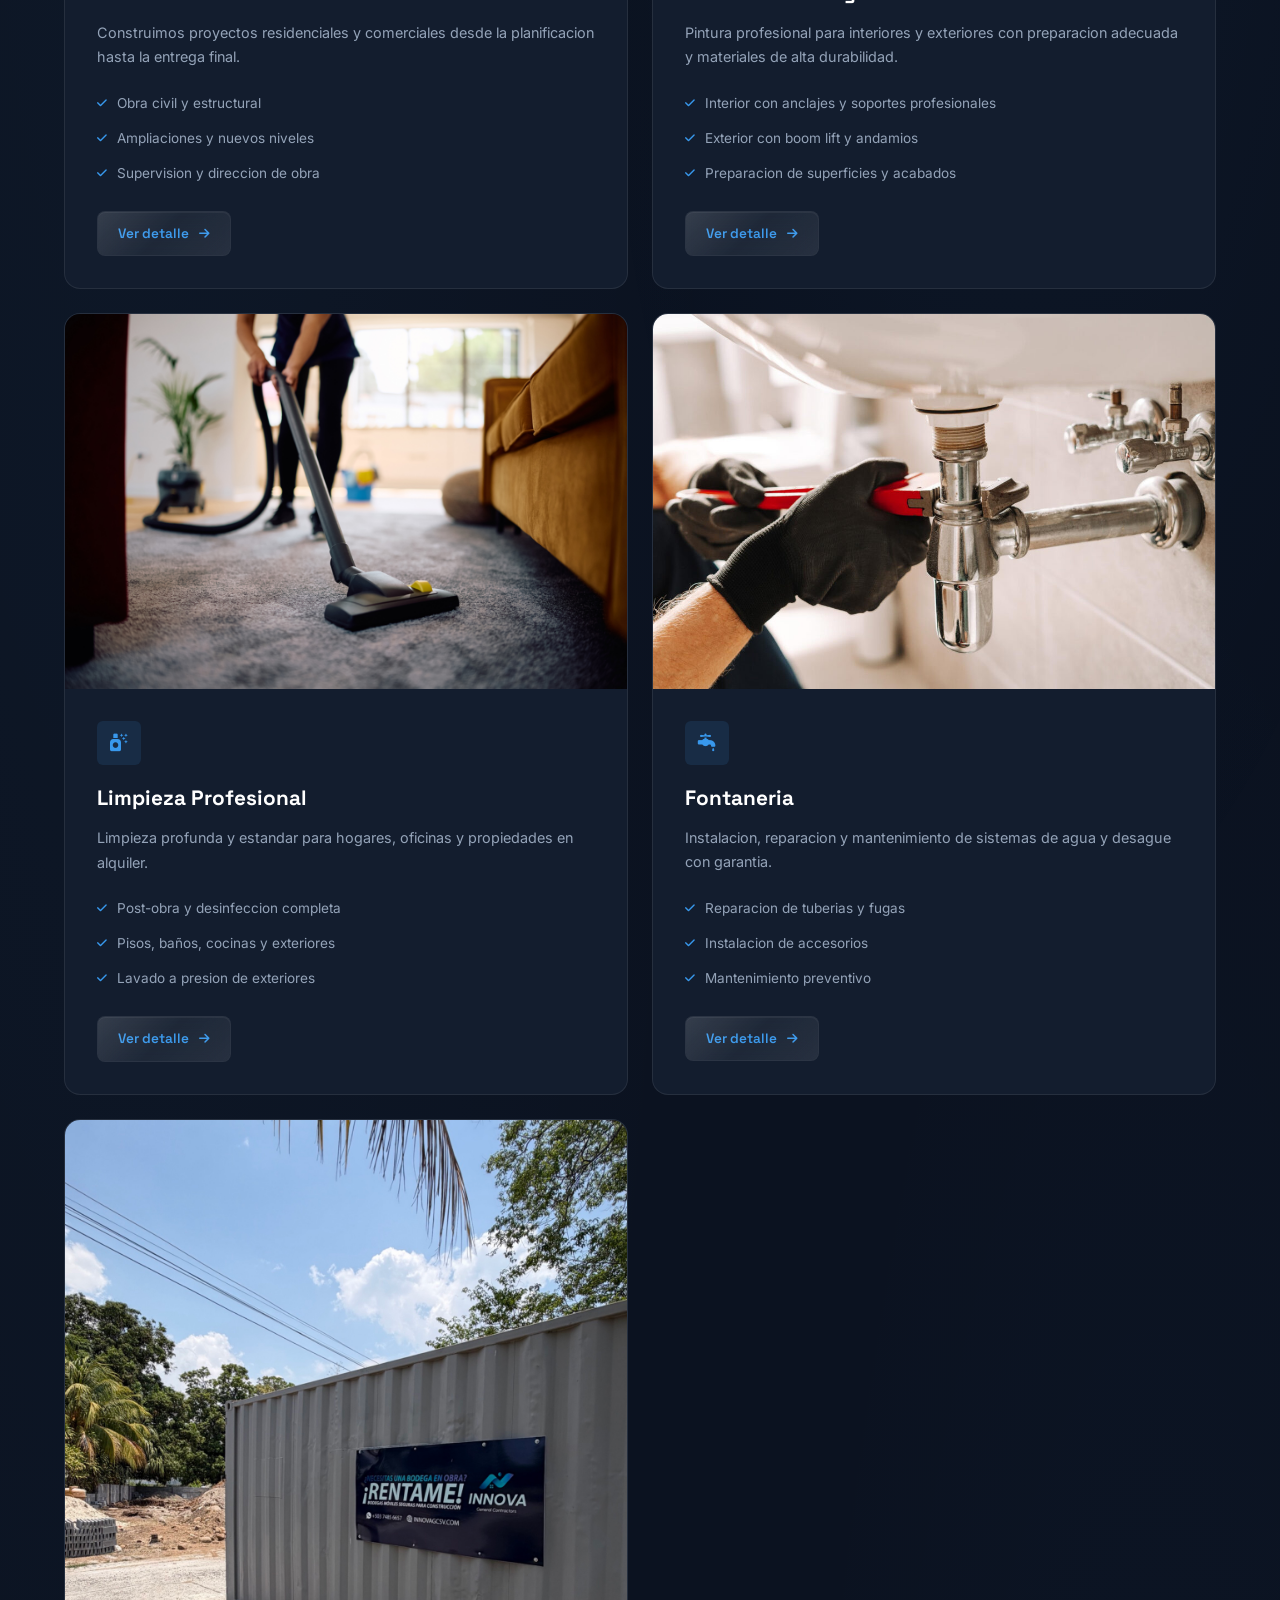
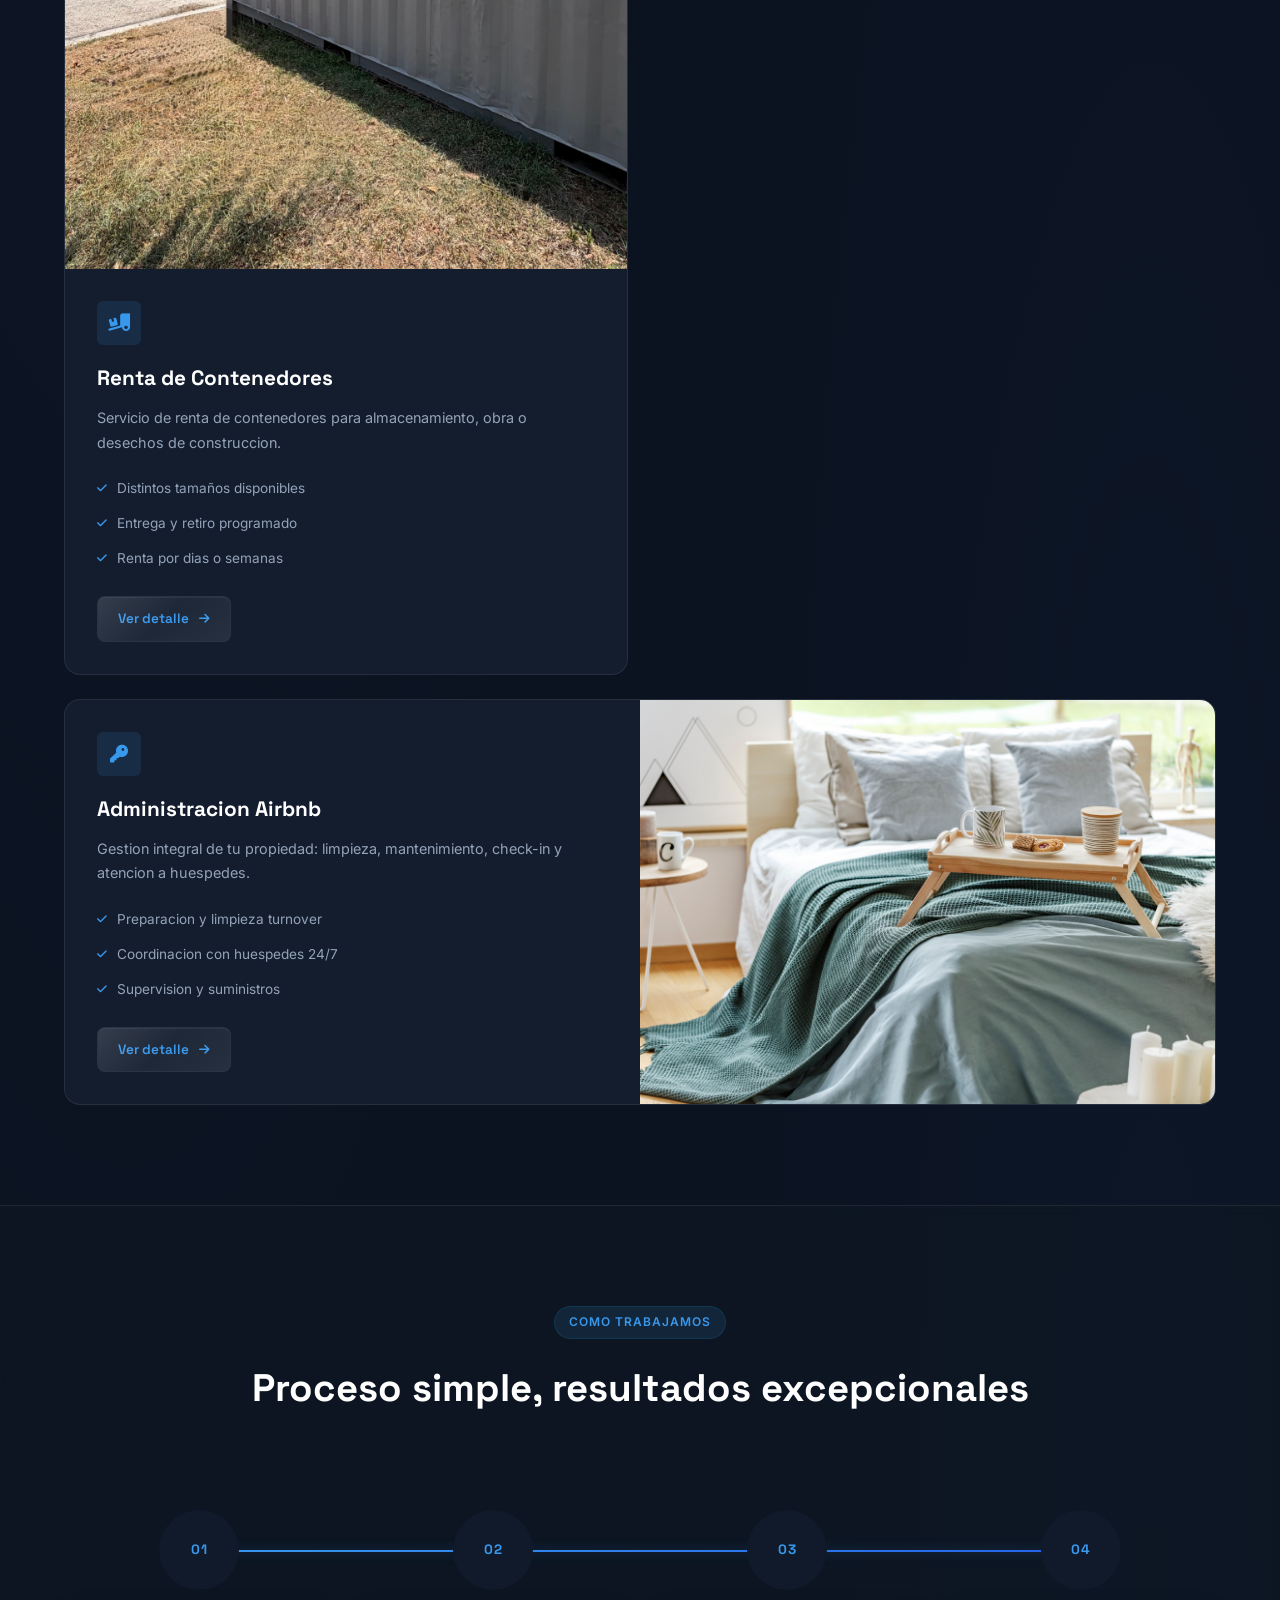
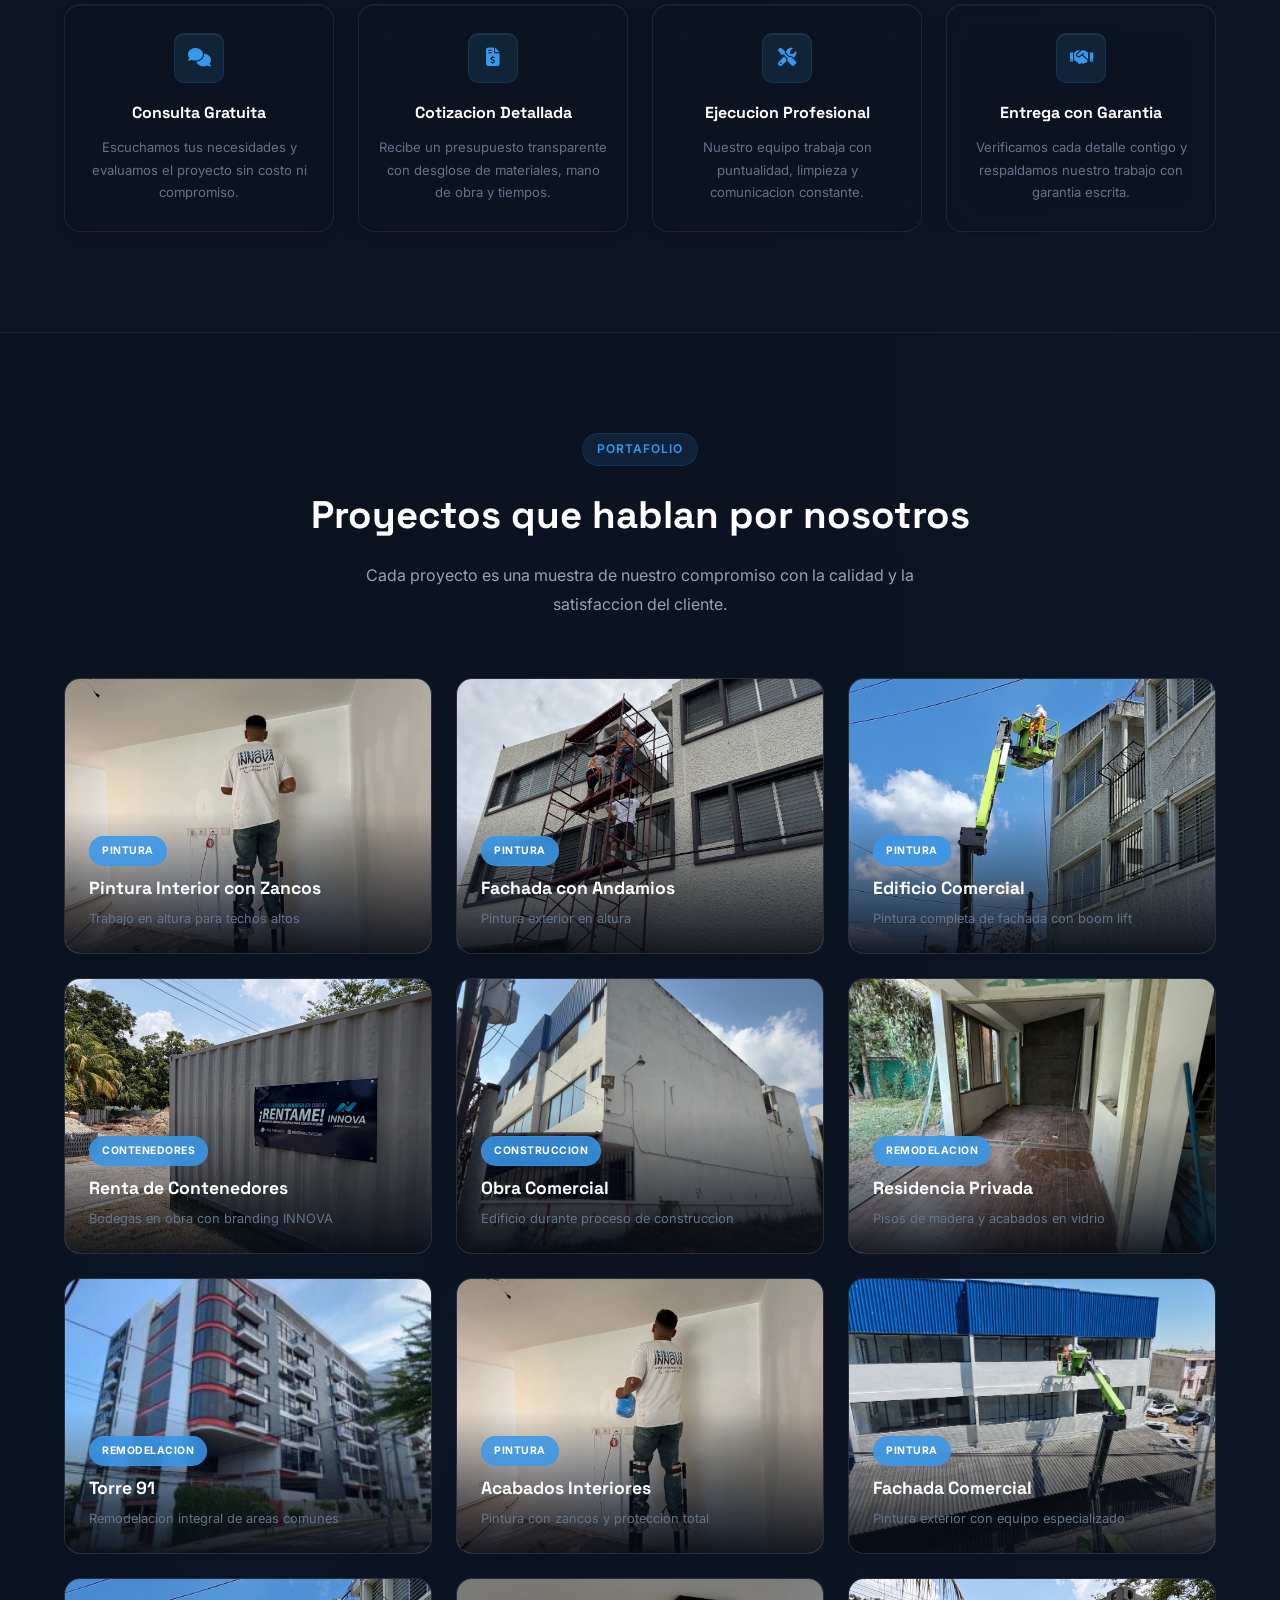
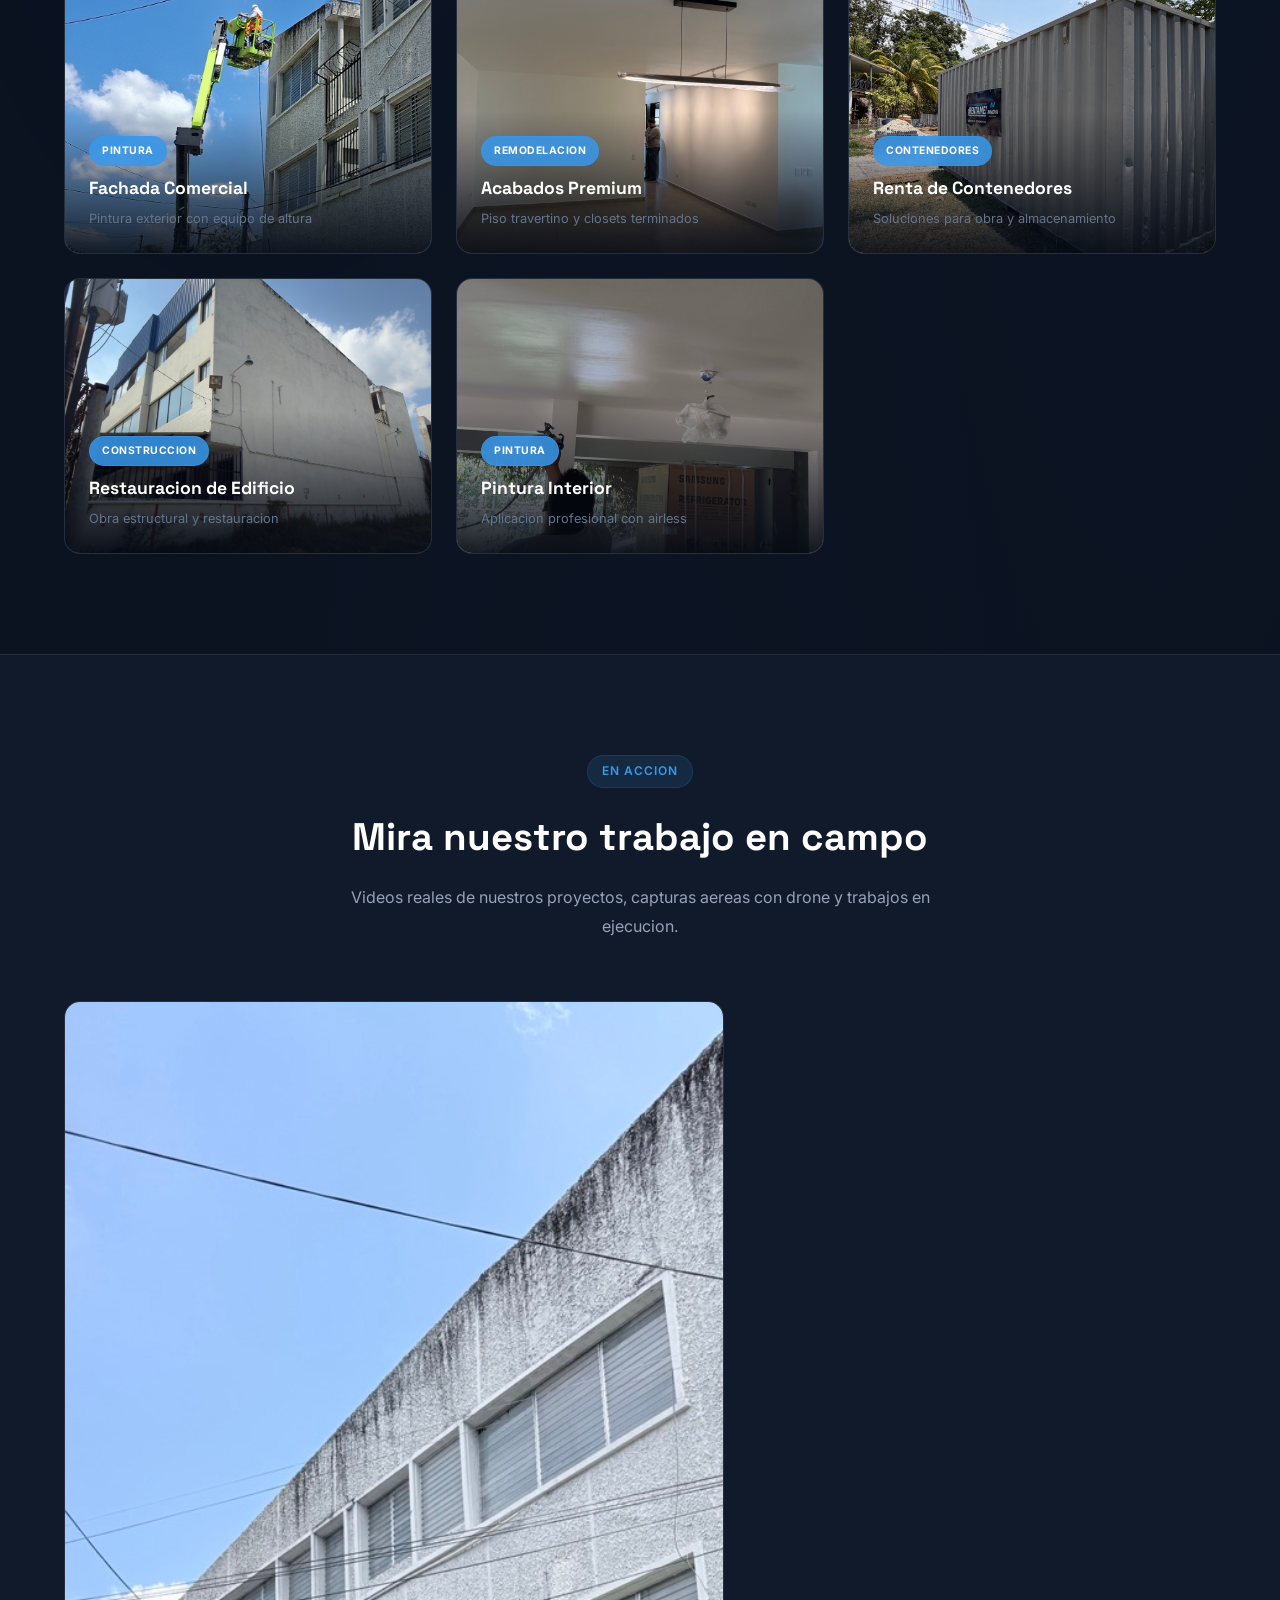
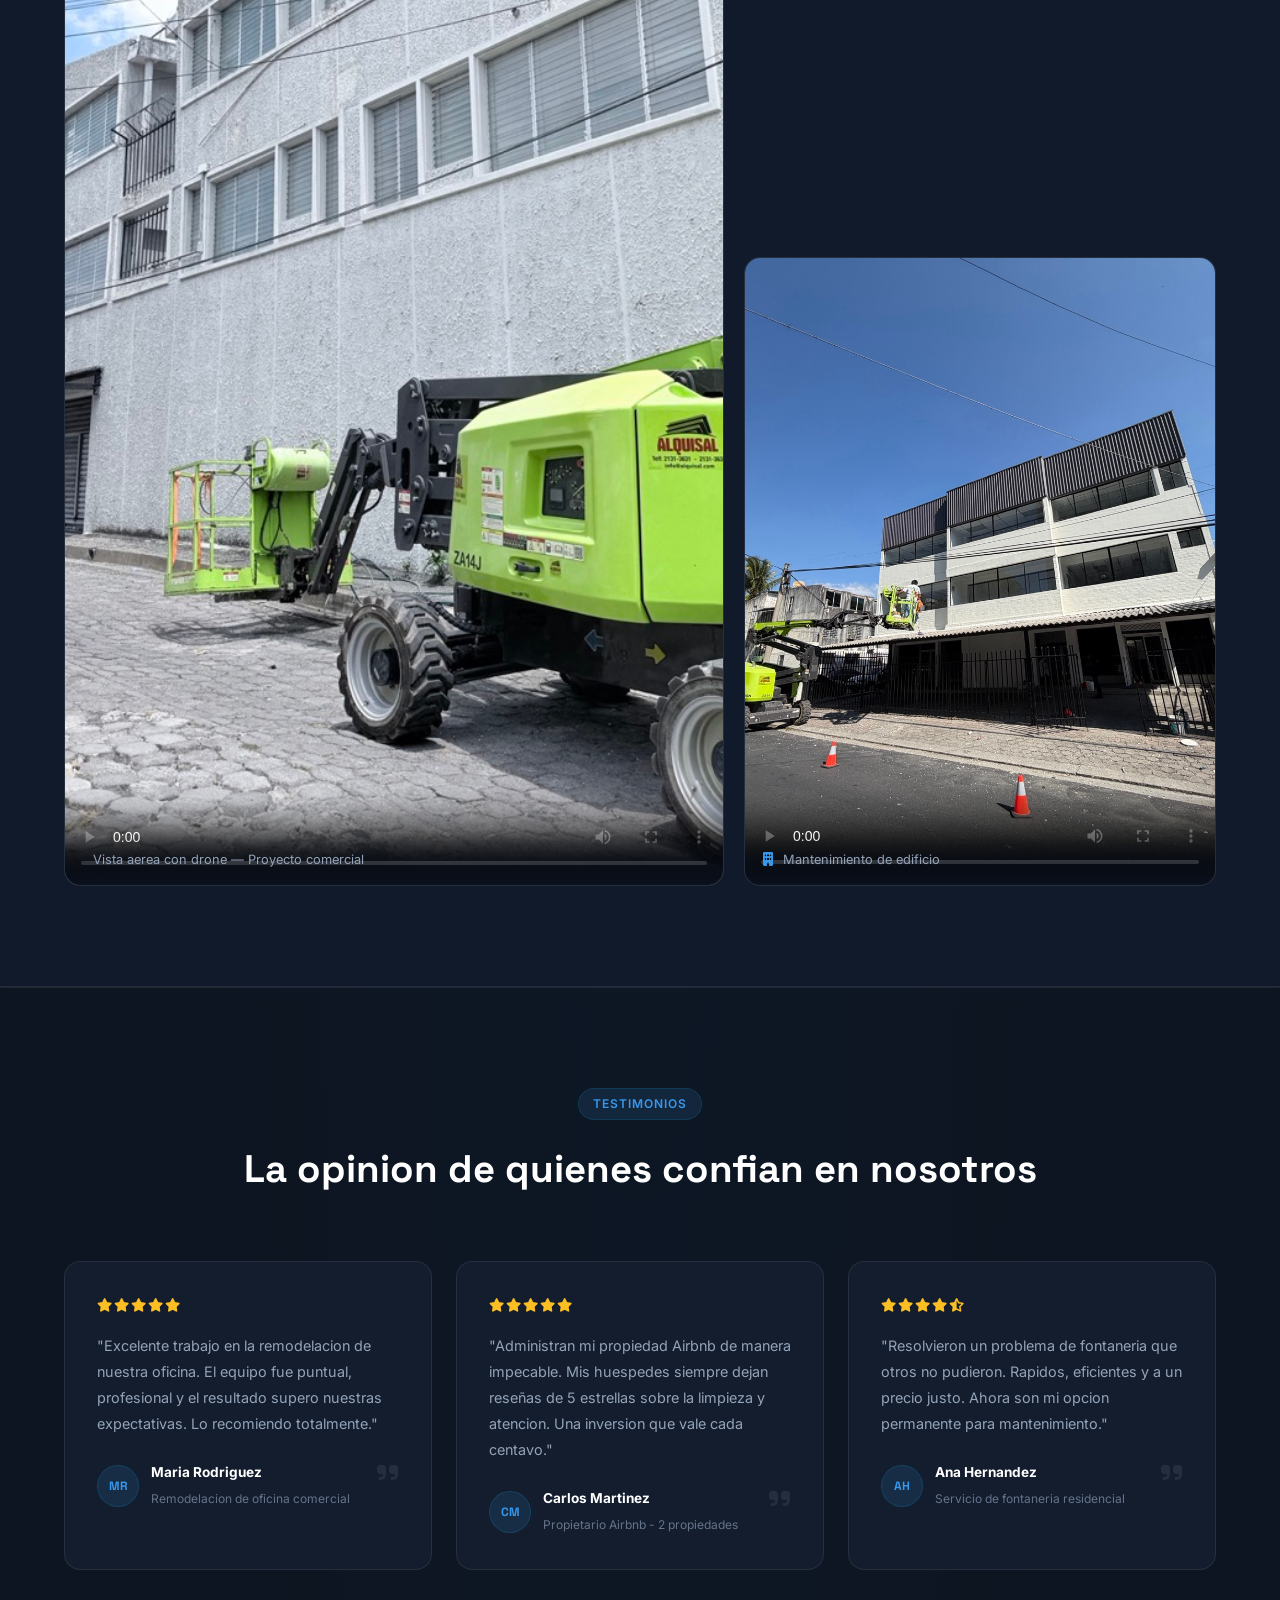
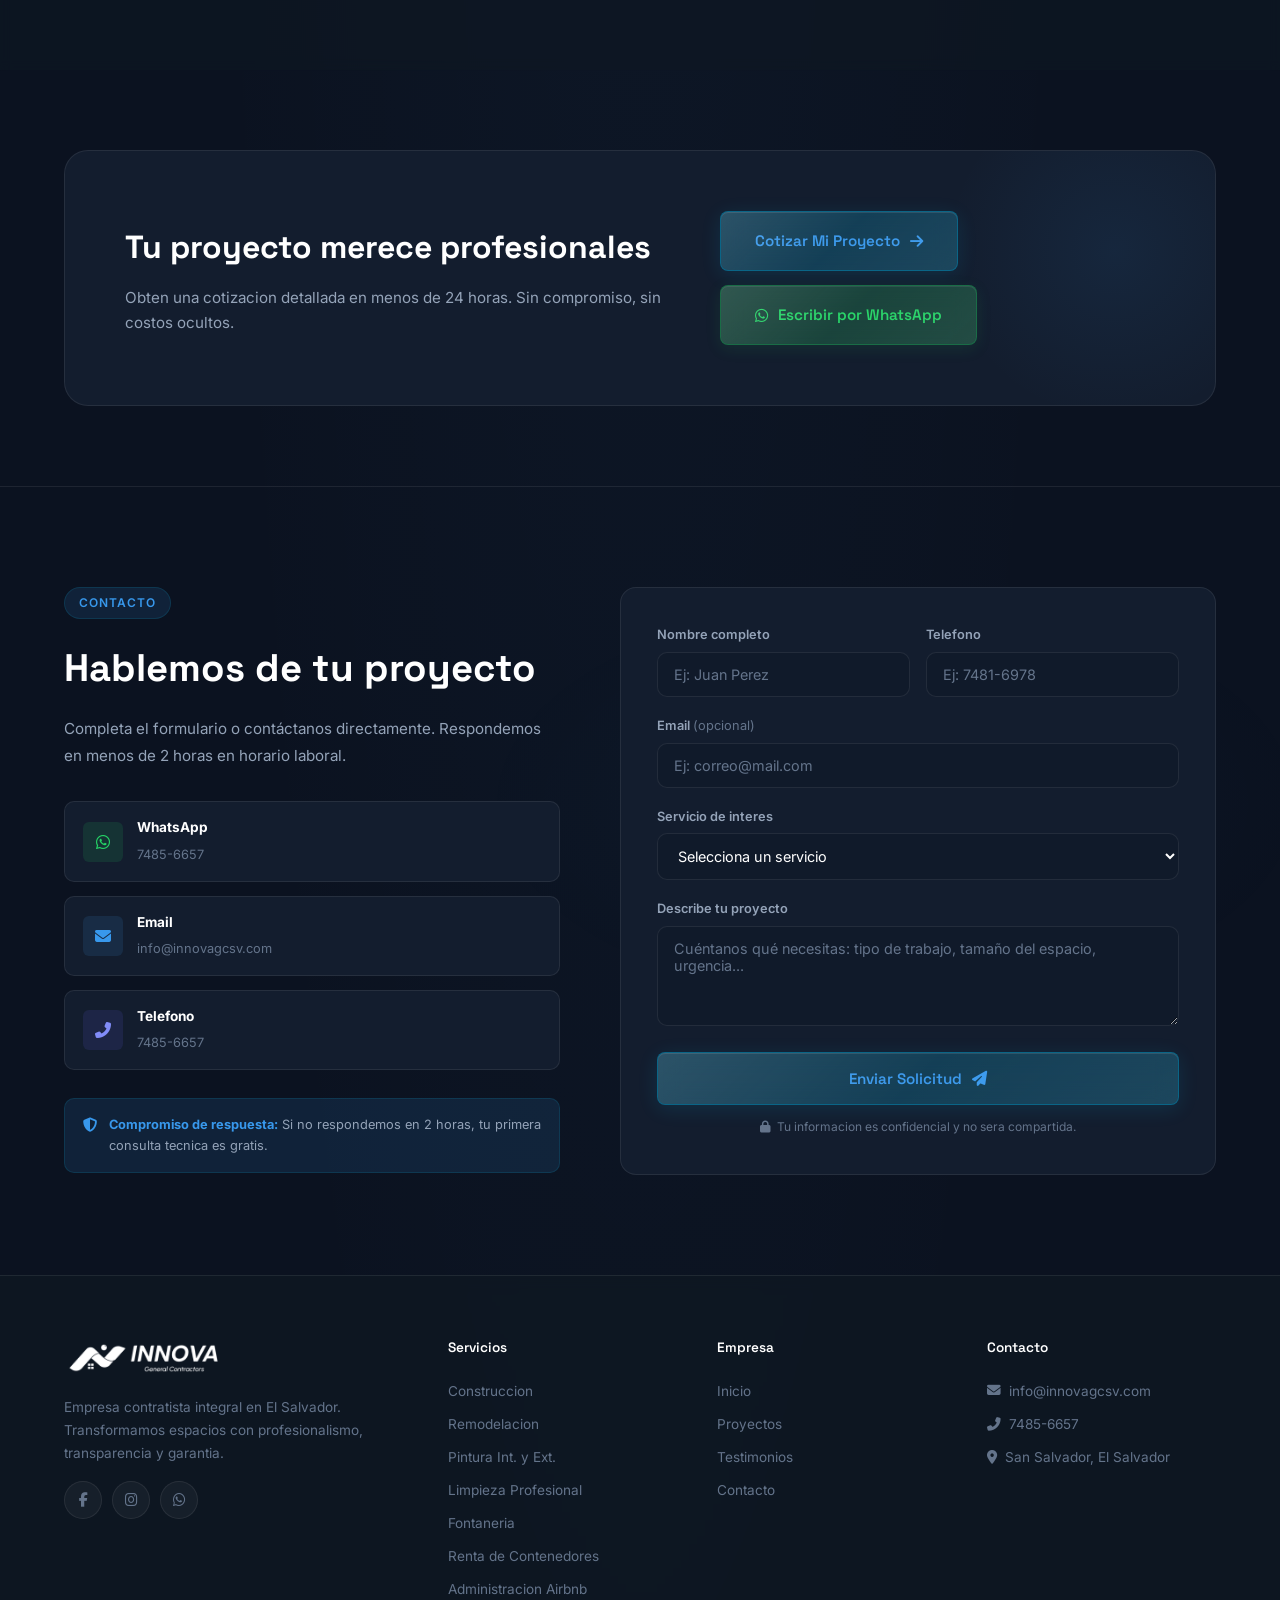
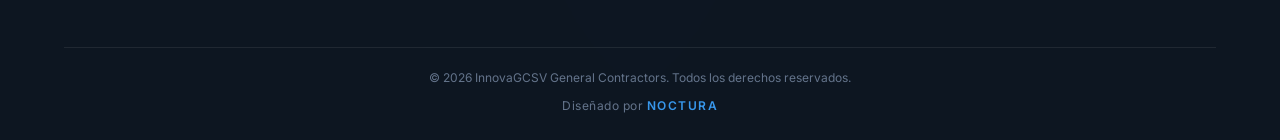
==== commit 9a8a8d81: "feat: integrar fotos reales de proyectos en cards, subpaginas y galeria - Card Construccion: usa ima" ====
--- a/index.html
+++ b/index.html
@@ -222,7 +222,7 @@
                 <!-- Construccion -->
                 <div class="service-card" data-animate="fade-up">
                     <div class="service-card-img">
-                        <img src="images/proyectos-nuevos/edificio-exterior-1.jpg" alt="Construccion profesional" loading="lazy">
+                        <img src="images/construccion/construccion-1.jpg" alt="Construccion profesional" loading="lazy">
                     </div>
                     <div class="service-card-body">
                         <div class="service-icon"><i class="fas fa-hard-hat"></i></div>
@@ -240,7 +240,7 @@
                 <!-- Pintura -->
                 <div class="service-card" data-animate="fade-up" data-delay="100">
                     <div class="service-card-img">
-                        <img src="images/proyectos-nuevos/andamios-trabajo.jpg" alt="Pintura profesional interior y exterior" loading="lazy">
+                        <img src="images/pintura/pintura-zancos-1.jpg" alt="Pintura profesional interior y exterior con zancos y andamios" loading="lazy">
                     </div>
                     <div class="service-card-body">
                         <div class="service-icon"><i class="fas fa-fill-drip"></i></div>
@@ -386,6 +386,54 @@
                 <p class="section-desc">Cada proyecto es una muestra de nuestro compromiso con la calidad y la satisfaccion del cliente.</p>
             </div>
             <div class="projects-grid projects-grid-expanded">
+                <div class="project-card" data-lightbox="images/pintura/pintura-zancos-1.jpg" data-animate="fade-up">
+                    <img src="images/pintura/pintura-zancos-1.jpg" alt="Pintura interior con zancos profesionales" loading="lazy">
+                    <div class="project-info">
+                        <span class="project-tag">Pintura</span>
+                        <h3>Pintura Interior con Zancos</h3>
+                        <p>Trabajo en altura para techos altos</p>
+                    </div>
+                </div>
+                <div class="project-card" data-lightbox="images/pintura/pintura-andamios-1.jpg" data-animate="fade-up" data-delay="100">
+                    <img src="images/pintura/pintura-andamios-1.jpg" alt="Pintura exterior con andamios" loading="lazy">
+                    <div class="project-info">
+                        <span class="project-tag">Pintura</span>
+                        <h3>Fachada con Andamios</h3>
+                        <p>Pintura exterior en altura</p>
+                    </div>
+                </div>
+                <div class="project-card" data-lightbox="images/pintura/pintura-fachada-1.jpg" data-animate="fade-up" data-delay="200">
+                    <img src="images/pintura/pintura-fachada-1.jpg" alt="Edificio con pintura terminada" loading="lazy">
+                    <div class="project-info">
+                        <span class="project-tag">Pintura</span>
+                        <h3>Edificio Comercial</h3>
+                        <p>Pintura completa de fachada con boom lift</p>
+                    </div>
+                </div>
+                <div class="project-card" data-lightbox="images/contenedores/contenedor-1.jpg" data-animate="fade-up">
+                    <img src="images/contenedores/contenedor-1.jpg" alt="Contenedor INNOVA en renta" loading="lazy">
+                    <div class="project-info">
+                        <span class="project-tag">Contenedores</span>
+                        <h3>Renta de Contenedores</h3>
+                        <p>Bodegas en obra con branding INNOVA</p>
+                    </div>
+                </div>
+                <div class="project-card" data-lightbox="images/construccion/construccion-edificio-antes-1.jpg" data-animate="fade-up" data-delay="100">
+                    <img src="images/construccion/construccion-edificio-antes-1.jpg" alt="Edificio en construccion" loading="lazy">
+                    <div class="project-info">
+                        <span class="project-tag">Construccion</span>
+                        <h3>Obra Comercial</h3>
+                        <p>Edificio durante proceso de construccion</p>
+                    </div>
+                </div>
+                <div class="project-card" data-lightbox="images/proyectos-nuevos/remodelacion-interior-1.jpg" data-animate="fade-up" data-delay="200">
+                    <img src="images/proyectos-nuevos/remodelacion-interior-1.jpg" alt="Remodelacion interior" loading="lazy">
+                    <div class="project-info">
+                        <span class="project-tag">Remodelacion</span>
+                        <h3>Residencia Privada</h3>
+                        <p>Pisos de madera y acabados en vidrio</p>
+                    </div>
+                </div>
                 <div class="project-card" data-lightbox="images/proyectos/torre-91.jpg" data-animate="fade-up">
                     <img src="images/proyectos/torre-91.jpg" alt="Proyecto Torre 91" loading="lazy">
                     <div class="project-info">
@@ -394,68 +442,20 @@
                         <p>Remodelacion integral de areas comunes</p>
                     </div>
                 </div>
-                <div class="project-card" data-lightbox="images/proyectos-nuevos/remodelacion-interior-1.jpg" data-animate="fade-up" data-delay="100">
-                    <img src="images/proyectos-nuevos/remodelacion-interior-1.jpg" alt="Remodelacion interior con pisos de madera" loading="lazy">
-                    <div class="project-info">
-                        <span class="project-tag">Remodelacion</span>
-                        <h3>Residencia Privada</h3>
-                        <p>Pisos de madera y acabados en vidrio</p>
-                    </div>
-                </div>
-                <div class="project-card" data-lightbox="images/proyectos-nuevos/remodelacion-interior-2.jpg" data-animate="fade-up" data-delay="200">
-                    <img src="images/proyectos-nuevos/remodelacion-interior-2.jpg" alt="Acabados interiores profesionales" loading="lazy">
-                    <div class="project-info">
-                        <span class="project-tag">Remodelacion</span>
+                <div class="project-card" data-lightbox="images/pintura/pintura-zancos-2.jpg" data-animate="fade-up" data-delay="100">
+                    <img src="images/pintura/pintura-zancos-2.jpg" alt="Pintura interior profesional" loading="lazy">
+                    <div class="project-info">
+                        <span class="project-tag">Pintura</span>
                         <h3>Acabados Interiores</h3>
-                        <p>Instalacion de ventanales y pisos</p>
-                    </div>
-                </div>
-                <div class="project-card" data-lightbox="images/proyectos-nuevos/edificio-exterior-1.jpg" data-animate="fade-up">
-                    <img src="images/proyectos-nuevos/edificio-exterior-1.jpg" alt="Trabajo exterior con boom lift" loading="lazy">
-                    <div class="project-info">
-                        <span class="project-tag">Mantenimiento</span>
-                        <h3>Edificio Comercial</h3>
-                        <p>Mantenimiento de fachada con equipo especializado</p>
-                    </div>
-                </div>
-                <div class="project-card" data-lightbox="images/proyectos-nuevos/andamios-trabajo.jpg" data-animate="fade-up" data-delay="100">
-                    <img src="images/proyectos-nuevos/andamios-trabajo.jpg" alt="Trabajo en altura con andamios" loading="lazy">
-                    <div class="project-info">
-                        <span class="project-tag">Mantenimiento</span>
-                        <h3>Mantenimiento en Altura</h3>
-                        <p>Trabajo especializado con andamios</p>
-                    </div>
-                </div>
-                <div class="project-card" data-lightbox="images/proyectos/puerta-el-alma.jpg" data-animate="fade-up" data-delay="200">
-                    <img src="images/proyectos/puerta-el-alma.jpg" alt="Proyecto Puerta El Alma" loading="lazy">
-                    <div class="project-info">
-                        <span class="project-tag">Mantenimiento</span>
-                        <h3>Puerta El Alma</h3>
-                        <p>Mantenimiento preventivo residencial</p>
-                    </div>
-                </div>
-                <div class="project-card" data-lightbox="images/proyectos-nuevos/trabajo-pintura.jpg" data-animate="fade-up">
-                    <img src="images/proyectos-nuevos/trabajo-pintura.jpg" alt="Preparacion y pintura profesional" loading="lazy">
-                    <div class="project-info">
-                        <span class="project-tag">Remodelacion</span>
-                        <h3>Pintura Profesional</h3>
-                        <p>Preparacion de superficies y pintura</p>
-                    </div>
-                </div>
-                <div class="project-card" data-lightbox="images/proyectos-nuevos/van-innova.jpg" data-animate="fade-up" data-delay="100">
-                    <img src="images/proyectos-nuevos/van-innova.jpg" alt="Unidad INNOVA en proyecto" loading="lazy">
-                    <div class="project-info">
-                        <span class="project-tag">Equipo</span>
-                        <h3>Nuestra Flota</h3>
-                        <p>Unidades identificadas en cada proyecto</p>
-                    </div>
-                </div>
-                <div class="project-card" data-lightbox="images/proyectos/proyecto-3.avif" data-animate="fade-up" data-delay="200">
-                    <img src="images/proyectos/proyecto-3.avif" alt="Proyecto residencial premium" loading="lazy">
-                    <div class="project-info">
-                        <span class="project-tag">Airbnb</span>
-                        <h3>Residencial Premium</h3>
-                        <p>Administracion y acondicionamiento</p>
+                        <p>Pintura con zancos y proteccion total</p>
+                    </div>
+                </div>
+                <div class="project-card" data-lightbox="images/pintura/pintura-exterior-1.jpg" data-animate="fade-up" data-delay="200">
+                    <img src="images/pintura/pintura-exterior-1.jpg" alt="Pintura exterior con boom lift" loading="lazy">
+                    <div class="project-info">
+                        <span class="project-tag">Pintura</span>
+                        <h3>Fachada Comercial</h3>
+                        <p>Pintura exterior con equipo especializado</p>
                     </div>
                 </div>
                 <div class="project-card" data-lightbox="images/pintura/pintura-fachada-1.jpg" data-animate="fade-up">
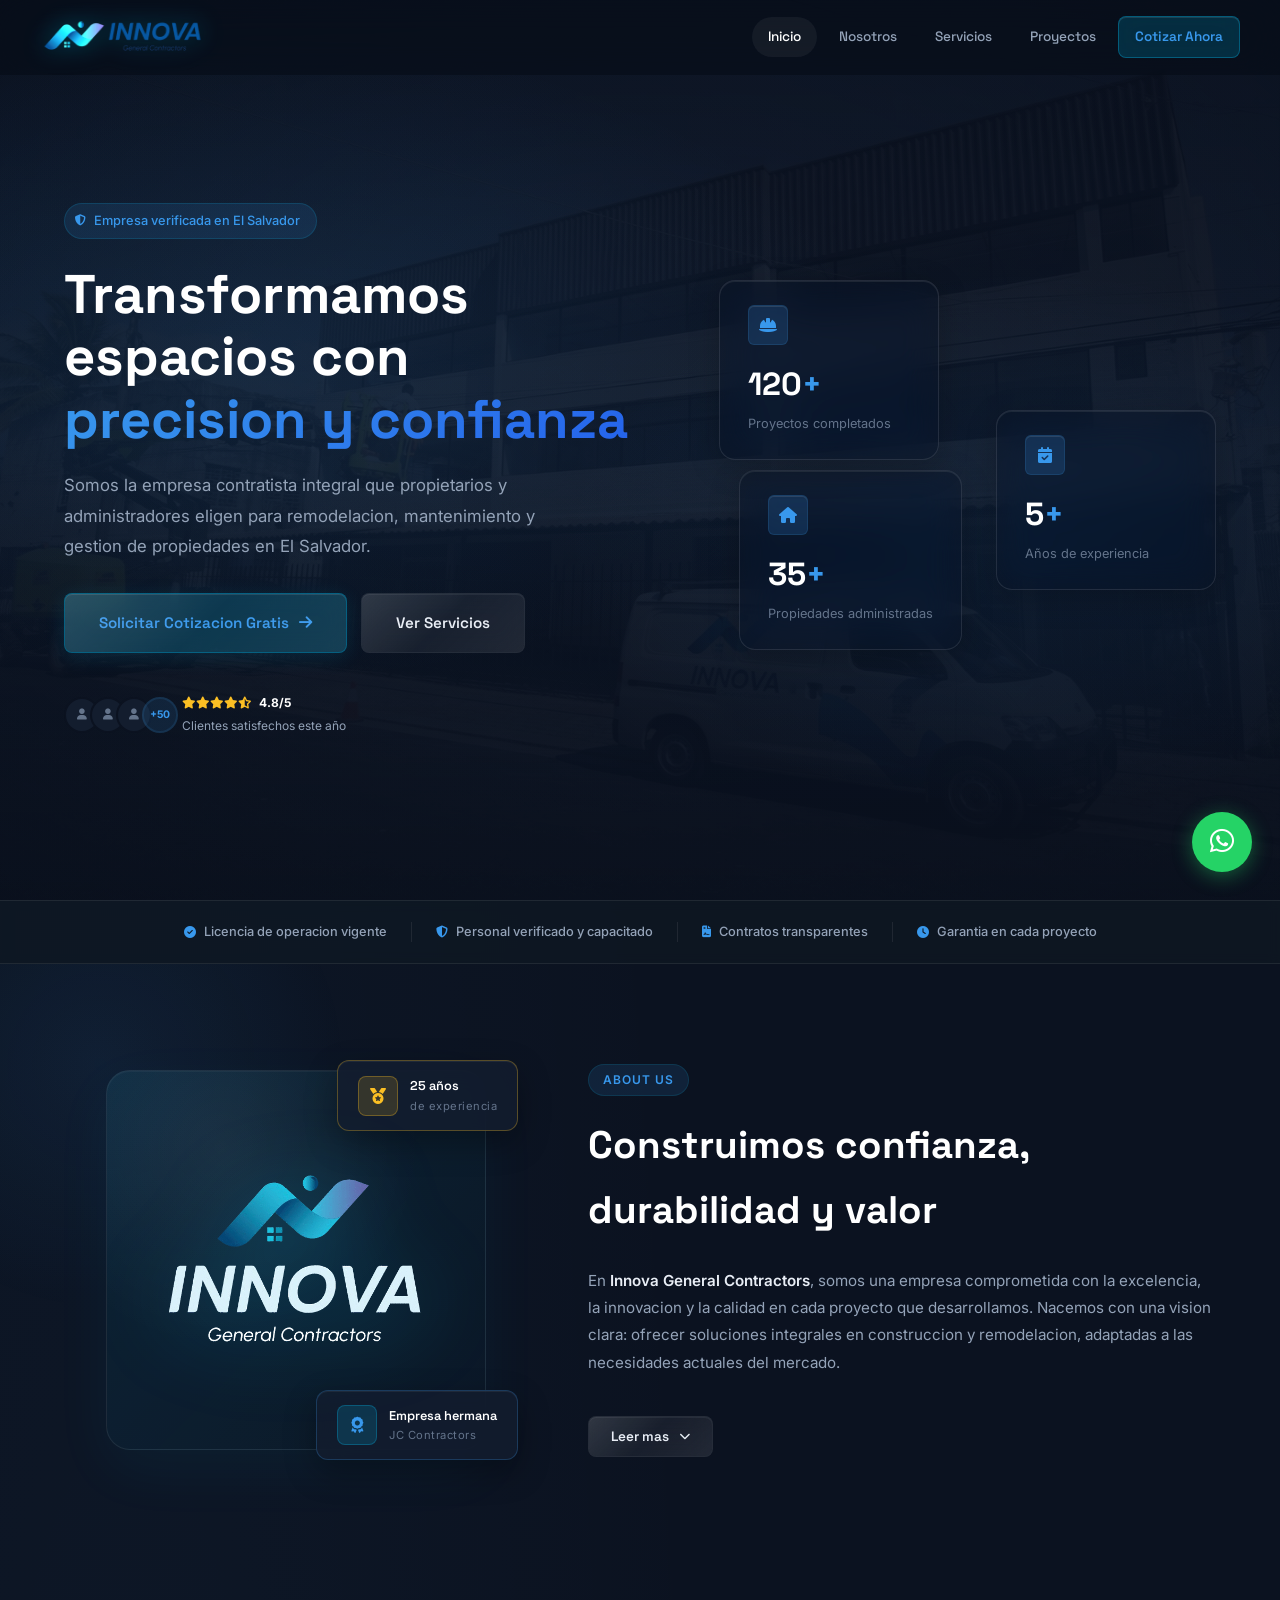
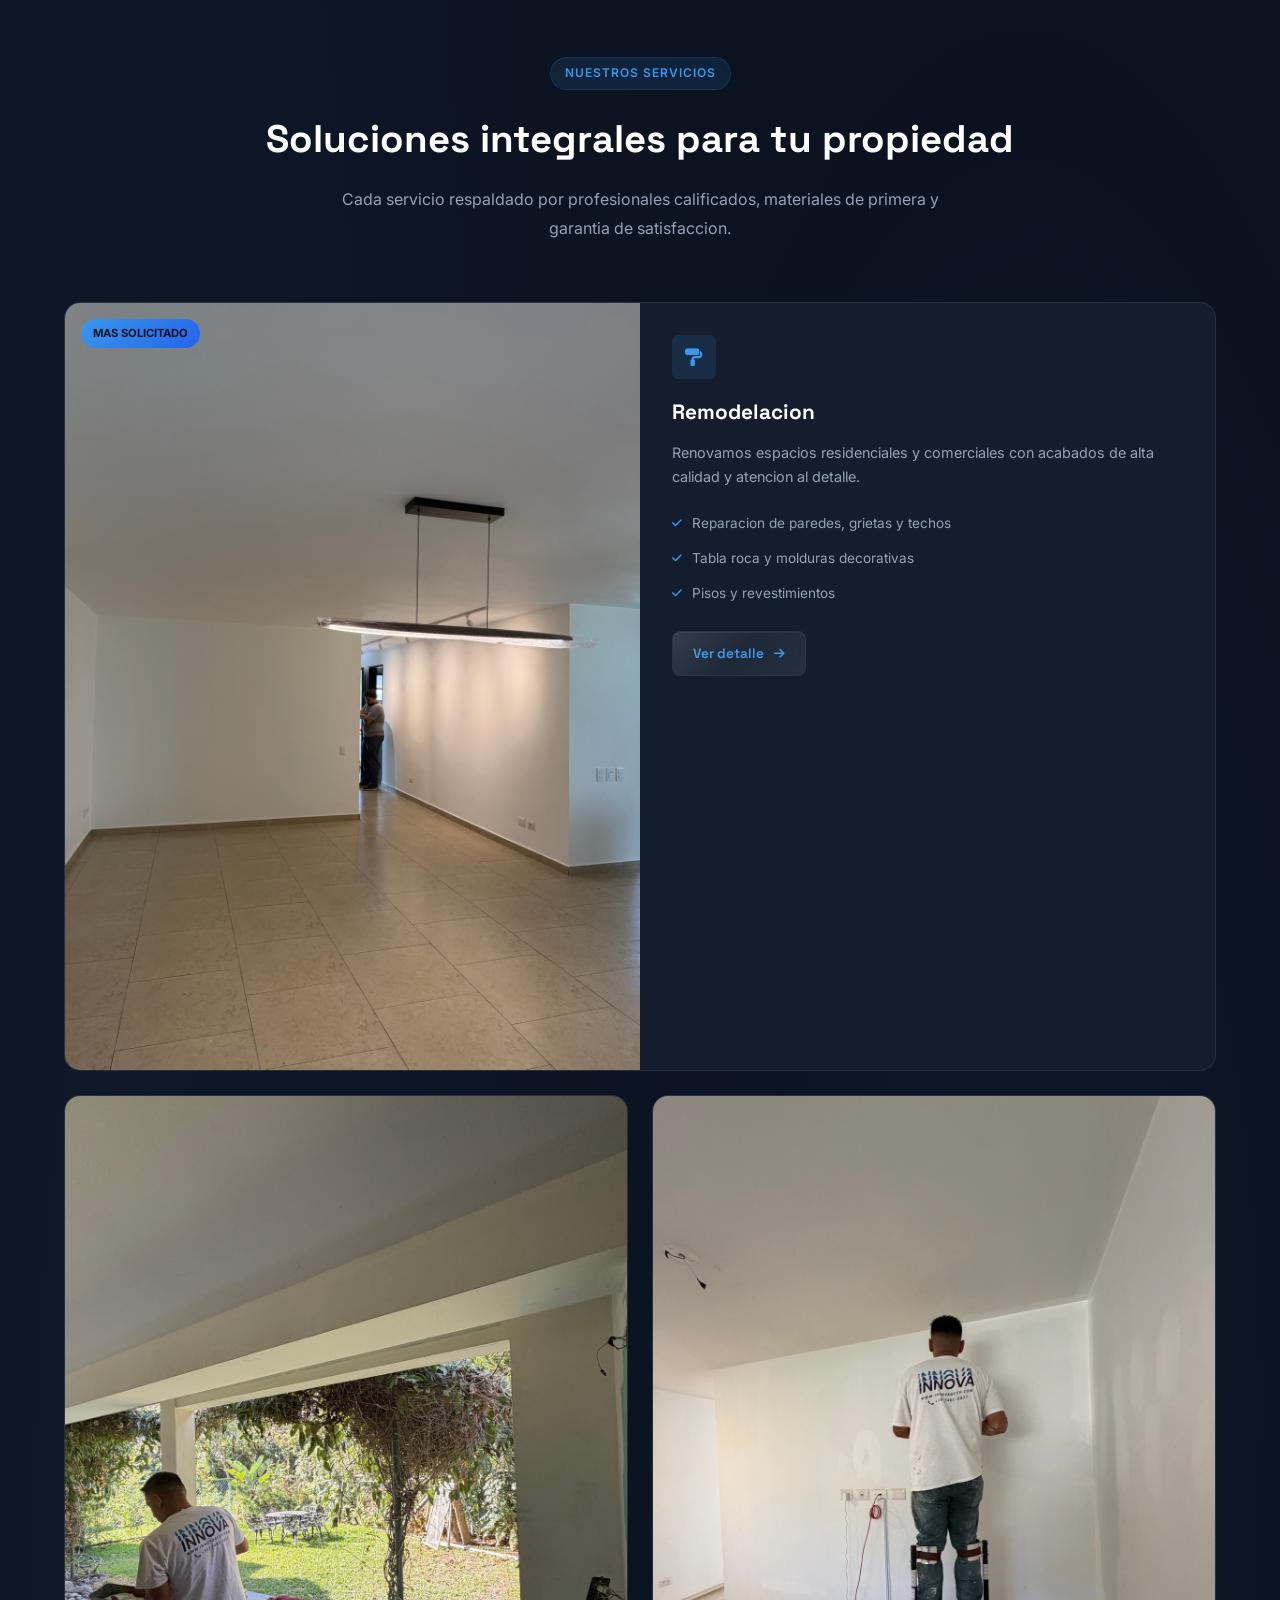
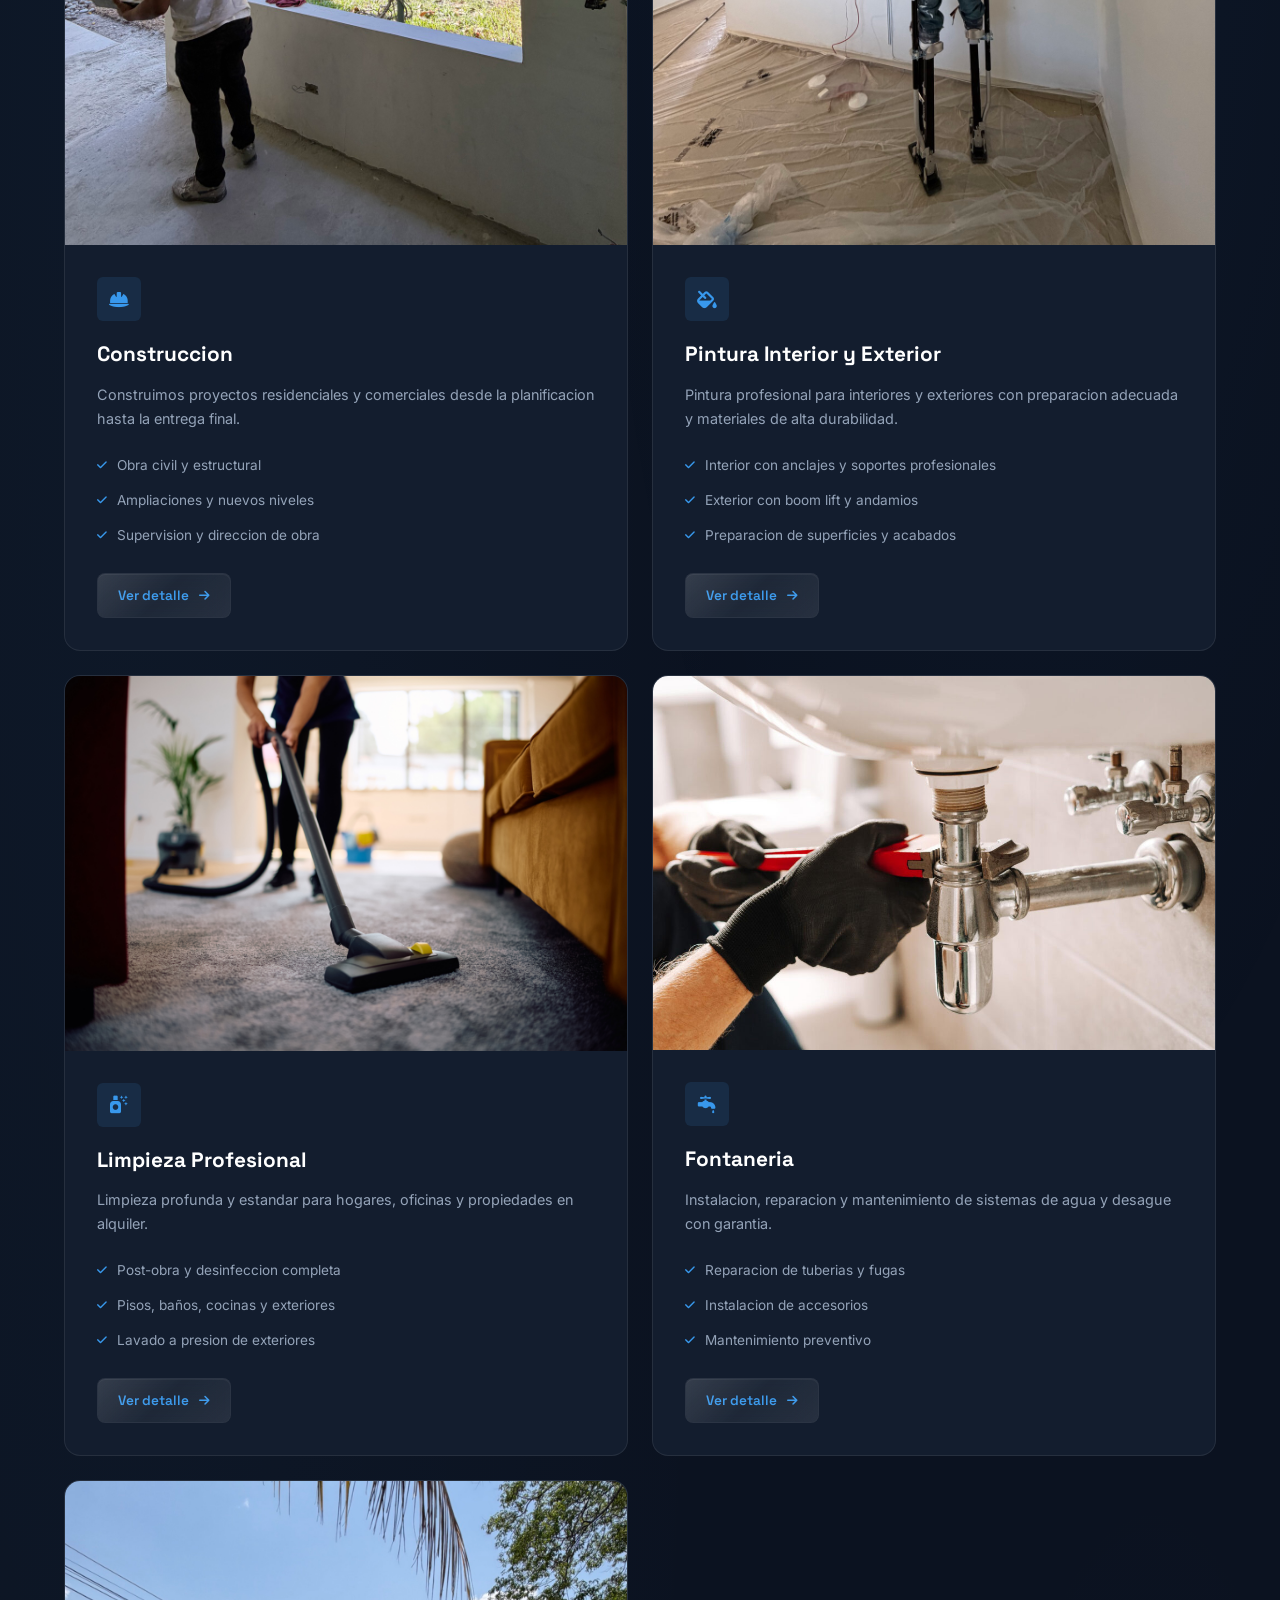
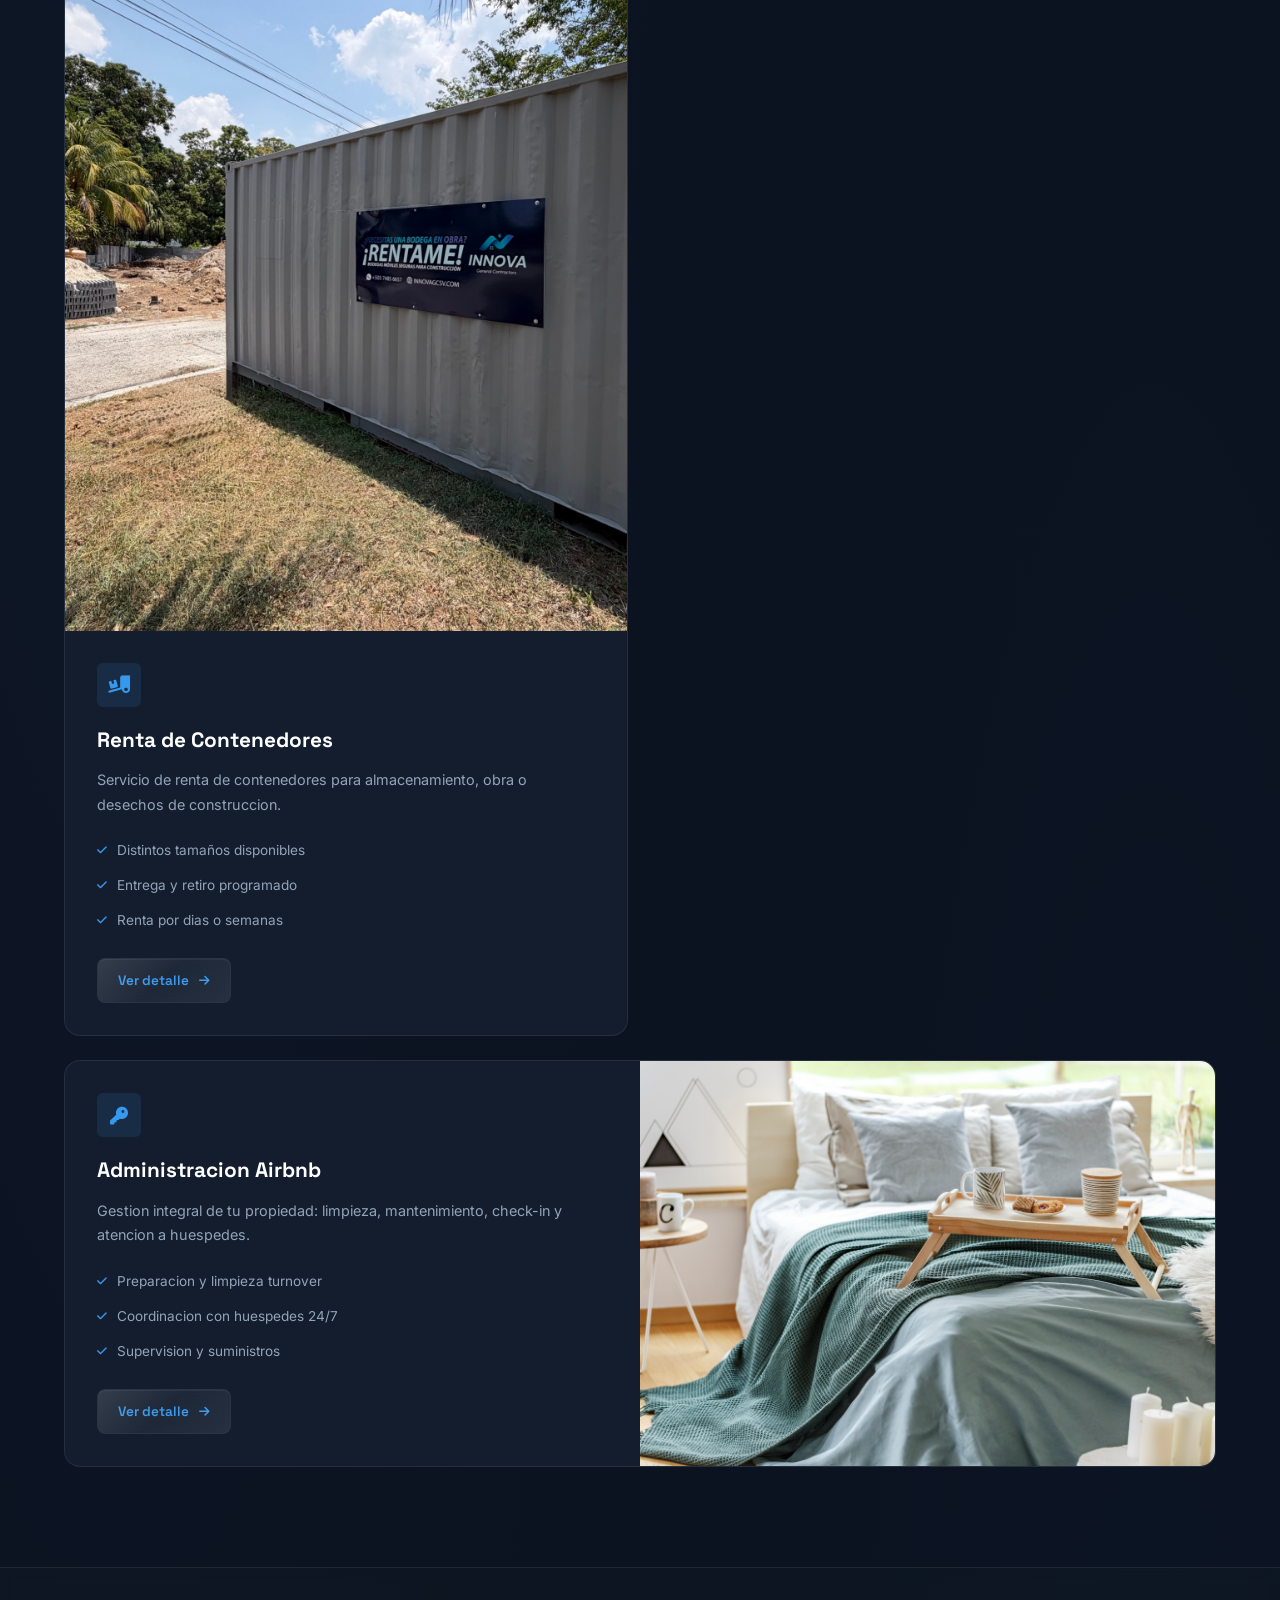
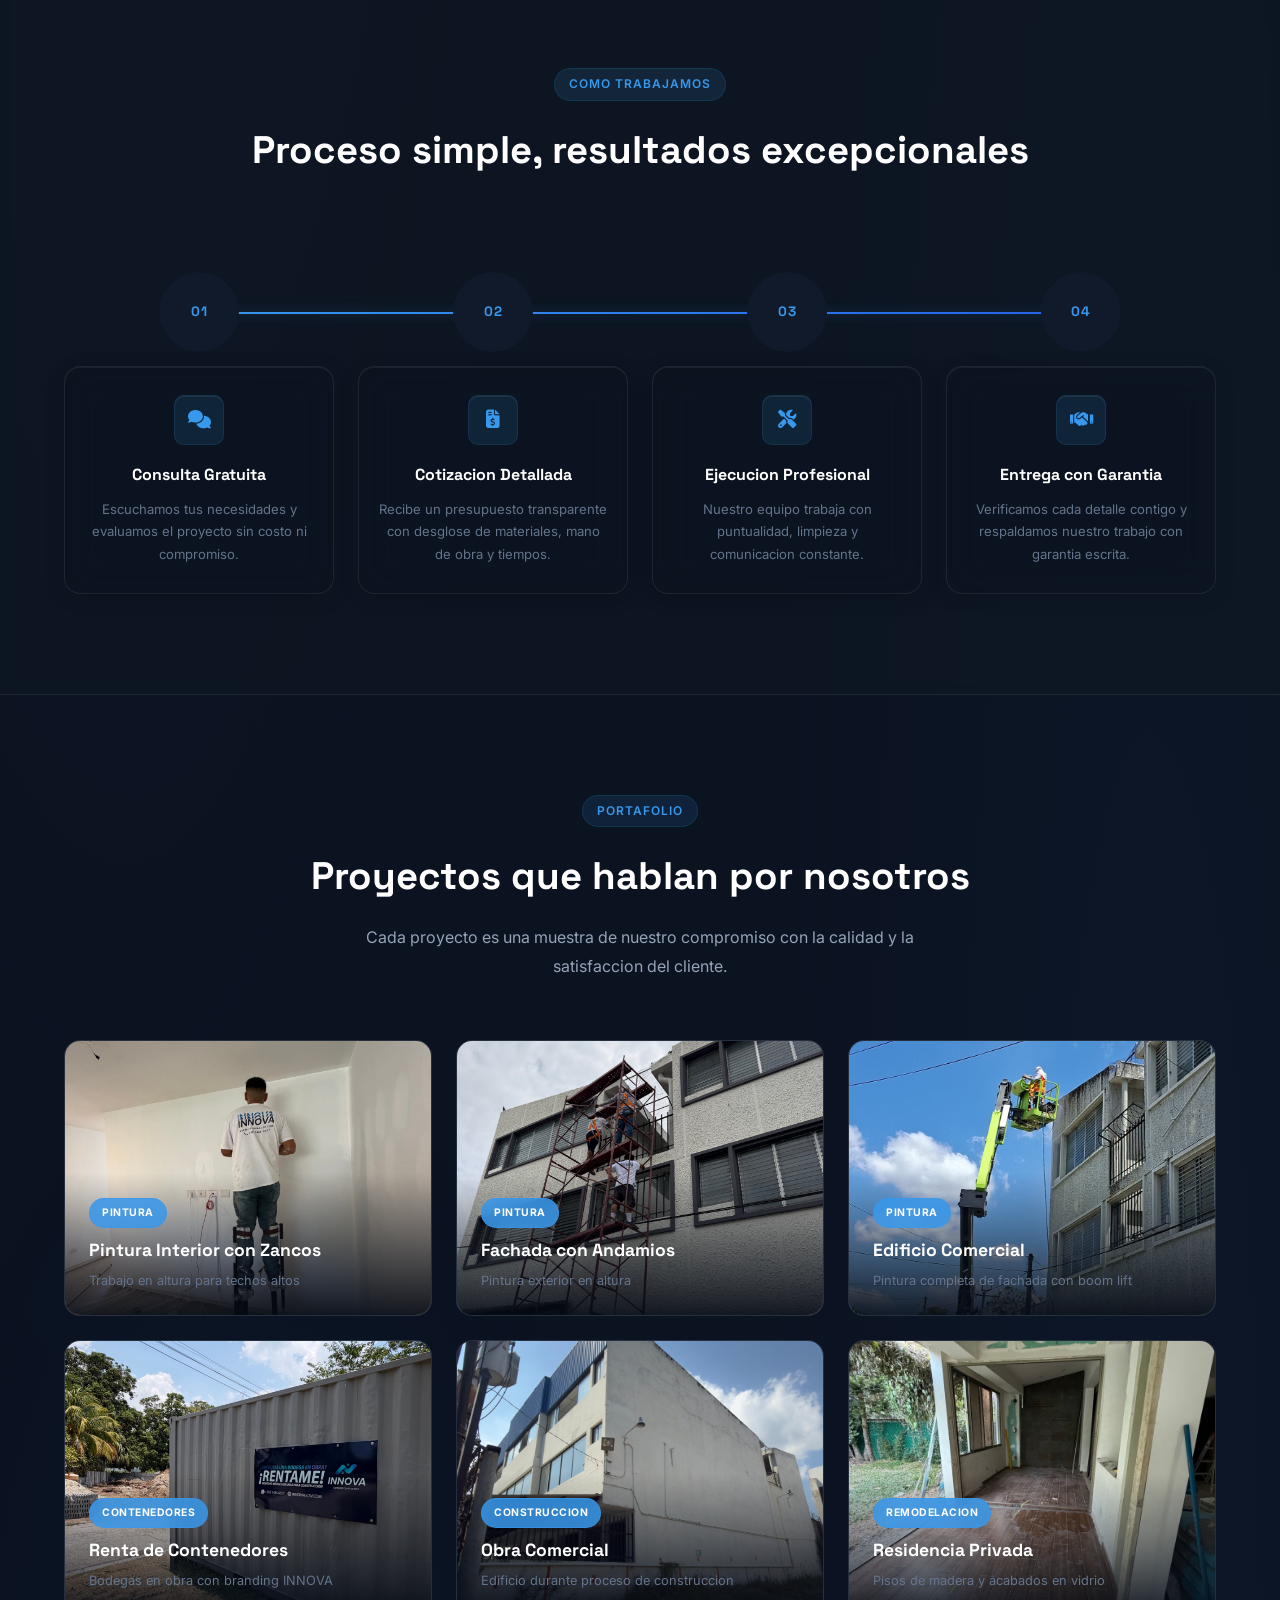
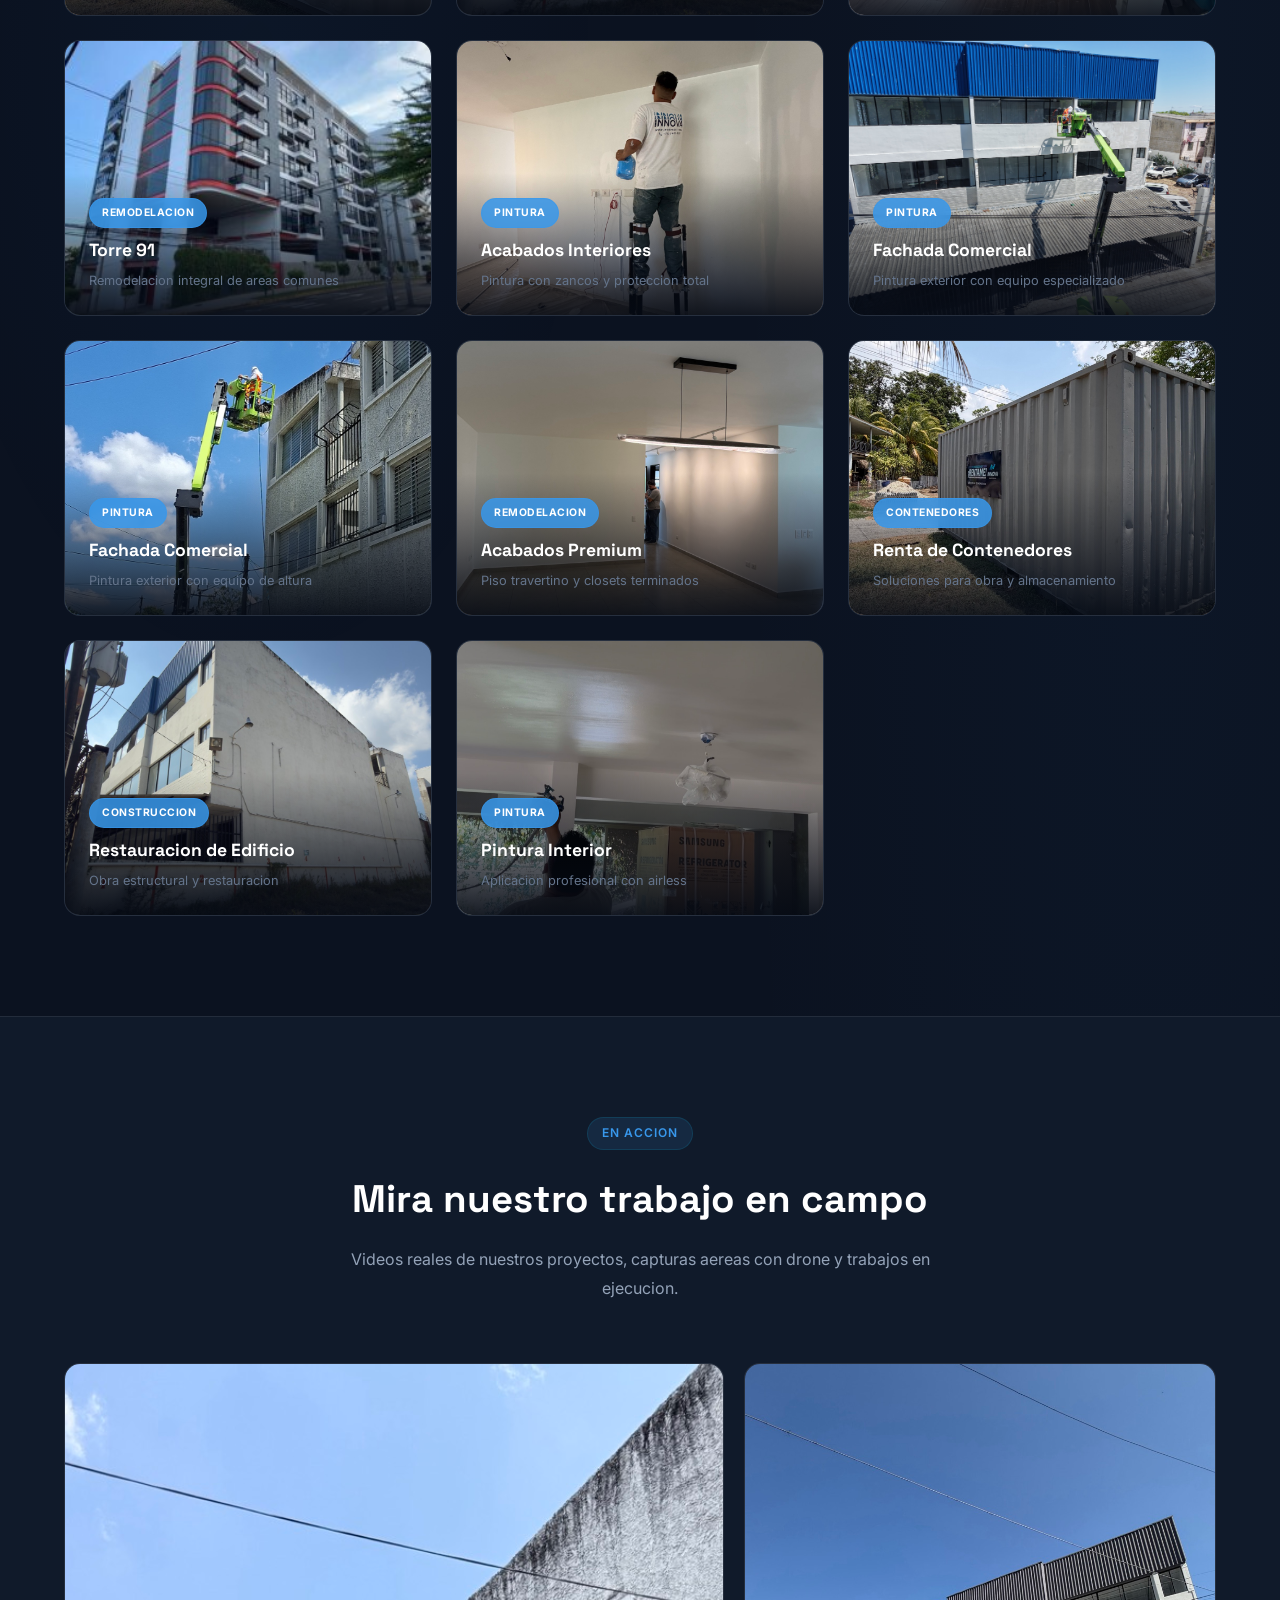
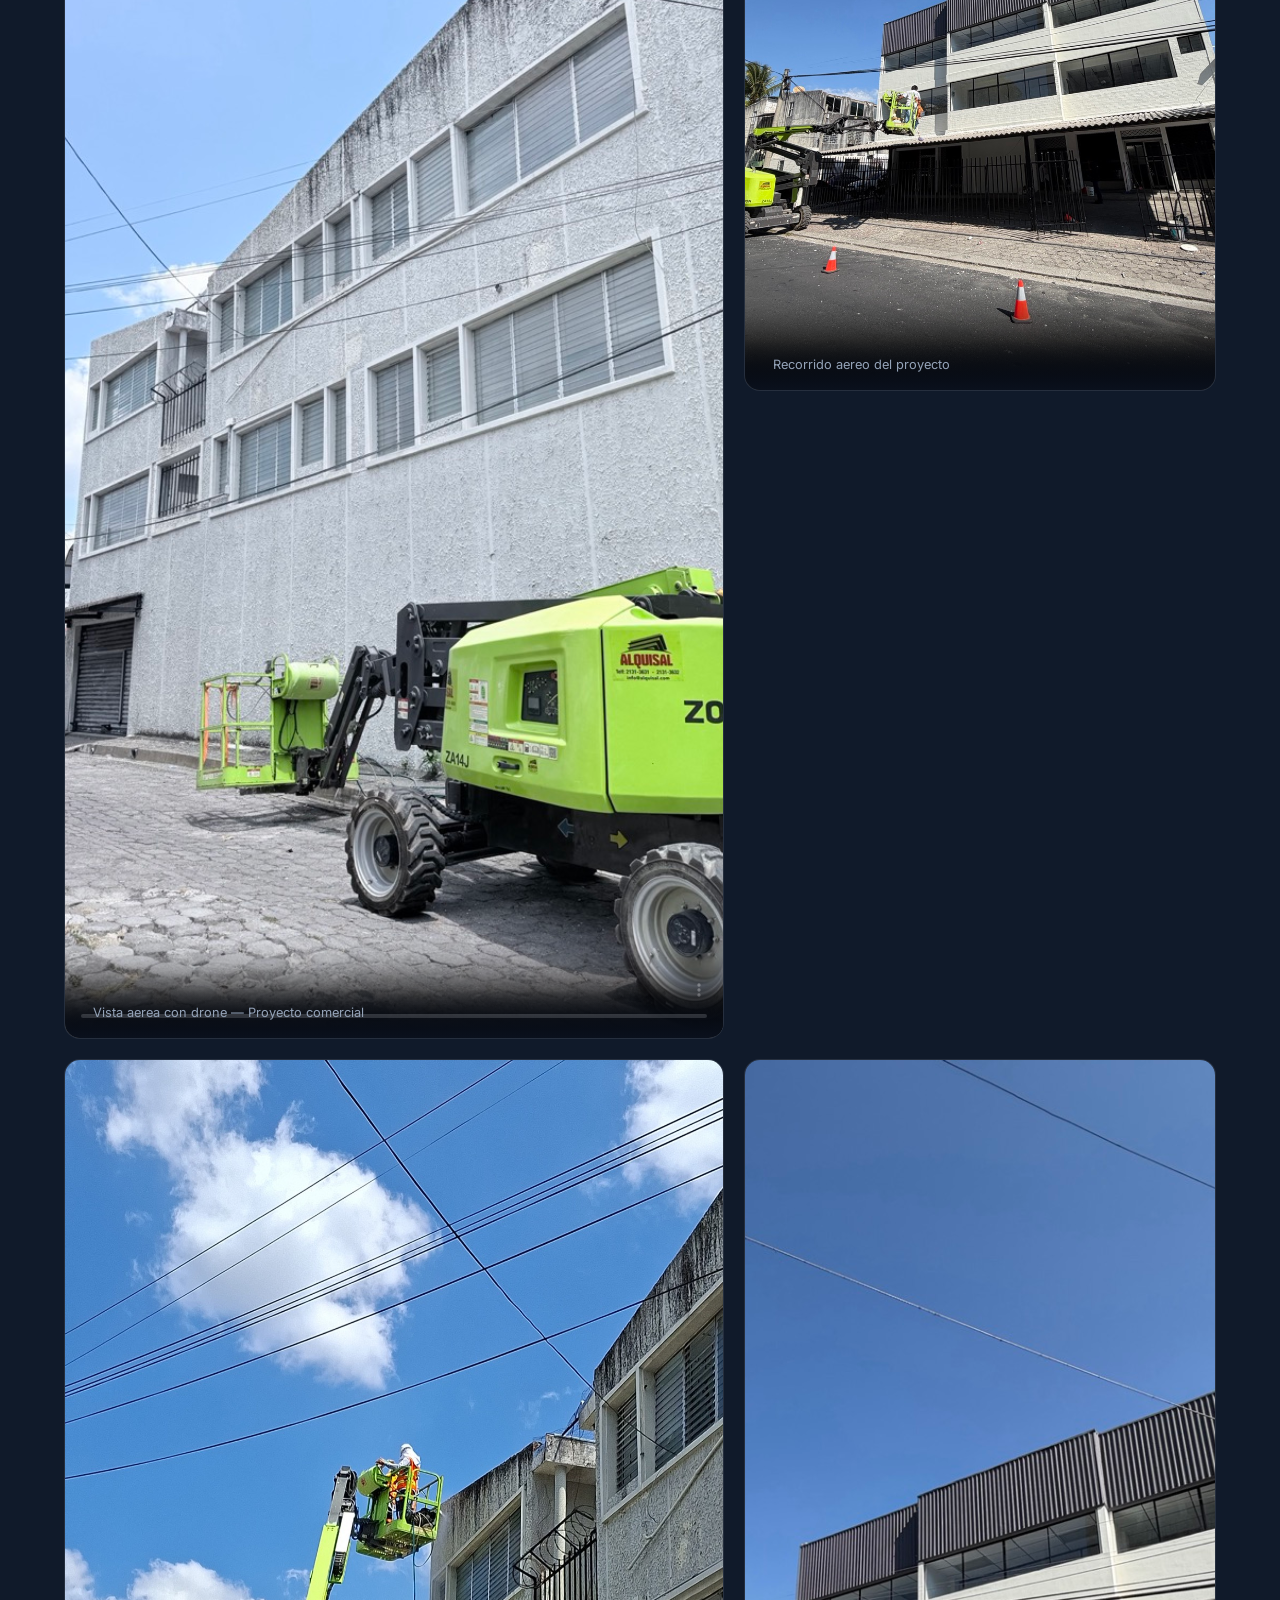
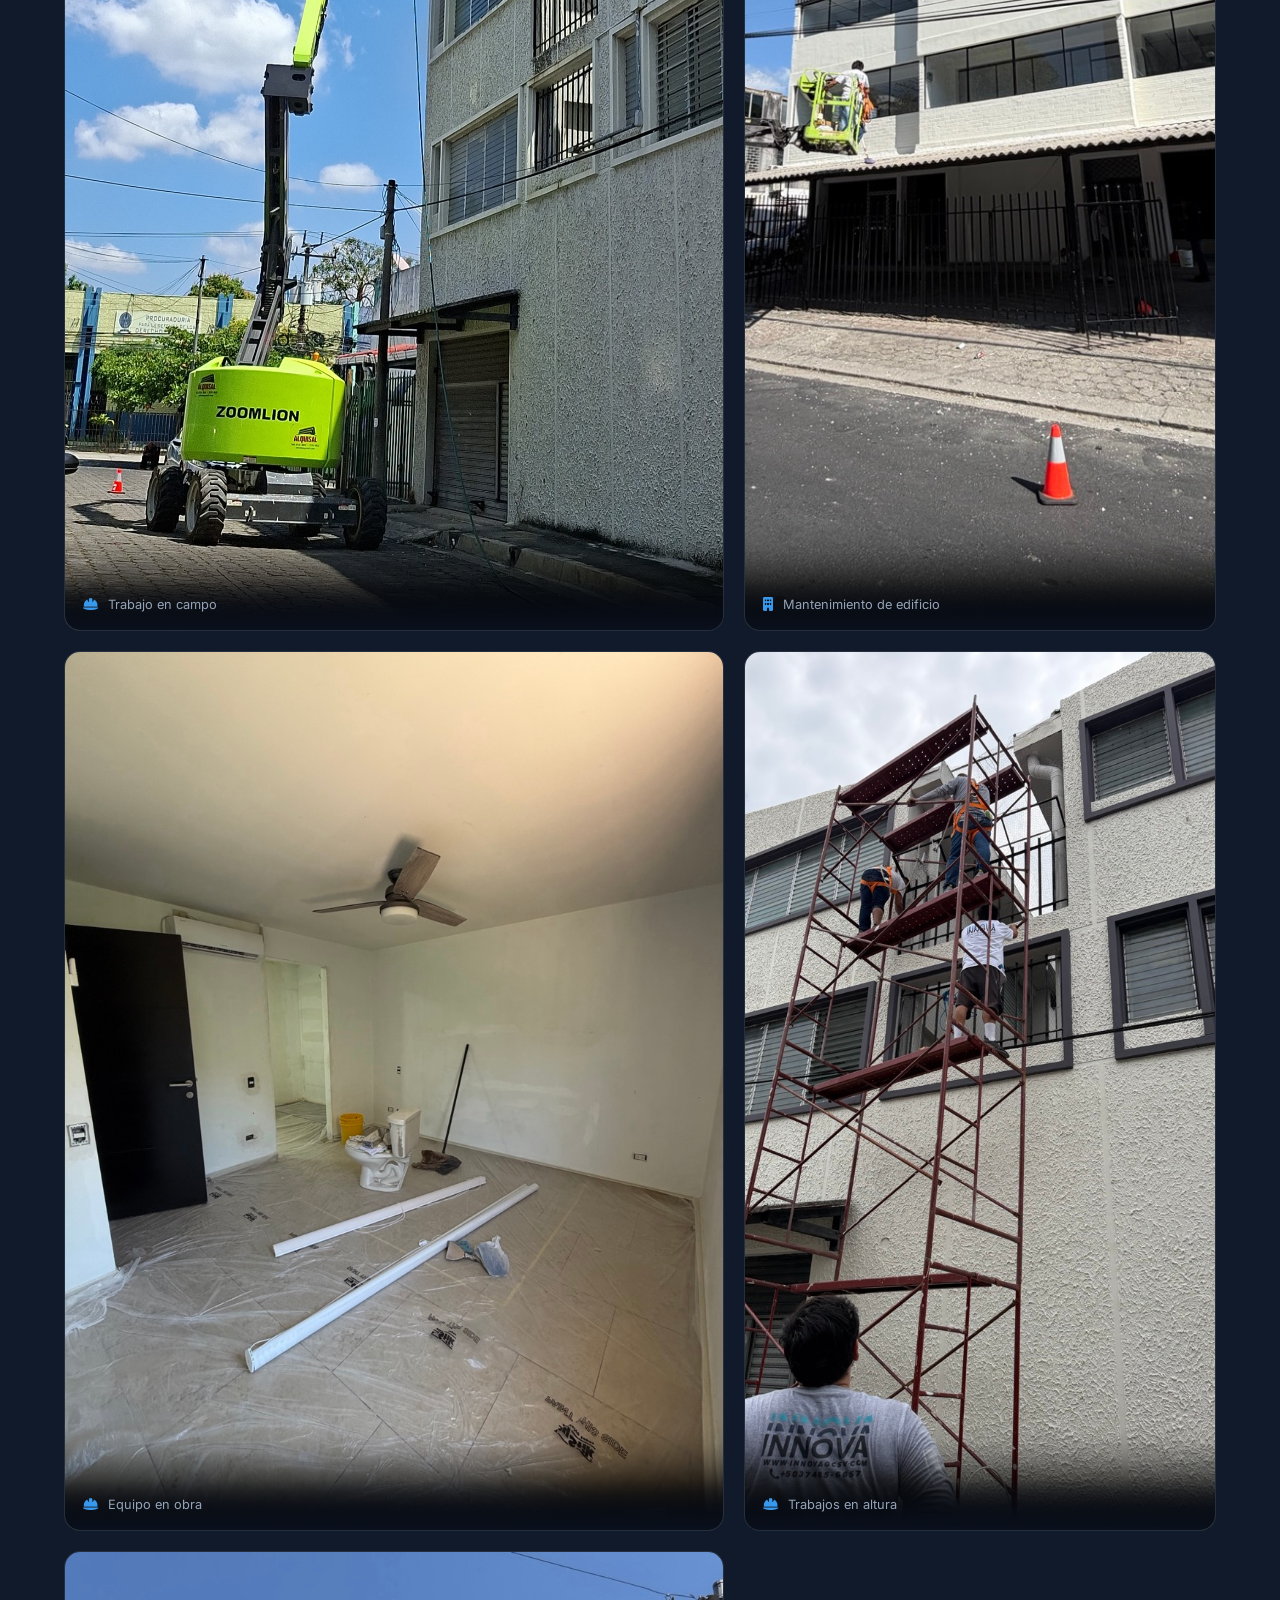
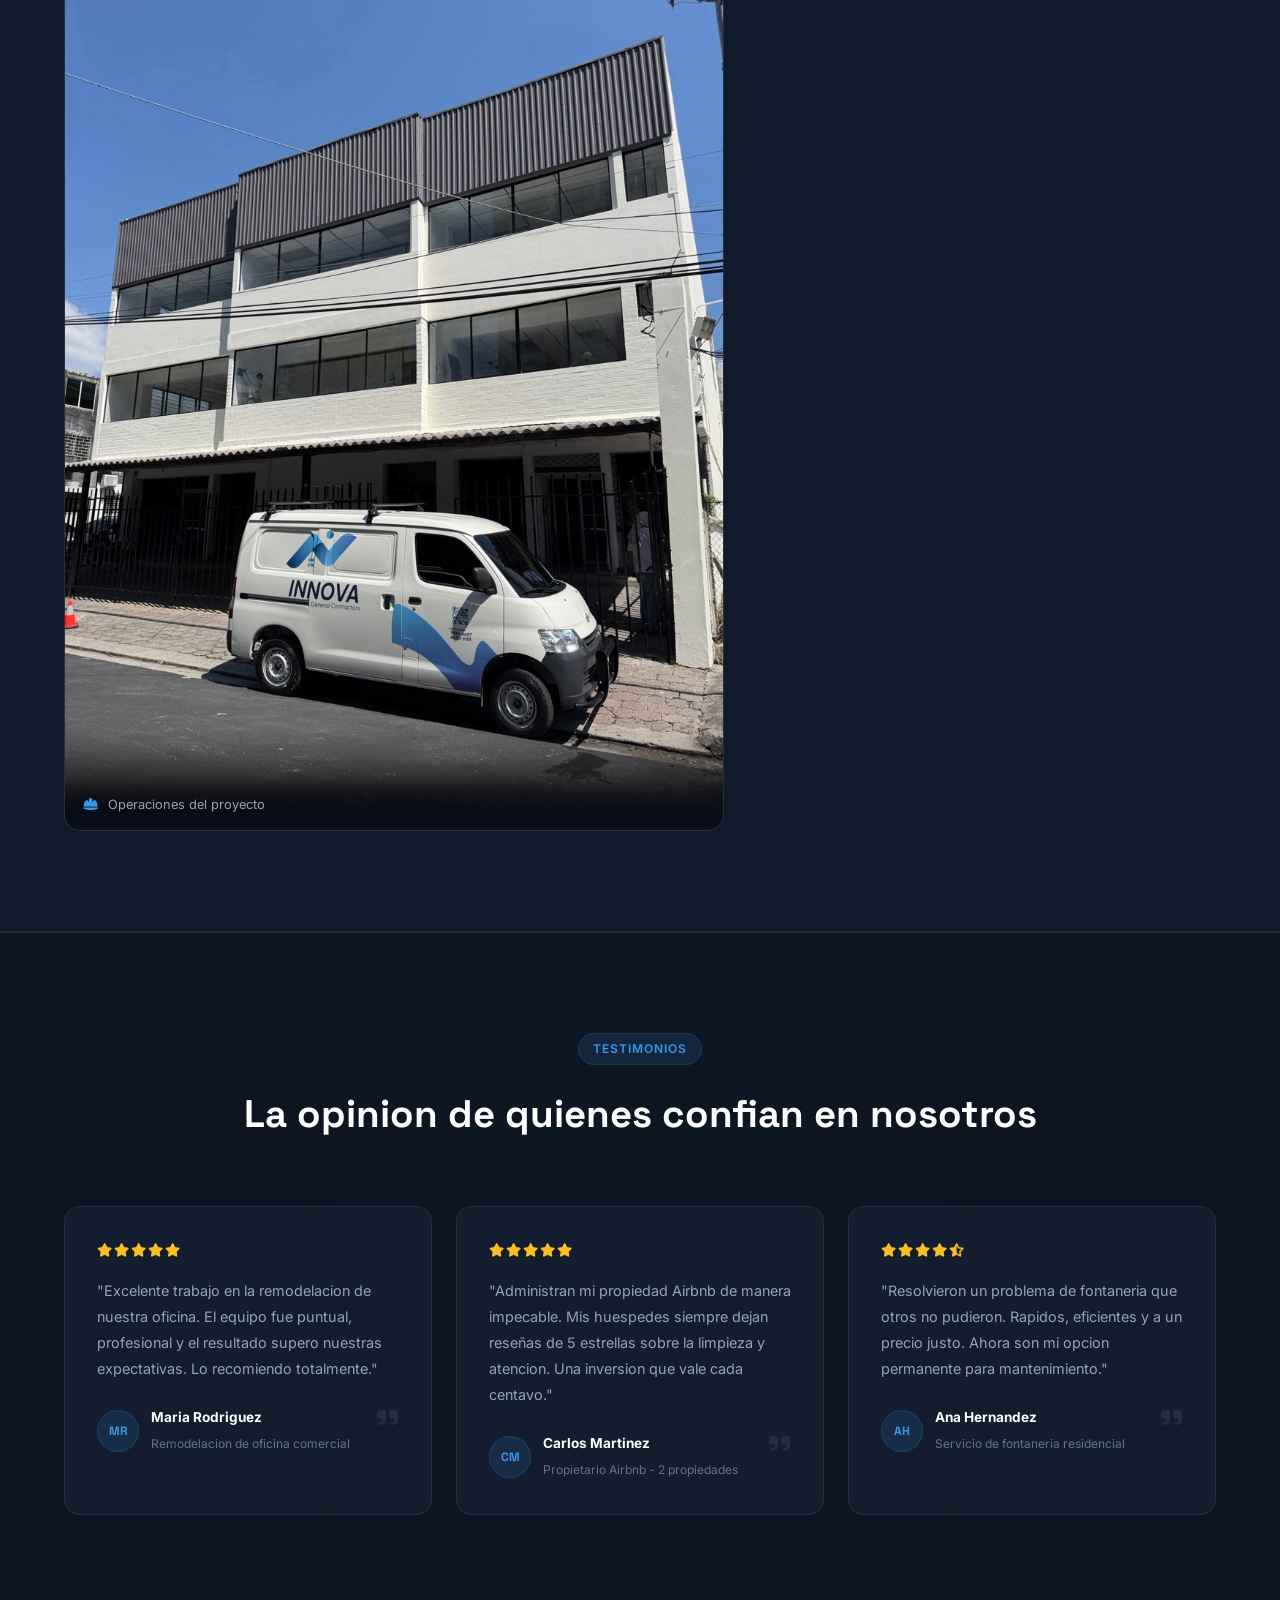
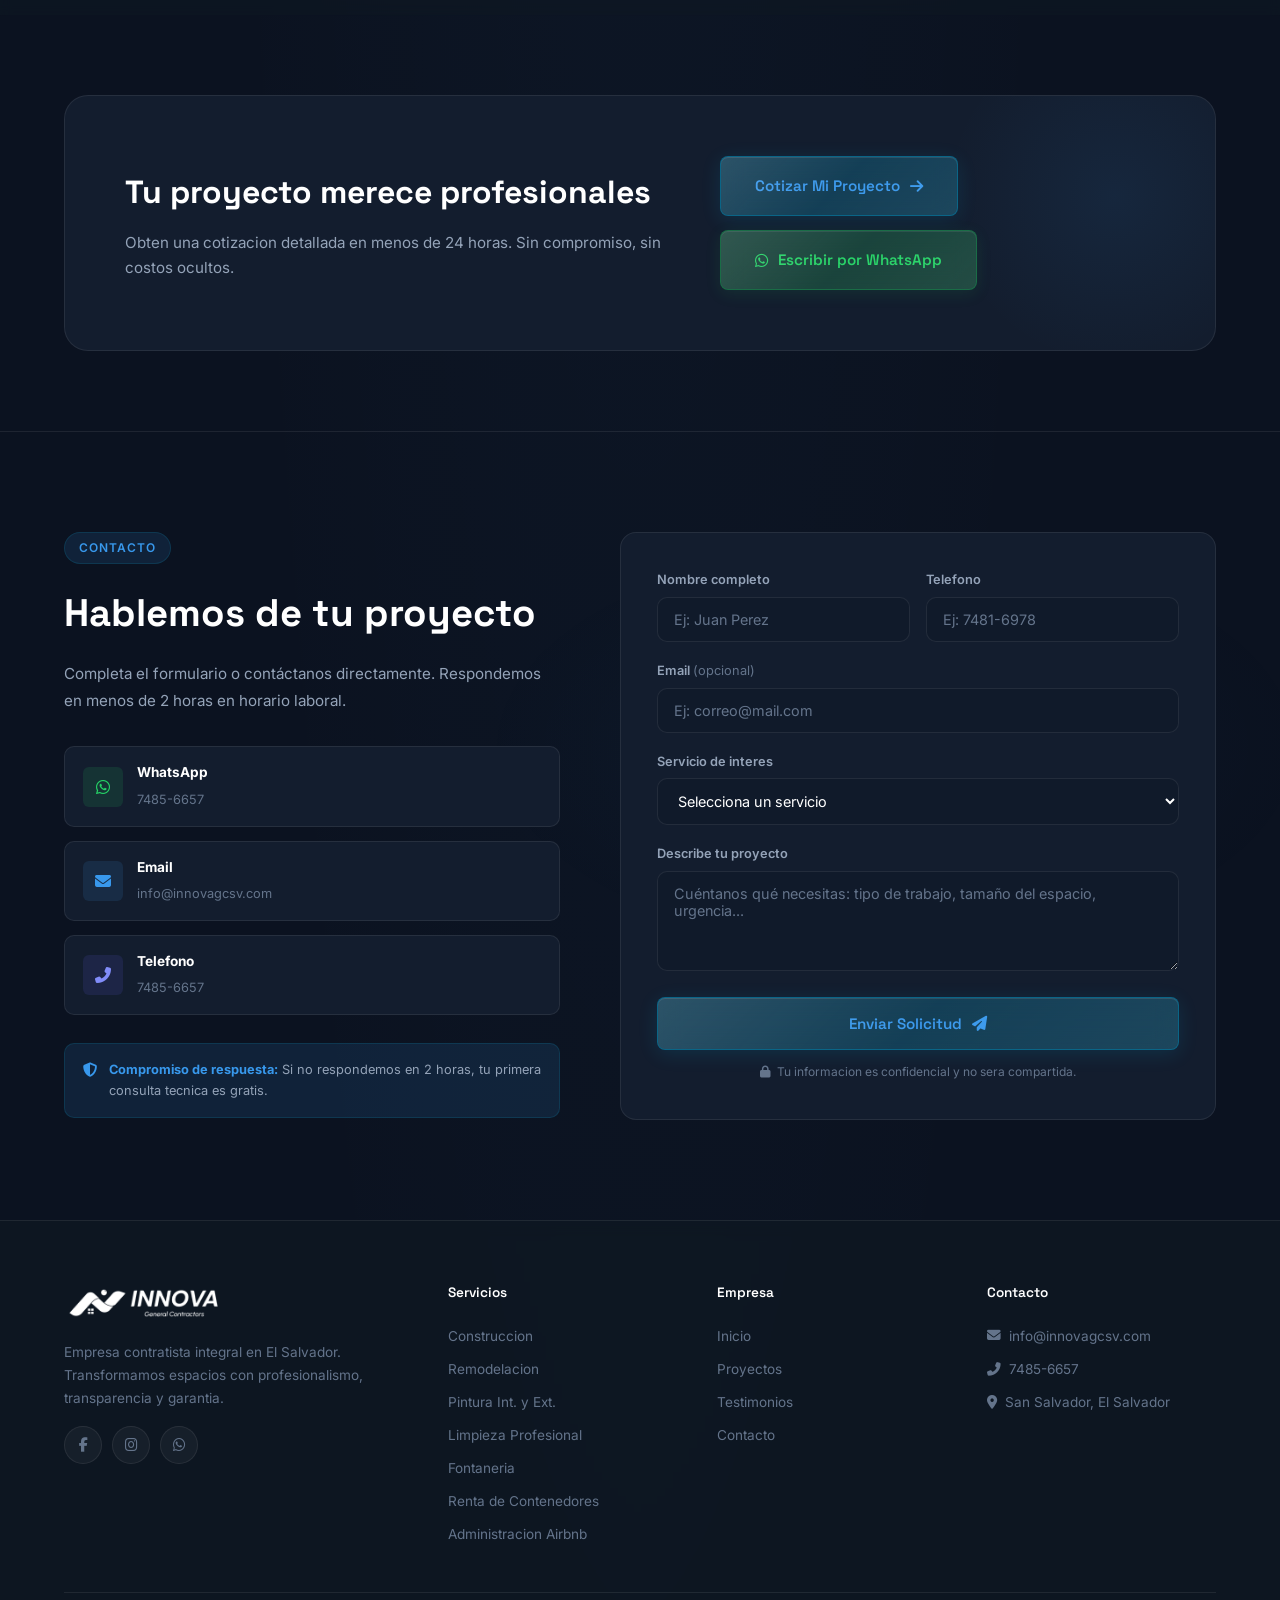
==== commit 76a2251c: "refactor: limpiar headers de servicios, foto stock y FAQ - quitar texto redundante "INNOVA General C" ====
--- a/index.html
+++ b/index.html
@@ -203,7 +203,7 @@
                 <!-- Remodelacion (Featured) -->
                 <div class="service-card service-featured" data-animate="fade-up">
                     <div class="service-card-img">
-                        <img src="images/remodelacion/remodelacion-1.jpg" alt="Remodelacion profesional" loading="lazy">
+                        <img src="images/remodelacion/remodelacion-6.jpg" alt="Remodelacion profesional" loading="lazy">
                         <div class="service-card-badge">Mas solicitado</div>
                     </div>
                     <div class="service-card-body">
@@ -522,6 +522,24 @@
                     </div>
                 </div>
                 <div class="video-card" data-animate="fade-up" data-delay="100">
+                    <video controls preload="metadata" poster="images/proyectos-nuevos/edificio-exterior-1.jpg">
+                        <source src="images/videos/drone-aereo-2.mp4" type="video/mp4">
+                    </video>
+                    <div class="video-label">
+                        <i class="fas fa-drone"></i>
+                        <span>Recorrido aereo del proyecto</span>
+                    </div>
+                </div>
+                <div class="video-card" data-animate="fade-up" data-delay="200">
+                    <video controls preload="metadata" poster="images/proyectos-nuevos/edificio-grua.jpg">
+                        <source src="images/videos/drone-aereo-1.mp4" type="video/mp4">
+                    </video>
+                    <div class="video-label">
+                        <i class="fas fa-drone"></i>
+                        <span>Vista aerea — Detalles de obra</span>
+                    </div>
+                </div>
+                <div class="video-card" data-animate="fade-up" data-delay="100">
                     <video controls preload="metadata" poster="images/proyectos-nuevos/boom-lift.jpg">
                         <source src="images/videos/proyecto-obra-1.mp4" type="video/mp4">
                     </video>
@@ -537,6 +555,33 @@
                     <div class="video-label">
                         <i class="fas fa-building"></i>
                         <span>Mantenimiento de edificio</span>
+                    </div>
+                </div>
+                <div class="video-card" data-animate="fade-up" data-delay="100">
+                    <video controls preload="metadata" poster="images/proyectos-nuevos/trabajo-pintura.jpg">
+                        <source src="images/videos/trabajo-campo-1.mp4" type="video/mp4">
+                    </video>
+                    <div class="video-label">
+                        <i class="fas fa-hard-hat"></i>
+                        <span>Equipo en obra</span>
+                    </div>
+                </div>
+                <div class="video-card" data-animate="fade-up" data-delay="200">
+                    <video controls preload="metadata" poster="images/proyectos-nuevos/andamios-trabajo.jpg">
+                        <source src="images/videos/trabajo-campo-2.mp4" type="video/mp4">
+                    </video>
+                    <div class="video-label">
+                        <i class="fas fa-hard-hat"></i>
+                        <span>Trabajos en altura</span>
+                    </div>
+                </div>
+                <div class="video-card" data-animate="fade-up" data-delay="300">
+                    <video controls preload="metadata" poster="images/proyectos-nuevos/van-innova.jpg">
+                        <source src="images/videos/trabajo-campo-3.mp4" type="video/mp4">
+                    </video>
+                    <div class="video-label">
+                        <i class="fas fa-hard-hat"></i>
+                        <span>Operaciones del proyecto</span>
                     </div>
                 </div>
             </div>
